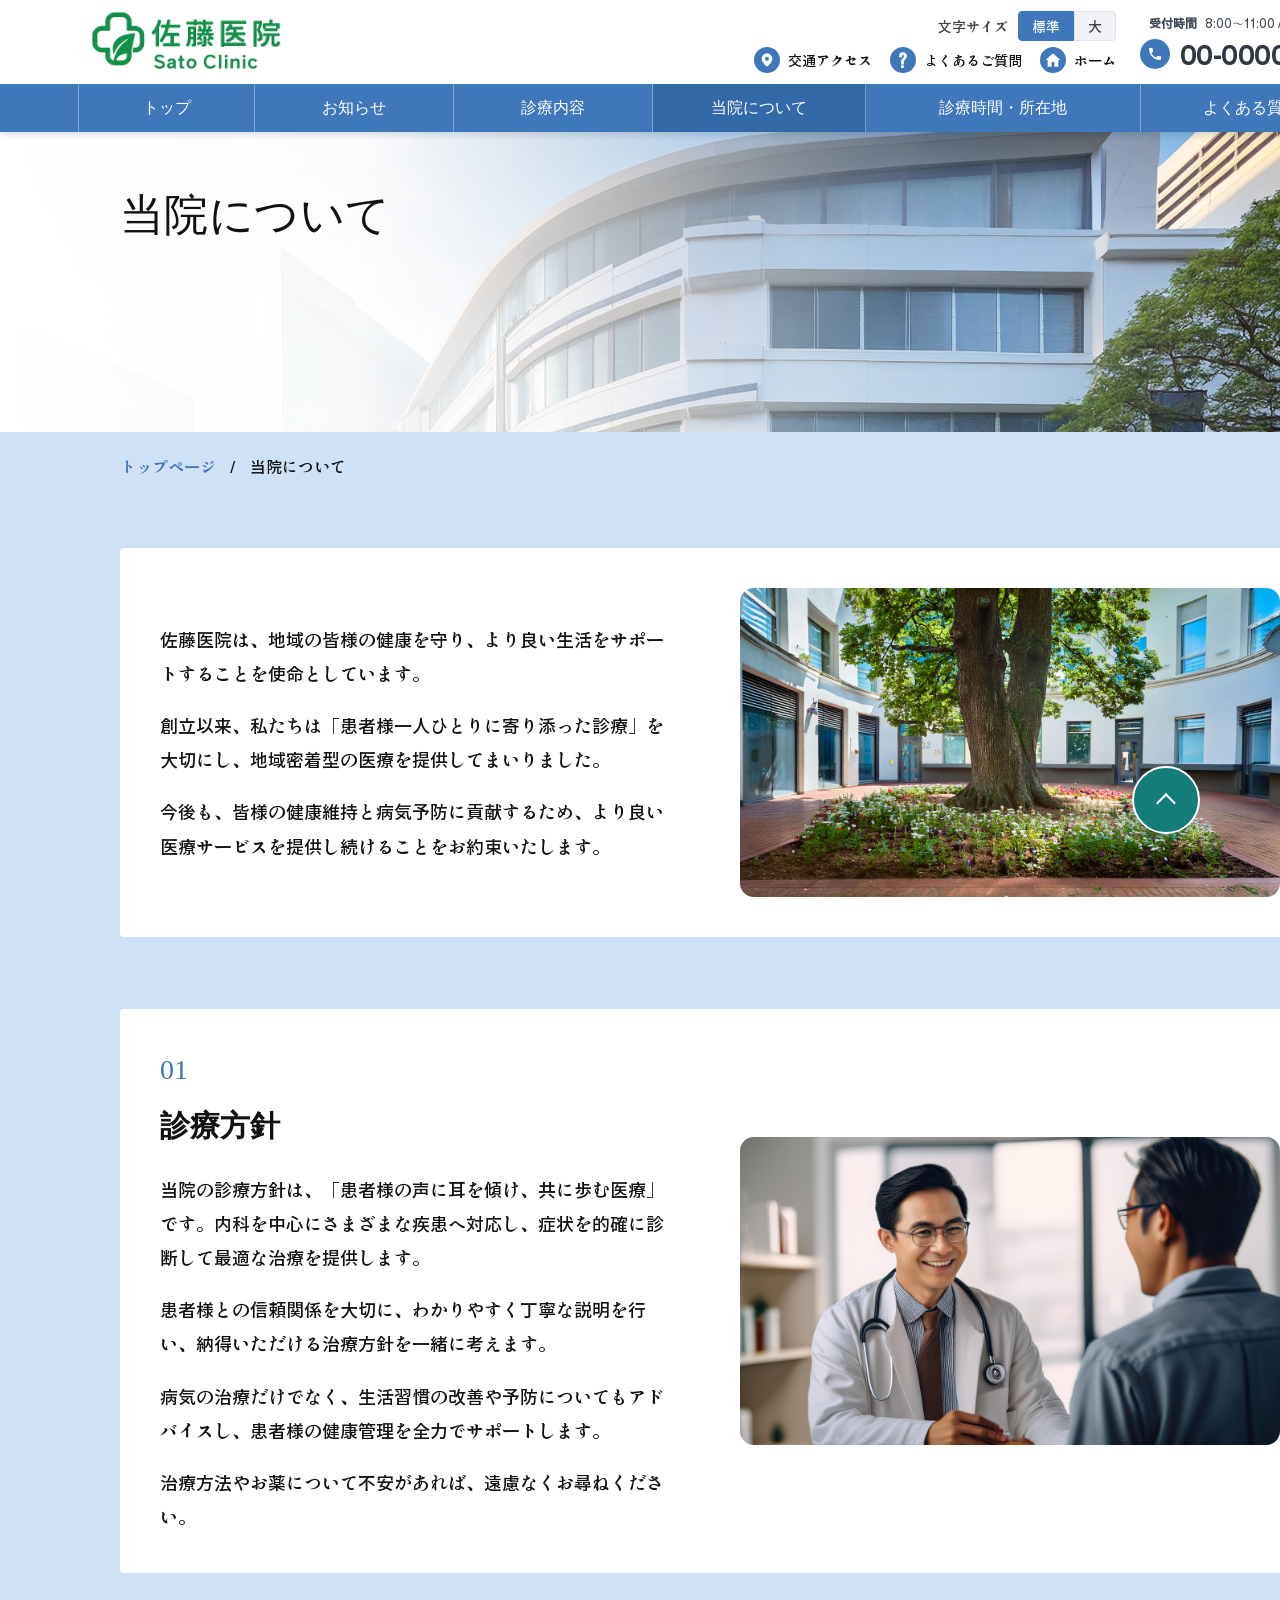
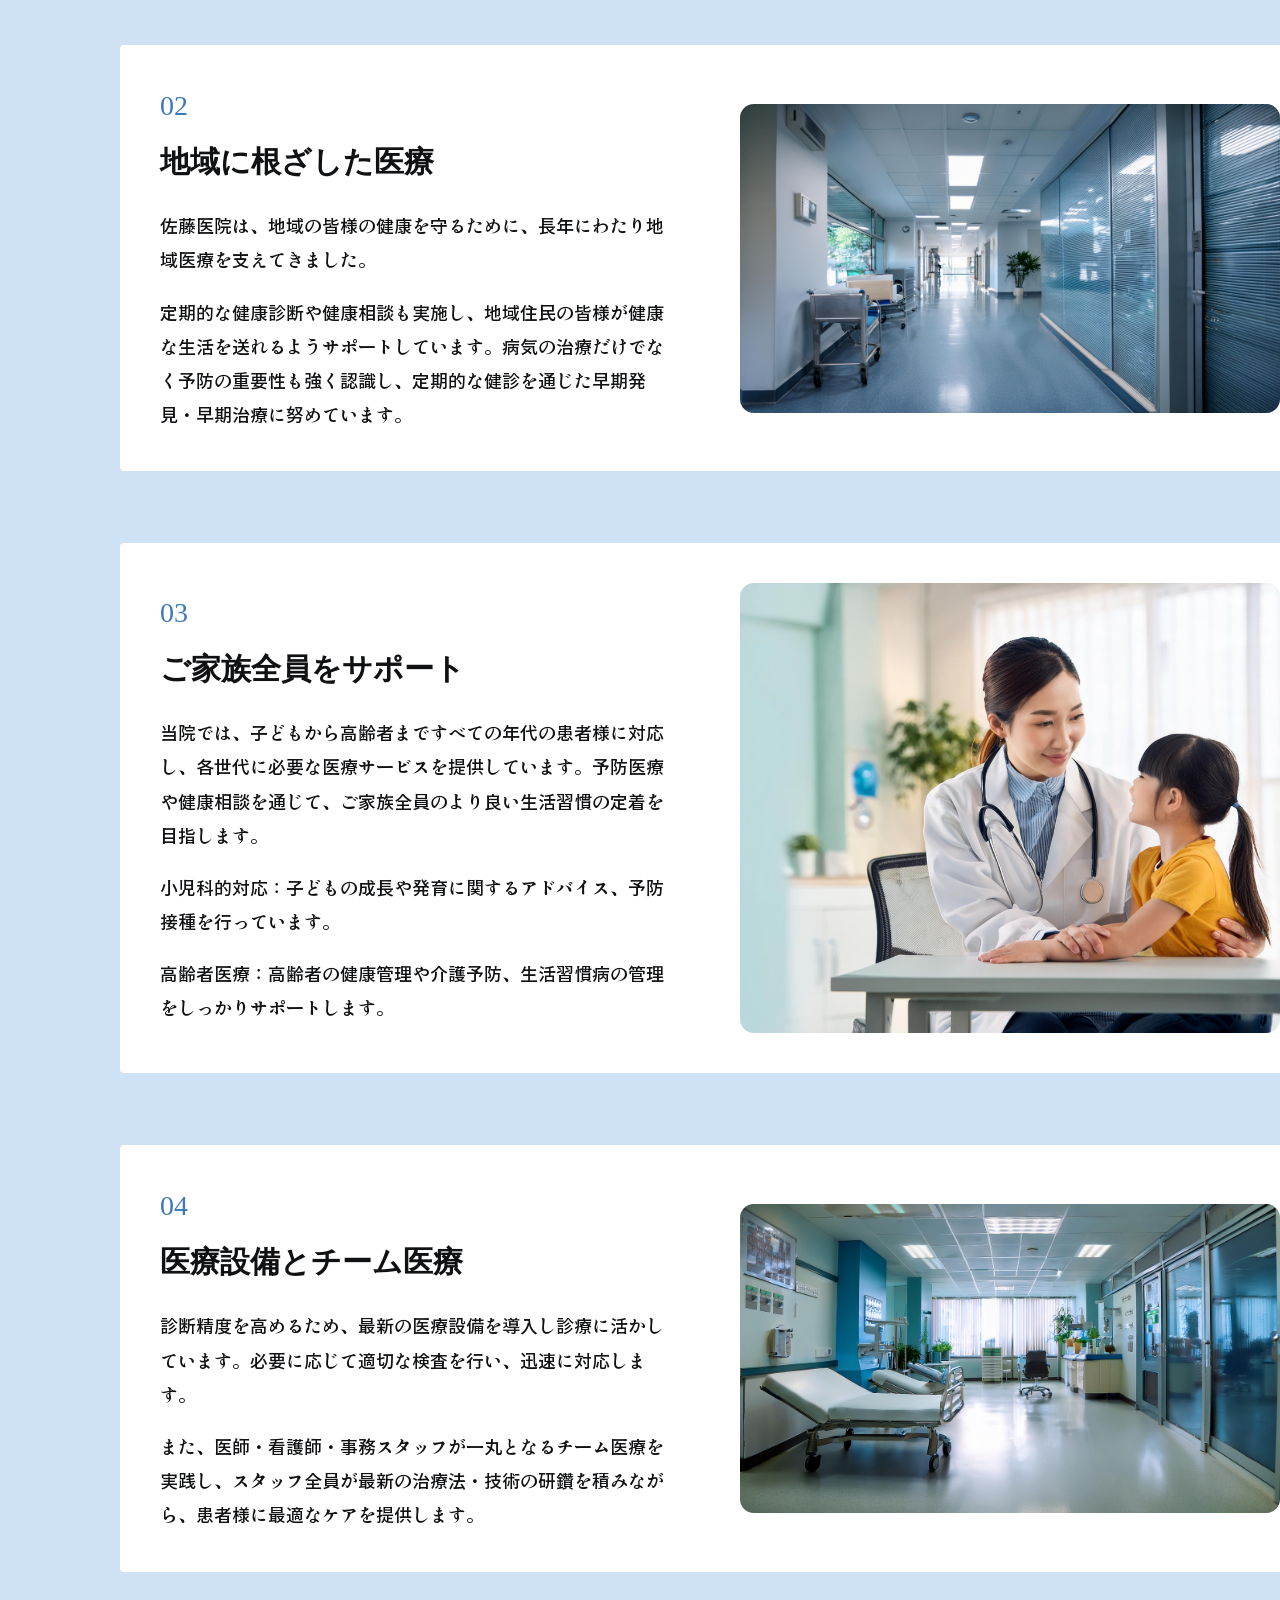
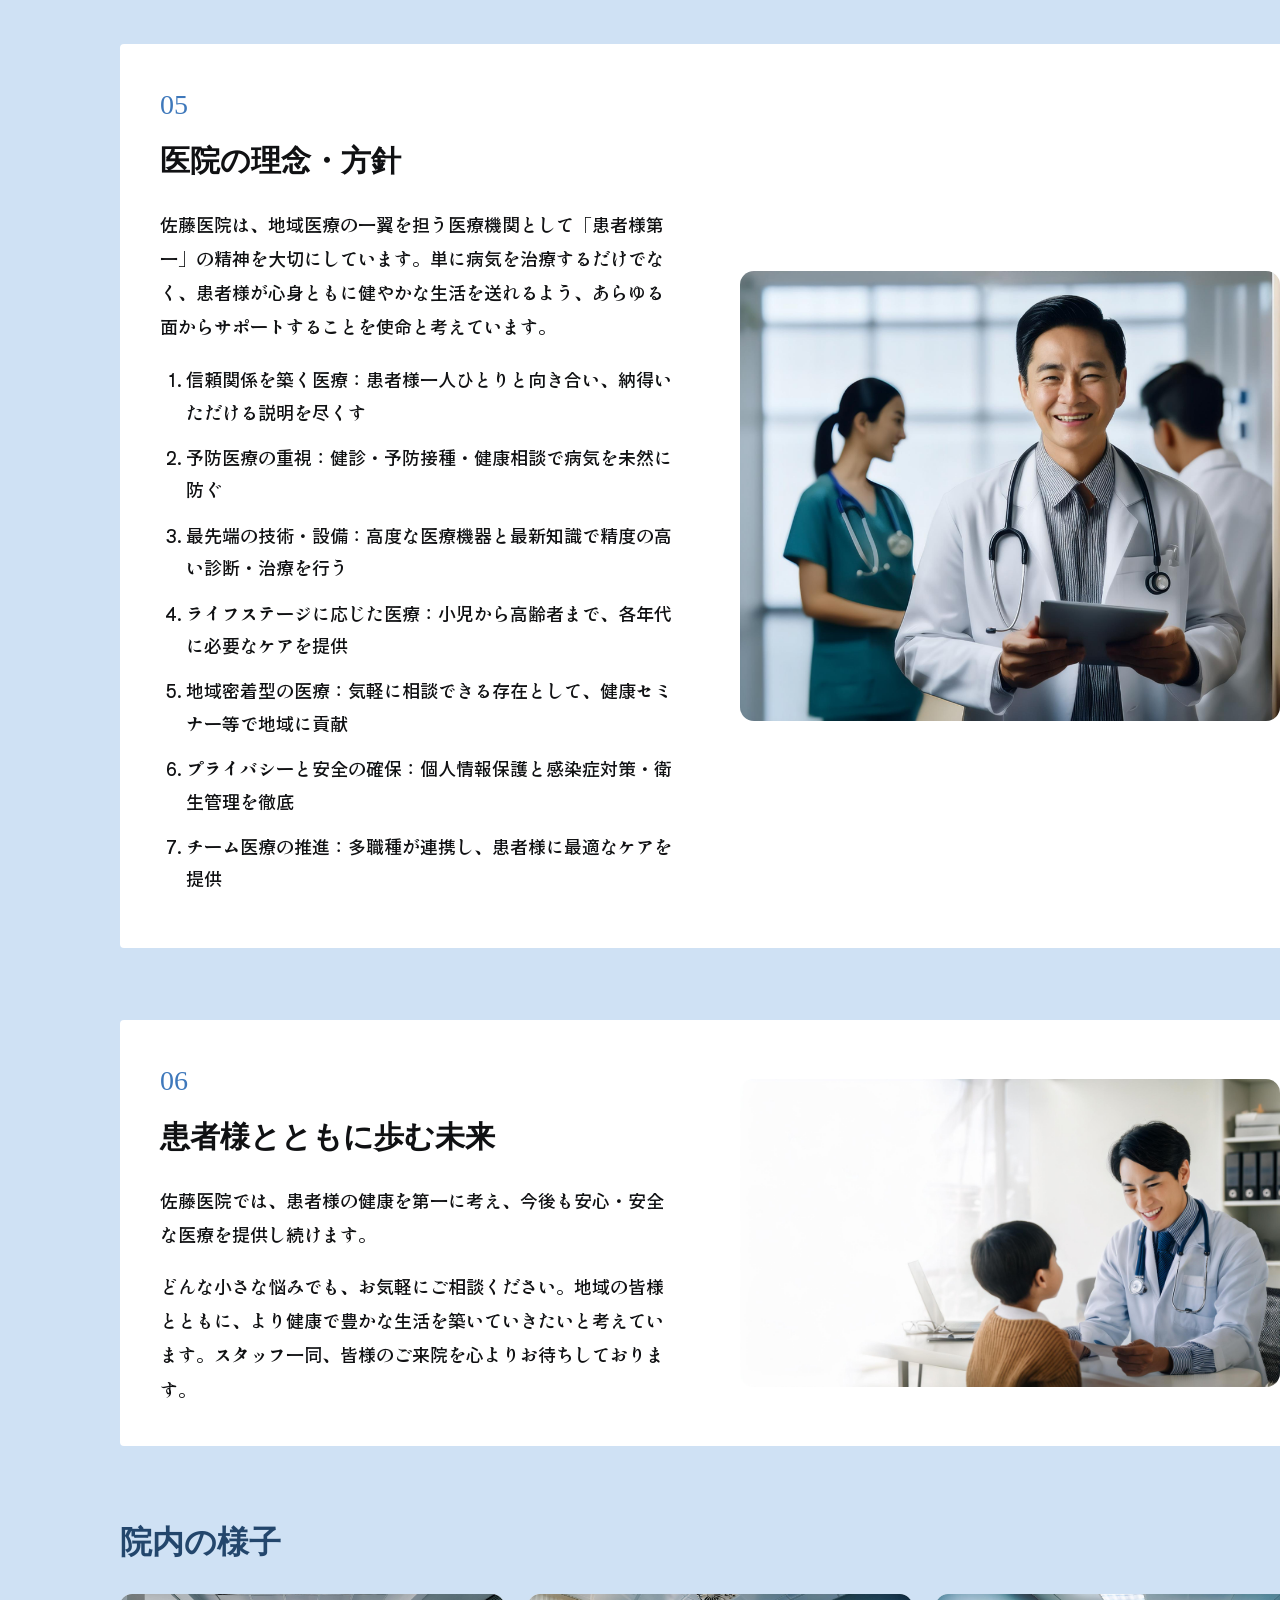
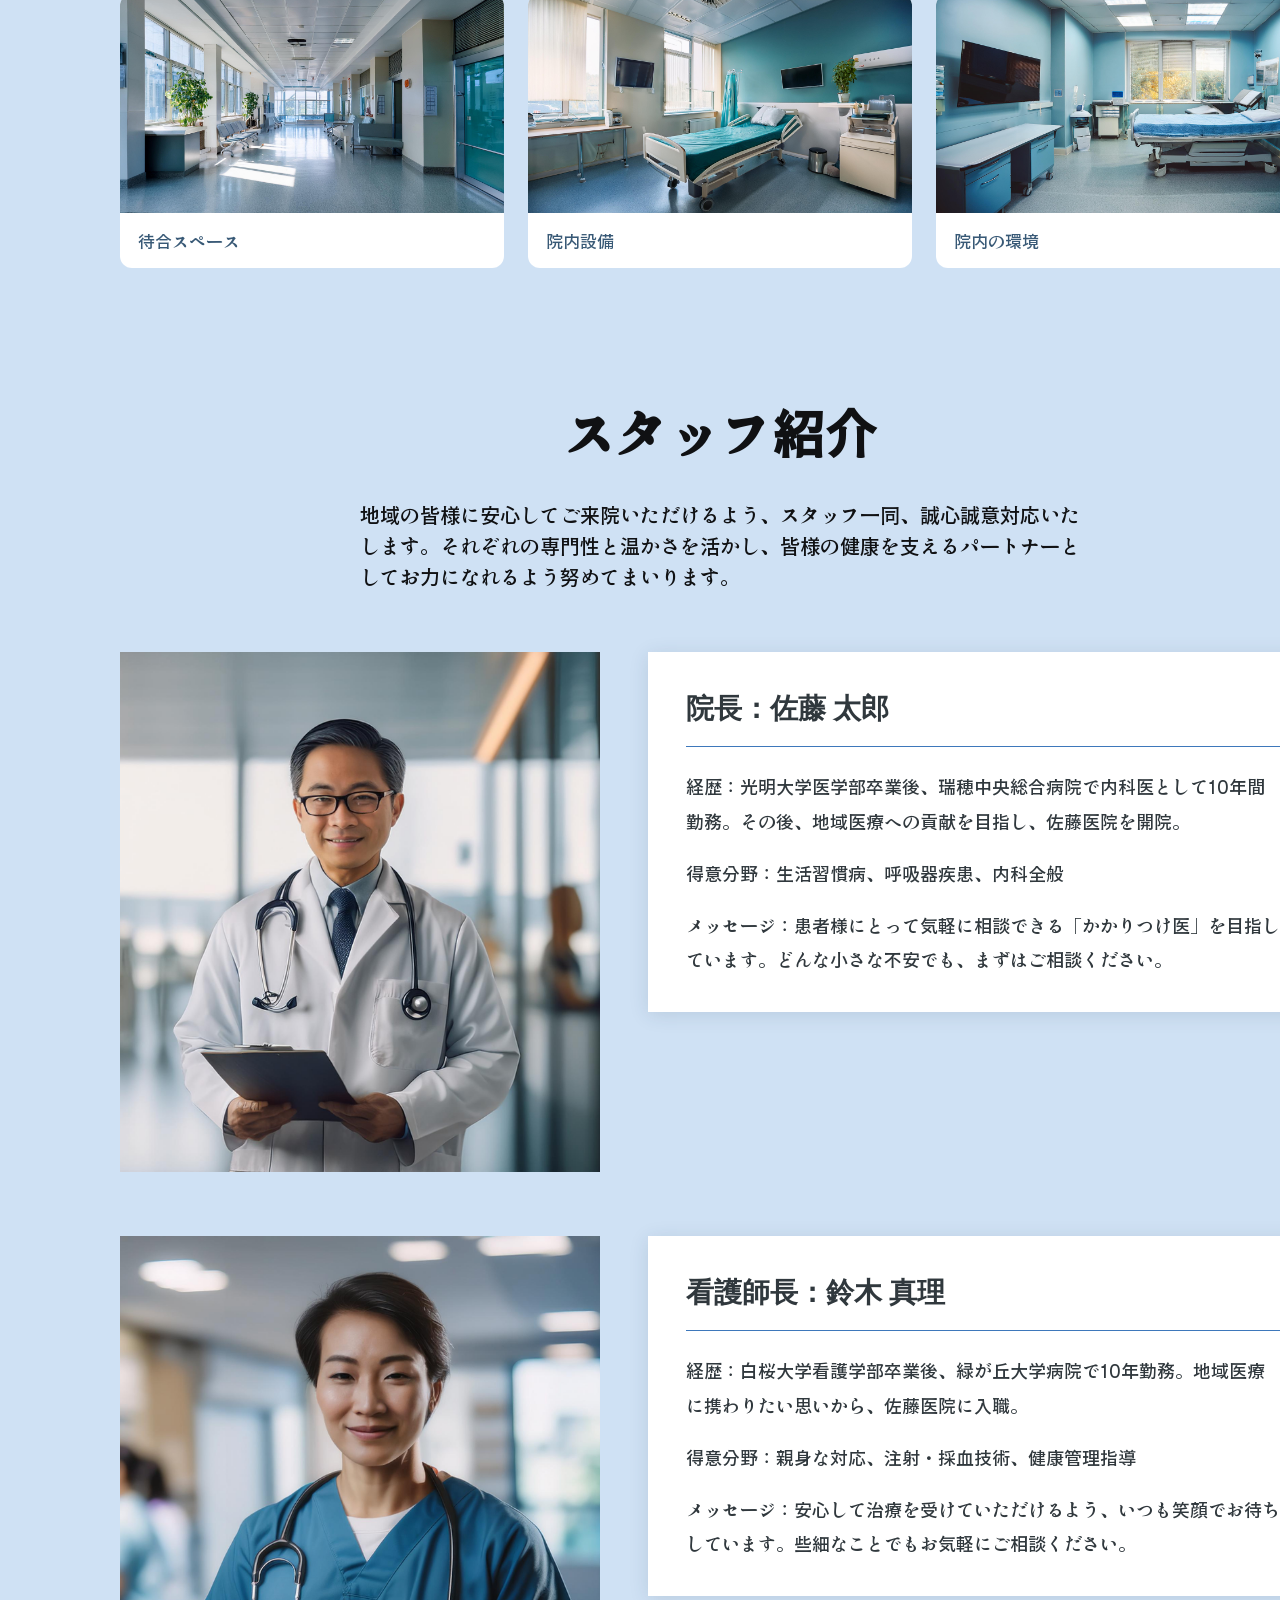
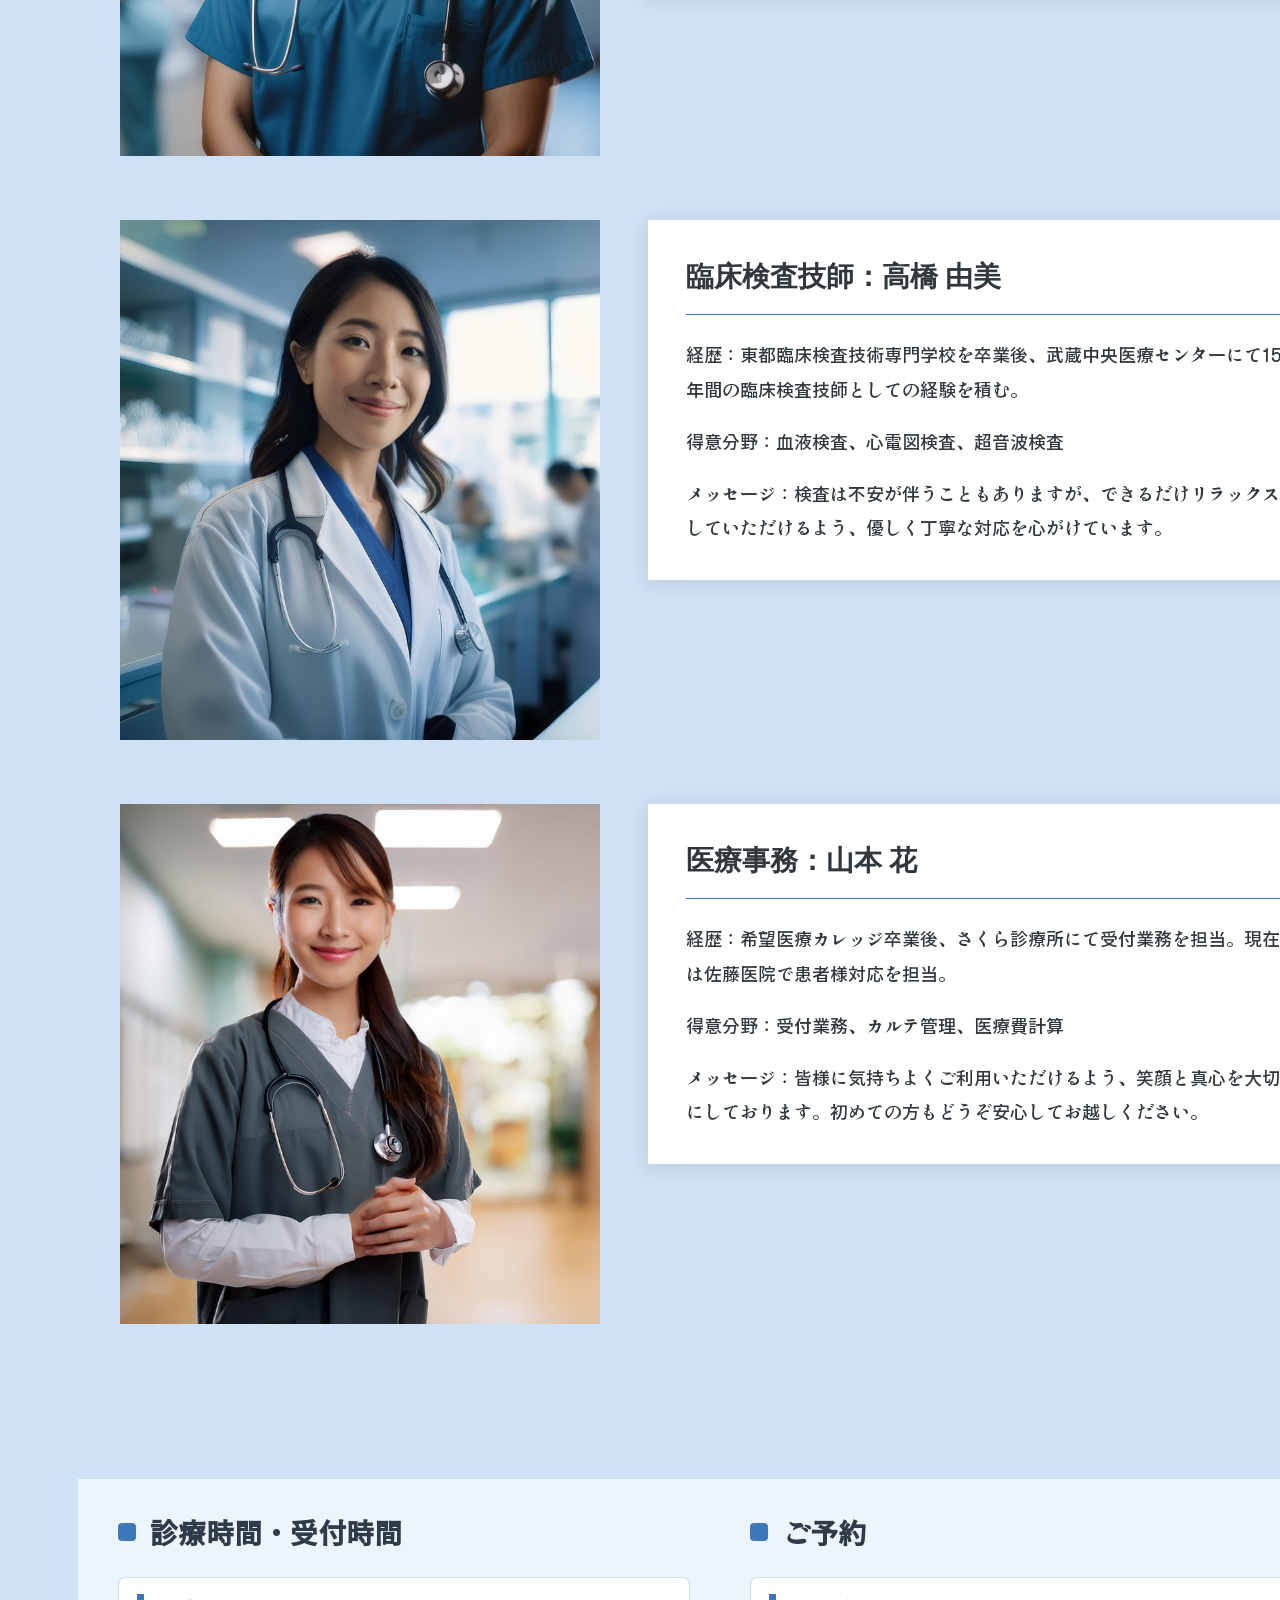
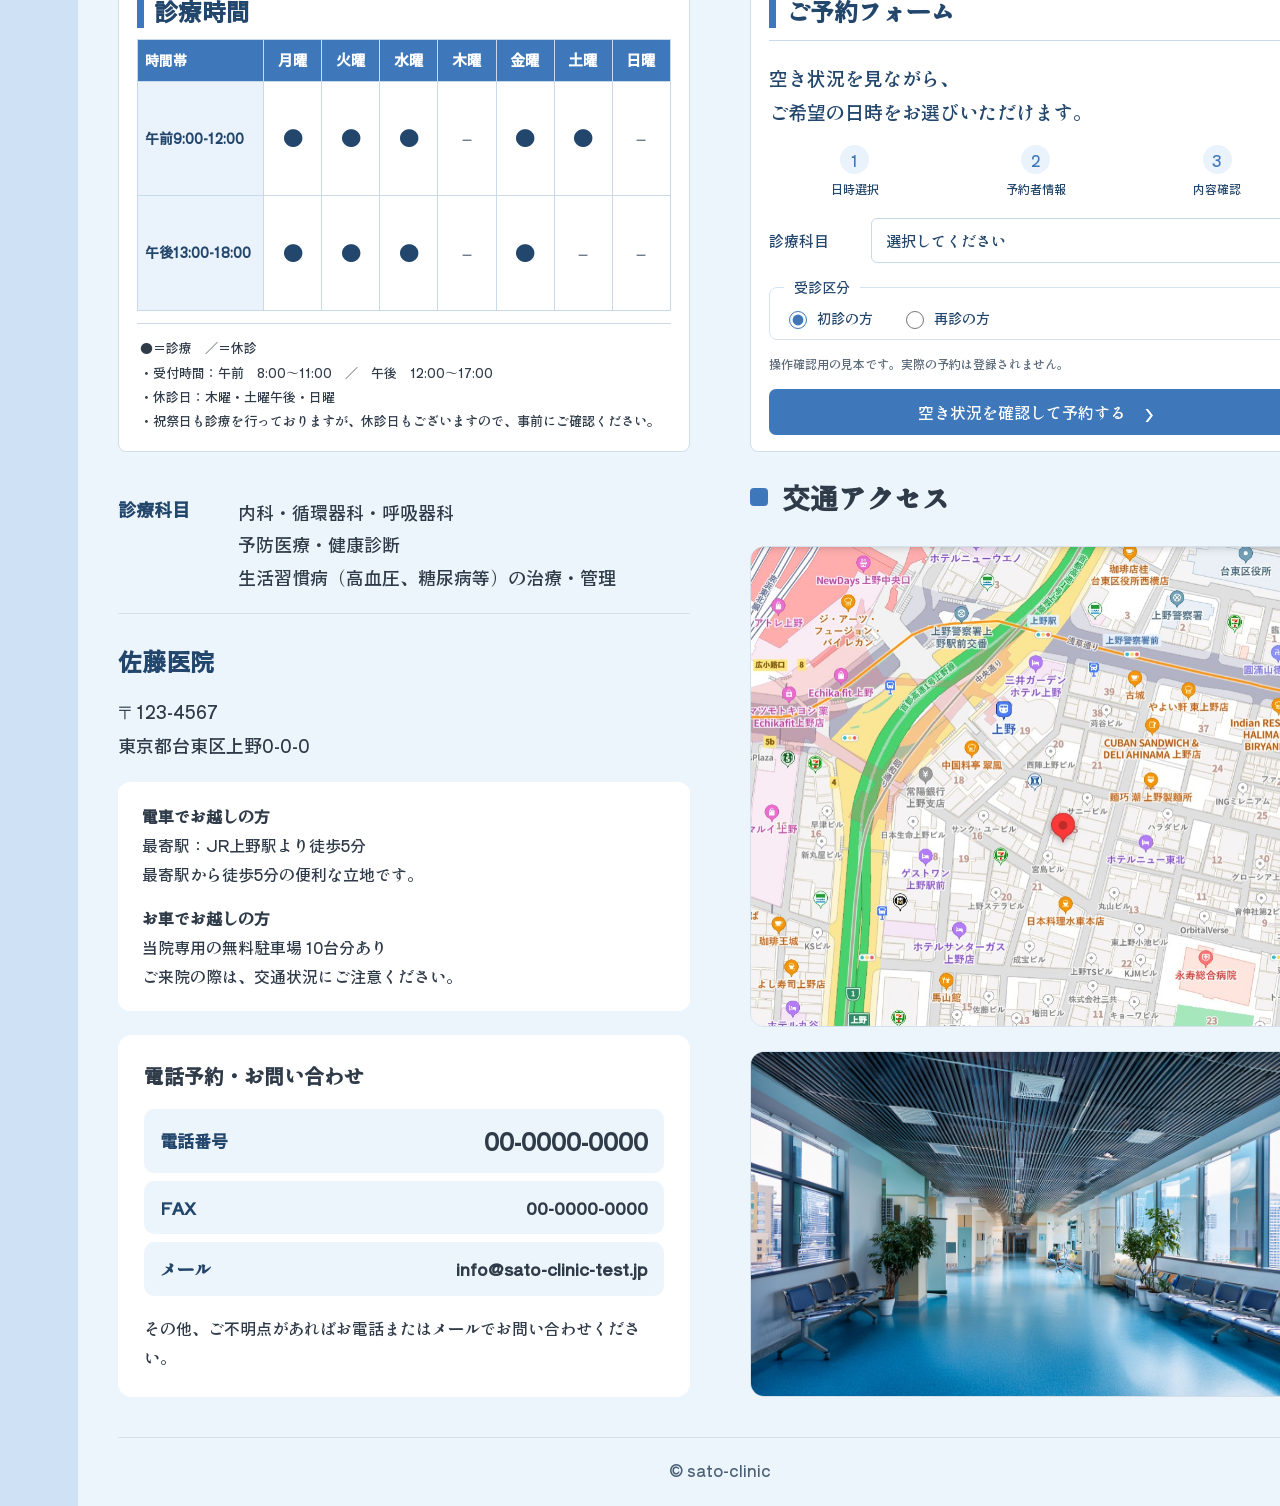
==== about.html @ 6dd0d492 "佐藤医院サイト 初回保存" ====
<!doctype html>
<html lang="ja"><head><meta charset="utf-8"><meta name="viewport" content="width=1440"><meta name="description" content="佐藤医院の当院について。地域に根ざした医療を目指します。"><title>当院について | 佐藤医院</title><link rel="stylesheet" href="./css/style.css"><link rel="stylesheet" href="./css/booking.css"><script src="./js/header.js" defer></script><script src="./js/reservation-booking.js" defer></script><script src="./js/news-reveal.js" defer></script></head>
<body class="page-about"><header class="site-header" id="top">
   <div class="site-top">
  <div class="site-brand">
    <a class="site-logo" href="index.html" aria-label="佐藤医院 トップページ"><img class="" src="./img/Logo/logo.png" alt="佐藤医院 Sato Clinic ロゴ" loading="eager"></a>
  </div>
  <div class="header-utilities">
    <div class="text-size-control" role="group" aria-label="文字サイズの変更">
      <span>文字サイズ</span>
      <div class="text-size-buttons"><button class="text-size-button" type="button" data-text-size="standard" aria-pressed="true">標準</button><button class="text-size-button" type="button" data-text-size="large" aria-pressed="false">大</button></div>
    </div>
    <nav class="utility-nav" aria-label="便利なリンク">
      <a href="hours.html"><span class="utility-icon"><svg viewBox="0 0 24 24" aria-hidden="true"><path d="M12 2a8 8 0 0 0-8 8c0 6 8 12 8 12s8-6 8-12a8 8 0 0 0-8-8zm0 11a3 3 0 1 1 0-6 3 3 0 0 1 0 6z"/></svg></span>交通アクセス</a>
      <a href="faq.html"><span class="utility-icon utility-icon-question" aria-hidden="true">?</span>よくあるご質問</a>
      <a href="index.html"><span class="utility-icon"><svg viewBox="0 0 24 24" aria-hidden="true"><path d="m12 2 11 10h-3v10h-6v-7h-4v7H4V12H1z"/></svg></span>ホーム</a>
    </nav>
  </div>
<div class="header-contact"><p class="header-reception"><span>受付時間</span><span>8:00〜11:00 / 12:00〜17:00</span></p><a class="site-phone" href="tel:0000000000" aria-label="電話番号 00-0000-0000"><svg viewBox="0 0 24 24" aria-hidden="true"><path d="M6.6 10.8a15.5 15.5 0 0 0 6.6 6.6l2.2-2.2a1 1 0 0 1 1-.24c1.1.37 2.3.56 3.6.56a1 1 0 0 1 1 1V20a1 1 0 0 1-1 1C10.6 21 3 13.4 3 4a1 1 0 0 1 1-1h3.5a1 1 0 0 1 1 1c0 1.3.2 2.5.56 3.6a1 1 0 0 1-.24 1z"/></svg><span>00-0000-0000</span></a></div>
</div>
<nav class="global-nav" aria-label="グローバルナビゲーション"><a href="index.html">トップ</a><a href="news.html">お知らせ</a><a href="medical.html">診療内容</a><a href="about.html" aria-current="page">当院について</a><a href="hours.html">診療時間・所在地</a><a href="faq.html">よくある質問</a></nav>
 </header><main class="page-main"><section class="page-banner" aria-labelledby="about-page-title"><img src="./img/Hospital_Exterior/hospital_1.jpg" alt="佐藤医院の外観" loading="eager"><h1 class="page-title" id="about-page-title">当院について</h1></section><nav class="page-breadcrumb" aria-label="パンくずリスト"><a href="index.html">トップページ</a><span aria-hidden="true">/</span><span aria-current="page">当院について</span></nav><div class="page-content about-content"><div class="about-intro"><div class="about-text"><p>佐藤医院は、地域の皆様の健康を守り、より良い生活をサポートすることを使命としています。</p><p>創立以来、私たちは「患者様一人ひとりに寄り添った診療」を大切にし、地域密着型の医療を提供してまいりました。</p><p>今後も、皆様の健康維持と病気予防に貢献するため、より良い医療サービスを提供し続けることをお約束いたします。</p></div><img class="about-feature-photo" src="./img/Hospital_Exterior/hospital_2.jpg" alt="緑に囲まれた医院の中庭" loading="lazy"></div><section class="about-block"><div class="about-text"><h2>診療方針</h2><p>当院の診療方針は、「患者様の声に耳を傾け、共に歩む医療」です。内科を中心にさまざまな疾患へ対応し、症状を的確に診断して最適な治療を提供します。</p><p>患者様との信頼関係を大切に、わかりやすく丁寧な説明を行い、納得いただける治療方針を一緒に考えます。</p><p>病気の治療だけでなく、生活習慣の改善や予防についてもアドバイスし、患者様の健康管理を全力でサポートします。</p><p>治療方法やお薬について不安があれば、遠慮なくお尋ねください。</p></div><img class="about-feature-photo" src="./img/Medical_Image/medical_8.jpg" alt="患者の相談を丁寧に聞く医師" loading="lazy"></section><section class="about-block"><div class="about-text"><h2>地域に根ざした医療</h2><p>佐藤医院は、地域の皆様の健康を守るために、長年にわたり地域医療を支えてきました。</p><p>定期的な健康診断や健康相談も実施し、地域住民の皆様が健康な生活を送れるようサポートしています。病気の治療だけでなく予防の重要性も強く認識し、定期的な健診を通じた早期発見・早期治療に努めています。</p></div><img class="about-feature-photo" src="./img/Hospital_Exterior/hospital_5.jpg" alt="自然光の入る医院の廊下" loading="lazy"></section><section class="about-block"><div class="about-text"><h2>ご家族全員をサポート</h2><p>当院では、子どもから高齢者まですべての年代の患者様に対応し、各世代に必要な医療サービスを提供しています。予防医療や健康相談を通じて、ご家族全員のより良い生活習慣の定着を目指します。</p><p>小児科的対応：子どもの成長や発育に関するアドバイス、予防接種を行っています。</p><p>高齢者医療：高齢者の健康管理や介護予防、生活習慣病の管理をしっかりサポートします。</p></div><img class="about-feature-photo about-feature-photo--people" src="./img/Patient_Image/patient_10.jpg" alt="子どもに優しく声をかける医師" loading="lazy"></section><section class="about-block"><div class="about-text"><h2>医療設備とチーム医療</h2><p>診断精度を高めるため、最新の医療設備を導入し診療に活かしています。必要に応じて適切な検査を行い、迅速に対応します。</p><p>また、医師・看護師・事務スタッフが一丸となるチーム医療を実践し、スタッフ全員が最新の治療法・技術の研鑽を積みながら、患者様に最適なケアを提供します。</p></div><img class="about-feature-photo" src="./img/Hospital_Exterior/hospital_3.jpg" alt="診察ベッドや医療設備のある診察室" loading="lazy"></section><section class="about-block"><div class="about-text"><h2>医院の理念・方針</h2><p>佐藤医院は、地域医療の一翼を担う医療機関として「患者様第一」の精神を大切にしています。単に病気を治療するだけでなく、患者様が心身ともに健やかな生活を送れるよう、あらゆる面からサポートすることを使命と考えています。</p><ol class="about-policy-list"><li>信頼関係を築く医療：患者様一人ひとりと向き合い、納得いただける説明を尽くす</li><li>予防医療の重視：健診・予防接種・健康相談で病気を未然に防ぐ</li><li>最先端の技術・設備：高度な医療機器と最新知識で精度の高い診断・治療を行う</li><li>ライフステージに応じた医療：小児から高齢者まで、各年代に必要なケアを提供</li><li>地域密着型の医療：気軽に相談できる存在として、健康セミナー等で地域に貢献</li><li>プライバシーと安全の確保：個人情報保護と感染症対策・衛生管理を徹底</li><li>チーム医療の推進：多職種が連携し、患者様に最適なケアを提供</li></ol></div><img class="about-feature-photo about-feature-photo--people" src="./img/Medical_Image/medical_2.jpg" alt="医師と医療スタッフが連携して働く様子" loading="lazy"></section><section class="about-block"><div class="about-text"><h2>患者様とともに歩む未来</h2><p>佐藤医院では、患者様の健康を第一に考え、今後も安心・安全な医療を提供し続けます。</p><p>どんな小さな悩みでも、お気軽にご相談ください。地域の皆様とともに、より健康で豊かな生活を築いていきたいと考えています。スタッフ一同、皆様のご来院を心よりお待ちしております。</p></div><img class="about-feature-photo" src="./img/Patient_Image/patient_9.jpg" alt="子どもと向き合い診察を行う医師" loading="lazy"></section></div><section class="photo-gallery" aria-label="院内の様子"><h2>院内の様子</h2><div class="photo-gallery-grid"><figure><img class="gallery-photo" src="./img/Hospital_Exterior/hospital_6.jpg" alt="明るい院内の待合スペース" loading="lazy"><figcaption>待合スペース</figcaption></figure><figure><img class="gallery-photo" src="./img/Hospital_Exterior/hospital_7.jpg" alt="ベッドやモニターを備えた院内の部屋" loading="lazy"><figcaption>院内設備</figcaption></figure><figure><img class="gallery-photo" src="./img/Hospital_Exterior/hospital_8.jpg" alt="自然光の入る院内のベッド周辺" loading="lazy"><figcaption>院内の環境</figcaption></figure></div></section><section class="staff-section"><h2>スタッフ紹介</h2><p class="staff-lead">地域の皆様に安心してご来院いただけるよう、スタッフ一同、誠心誠意対応いたします。それぞれの専門性と温かさを活かし、皆様の健康を支えるパートナーとしてお力になれるよう努めてまいります。</p><article class="staff-card"><img class="" src="./img/Doctor_Image/sato_taro.jpg" alt="院長：佐藤 太郎の写真" loading="lazy"><div class="staff-details">
  <h3>院長：佐藤 太郎</h3><p>経歴：光明大学医学部卒業後、瑞穂中央総合病院で内科医として10年間勤務。その後、地域医療への貢献を目指し、佐藤医院を開院。</p><p>得意分野：生活習慣病、呼吸器疾患、内科全般</p><p>メッセージ：患者様にとって気軽に相談できる「かかりつけ医」を目指しています。どんな小さな不安でも、まずはご相談ください。</p></div></article><article class="staff-card"><img class="" src="./img/Doctor_Image/suzuki_mari.jpg" alt="看護師長：鈴木 真理の写真" loading="lazy"><div class="staff-details">
  <h3>看護師長：鈴木 真理</h3><p>経歴：白桜大学看護学部卒業後、緑が丘大学病院で10年勤務。地域医療に携わりたい思いから、佐藤医院に入職。</p><p>得意分野：親身な対応、注射・採血技術、健康管理指導</p><p>メッセージ：安心して治療を受けていただけるよう、いつも笑顔でお待ちしています。些細なことでもお気軽にご相談ください。</p></div></article><article class="staff-card"><img class="" src="./img/Doctor_Image/takahashi_yumi.jpg" alt="臨床検査技師：高橋 由美の写真" loading="lazy"><div class="staff-details">
  <h3>臨床検査技師：高橋 由美</h3><p>経歴：東都臨床検査技術専門学校を卒業後、武蔵中央医療センターにて15年間の臨床検査技師としての経験を積む。</p><p>得意分野：血液検査、心電図検査、超音波検査</p><p>メッセージ：検査は不安が伴うこともありますが、できるだけリラックスしていただけるよう、優しく丁寧な対応を心がけています。</p></div></article><article class="staff-card"><img class="" src="./img/Doctor_Image/yamamoto_hana.jpg" alt="医療事務：山本 花の写真" loading="lazy"><div class="staff-details">
  <h3>医療事務：山本 花</h3><p>経歴：希望医療カレッジ卒業後、さくら診療所にて受付業務を担当。現在は佐藤医院で患者様対応を担当。</p><p>得意分野：受付業務、カルテ管理、医療費計算</p><p>メッセージ：皆様に気持ちよくご利用いただけるよう、笑顔と真心を大切にしております。初めての方もどうぞ安心してお越しください。</p></div></article></section><footer class="clinic-footer" aria-label="佐藤医院の所在地、診療時間、診療科目">
<div class="clinic-columns">
 <section class="clinic-hours" aria-label="診療時間と連絡先">
  <h3 class="clinic-section-title">診療時間・受付時間</h3>
  <div class="schedule-panel" aria-label="診療時間表"><div class="schedule-inner"><h3>診療時間</h3>
<table class="hours-table"><thead><tr><th scope="col">時間帯</th><th scope="col">月曜</th><th scope="col">火曜</th><th scope="col">水曜</th><th scope="col">木曜</th><th scope="col">金曜</th><th scope="col">土曜</th><th scope="col">日曜</th></tr></thead>
<tbody><tr><td>午前9:00-12:00</td><td>●</td><td>●</td><td>●</td><td class="dash">－</td><td>●</td><td>●</td><td class="dash">－</td></tr><tr><td>午後13:00-18:00</td><td>●</td><td>●</td><td>●</td><td class="dash">－</td><td>●</td><td class="dash">－</td><td class="dash">－</td></tr></tbody></table>
<div class="schedule-note"><p>●＝診療　／＝休診</p><p>・受付時間：午前　8:00〜11:00　／　午後　12:00〜17:00</p><p>・休診日：木曜・土曜午後・日曜</p><p>・祝祭日も診療を行っておりますが、休診日もございますので、事前にご確認ください。</p></div></div></div>
  <dl class="clinic-info-list">
   <div class="clinic-info-row"><dt>診療科目</dt><dd>内科・循環器科・呼吸器科<br>予防医療・健康診断<br>生活習慣病（高血圧、糖尿病等）の治療・管理</dd></div>
  </dl>

 </section>
 <div class="clinic-right"><section class="clinic-reservation" aria-label="ご予約フォーム"><h3 class="clinic-section-title">ご予約</h3><form class="reservation-preview" aria-label="ご予約フォーム"><div class="reservation-head"><strong>ご予約フォーム</strong></div><p class="booking-launch-lead">空き状況を見ながら、<br>ご希望の日時をお選びいただけます。</p><ol class="booking-launch-steps" aria-label="ご予約の流れ"><li><b>1</b>日時選択</li><li><b>2</b>予約者情報</li><li><b>3</b>内容確認</li></ol><label class="booking-launch-field"><span>診療科目</span><select name="department" aria-label="診療科目" required><option value="">選択してください</option><option>内科</option><option>循環器科</option><option>呼吸器科</option><option>予防医療・健康診断</option><option>生活習慣病</option></select></label><fieldset class="booking-visit booking-launch-visit"><legend>受診区分</legend><label><input type="radio" name="visit" value="初診" checked> 初診の方</label><label><input type="radio" name="visit" value="再診"> 再診の方</label></fieldset><p class="booking-launch-note">操作確認用の見本です。実際の予約は登録されません。</p><button class="reservation-preview-button" type="submit">空き状況を確認して予約する <span aria-hidden="true">›</span></button></form></section></div>
 <section class="clinic-access-details" aria-label="医院情報とお問い合わせ">
  <p class="clinic-access-name">佐藤医院</p>
  <p>〒123-4567<br>東京都台東区上野0-0-0</p>
  <div class="clinic-access-note">
   <p><strong>電車でお越しの方</strong><br>最寄駅：JR上野駅より徒歩5分<br>最寄駅から徒歩5分の便利な立地です。</p>
   <p><strong>お車でお越しの方</strong><br>当院専用の無料駐車場 10台分あり<br>ご来院の際は、交通状況にご注意ください。</p>
  </div>
  <div class="clinic-contact-box">
   <h4>電話予約・お問い合わせ</h4>
   <div class="clinic-contact-line"><span>電話番号</span><a href="tel:0000000000">00-0000-0000</a></div>
   <div class="clinic-contact-line"><span>FAX</span><strong>00-0000-0000</strong></div>
   <div class="clinic-contact-line"><span>メール</span><a class="clinic-email" href="mailto:info@sato-clinic-test.jp">info@sato-clinic-test.jp</a></div>
   <p>その他、ご不明点があればお電話またはメールでお問い合わせください。</p>
  </div>
 </section>
 <section class="clinic-access" aria-label="所在地と交通アクセス">
  <h3 class="clinic-section-title">交通アクセス</h3>
  <img class="footer-map" src="./img/map.jpg" alt="佐藤医院周辺の案内地図" loading="lazy">
  <img class="clinic-access-photo" src="./img/Hospital_Exterior/hospital_4.jpg" alt="明るい医院の待合スペース" loading="lazy">

 </section>
</div>
<small class="footer-copyright">© sato-clinic</small>
</footer></main><a class="back-to-top" href="#top" aria-label="最上部に戻る" title="最上部に戻る"></a>
</body></html>
---- css/style.css ----
@charset "UTF-8";
@import url('https://fonts.googleapis.com/css2?family=Shippori+Antique&display=swap');
:root {
  --background:#cfe1f4;
  --ink:#101113;
  --teal:#137d78;
  --teal-deep:#086a68;
  --mint:#b8d8cc;
}
* {box-sizing:border-box}
html {scroll-behavior:smooth;scroll-padding-top:calc(var(--site-header-height, 132px) + 14px);}
body {margin:0;min-width:1440px;background:var(--background);color:var(--ink);font-family:'Shippori Antique','Hiragino Kaku Gothic ProN','Yu Gothic',Meiryo,sans-serif;font-size:calc(20px * var(--text-scale, 1));font-weight:400;line-height:1.5;}
a {color:inherit;text-decoration:none}
a:hover,a:focus-visible {opacity:.7}
img {display:block;max-width:100%}
h1,h2,h3,h4,p,ul {margin-top:0}
h1,h2,h3 {font-weight:800}
:root {--header-blue:#3e78bb;--text-scale:1;}
.site-header {position:sticky;top:0;z-index:200;width:100%;margin:0 auto;background:#fff;}
.site-top {max-width:1440px;min-height:84px;margin:0 auto;display:grid;grid-template-columns:220px minmax(0,1fr) max-content;align-items:center;gap:24px;padding:8px 78px;}
.site-brand {display:flex;flex-direction:column;align-items:center;gap:8px;width:220px;flex-shrink:0;}
.site-logo {width:220px;display:block;}
.site-logo img {width:220px;height:66px;object-fit:contain;object-position:left center;}
.site-phone {display:inline-flex;align-items:center;justify-content:flex-end;gap:10px;font-family:inherit;font-size:calc(26px * var(--text-scale, 1));font-weight:700;line-height:1.3;letter-spacing:.02em;color:#303943;white-space:nowrap;}
.site-phone svg {width:30px;height:30px;padding:7px;border-radius:50%;background:var(--header-blue);color:#fff;flex-shrink:0;fill:currentColor;}
.header-contact {display:flex;flex-direction:column;align-items:flex-end;gap:5px;}
.header-reception {display:flex;align-items:center;justify-content:flex-end;flex-wrap:wrap;column-gap:8px;row-gap:2px;margin:0;font-size:calc(12px * var(--text-scale, 1));line-height:1.6;color:#414b57;}
.header-reception span {white-space:nowrap;}
.header-reception span:first-child {font-weight:700;}
.header-utilities {display:flex;flex-direction:column;align-items:flex-end;gap:6px;}
.text-size-control {display:flex;align-items:center;gap:10px;font-size:calc(14px * var(--text-scale, 1));color:#414141;}
.text-size-buttons {display:flex;}
.text-size-button {border:1px solid #dce2e9;background:#f0f2f5;color:#414141;padding:5px 13px;font:inherit;line-height:1.3;cursor:pointer;}
.text-size-button:first-child {border-radius:4px 0 0 4px;}
.text-size-button:last-child {border-radius:0 4px 4px 0;}
.text-size-button[aria-pressed="true"] {background:var(--header-blue);border-color:var(--header-blue);color:#fff;}
.utility-nav {display:flex;align-items:center;justify-content:center;gap:18px;font-size:calc(14px * var(--text-scale, 1));font-weight:500;}
.utility-nav a {display:inline-flex;align-items:center;gap:8px;white-space:nowrap;}
.utility-icon {display:flex;align-items:center;justify-content:center;width:26px;height:26px;border-radius:50%;background:var(--header-blue);color:#fff;}
.utility-icon svg {width:16px;height:16px;fill:currentColor;}
.utility-icon-question {font-family:inherit;font-size:calc(20px * var(--text-scale, 1));font-weight:700;}
.site-header a:focus-visible,.text-size-button:focus-visible {outline:3px solid var(--header-blue);outline-offset:4px;}
.global-nav {min-height:48px;display:flex;align-items:stretch;width:100%;padding:0 max(30px,calc((100% - 1284px) / 2));background:var(--header-blue);color:#fff;box-shadow:0 3px 6px rgba(30,65,105,.15);}
.global-nav a {display:flex;align-items:center;justify-content:center;white-space:nowrap;font-family:'Yu Mincho','Hiragino Mincho ProN','Hiragino Mincho Pro','Noto Serif JP',serif;font-size:calc(16px * var(--text-scale, 1));font-weight:400;line-height:1.5;padding:12px;flex:1;border-right:1px solid rgba(255,255,255,.35);}
.global-nav a:first-child {border-left:1px solid rgba(255,255,255,.35);}
.global-nav a:hover,.global-nav a:focus-visible {background:#2f649f;opacity:1;}
.global-nav a:nth-child(2){flex:1.15}
.global-nav a:nth-child(3){flex:1.15}
.global-nav a:nth-child(4){flex:1.25}
.global-nav a:nth-child(5){flex:1.65}
.global-nav a:nth-child(6){flex:1.3}
.global-nav a[aria-current="page"] {background:#3269a8;text-decoration:none;}
.page-main {width:1440px;margin:0 auto;}
.page-title {text-align:center;font-size:calc(59px * var(--text-scale, 1));line-height:1.25;letter-spacing:.01em;margin:126px 0 86px;}
.page-content {width:1000px;margin:0 auto;font-size:calc(20px * var(--text-scale, 1));}
.page-content p {line-height:1.5}
/* お知らせ */
.news-content {width:1200px;}
.news-article {display:grid;grid-template-columns:minmax(0,1fr) 400px;gap:40px;align-items:center;margin-bottom:36px;padding:32px;background:#fff;}
.news-article h2 {font-size:calc(26px * var(--text-scale, 1));line-height:1.5;margin:0 0 24px;}
.news-article-photo {width:400px;height:auto;border-radius:12px;}
.news-article-photo--people {height:333px;object-fit:cover;object-position:right center;}
.news-article-photo--left {object-position:left center;}
.news-article p {font-size:calc(19px * var(--text-scale, 1));line-height:1.4;margin:0 0 18px}
.news-article p+p {margin-top:13px}
.section-photo {width:760px;height:430px;object-fit:cover;margin-left:auto;margin-right:auto;}
.news-photo {margin-top:132px;}
/* 診療内容 */
.medical-content {width:1200px;}
.medical-intro {margin-bottom:56px;}
.medical-intro p {margin-bottom:21px}
.medical-entry {display:grid;grid-template-columns:minmax(0,1fr) 540px;gap:60px;align-items:center;padding:40px;margin-bottom:48px;background:#fff;}
.medical-entry h2 {font-family:'Yu Mincho','Hiragino Mincho ProN',serif;font-size:calc(28px * var(--text-scale, 1));line-height:1.5;margin-bottom:24px;color:#23466c;}
.medical-entry p {font-size:calc(18px * var(--text-scale, 1));margin-bottom:18px;line-height:1.9;}
.medical-entry-text p:last-child {margin-bottom:0;}
.medical-entry-photo {width:540px;height:auto;border-radius:14px;}
.home-medical-photo-frame {width:540px;aspect-ratio:7 / 4;overflow:hidden;border-radius:14px;}
.home-medical .medical-entry-photo--people {height:100%;object-fit:cover;object-position:right top;transform:scale(1.45);transform-origin:right top;}
.medical-photo-frame {width:540px;height:450px;overflow:hidden;border-radius:14px;}
.medical-photo-frame .medical-entry-photo {width:100%;height:100%;object-fit:cover;object-position:left center;border-radius:0;}
.medical-photo-frame--3 .medical-entry-photo {object-position:left bottom;transform:scale(1.3);transform-origin:left bottom;}
.medical-photo-frame--6 .medical-entry-photo {object-position:right center;}
/* 当院について */
.about-content {width:1200px;counter-reset:about-feature;}
.about-intro,.about-block {display:grid;grid-template-columns:minmax(0,1fr) 540px;gap:60px;align-items:center;margin:0 0 72px;padding:40px;background:#fff;border-radius:4px;}
.about-intro p {margin-bottom:18px;}
.about-block {counter-increment:about-feature;}
.about-block .about-text::before {content:counter(about-feature,decimal-leading-zero);display:block;margin-bottom:12px;color:var(--header-blue);font-family:Georgia,serif;font-size:calc(28px * var(--text-scale, 1));}
.about-block h2 {font-family:'Yu Mincho','Hiragino Mincho ProN',serif;font-size:calc(30px * var(--text-scale, 1));line-height:1.5;margin-bottom:24px;}
.about-block p,.about-intro p {font-size:calc(18px * var(--text-scale, 1));line-height:1.9;margin-bottom:18px;}
.about-text > :last-child {margin-bottom:0;}
.about-feature-photo {width:540px;height:auto;border-radius:14px;}
.about-feature-photo--people {height:450px;object-fit:cover;object-position:right center;}
.page-about :is(.about-intro,.about-block,.photo-gallery).is-revealed {animation:about-float-in 1.8s ease-out both;}
@keyframes about-float-in {from {opacity:0;transform:translateY(36px);} to {opacity:1;transform:translateY(0);}}
.page-medical :is(.medical-entry,.clinical-gallery figure).is-revealed {animation:about-float-in 1.5s ease-out both;}
@media (prefers-reduced-motion:reduce) {.page-medical :is(.medical-entry,.clinical-gallery figure).is-revealed {animation:none;}}
.page-about .staff-card.is-revealed {animation:staff-slide-in 3s ease-in-out both;}
.home-staff .staff-card.is-revealed {animation:staff-slide-in 3s ease-in-out both;}
@keyframes staff-slide-in {from {opacity:.45;transform:translateX(100px);} to {opacity:1;transform:translateX(0);}}
@media (prefers-reduced-motion:reduce) {.page-about :is(.about-intro,.about-block,.staff-card,.photo-gallery).is-revealed,.home-staff .staff-card.is-revealed {animation:none;}}
.about-block ul {padding-left:26px;margin:8px 0 20px}
.about-policy-list {padding-left:26px}
.about-policy-list li {font-size:calc(18px * var(--text-scale, 1));line-height:1.8;margin:0 0 13px;}
.about-exterior {margin-top:74px}
.staff-section {width:1200px;margin:125px auto 0;text-align:left}
.staff-section h2 {font-size:calc(52px * var(--text-scale, 1));text-align:center;margin-bottom:28px}
.staff-lead {font-size:calc(20px * var(--text-scale, 1));max-width:720px;margin:0 auto 60px;line-height:1.55}
.staff-card {display:grid;grid-template-columns:480px minmax(0,1fr);gap:48px;align-items:start;width:100%;margin:0 auto 64px;}
.staff-card img {width:480px;height:520px;object-fit:cover;object-position:center;margin:0;}
.staff-card img[alt*="佐藤 太郎"] {object-position:90% center;}
.staff-card img[alt*="鈴木 真理"] {object-position:94% center;}
.staff-card img[alt*="高橋 由美"] {object-position:47% center;}
.staff-card img[alt*="山本 花"] {object-position:left center;}
.staff-details {min-height:274px;padding:36px 38px;background:#fff;box-shadow:0 3px 18px rgba(36,63,86,.13);color:#30383d;}
.staff-card h3 {font-family:'Yu Mincho','Hiragino Mincho ProN',serif;font-size:calc(28px * var(--text-scale, 1));line-height:1.5;margin:0 0 22px;padding-bottom:16px;border-bottom:1px solid var(--header-blue);}
.staff-card p {font-size:calc(18px * var(--text-scale, 1));line-height:1.9;margin-bottom:18px;}
.staff-details p:last-child {margin-bottom:0;}
/* FAQ */
.page-faq .page-main {background:#fff;}
.page-banner {height:300px;position:relative;overflow:hidden;background:#eef5fb;}
.page-banner img {width:100%;height:100%;object-fit:cover;object-position:center 38%;}
.page-banner::after {content:"";position:absolute;inset:0;background:linear-gradient(90deg,#fff 0%,rgba(255,255,255,.95) 25%,rgba(255,255,255,.25) 65%,rgba(255,255,255,0));}
.page-banner .page-title {position:absolute;left:120px;top:56px;z-index:1;margin:0;font-family:'Yu Mincho','Hiragino Mincho ProN',serif;font-size:calc(44px * var(--text-scale, 1));font-weight:500;text-align:left;}
.page-breadcrumb {display:flex;gap:14px;align-items:center;width:1200px;margin:0 auto;padding:22px 0;font-size:calc(16px * var(--text-scale, 1));}
.page-breadcrumb a {color:var(--header-blue);}
.page-breadcrumb + :is(.news-content,.medical-content,.about-content) {padding-top:48px;}
.faq-content {width:1200px;padding-top:48px;padding-bottom:30px;}
.faq-intro {line-height:1.9;margin-bottom:56px;color:#485567;}
.faq-group {margin-bottom:56px;}
.faq-group h2 {font-size:calc(30px * var(--text-scale, 1));line-height:1.5;margin:0 0 28px;color:#23466c;border-left:6px solid var(--header-blue);padding-left:16px;}
.faq-group-intro {display:grid;grid-template-columns:minmax(0,1fr) 360px;gap:40px;align-items:center;margin-bottom:24px;}
.faq-group-intro h2 {margin-bottom:0;}
.faq-group-photo {width:360px;height:180px;object-fit:cover;border-radius:12px;}
.faq-group-photo--people {height:300px;object-position:right center;}
.faq-item {margin:0 0 18px;border-radius:12px;background:#edf5fc;overflow:hidden;}
.faq-item summary {display:grid;grid-template-columns:48px minmax(0,1fr) 36px;gap:24px;align-items:center;list-style:none;cursor:pointer;padding:28px 32px;font-size:calc(20px * var(--text-scale, 1));line-height:1.7;color:#303b49;}
.faq-item summary::-webkit-details-marker {display:none;}
.faq-item summary:hover {background:#e3effb;}
.faq-item summary:focus-visible {outline:3px solid var(--header-blue);outline-offset:-4px;border-radius:12px;}
.faq-marker {display:flex;align-items:center;justify-content:center;width:48px;height:48px;border-radius:50%;background:var(--header-blue);color:#fff;font-family:Georgia,serif;font-size:calc(27px * var(--text-scale, 1));}
.faq-toggle {display:flex;align-items:center;justify-content:center;width:36px;height:36px;border:1px solid #738395;border-radius:50%;background:#fff;}
.faq-toggle::before {content:"+";font-family:inherit;font-size:26px;line-height:1;}
.faq-item[open] .faq-toggle::before {content:"−";}
.faq-answer {display:grid;grid-template-columns:48px minmax(0,1fr);gap:24px;align-items:start;margin:0 32px;padding:24px 0 28px;border-top:1px solid #cadbec;}
.faq-answer .faq-marker {background:#fff;color:var(--header-blue);border:1px solid #cadbec;}
.faq-answer p {font-size:calc(18px * var(--text-scale, 1));line-height:1.9;margin:4px 0 0;}
/* 診療時間・所在地／共通フッター */
.clinic-footer {width:1284px;margin:170px auto 0;padding:32px 40px 24px;background:#edf5fc;color:#303b49;}
.clinic-columns {display:grid;grid-template-columns:minmax(0,1fr) minmax(0,1fr);gap:24px 60px;align-items:stretch;}
.clinic-hours {display:grid;grid-template-rows:subgrid;grid-column:1;grid-row:1 / span 3;min-width:0;}
.clinic-right {display:grid;grid-template-rows:subgrid;grid-column:2;grid-row:1 / span 3;min-width:0;}
.clinic-reservation {display:grid;grid-template-rows:subgrid;grid-row:1 / span 2;min-width:0;}
.clinic-hours > .clinic-section-title,.clinic-reservation > .clinic-section-title {margin-bottom:0;}
.clinic-reservation .reservation-preview {border-radius:8px;}
.clinic-section-title {display:flex;align-items:center;gap:14px;font-size:calc(28px * var(--text-scale, 1));line-height:1.5;margin:0 0 28px;font-weight:700;}
.clinic-section-title::before {content:"";width:18px;height:18px;flex-shrink:0;border-radius:4px;background:var(--header-blue);}
.clinic-footer .schedule-panel {width:100%;margin:0;}
.clinic-info-list {margin:0;}
.clinic-info-row {display:grid;grid-template-columns:100px minmax(0,1fr);gap:20px;padding:20px 0;border-bottom:1px solid #d4e0ec;}
.clinic-info-row dt {font-size:calc(18px * var(--text-scale, 1));font-weight:700;color:#23466c;}
.clinic-info-row dd {margin:0;font-size:calc(18px * var(--text-scale, 1));line-height:1.8;}
.clinic-contact-box {padding:26px;background:#fff;border-radius:14px;}
.clinic-contact-box h4 {margin:0 0 18px;font-size:calc(20px * var(--text-scale, 1));}
.clinic-contact-box p {font-size:calc(16px * var(--text-scale, 1));line-height:1.8;margin:18px 0 0;}
.clinic-contact-line {display:flex;align-items:center;justify-content:space-between;gap:16px;padding:14px 16px;margin:8px 0;background:#edf5fc;border-radius:10px;font-size:calc(17px * var(--text-scale, 1));}
.clinic-contact-line span {color:#23466c;font-weight:700;}
.clinic-contact-line a {font-family:inherit;font-size:calc(24px * var(--text-scale, 1));font-weight:700;white-space:nowrap;}
.clinic-contact-line:last-of-type {flex-wrap:wrap;}
.clinic-contact-line .clinic-email {font-size:calc(17px * var(--text-scale, 1));overflow-wrap:anywhere;white-space:normal;}
.schedule-panel {width:620px;padding:0;background:transparent;border:0;margin:60px auto 0;}
.schedule-inner {padding:16px 16px 21px;background:#fff;border:1px solid #d1dfed;border-radius:8px;}
.schedule-inner h3,.reservation-head strong {border-left:7px solid var(--header-blue);padding-left:10px;font-size:calc(24px * var(--text-scale, 1));line-height:1.4;margin:0 0 11px;font-weight:800;color:#23466c;}
.hours-table {border-collapse:collapse;table-layout:fixed;width:100%;font-size:calc(15px * var(--text-scale, 1));background:#fff;}
.hours-table th {background:var(--header-blue);color:#fff;font-weight:600;}
.hours-table th,.hours-table td {border:1px solid #c8d9ea;padding:9px 3px;text-align:center;}
.hours-table th:first-child,.hours-table td:first-child {width:126px;text-align:left;padding-left:7px;font-size:calc(14px * var(--text-scale, 1));}
.hours-table td:first-child {background:#eaf2fb;font-weight:700;}
.hours-table td {font-size:calc(20px * var(--text-scale, 1));font-weight:700;color:#23466c;line-height:1.1;}
.hours-table td.dash {font-size:calc(20px * var(--text-scale, 1));font-weight:400;color:#5c6a79;}
.schedule-note {border-top:1px solid #c8d9ea;font-size:calc(13px * var(--text-scale, 1));line-height:1.65;margin-top:12px;padding:10px 3px 0;}
.schedule-note p {margin:3px 0;}
.footer-map {display:block;width:100%;height:auto;margin:0 0 24px;border-radius:14px;border:1px solid #d4e0ec;}
.clinic-access-photo {display:block;width:100%;height:auto;aspect-ratio:7 / 4;object-fit:cover;border-radius:14px;border:1px solid #d4e0ec;}
.clinic-access-details {min-width:0;}
.clinic-access-details > p {font-size:calc(18px * var(--text-scale, 1));line-height:1.9;margin:0 0 20px;}
.clinic-access-details .clinic-access-name {font-size:calc(24px * var(--text-scale, 1));font-weight:700;color:#23466c;margin-bottom:10px;}
.clinic-access-details .clinic-access-note {margin-bottom:24px;}
.clinic-access-note p {font-size:calc(16px * var(--text-scale, 1));line-height:1.8;margin:0 0 16px;}
.clinic-access-note {padding:20px 24px;background:#fff;border-radius:12px;}
.clinic-access-note p:last-child {margin-bottom:0;}
.clinic-columns > .clinic-right {grid-row:1 / span 2;}
.clinic-access-details {grid-column:1;grid-row:4;display:flex;flex-direction:column;}
.clinic-access-details .clinic-contact-box {margin-top:auto;}
.clinic-access {grid-column:2;grid-row:3 / span 2;display:flex;flex-direction:column;min-width:0;}
.clinic-access > .clinic-section-title,.clinic-access > .footer-map {flex-shrink:0;}
.clinic-access-photo {flex:1;height:0;min-height:240px;}
.footer-copyright {display:block;text-align:center;font-family:inherit;font-size:calc(16px * var(--text-scale, 1));margin-top:40px;padding-top:20px;border-top:1px solid #d4e0ec;color:#4b6076;}
.page-hours .page-title {margin-bottom:73px;}
.page-hours .clinic-footer {margin-top:0;}
.page-news .clinic-footer {margin-top:177px;}
.page-medical .clinic-footer {margin-top:178px;}
.page-about .clinic-footer {margin-top:155px;}
.page-faq .clinic-footer {margin-top:190px;}
/* トップページ */
.hero {width:100vw;min-width:1440px;height:calc(100vh - var(--site-header-height, 132px));height:calc(100svh - var(--site-header-height, 132px));margin:0;position:relative;left:50%;transform:translateX(-50%);overflow:hidden;background:#aec6d6;}
.hero-slides {position:absolute;inset:0;}
.hero .hero-slide {position:absolute;inset:0;width:100%;height:100%;object-fit:cover;object-position:center 40%;opacity:0;transform:scale(1.12);transform-origin:center 40%;transition:opacity 1s ease;}
.hero .hero-slide.is-active {opacity:1;animation:hero-zoom-in 5s linear both;}
@keyframes hero-zoom-in {from {transform:scale(1);} to {transform:scale(1.12);}}
.hero:after {content:"";position:absolute;inset:0;background:linear-gradient(90deg,rgba(255,255,255,.92),rgba(255,255,255,.78) 35%,rgba(255,255,255,.15) 68%,rgba(255,255,255,0));pointer-events:none;}
.hero-message {position:absolute;inset:0;z-index:1;color:#163b45;text-shadow:0 1px 8px rgba(255,255,255,.7);}
.hero-copy {position:absolute;top:27%;left:5%;font-family:'Yu Mincho','Hiragino Mincho ProN',serif;font-size:calc(clamp(50px,5vw,76px) * var(--text-scale, 1));font-weight:700;line-height:1.4;letter-spacing:.06em;margin:0;}
.hero-statements {position:absolute;bottom:10%;left:5%;width:90%;display:grid;}
.hero-statement {grid-area:1 / 1;max-width:850px;margin:0;font-size:calc(clamp(26px,2.2vw,36px) * var(--text-scale, 1));font-weight:500;line-height:1.9;letter-spacing:.04em;overflow-wrap:anywhere;opacity:0;visibility:hidden;transition:opacity 1s ease,visibility 1s;}
.hero-statement.is-active {opacity:1;visibility:visible;}
.hero-statement--lines {max-width:none;font-size:calc(clamp(24px,2vw,32px) * var(--text-scale, 1));}
.hero-statement-line {display:block;white-space:nowrap;}
.hero-statement.is-active .hero-statement-line {animation:hero-line-slide-in 1.2s ease-out both;}
.hero-statement.is-active .hero-statement-line:nth-child(2) {animation-delay:.35s;}
.hero-statement.is-active .hero-statement-line:nth-child(3) {animation-delay:.7s;}
.hero-statement.is-active .hero-statement-line:nth-child(4) {animation-delay:1.05s;}
@keyframes hero-line-slide-in {from {opacity:0;transform:translateX(100px);} to {opacity:1;transform:translateX(0);}}
@media (prefers-reduced-motion:reduce) {.hero .hero-slide,.hero-statement {transition:none;}}
@media (prefers-reduced-motion:reduce) {.hero .hero-slide {animation:none;transform:none;}}
@media (prefers-reduced-motion:reduce) {.hero-statement.is-active .hero-statement-line {animation:none;}}
.home-overview {width:1200px;margin:90px auto 0;}
.home-news {width:84%;margin:0 auto;padding:37.2px 42px 26.4px;background:#fff;color:#30383d;}
/* お知らせの表示アニメーション */
.home-news.is-revealed,.home-about.is-revealed,.home-medical .medical-entry.is-revealed,.page-home :is(.home-services,.clinic-footer) :is(.schedule-panel,.reservation-preview).is-revealed {animation:news-float-in .9s cubic-bezier(.2,.7,.25,1) both;}
.home-news.is-revealed {animation-duration:1.5s;}
@keyframes news-float-in {from {opacity:0;transform:translateY(28px);} to {opacity:1;transform:translateY(0);}}
@media (prefers-reduced-motion:reduce) {.home-news.is-revealed,.home-about.is-revealed,.home-medical .medical-entry.is-revealed,.page-home :is(.home-services,.clinic-footer) :is(.schedule-panel,.reservation-preview).is-revealed {animation:none;}}
.home-news h2 {position:relative;text-align:left;font-size:calc(36px * var(--text-scale, 1));line-height:1.4;margin:0;border-bottom:2px solid #e4e8eb;padding-bottom:12px;}
.home-news h2::after {content:"";position:absolute;bottom:-2px;left:0;width:30%;height:2px;background:var(--header-blue);}
.home-news ul {list-style:none;padding:0;margin:0;}
.home-news li {margin:0;border-bottom:1px dotted #cbd2d8;}
.news-row {display:grid;grid-template-columns:180px minmax(0,1fr);gap:26px;align-items:start;padding:22px 0;font-size:calc(20px * var(--text-scale, 1));line-height:1.7;}
.news-row:hover,.news-row:focus-visible {color:#2867a6;background:#f5f9fd;opacity:1;}
.news-row:focus-visible,.news-list-link:focus-visible {outline:2px solid var(--header-blue);outline-offset:4px;}
.news-category {display:block;margin-top:5px;padding:2px 14px;background:#2879bf;color:#fff;border-radius:2px;text-align:center;font-size:calc(16px * var(--text-scale, 1));line-height:1.5;}
.news-list-link {display:flex;align-items:center;justify-content:flex-end;gap:14px;width:fit-content;margin:24px 0 0 auto;color:#347bb9;font-size:calc(20px * var(--text-scale, 1));}
.news-list-arrow {display:inline-flex;align-items:center;justify-content:center;width:22px;height:22px;border-radius:50%;background:#347bb9;color:#fff;font-family:inherit;font-size:16px;}
.home-news h2 {font-size:calc(30.24px * var(--text-scale, 1));padding-bottom:9.6px;}
.home-news .news-row {grid-template-columns:151.2px minmax(0,1fr);gap:21.6px;padding:18px 0;font-size:calc(16.8px * var(--text-scale, 1));}
.home-news .news-category {margin-top:4.2px;padding:1.68px 12px;font-size:calc(13.44px * var(--text-scale, 1));}
.home-news .news-list-link {gap:12px;margin-top:20.4px;font-size:calc(16.8px * var(--text-scale, 1));}
.home-news .news-list-arrow {width:19.2px;height:19.2px;font-size:13.2px;}
.home-services {display:grid;grid-template-columns:610px 550px;gap:40px;align-items:stretch;margin-top:72px;}
.more-button {display:block;width:415px;line-height:59px;text-align:center;border-radius:999px;background:var(--header-blue);color:#fff;font-weight:700;font-size:calc(21px * var(--text-scale, 1));margin:30px auto 0;}
.more-button:hover {opacity:.8}
.home-overview .schedule-panel {margin:0;width:610px}
.home-services .schedule-inner,.clinic-footer .schedule-inner {height:100%;display:flex;flex-direction:column;padding:16px 18px;}
.home-services .hours-table,.clinic-footer .hours-table {flex:1;}
.reservation-preview {display:flex;flex-direction:column;min-height:385px;background:#fff;border:1px solid #d1dfed;border-radius:8px;padding:16px 18px;color:#23466c;font-family:inherit;}
.reservation-head {display:flex;justify-content:space-between;align-items:center;gap:12px;border-bottom:1px solid #c8d9ea;padding-bottom:12px;color:#23466c;}
.reservation-head strong {margin-bottom:0;}
.reservation-head small {font-size:calc(13px * var(--text-scale, 1));font-weight:400;color:#5c6a79;}
.reservation-preview-button {display:block;margin:auto 0 0;width:100%;min-height:46px;padding:10px 16px;border:0;text-align:center;background:var(--header-blue);color:#fff;border-radius:7px;font:inherit;cursor:pointer;}
.reservation-preview-button:hover {background:#2f649f;}
.reservation-preview-button:focus-visible {outline:3px solid #23466c;outline-offset:3px;}
.home-stack {width:560px;margin:0 auto;text-align:left;}
.home-stack h2 {text-align:center;font-size:calc(49px * var(--text-scale, 1));line-height:1.25;margin:0 0 29px}
.page-home :is(.home-greeting,.home-medical,.home-about,.home-staff,.home-faq) > h2 {font-family:'Shippori Antique','Hiragino Kaku Gothic ProN','Yu Gothic',Meiryo,sans-serif;font-weight:400;}
.home-stack .intro-photo {width:530px;height:315px;object-fit:cover;margin:0 auto 36px}
.home-stack p {font-size:calc(20px * var(--text-scale, 1));line-height:1.55;margin-bottom:26px}
.home-stack .signoff {text-align:right}
.home-greeting {width:1200px;margin-top:150px;}
.home-greeting > h2 {margin-bottom:48px;}
.director-profile {display:grid;grid-template-columns:480px minmax(0,1fr);gap:48px;align-items:stretch;}
.director-profile.is-revealed {animation:staff-slide-in 3s ease-in-out both;}
@media (prefers-reduced-motion:reduce) {.director-profile.is-revealed {animation:none;}}
.director-photo-wrap {position:relative;min-height:640px;overflow:hidden;}
.director-photo {position:absolute;inset:0;width:100%;height:100%;object-fit:cover;object-position:calc(67.5% - 84px) center;}
.director-details {padding:36px 38px;background:#fff;box-shadow:0 3px 18px rgba(36,63,86,.13);color:#30383d;}
.director-details h3 {font-family:'Yu Mincho','Hiragino Mincho ProN',serif;font-size:calc(30px * var(--text-scale, 1));font-weight:700;line-height:1.5;margin:0 0 6px;}
.home-greeting .director-role {font-size:calc(18px * var(--text-scale, 1));font-weight:500;margin:0 0 20px;padding-bottom:16px;border-bottom:1px solid var(--header-blue);}
.home-greeting .director-details p {font-size:calc(18px * var(--text-scale, 1));line-height:1.9;margin-bottom:18px;}
.director-details h4 {font-size:calc(20px * var(--text-scale, 1));font-weight:500;margin:30px 0 16px;padding-bottom:12px;border-bottom:1px solid var(--header-blue);}
.home-greeting .director-details p:last-child {margin-bottom:0;}
.director-career-line {white-space:nowrap;}
.home-medical {width:1200px;margin-top:150px;}
.home-medical > h2 {margin-bottom:48px;}
.home-medical > p {max-width:900px;margin-left:auto;margin-right:auto;}
.home-medical > p:last-of-type {margin-bottom:40px;}
.home-medical .medical-entry {text-align:left;}
.home-medical .medical-entry h3 {font-family:'Yu Mincho','Hiragino Mincho ProN',serif;font-size:calc(28px * var(--text-scale, 1));line-height:1.5;margin:0 0 24px;color:#23466c;}
.home-medical .medical-entry p {font-size:calc(18px * var(--text-scale, 1));line-height:1.9;margin:0;}
.home-medical .medical-entry:not(:has(.medical-entry-photo)) {grid-template-columns:minmax(0,1fr);}
.home-medical .more-button {margin-top:36px;}
.home-about {width:1200px;margin-top:150px;}
.home-about > h2 {margin-bottom:48px;}
.home-about-feature {display:grid;grid-template-columns:minmax(0,1fr) 540px;gap:60px;align-items:center;padding:40px;background:#fff;}
.home-about .home-about-photo {width:540px;height:auto;border-radius:14px;}
.home-about .more-button {width:100%;margin:30px 0 0;border:1px solid var(--header-blue);border-radius:6px;font-size:calc(18px * var(--text-scale, 1));}
.home-about .home-about-text p {font-size:calc(18px * var(--text-scale, 1));line-height:1.9;}
.home-staff {width:1200px;margin-top:180px;}
.home-staff > p {max-width:none;margin:0 auto 60px;text-align:center;white-space:nowrap;}
.home-staff .staff-card p {font-size:calc(18px * var(--text-scale, 1));line-height:1.9;margin-bottom:18px;}
.home-staff .staff-details p:last-child {margin-bottom:0;}
.home-faq {margin-top:170px}
.home-faq .more-button {margin-bottom:45px}
.home-faq .intro-photo {width:480px;height:520px;object-fit:cover;object-position:20% center;}
.page-home .clinic-footer {margin-top:210px}
/* ページ最上部へ戻る */
.back-to-top {position:fixed;right:80px;bottom:66px;z-index:100;display:flex;align-items:center;justify-content:center;width:68px;height:68px;border:2px solid #fff;border-radius:50%;background:#137d78;color:#fff;box-shadow:0 2px 8px rgba(8,106,104,.12);}
.back-to-top::before {content:"";width:12px;height:12px;border-top:2px solid currentColor;border-left:2px solid currentColor;transform:translateY(3px) rotate(45deg);}
.back-to-top:hover {background:#086a68;opacity:1;}
.back-to-top:focus-visible {outline:3px solid #086a68;outline-offset:4px;}
@media (prefers-reduced-motion:reduce) {html {scroll-behavior:auto;}}
@media print {.back-to-top {display:none;}}
/* 診療風景・院内写真 */
.photo-gallery {width:1200px;margin:64px auto;}
.photo-gallery h2 {font-family:'Yu Mincho','Hiragino Mincho ProN',serif;font-size:calc(32px * var(--text-scale, 1));line-height:1.5;color:#23466c;margin:0 0 28px;}
.photo-gallery-grid {display:grid;grid-template-columns:repeat(3,minmax(0,1fr));gap:24px;}
.photo-gallery--pair .photo-gallery-grid {grid-template-columns:repeat(2,minmax(0,1fr));}
.photo-gallery figure {margin:0;overflow:hidden;border-radius:12px;background:#fff;}
.photo-gallery img {width:100%;height:auto;aspect-ratio:7 / 4;object-fit:cover;}
.clinical-gallery .gallery-photo {aspect-ratio:6 / 5;object-position:right center;}
.photo-gallery figcaption {padding:14px 18px;font-size:calc(17px * var(--text-scale, 1));line-height:1.6;color:#385976;}
/* 印刷 */
@media print { body{background:#fff}.global-nav a{font-size:calc(16px * var(--text-scale, 1))}.more-button{border:1px solid #ccc} }
---- css/booking.css ----
/* 既存サイトと同じ青と書体で統一した予約サンプル */
.booking-sample-badge {display:inline-block;padding:3px 9px;border:1px solid #c6d9ec;border-radius:5px;background:#edf5fc;color:#345b82;font-size:12px;font-weight:400;vertical-align:middle;}
.reservation-head .booking-sample-badge {color:#345b82;}
.booking-launch-lead {margin:20px 0 16px;font-size:calc(19px * var(--text-scale,1));line-height:1.8;}
.booking-launch-steps {display:grid;grid-template-columns:repeat(3,minmax(0,1fr));gap:10px;list-style:none;padding:0;margin:0 0 20px;}
.booking-launch-steps li {display:flex;flex-direction:column;align-items:center;gap:6px;font-size:calc(12px * var(--text-scale,1));white-space:nowrap;}
.booking-launch-steps b {display:grid;place-items:center;width:29px;height:29px;border-radius:50%;background:#eaf2fb;color:var(--header-blue);font-weight:400;font-size:16px;}
.booking-launch-field {display:grid;grid-template-columns:90px minmax(0,1fr);align-items:center;gap:12px;font-size:calc(15px * var(--text-scale,1));}
.booking-launch-field select {min-width:0;width:100%;padding:10px;border:1px solid #c8d9ea;border-radius:6px;color:#23466c;background:#fff;font:inherit;}
.booking-launch-note {font-size:calc(12px * var(--text-scale,1));line-height:1.7;color:#5c6a79;margin:14px 0;}
.reservation-preview-button {width:100%;display:flex;justify-content:center;align-items:center;gap:18px;min-height:46px;border-radius:7px;font-size:calc(16px * var(--text-scale,1));}
.reservation-preview-button span {font-size:24px;line-height:1;}
.booking-dialog {width:1040px;max-width:calc(100vw - 48px);max-height:calc(100svh - 48px);padding:0;border:1px solid #c8d9ea;border-radius:16px;color:#303b49;background:#f7fafd;box-shadow:0 20px 80px rgba(20,50,80,.25);font-family:inherit;overscroll-behavior:contain;}
.booking-dialog::backdrop {background:rgba(21,40,64,.55);}
.booking-dialog [hidden] {display:none !important;}
.booking-dialog-header {position:sticky;top:0;z-index:5;display:flex;align-items:center;justify-content:space-between;gap:20px;padding:15px 32px;background:#23466c;color:#fff;font-size:calc(20px * var(--text-scale,1));}
.booking-dialog-header .booking-sample-badge {margin-left:10px;background:rgba(255,255,255,.12);border-color:#a7c2dd;color:#fff;}
.booking-close {width:40px;height:40px;flex-shrink:0;border:1px solid rgba(255,255,255,.5);border-radius:50%;background:transparent;color:#fff;font:inherit;font-size:28px;line-height:1;cursor:pointer;}
.booking-dialog-body {padding:30px 48px 40px;}
.booking-progress {display:flex;justify-content:center;list-style:none;padding:0;margin:0 auto 24px;max-width:650px;}
.booking-progress li {position:relative;display:flex;flex:1;flex-direction:column;align-items:center;gap:8px;font-size:calc(13px * var(--text-scale,1));color:#6b7c8e;}
.booking-progress li:not(:last-child)::after {content:'›';position:absolute;right:-4px;top:5px;color:#a4b6c8;font-size:24px;}
.booking-progress b {display:grid;place-items:center;width:36px;height:36px;border-radius:50%;background:#e2eaf2;color:#637487;font-size:20px;font-weight:400;}
.booking-progress [aria-current="step"] {color:#23466c;}
.booking-progress [aria-current="step"] b {background:var(--header-blue);color:#fff;}
.booking-progress .is-complete b {background:#d6e7f8;color:#2d649e;}
.booking-dialog h2 {font-size:calc(28px * var(--text-scale,1));text-align:center;line-height:1.5;margin:0 0 16px;color:#23466c;}
.booking-dialog h2:focus {outline:none;}
.booking-dialog h3 {font-size:calc(20px * var(--text-scale,1));font-weight:600;margin:26px 0 22px;color:#23466c;}
.booking-sample-note {padding:12px 18px;border:1px solid #d6e4f2;border-radius:8px;background:#edf5fc;color:#526b83;font-size:calc(14px * var(--text-scale,1));line-height:1.8;margin:0 0 24px;text-align:center;}
.booking-field {display:grid;grid-template-columns:180px minmax(0,1fr);gap:20px;align-items:center;margin:0 0 24px;font-size:calc(16px * var(--text-scale,1));}
.booking-field > span {display:flex;align-items:center;flex-wrap:wrap;gap:10px;}
.booking-field em {padding:2px 7px;background:#c95b64;color:#fff;border-radius:4px;font-style:normal;font-size:12px;}
.booking-field small {font-size:12px;color:#6b7c8e;}
.booking-field input,.booking-field select {min-width:0;width:100%;min-height:48px;padding:11px 14px;border:1px solid #c8d9ea;border-radius:7px;background:#fff;color:#23466c;font:inherit;}
.booking-field input::placeholder {color:#79899b;opacity:1;}
.booking-visit {display:flex;flex-wrap:wrap;gap:20px;border:1px solid #d6e4f2;border-radius:8px;padding:20px;margin:24px 0;font-size:calc(16px * var(--text-scale,1));background:#fff;}
.booking-visit legend {padding:0 10px;color:#23466c;}
.booking-visit input {accent-color:var(--header-blue);width:18px;height:18px;vertical-align:middle;}
.booking-launch-visit {gap:14px 28px;padding:10px 14px;margin:14px 0 0;font-size:calc(14px * var(--text-scale,1));}
.booking-launch-visit label {display:inline-flex;align-items:center;gap:7px;cursor:pointer;}
.booking-launch-visit input:focus-visible {outline:3px solid #23466c;outline-offset:3px;}
.booking-help {font-size:calc(14px * var(--text-scale,1));line-height:1.9;color:#5c6a79;margin:22px 0;}
.booking-menu-summary,.booking-patient-summary {margin:0 0 20px;padding:16px 20px;background:#fff;border:1px solid #d6e4f2;border-radius:8px;font-size:calc(16px * var(--text-scale,1));line-height:1.8;color:#23466c;}
.booking-week-nav {display:grid;grid-template-columns:auto 1fr auto auto;gap:12px;align-items:center;padding:14px 16px;border:1px solid #c8d9ea;border-bottom:0;border-radius:10px 10px 0 0;background:#fff;font-size:calc(15px * var(--text-scale,1));}
.booking-date-range {text-align:center;font-weight:500;}
.booking-week-nav button {padding:7px 10px;border:1px solid #d0dfed;border-radius:6px;background:#f7fafd;color:var(--header-blue);font:inherit;cursor:pointer;}
.booking-table-scroll {max-height:390px;overflow:auto;border:1px solid #c8d9ea;background:#fff;scrollbar-gutter:stable;}
.booking-availability {border-collapse:separate;border-spacing:0;table-layout:fixed;width:100%;min-width:690px;}
.booking-availability caption {position:absolute;width:1px;height:1px;padding:0;overflow:hidden;clip-path:inset(50%);white-space:nowrap;}
.booking-availability th,.booking-availability td {height:44px;padding:0;text-align:center;border-right:1px solid #d7e3ee;border-bottom:1px solid #d7e3ee;font-size:calc(15px * var(--text-scale,1));}
.booking-availability th:last-child,.booking-availability td:last-child {border-right:0;}
.booking-availability thead th {position:sticky;top:0;z-index:2;height:48px;background:#eaf2fb;color:#23466c;font-weight:500;font-size:calc(14px * var(--text-scale,1));}
.booking-availability th:first-child {width:86px;position:sticky;left:0;background:#f4f8fc;z-index:1;font-weight:400;}
.booking-availability thead th:first-child {z-index:3;}
.booking-availability .booking-sunday {color:#b74c5d;}
.booking-availability .booking-saturday {color:#3e78bb;}
.booking-slot {display:block;width:100%;height:44px;border:0;background:#fff;color:var(--header-blue);font:inherit;font-size:24px;cursor:pointer;}
.booking-slot:hover {background:#eaf2fb;}
.booking-slot[aria-pressed="true"] {background:var(--header-blue);color:#fff;box-shadow:inset 0 0 0 3px #23466c;}
.booking-unavailable {background:#f5f7f9;color:#8797a7;}
.booking-unavailable span {font-size:22px;}
.booking-legend {display:flex;flex-wrap:wrap;gap:10px 22px;font-size:calc(13px * var(--text-scale,1));color:#536f89;line-height:1.8;margin:14px 0;}
.booking-selected {padding:16px 20px;margin:16px 0 0;border-radius:8px;background:#eaf2fb;color:#23466c;font-size:calc(17px * var(--text-scale,1));line-height:1.8;}
.booking-name-pair {display:grid;grid-template-columns:repeat(2,minmax(0,1fr));gap:24px;}
.booking-name-pair .booking-field {grid-template-columns:100px minmax(0,1fr);gap:12px;}
.booking-review {margin:0;padding:0 24px;border:1px solid #d6e4f2;border-radius:10px;background:#fff;}
.booking-review > div {display:grid;grid-template-columns:170px minmax(0,1fr);gap:24px;padding:18px 0;border-bottom:1px solid #e1eaf2;font-size:calc(16px * var(--text-scale,1));line-height:1.8;}
.booking-review > div:last-child {border:0;}
.booking-review dt {color:#526b83;}
.booking-review dd {margin:0;overflow-wrap:anywhere;white-space:pre-wrap;}
.booking-actions {display:flex;justify-content:center;gap:18px;margin:32px 0 0;}
.booking-actions button,.booking-finish-close {min-height:50px;padding:12px 30px;border:1px solid var(--header-blue);border-radius:999px;font:inherit;font-size:calc(17px * var(--text-scale,1));cursor:pointer;}
.booking-next,.booking-finish-close {min-width:280px;background:var(--header-blue);color:#fff;}
.booking-back {min-width:130px;background:#fff;color:var(--header-blue);}
.booking-next:hover,.booking-finish-close:hover {background:#2f649f;}
.booking-dialog button:disabled {opacity:.4;cursor:not-allowed;}
.booking-dialog :is(button,input,select,[tabindex="0"]):focus-visible,.booking-launch-field select:focus-visible {outline:3px solid #23466c;outline-offset:2px;}
.booking-error {padding:12px 16px;border:1px solid #d7959b;border-radius:6px;background:#fff4f4;color:#963d49;font-size:calc(15px * var(--text-scale,1));line-height:1.8;}
.booking-finished {padding:20px 0 10px;text-align:center;}
.booking-finished-icon {display:grid;place-items:center;width:72px;height:72px;margin:0 auto;border-radius:50%;background:#e2effb;color:var(--header-blue);font-size:36px;}
.booking-finished p {font-size:calc(17px * var(--text-scale,1));line-height:2;margin-bottom:30px;}
@media (max-width:750px) {
  .booking-dialog-body {padding:24px;}
  .booking-field {grid-template-columns:1fr;gap:10px;}
  .booking-name-pair .booking-field {grid-template-columns:1fr;}
  .booking-week-nav {grid-template-columns:auto 1fr auto;}
  .booking-today {grid-column:2;}
  .booking-date-range {font-size:13px;}
  .booking-actions {flex-wrap:wrap;}
  .booking-review > div {grid-template-columns:1fr;gap:5px;}
}
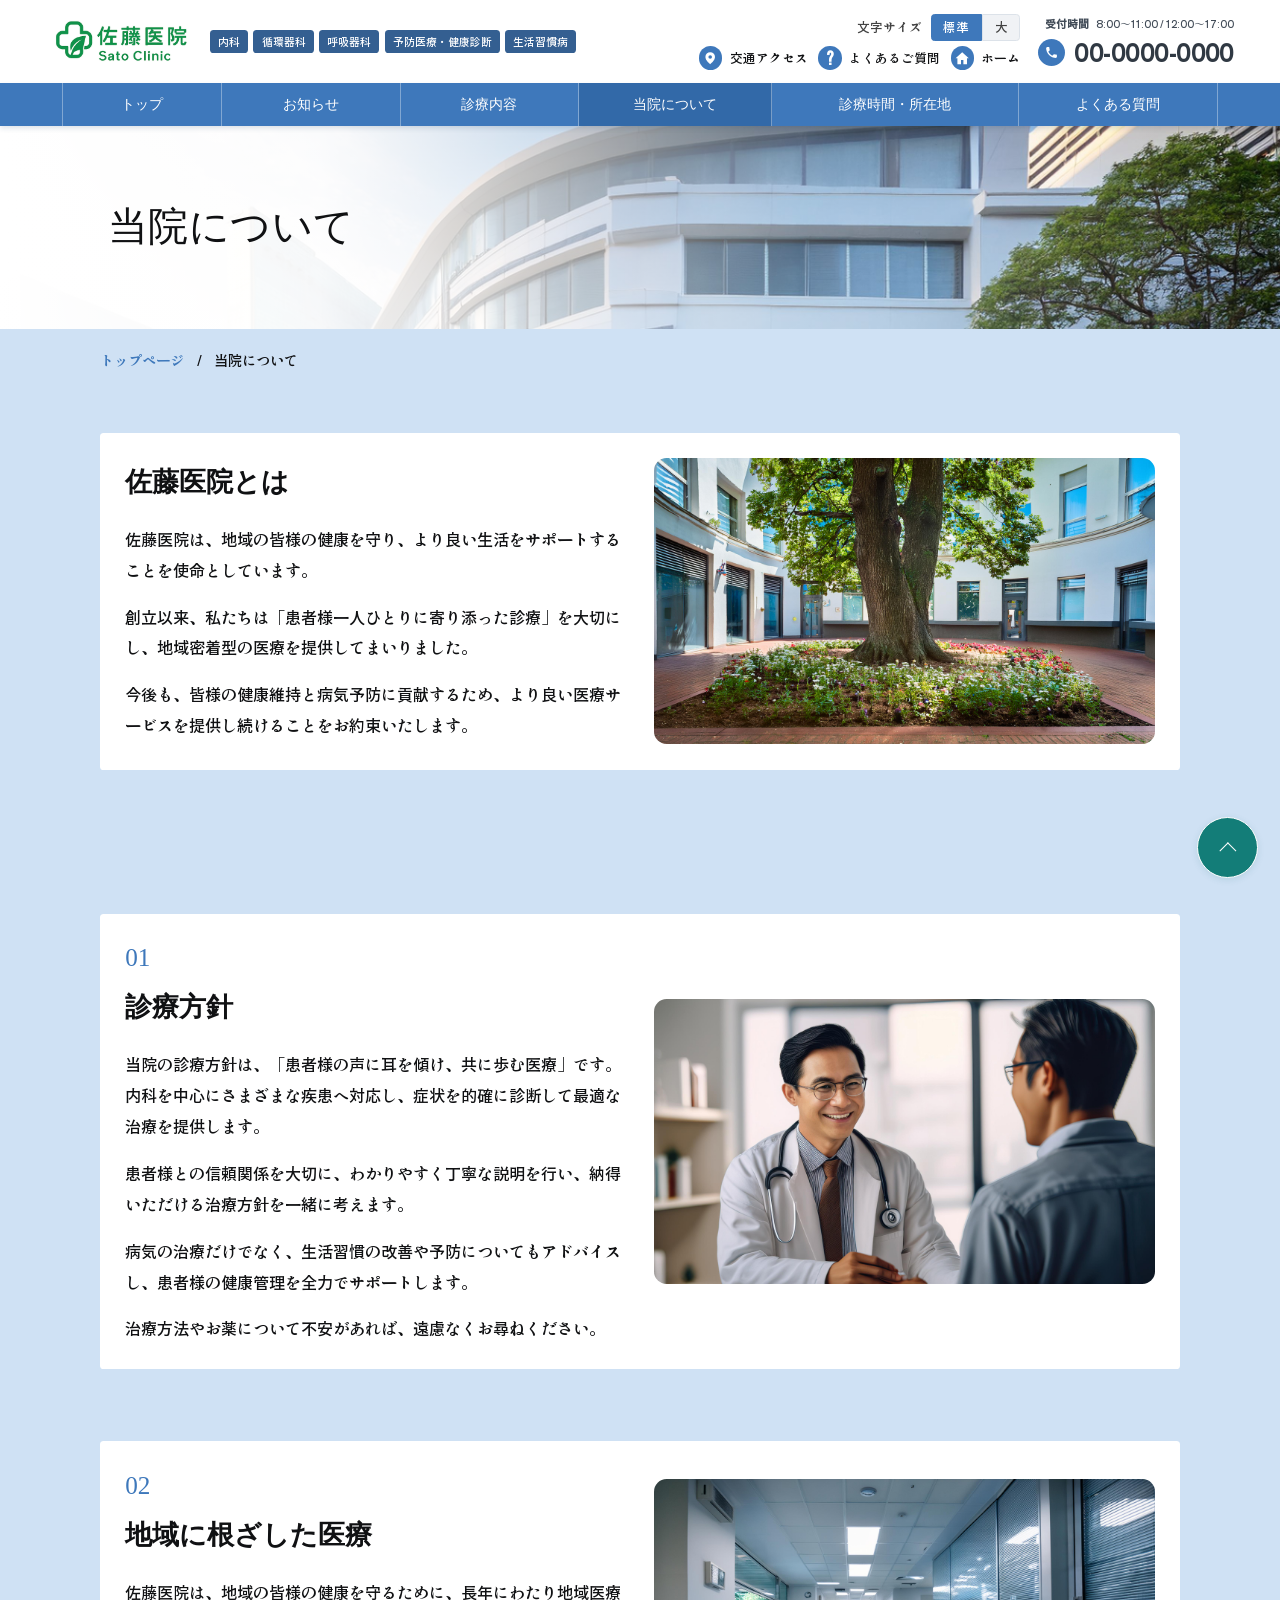
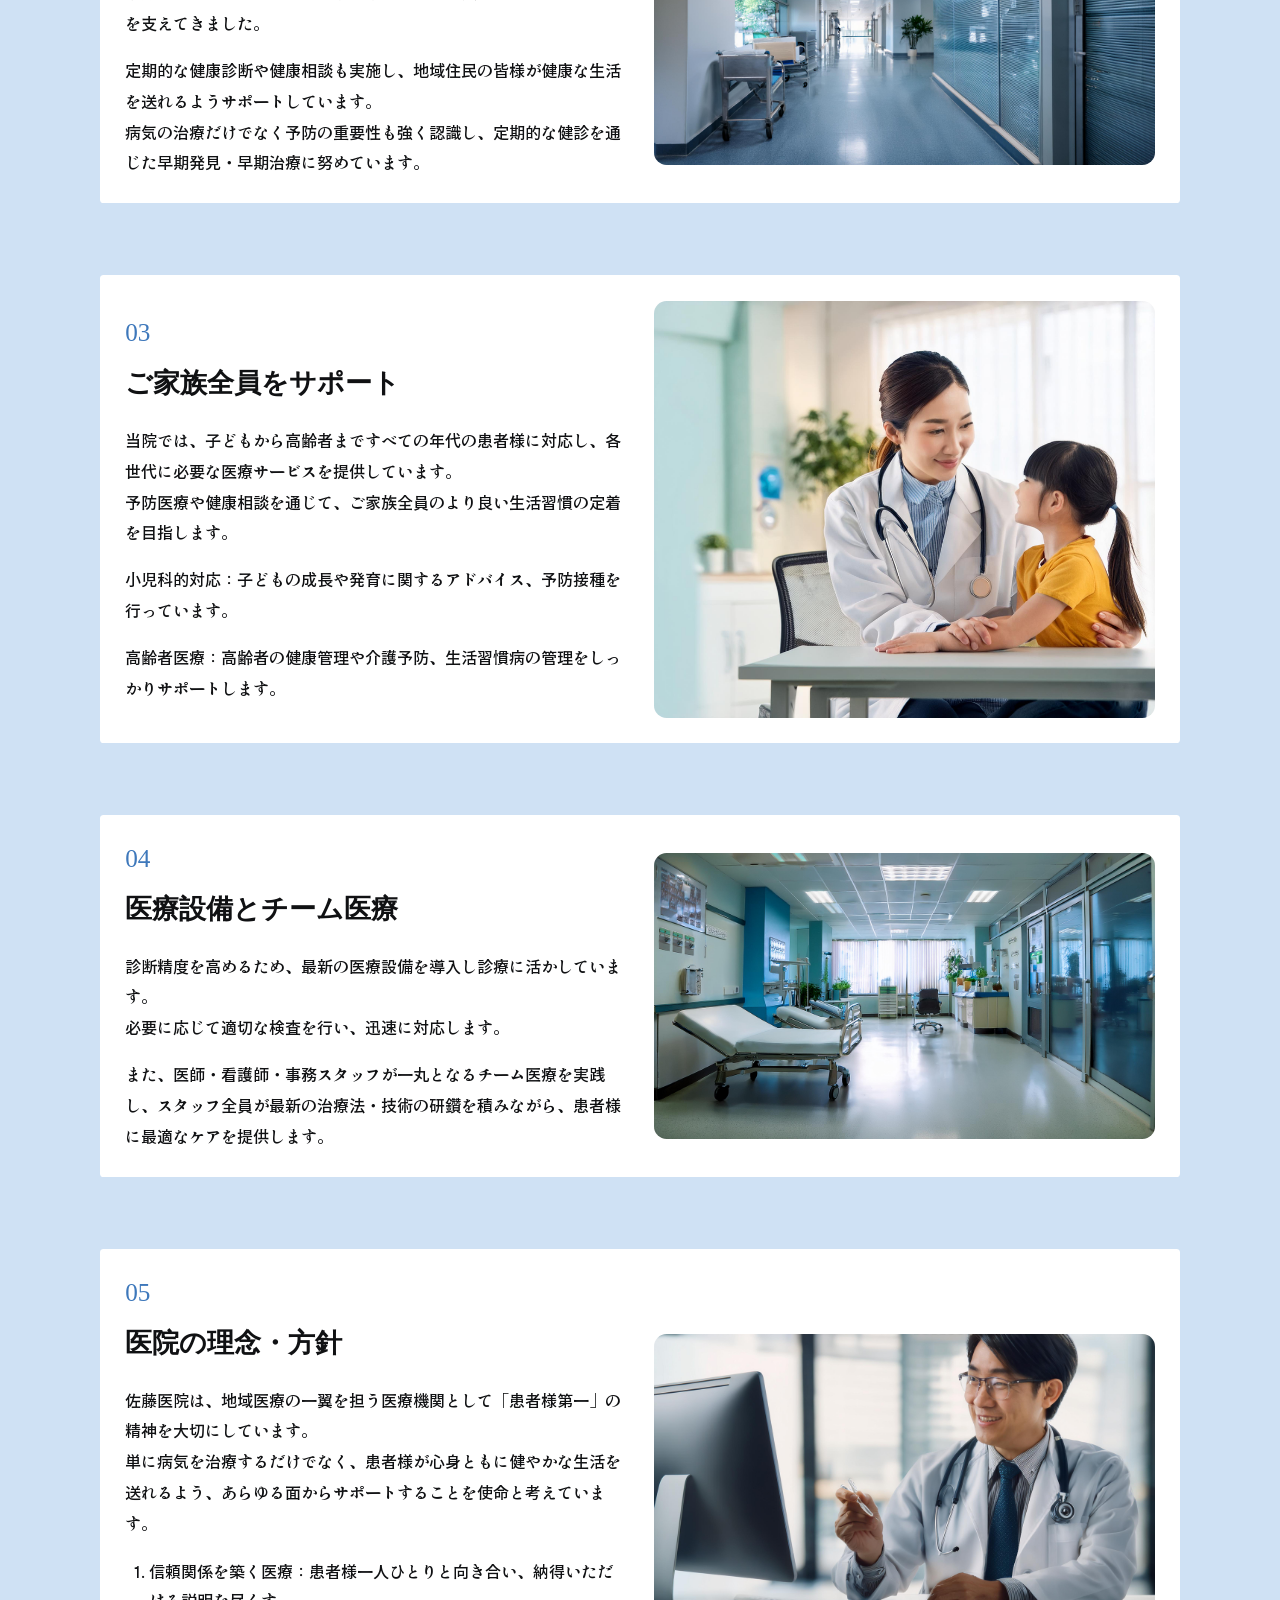
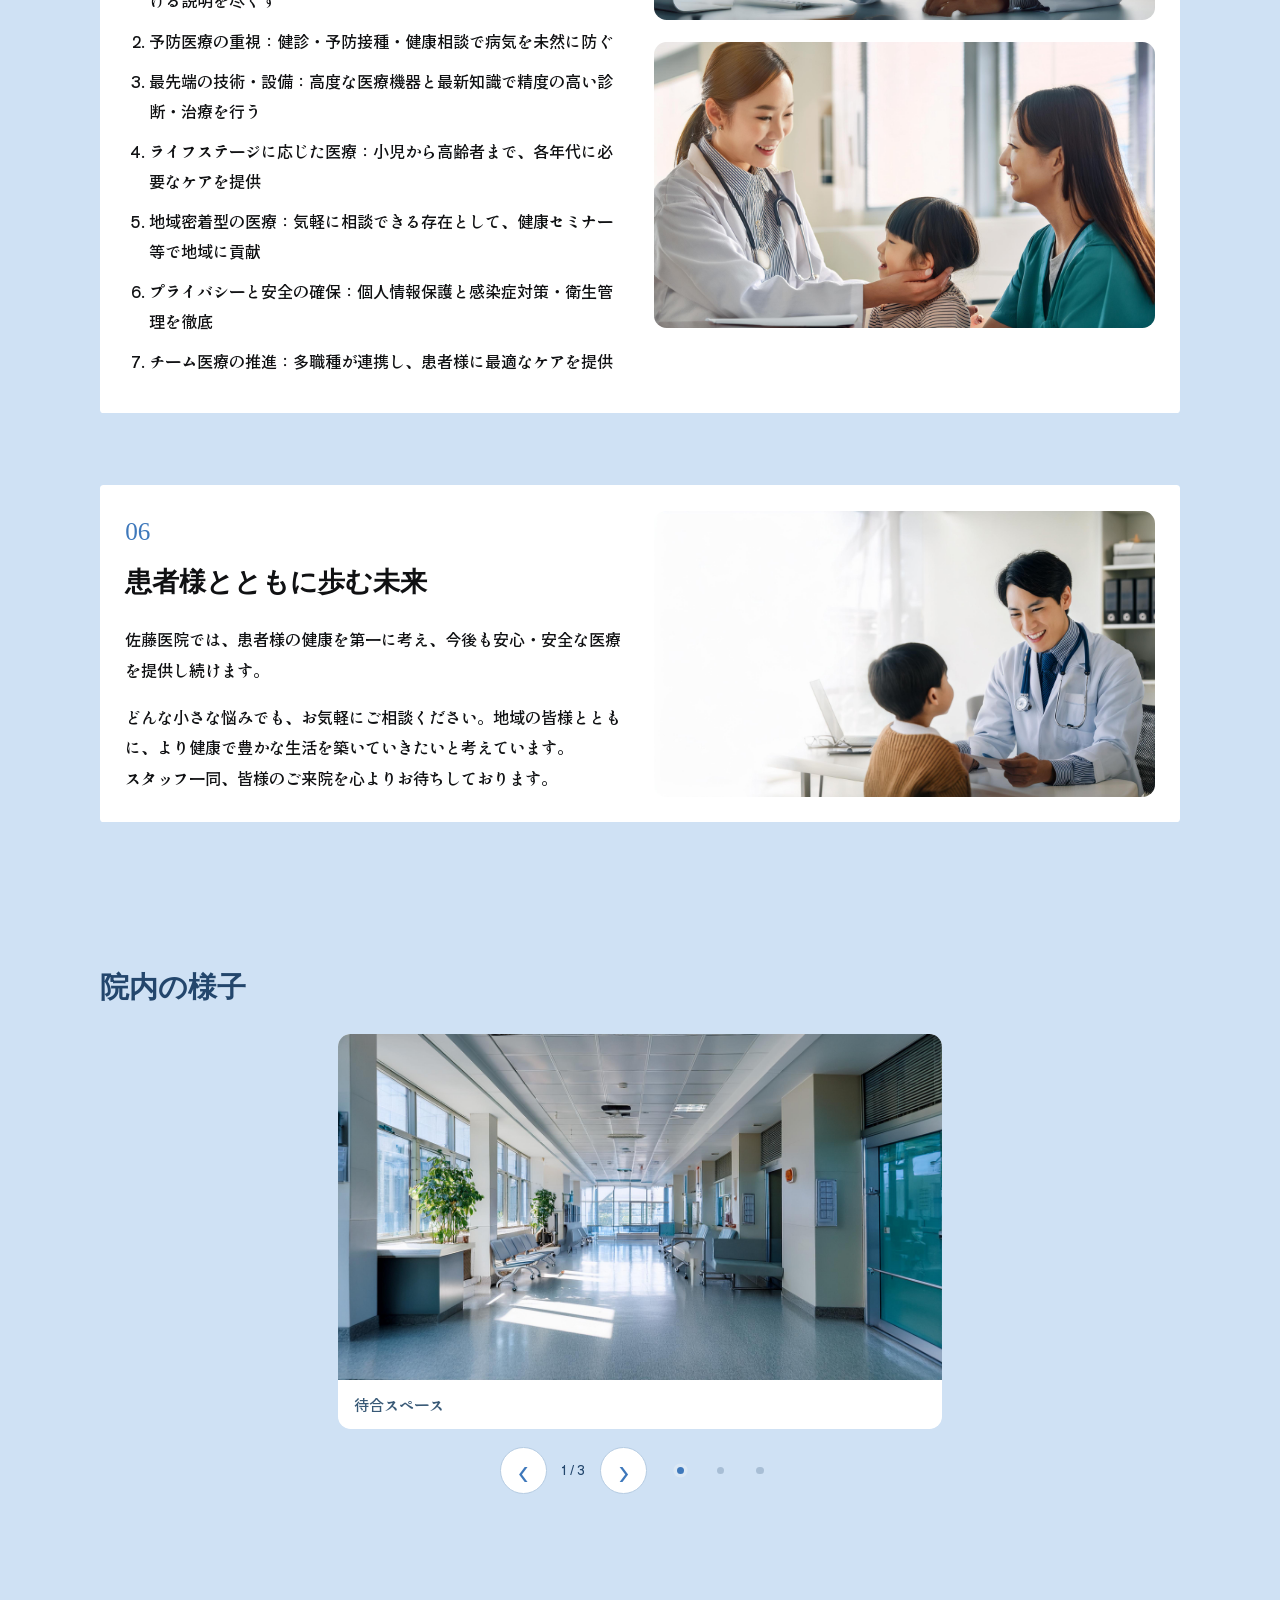
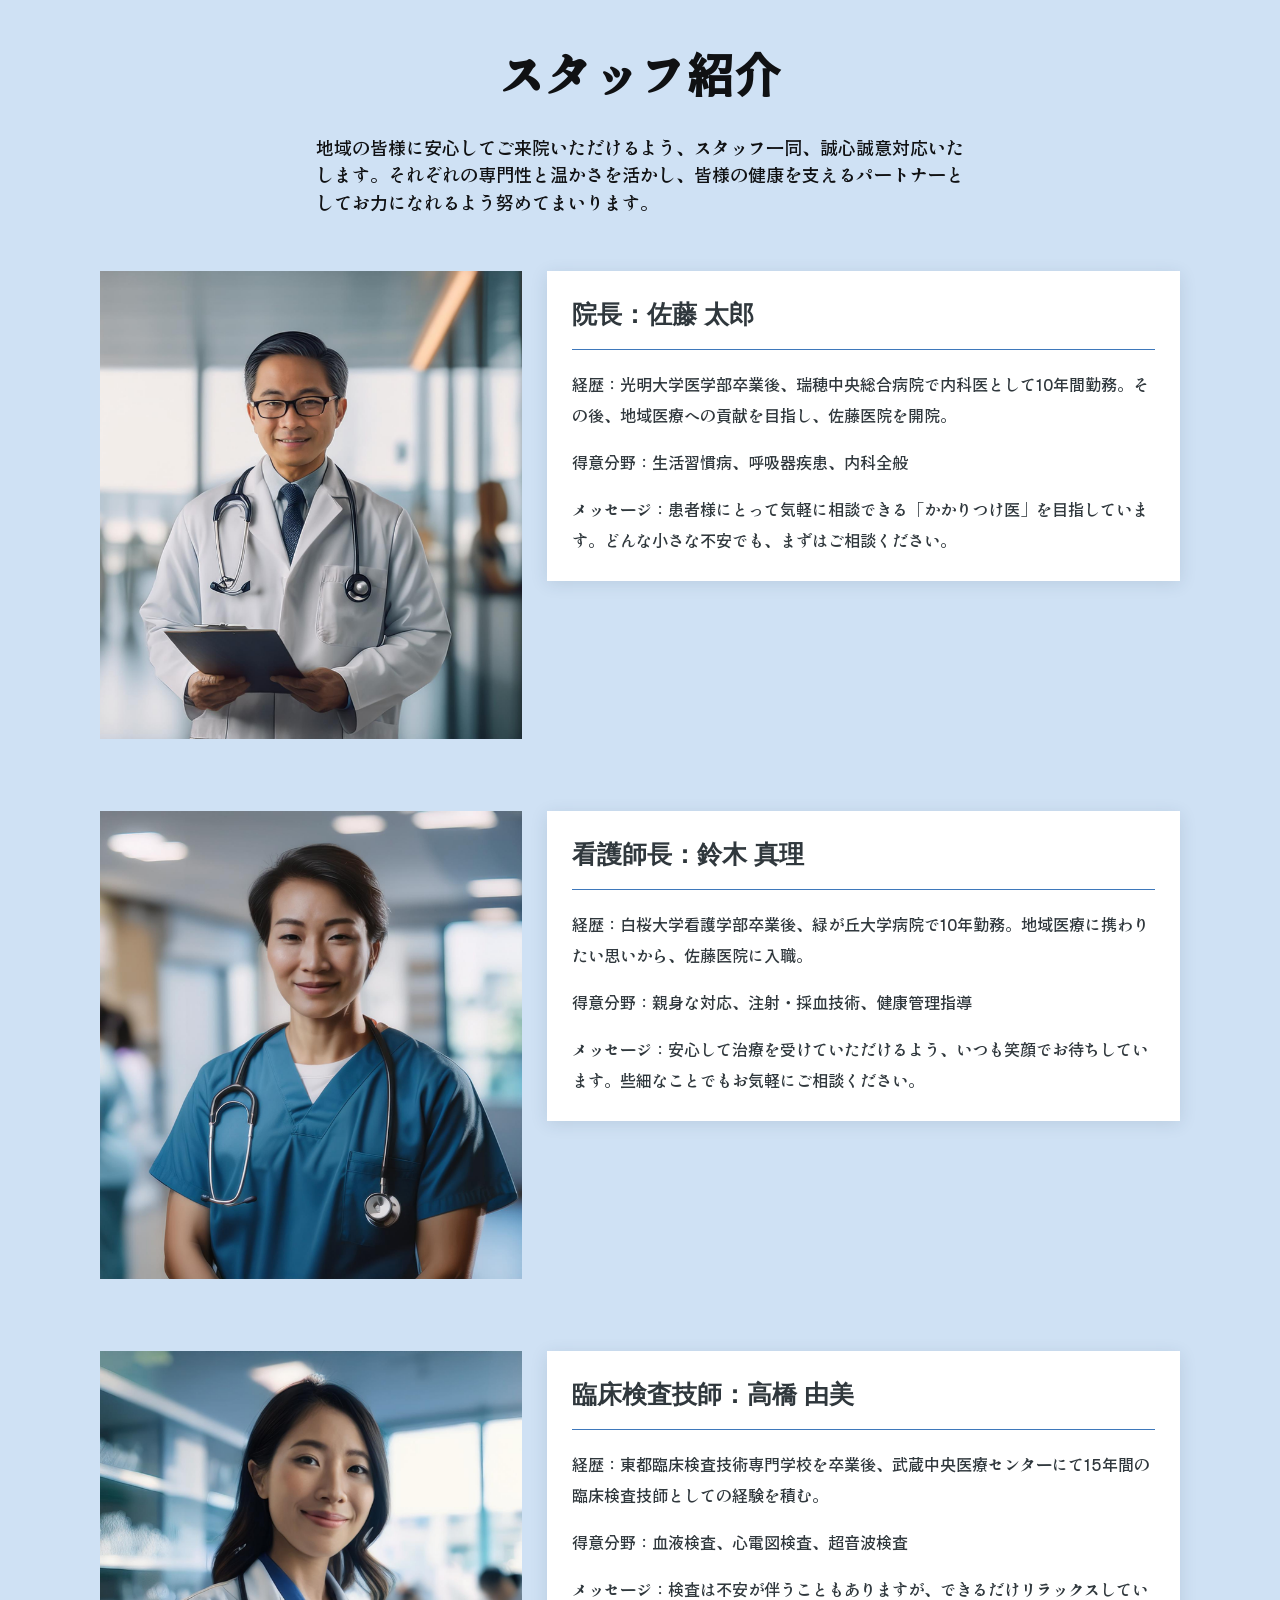
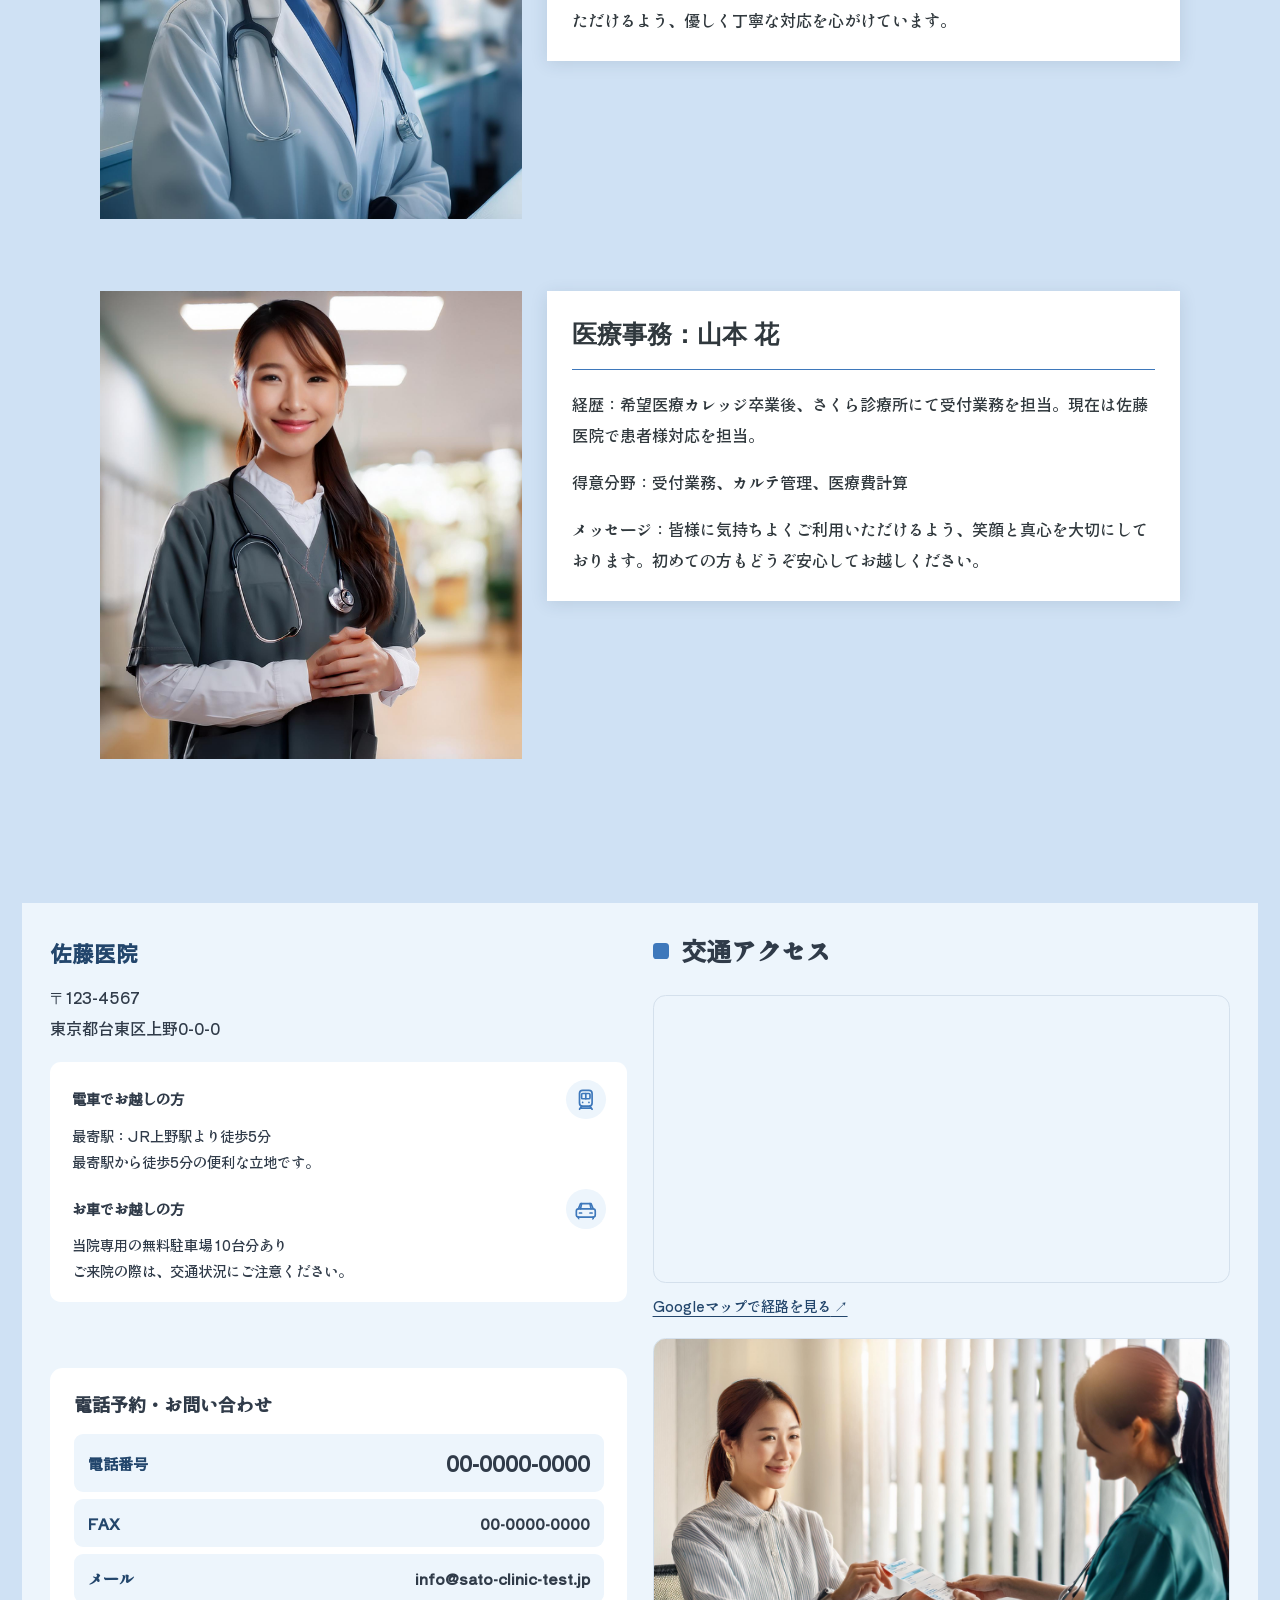
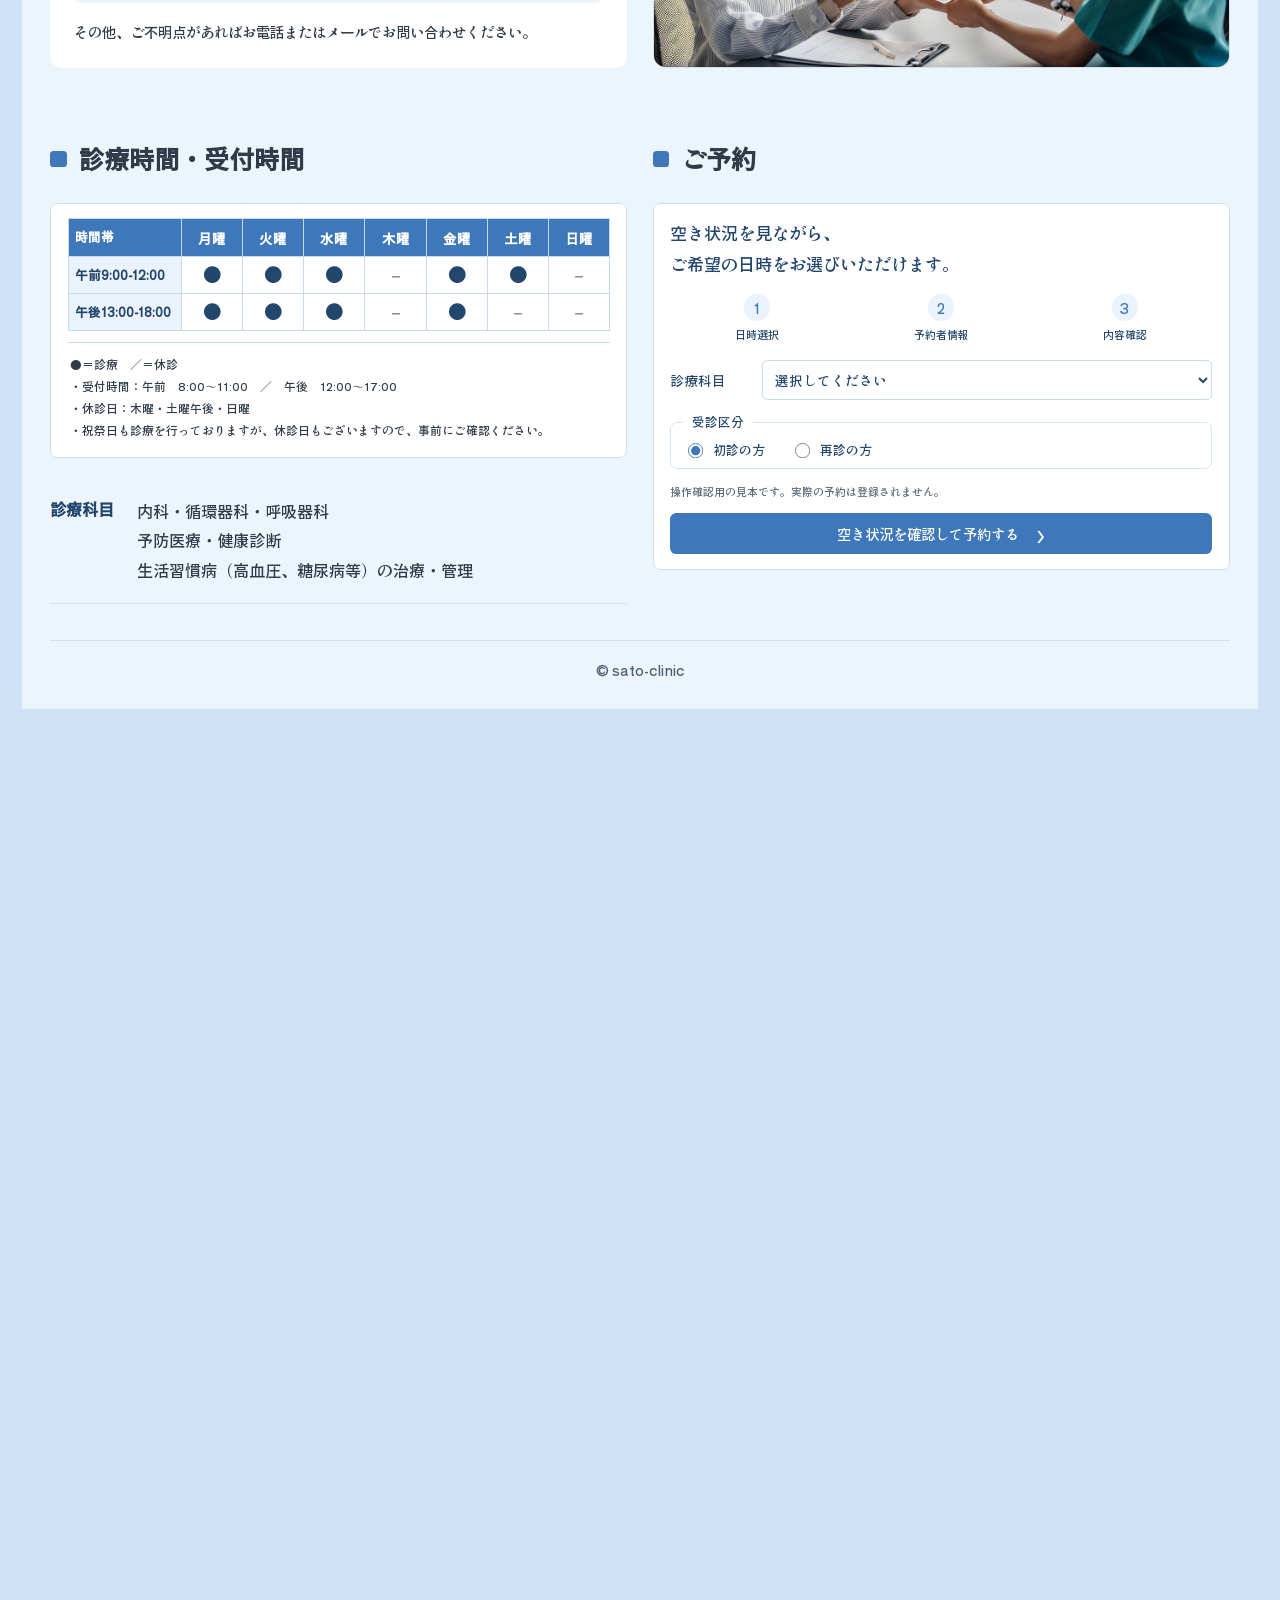
==== commit 4d1dc275: "１１月１２日変更" ====
--- a/about.html
+++ b/about.html
@@ -1,9 +1,10 @@
 <!doctype html>
-<html lang="ja"><head><meta charset="utf-8"><meta name="viewport" content="width=1440"><meta name="description" content="佐藤医院の当院について。地域に根ざした医療を目指します。"><title>当院について | 佐藤医院</title><link rel="stylesheet" href="./css/style.css"><link rel="stylesheet" href="./css/booking.css"><script src="./js/header.js" defer></script><script src="./js/reservation-booking.js" defer></script><script src="./js/news-reveal.js" defer></script></head>
+<html lang="ja"><head><meta charset="utf-8"><meta name="viewport" content="width=device-width, initial-scale=1"><meta name="description" content="佐藤医院の当院について。地域に根ざした医療を目指します。"><title>当院について | 佐藤医院</title><link rel="stylesheet" href="./css/style.css"><link rel="stylesheet" href="./css/booking.css"><script src="./js/header.js" defer></script><script src="./js/reservation-booking.js" defer></script><script src="./js/news-reveal.js" defer></script><script src="./js/clinical-slider.js" defer></script></head>
 <body class="page-about"><header class="site-header" id="top">
    <div class="site-top">
   <div class="site-brand">
     <a class="site-logo" href="index.html" aria-label="佐藤医院 トップページ"><img class="" src="./img/Logo/logo.png" alt="佐藤医院 Sato Clinic ロゴ" loading="eager"></a>
+    <ul class="department-badges" aria-label="診療科目"><li>内科</li><li>循環器科</li><li>呼吸器科</li><li>予防医療・健康診断</li><li>生活習慣病</li></ul>
   </div>
   <div class="header-utilities">
     <div class="text-size-control" role="group" aria-label="文字サイズの変更">
@@ -19,30 +20,18 @@
 <div class="header-contact"><p class="header-reception"><span>受付時間</span><span>8:00〜11:00 / 12:00〜17:00</span></p><a class="site-phone" href="tel:0000000000" aria-label="電話番号 00-0000-0000"><svg viewBox="0 0 24 24" aria-hidden="true"><path d="M6.6 10.8a15.5 15.5 0 0 0 6.6 6.6l2.2-2.2a1 1 0 0 1 1-.24c1.1.37 2.3.56 3.6.56a1 1 0 0 1 1 1V20a1 1 0 0 1-1 1C10.6 21 3 13.4 3 4a1 1 0 0 1 1-1h3.5a1 1 0 0 1 1 1c0 1.3.2 2.5.56 3.6a1 1 0 0 1-.24 1z"/></svg><span>00-0000-0000</span></a></div>
 </div>
 <nav class="global-nav" aria-label="グローバルナビゲーション"><a href="index.html">トップ</a><a href="news.html">お知らせ</a><a href="medical.html">診療内容</a><a href="about.html" aria-current="page">当院について</a><a href="hours.html">診療時間・所在地</a><a href="faq.html">よくある質問</a></nav>
- </header><main class="page-main"><section class="page-banner" aria-labelledby="about-page-title"><img src="./img/Hospital_Exterior/hospital_1.jpg" alt="佐藤医院の外観" loading="eager"><h1 class="page-title" id="about-page-title">当院について</h1></section><nav class="page-breadcrumb" aria-label="パンくずリスト"><a href="index.html">トップページ</a><span aria-hidden="true">/</span><span aria-current="page">当院について</span></nav><div class="page-content about-content"><div class="about-intro"><div class="about-text"><p>佐藤医院は、地域の皆様の健康を守り、より良い生活をサポートすることを使命としています。</p><p>創立以来、私たちは「患者様一人ひとりに寄り添った診療」を大切にし、地域密着型の医療を提供してまいりました。</p><p>今後も、皆様の健康維持と病気予防に貢献するため、より良い医療サービスを提供し続けることをお約束いたします。</p></div><img class="about-feature-photo" src="./img/Hospital_Exterior/hospital_2.jpg" alt="緑に囲まれた医院の中庭" loading="lazy"></div><section class="about-block"><div class="about-text"><h2>診療方針</h2><p>当院の診療方針は、「患者様の声に耳を傾け、共に歩む医療」です。内科を中心にさまざまな疾患へ対応し、症状を的確に診断して最適な治療を提供します。</p><p>患者様との信頼関係を大切に、わかりやすく丁寧な説明を行い、納得いただける治療方針を一緒に考えます。</p><p>病気の治療だけでなく、生活習慣の改善や予防についてもアドバイスし、患者様の健康管理を全力でサポートします。</p><p>治療方法やお薬について不安があれば、遠慮なくお尋ねください。</p></div><img class="about-feature-photo" src="./img/Medical_Image/medical_8.jpg" alt="患者の相談を丁寧に聞く医師" loading="lazy"></section><section class="about-block"><div class="about-text"><h2>地域に根ざした医療</h2><p>佐藤医院は、地域の皆様の健康を守るために、長年にわたり地域医療を支えてきました。</p><p>定期的な健康診断や健康相談も実施し、地域住民の皆様が健康な生活を送れるようサポートしています。病気の治療だけでなく予防の重要性も強く認識し、定期的な健診を通じた早期発見・早期治療に努めています。</p></div><img class="about-feature-photo" src="./img/Hospital_Exterior/hospital_5.jpg" alt="自然光の入る医院の廊下" loading="lazy"></section><section class="about-block"><div class="about-text"><h2>ご家族全員をサポート</h2><p>当院では、子どもから高齢者まですべての年代の患者様に対応し、各世代に必要な医療サービスを提供しています。予防医療や健康相談を通じて、ご家族全員のより良い生活習慣の定着を目指します。</p><p>小児科的対応：子どもの成長や発育に関するアドバイス、予防接種を行っています。</p><p>高齢者医療：高齢者の健康管理や介護予防、生活習慣病の管理をしっかりサポートします。</p></div><img class="about-feature-photo about-feature-photo--people" src="./img/Patient_Image/patient_10.jpg" alt="子どもに優しく声をかける医師" loading="lazy"></section><section class="about-block"><div class="about-text"><h2>医療設備とチーム医療</h2><p>診断精度を高めるため、最新の医療設備を導入し診療に活かしています。必要に応じて適切な検査を行い、迅速に対応します。</p><p>また、医師・看護師・事務スタッフが一丸となるチーム医療を実践し、スタッフ全員が最新の治療法・技術の研鑽を積みながら、患者様に最適なケアを提供します。</p></div><img class="about-feature-photo" src="./img/Hospital_Exterior/hospital_3.jpg" alt="診察ベッドや医療設備のある診察室" loading="lazy"></section><section class="about-block"><div class="about-text"><h2>医院の理念・方針</h2><p>佐藤医院は、地域医療の一翼を担う医療機関として「患者様第一」の精神を大切にしています。単に病気を治療するだけでなく、患者様が心身ともに健やかな生活を送れるよう、あらゆる面からサポートすることを使命と考えています。</p><ol class="about-policy-list"><li>信頼関係を築く医療：患者様一人ひとりと向き合い、納得いただける説明を尽くす</li><li>予防医療の重視：健診・予防接種・健康相談で病気を未然に防ぐ</li><li>最先端の技術・設備：高度な医療機器と最新知識で精度の高い診断・治療を行う</li><li>ライフステージに応じた医療：小児から高齢者まで、各年代に必要なケアを提供</li><li>地域密着型の医療：気軽に相談できる存在として、健康セミナー等で地域に貢献</li><li>プライバシーと安全の確保：個人情報保護と感染症対策・衛生管理を徹底</li><li>チーム医療の推進：多職種が連携し、患者様に最適なケアを提供</li></ol></div><img class="about-feature-photo about-feature-photo--people" src="./img/Medical_Image/medical_2.jpg" alt="医師と医療スタッフが連携して働く様子" loading="lazy"></section><section class="about-block"><div class="about-text"><h2>患者様とともに歩む未来</h2><p>佐藤医院では、患者様の健康を第一に考え、今後も安心・安全な医療を提供し続けます。</p><p>どんな小さな悩みでも、お気軽にご相談ください。地域の皆様とともに、より健康で豊かな生活を築いていきたいと考えています。スタッフ一同、皆様のご来院を心よりお待ちしております。</p></div><img class="about-feature-photo" src="./img/Patient_Image/patient_9.jpg" alt="子どもと向き合い診察を行う医師" loading="lazy"></section></div><section class="photo-gallery" aria-label="院内の様子"><h2>院内の様子</h2><div class="photo-gallery-grid"><figure><img class="gallery-photo" src="./img/Hospital_Exterior/hospital_6.jpg" alt="明るい院内の待合スペース" loading="lazy"><figcaption>待合スペース</figcaption></figure><figure><img class="gallery-photo" src="./img/Hospital_Exterior/hospital_7.jpg" alt="ベッドやモニターを備えた院内の部屋" loading="lazy"><figcaption>院内設備</figcaption></figure><figure><img class="gallery-photo" src="./img/Hospital_Exterior/hospital_8.jpg" alt="自然光の入る院内のベッド周辺" loading="lazy"><figcaption>院内の環境</figcaption></figure></div></section><section class="staff-section"><h2>スタッフ紹介</h2><p class="staff-lead">地域の皆様に安心してご来院いただけるよう、スタッフ一同、誠心誠意対応いたします。それぞれの専門性と温かさを活かし、皆様の健康を支えるパートナーとしてお力になれるよう努めてまいります。</p><article class="staff-card"><img class="" src="./img/Doctor_Image/sato_taro.jpg" alt="院長：佐藤 太郎の写真" loading="lazy"><div class="staff-details">
+ </header><main class="page-main"><section class="page-banner" aria-labelledby="about-page-title"><img src="./img/Hospital_Exterior/hospital_1.jpg" alt="佐藤医院の外観" loading="eager"><h1 class="page-title" id="about-page-title">当院について</h1></section><nav class="page-breadcrumb" aria-label="パンくずリスト"><a href="index.html">トップページ</a><span aria-hidden="true">/</span><span aria-current="page">当院について</span></nav><div class="page-content about-content"><div class="about-intro"><div class="about-text"><h2>佐藤医院とは</h2><p>佐藤医院は、地域の皆様の健康を守り、より良い生活をサポートすることを使命としています。</p><p>創立以来、私たちは「患者様一人ひとりに寄り添った診療」を大切にし、地域密着型の医療を提供してまいりました。</p><p>今後も、皆様の健康維持と病気予防に貢献するため、より良い医療サービスを提供し続けることをお約束いたします。</p></div><img class="about-feature-photo" src="./img/Hospital_Exterior/hospital_2.jpg" alt="緑に囲まれた医院の中庭" loading="lazy"></div><section class="about-block"><div class="about-text"><h2>診療方針</h2><p>当院の診療方針は、「患者様の声に耳を傾け、共に歩む医療」です。内科を中心にさまざまな疾患へ対応し、症状を的確に診断して最適な治療を提供します。</p><p>患者様との信頼関係を大切に、わかりやすく丁寧な説明を行い、納得いただける治療方針を一緒に考えます。</p><p>病気の治療だけでなく、生活習慣の改善や予防についてもアドバイスし、患者様の健康管理を全力でサポートします。</p><p>治療方法やお薬について不安があれば、遠慮なくお尋ねください。</p></div><img class="about-feature-photo" src="./img/Medical_Image/medical_8.jpg" alt="患者の相談を丁寧に聞く医師" loading="lazy"></section><section class="about-block"><div class="about-text"><h2>地域に根ざした医療</h2><p>佐藤医院は、地域の皆様の健康を守るために、長年にわたり地域医療を支えてきました。</p><p>定期的な健康診断や健康相談も実施し、地域住民の皆様が健康な生活を送れるようサポートしています。<br>病気の治療だけでなく予防の重要性も強く認識し、定期的な健診を通じた早期発見・早期治療に努めています。</p></div><img class="about-feature-photo" src="./img/Hospital_Exterior/hospital_5.jpg" alt="自然光の入る医院の廊下" loading="lazy"></section><section class="about-block"><div class="about-text"><h2>ご家族全員をサポート</h2><p>当院では、子どもから高齢者まですべての年代の患者様に対応し、各世代に必要な医療サービスを提供しています。<br>予防医療や健康相談を通じて、ご家族全員のより良い生活習慣の定着を目指します。</p><p>小児科的対応：子どもの成長や発育に関するアドバイス、予防接種を行っています。</p><p>高齢者医療：高齢者の健康管理や介護予防、生活習慣病の管理をしっかりサポートします。</p></div><img class="about-feature-photo about-feature-photo--people" src="./img/Patient_Image/patient_10.jpg" alt="子どもに優しく声をかける医師" loading="lazy"></section><section class="about-block"><div class="about-text"><h2>医療設備とチーム医療</h2><p>診断精度を高めるため、最新の医療設備を導入し診療に活かしています。<br>必要に応じて適切な検査を行い、迅速に対応します。</p><p>また、医師・看護師・事務スタッフが一丸となるチーム医療を実践し、スタッフ全員が最新の治療法・技術の研鑽を積みながら、患者様に最適なケアを提供します。</p></div><img class="about-feature-photo" src="./img/Hospital_Exterior/hospital_3.jpg" alt="診察ベッドや医療設備のある診察室" loading="lazy"></section><section class="about-block"><div class="about-text"><h2>医院の理念・方針</h2><p>佐藤医院は、地域医療の一翼を担う医療機関として「患者様第一」の精神を大切にしています。<br>単に病気を治療するだけでなく、患者様が心身ともに健やかな生活を送れるよう、あらゆる面からサポートすることを使命と考えています。</p><ol class="about-policy-list"><li>信頼関係を築く医療：患者様一人ひとりと向き合い、納得いただける説明を尽くす</li><li>予防医療の重視：健診・予防接種・健康相談で病気を未然に防ぐ</li><li>最先端の技術・設備：高度な医療機器と最新知識で精度の高い診断・治療を行う</li><li>ライフステージに応じた医療：小児から高齢者まで、各年代に必要なケアを提供</li><li>地域密着型の医療：気軽に相談できる存在として、健康セミナー等で地域に貢献</li><li>プライバシーと安全の確保：個人情報保護と感染症対策・衛生管理を徹底</li><li>チーム医療の推進：多職種が連携し、患者様に最適なケアを提供</li></ol></div><div class="about-policy-photos"><img class="about-feature-photo" src="./img/Medical_Image/medical_1.jpg" alt="笑顔で診療について説明する医師" loading="lazy"><img class="about-feature-photo" src="./img/Patient_Image/patient_1.jpg" alt="親子に寄り添い、子どもを診察する医師" loading="lazy"></div></section><section class="about-block"><div class="about-text"><h2>患者様とともに歩む未来</h2><p>佐藤医院では、患者様の健康を第一に考え、今後も安心・安全な医療を提供し続けます。</p><p>どんな小さな悩みでも、お気軽にご相談ください。地域の皆様とともに、より健康で豊かな生活を築いていきたいと考えています。<br>スタッフ一同、皆様のご来院を心よりお待ちしております。</p></div><img class="about-feature-photo" src="./img/Patient_Image/patient_9.jpg" alt="子どもと向き合い診察を行う医師" loading="lazy"></section></div><section class="photo-gallery clinical-slider interior-slider" aria-label="院内の様子" aria-roledescription="カルーセル"><h2>院内の様子</h2><div class="clinical-slider-track" id="interior-slider-track" role="region" aria-label="院内の写真。左右にスワイプ、または矢印キーで切り替えられます" tabindex="0"><figure><img class="gallery-photo" src="./img/Hospital_Exterior/hospital_6.jpg" alt="明るい院内の待合スペース" loading="lazy"><figcaption>待合スペース</figcaption></figure><figure><img class="gallery-photo" src="./img/Hospital_Exterior/hospital_7.jpg" alt="ベッドやモニターを備えた院内の部屋" loading="lazy"><figcaption>院内設備</figcaption></figure><figure><img class="gallery-photo" src="./img/Hospital_Exterior/hospital_8.jpg" alt="自然光の入る院内のベッド周辺" loading="lazy"><figcaption>院内の環境</figcaption></figure></div><div class="clinical-slider-controls" hidden><button class="clinical-slider-arrow" type="button" data-slide="previous" aria-label="前の写真" aria-controls="interior-slider-track">‹</button><p class="clinical-slider-status" role="status" aria-live="polite" aria-atomic="true">1 / 3</p><button class="clinical-slider-arrow" type="button" data-slide="next" aria-label="次の写真" aria-controls="interior-slider-track">›</button><div class="clinical-slider-dots" role="group" aria-label="表示する写真を選択"></div></div></section><section class="staff-section"><h2>スタッフ紹介</h2><p class="staff-lead">地域の皆様に安心してご来院いただけるよう、スタッフ一同、誠心誠意対応いたします。それぞれの専門性と温かさを活かし、皆様の健康を支えるパートナーとしてお力になれるよう努めてまいります。</p><article class="staff-card"><img class="" src="./img/Doctor_Image/sato_taro.jpg" alt="院長：佐藤 太郎の写真" loading="lazy"><div class="staff-details">
   <h3>院長：佐藤 太郎</h3><p>経歴：光明大学医学部卒業後、瑞穂中央総合病院で内科医として10年間勤務。その後、地域医療への貢献を目指し、佐藤医院を開院。</p><p>得意分野：生活習慣病、呼吸器疾患、内科全般</p><p>メッセージ：患者様にとって気軽に相談できる「かかりつけ医」を目指しています。どんな小さな不安でも、まずはご相談ください。</p></div></article><article class="staff-card"><img class="" src="./img/Doctor_Image/suzuki_mari.jpg" alt="看護師長：鈴木 真理の写真" loading="lazy"><div class="staff-details">
   <h3>看護師長：鈴木 真理</h3><p>経歴：白桜大学看護学部卒業後、緑が丘大学病院で10年勤務。地域医療に携わりたい思いから、佐藤医院に入職。</p><p>得意分野：親身な対応、注射・採血技術、健康管理指導</p><p>メッセージ：安心して治療を受けていただけるよう、いつも笑顔でお待ちしています。些細なことでもお気軽にご相談ください。</p></div></article><article class="staff-card"><img class="" src="./img/Doctor_Image/takahashi_yumi.jpg" alt="臨床検査技師：高橋 由美の写真" loading="lazy"><div class="staff-details">
   <h3>臨床検査技師：高橋 由美</h3><p>経歴：東都臨床検査技術専門学校を卒業後、武蔵中央医療センターにて15年間の臨床検査技師としての経験を積む。</p><p>得意分野：血液検査、心電図検査、超音波検査</p><p>メッセージ：検査は不安が伴うこともありますが、できるだけリラックスしていただけるよう、優しく丁寧な対応を心がけています。</p></div></article><article class="staff-card"><img class="" src="./img/Doctor_Image/yamamoto_hana.jpg" alt="医療事務：山本 花の写真" loading="lazy"><div class="staff-details">
   <h3>医療事務：山本 花</h3><p>経歴：希望医療カレッジ卒業後、さくら診療所にて受付業務を担当。現在は佐藤医院で患者様対応を担当。</p><p>得意分野：受付業務、カルテ管理、医療費計算</p><p>メッセージ：皆様に気持ちよくご利用いただけるよう、笑顔と真心を大切にしております。初めての方もどうぞ安心してお越しください。</p></div></article></section><footer class="clinic-footer" aria-label="佐藤医院の所在地、診療時間、診療科目">
-<div class="clinic-columns">
- <section class="clinic-hours" aria-label="診療時間と連絡先">
-  <h3 class="clinic-section-title">診療時間・受付時間</h3>
-  <div class="schedule-panel" aria-label="診療時間表"><div class="schedule-inner"><h3>診療時間</h3>
-<table class="hours-table"><thead><tr><th scope="col">時間帯</th><th scope="col">月曜</th><th scope="col">火曜</th><th scope="col">水曜</th><th scope="col">木曜</th><th scope="col">金曜</th><th scope="col">土曜</th><th scope="col">日曜</th></tr></thead>
-<tbody><tr><td>午前9:00-12:00</td><td>●</td><td>●</td><td>●</td><td class="dash">－</td><td>●</td><td>●</td><td class="dash">－</td></tr><tr><td>午後13:00-18:00</td><td>●</td><td>●</td><td>●</td><td class="dash">－</td><td>●</td><td class="dash">－</td><td class="dash">－</td></tr></tbody></table>
-<div class="schedule-note"><p>●＝診療　／＝休診</p><p>・受付時間：午前　8:00〜11:00　／　午後　12:00〜17:00</p><p>・休診日：木曜・土曜午後・日曜</p><p>・祝祭日も診療を行っておりますが、休診日もございますので、事前にご確認ください。</p></div></div></div>
-  <dl class="clinic-info-list">
-   <div class="clinic-info-row"><dt>診療科目</dt><dd>内科・循環器科・呼吸器科<br>予防医療・健康診断<br>生活習慣病（高血圧、糖尿病等）の治療・管理</dd></div>
-  </dl>
-
- </section>
- <div class="clinic-right"><section class="clinic-reservation" aria-label="ご予約フォーム"><h3 class="clinic-section-title">ご予約</h3><form class="reservation-preview" aria-label="ご予約フォーム"><div class="reservation-head"><strong>ご予約フォーム</strong></div><p class="booking-launch-lead">空き状況を見ながら、<br>ご希望の日時をお選びいただけます。</p><ol class="booking-launch-steps" aria-label="ご予約の流れ"><li><b>1</b>日時選択</li><li><b>2</b>予約者情報</li><li><b>3</b>内容確認</li></ol><label class="booking-launch-field"><span>診療科目</span><select name="department" aria-label="診療科目" required><option value="">選択してください</option><option>内科</option><option>循環器科</option><option>呼吸器科</option><option>予防医療・健康診断</option><option>生活習慣病</option></select></label><fieldset class="booking-visit booking-launch-visit"><legend>受診区分</legend><label><input type="radio" name="visit" value="初診" checked> 初診の方</label><label><input type="radio" name="visit" value="再診"> 再診の方</label></fieldset><p class="booking-launch-note">操作確認用の見本です。実際の予約は登録されません。</p><button class="reservation-preview-button" type="submit">空き状況を確認して予約する <span aria-hidden="true">›</span></button></form></section></div>
+<div class="clinic-columns clinic-columns--access-first">
  <section class="clinic-access-details" aria-label="医院情報とお問い合わせ">
   <p class="clinic-access-name">佐藤医院</p>
   <p>〒123-4567<br>東京都台東区上野0-0-0</p>
   <div class="clinic-access-note">
-   <p><strong>電車でお越しの方</strong><br>最寄駅：JR上野駅より徒歩5分<br>最寄駅から徒歩5分の便利な立地です。</p>
-   <p><strong>お車でお越しの方</strong><br>当院専用の無料駐車場 10台分あり<br>ご来院の際は、交通状況にご注意ください。</p>
+   <p><strong class="access-method-title"><span>電車でお越しの方</span><svg class="access-method-icon" viewBox="0 0 24 24" aria-hidden="true" focusable="false" fill="none" stroke="currentColor" stroke-width="1.6" stroke-linecap="round" stroke-linejoin="round"><rect x="6" y="3" width="12" height="15" rx="3"/><rect x="8" y="6" width="8" height="5" rx="1"/><path d="M12 6v5M8 18l-2 3m10-3 2 3M7 20h10"/><circle cx="9" cy="14.5" r=".8" fill="currentColor" stroke="none"/><circle cx="15" cy="14.5" r=".8" fill="currentColor" stroke="none"/></svg></strong>最寄駅：JR上野駅より徒歩5分<br>最寄駅から徒歩5分の便利な立地です。</p>
+   <p><strong class="access-method-title"><span>お車でお越しの方</span><svg class="access-method-icon" viewBox="0 0 24 24" aria-hidden="true" focusable="false" fill="none" stroke="currentColor" stroke-width="1.6" stroke-linecap="round" stroke-linejoin="round"><path d="m5 12 2-5h10l2 5"/><rect x="3" y="12" width="18" height="8" rx="2"/><path d="M5 20v2m14-2v2M6 16h2m8 0h2M8 7l-1 5m9-5 1 5"/></svg></strong>当院専用の無料駐車場 10台分あり<br>ご来院の際は、交通状況にご注意ください。</p>
   </div>
   <div class="clinic-contact-box">
    <h4>電話予約・お問い合わせ</h4>
@@ -54,10 +43,24 @@
  </section>
  <section class="clinic-access" aria-label="所在地と交通アクセス">
   <h3 class="clinic-section-title">交通アクセス</h3>
-  <img class="footer-map" src="./img/map.jpg" alt="佐藤医院周辺の案内地図" loading="lazy">
-  <img class="clinic-access-photo" src="./img/Hospital_Exterior/hospital_4.jpg" alt="明るい医院の待合スペース" loading="lazy">
+  <iframe class="footer-map" title="交通アクセスのGoogleマップ" src="https://maps.google.com/maps?q=%E6%9D%B1%E4%BA%AC%E9%83%BD%E5%8F%B0%E6%9D%B1%E5%8C%BA%E6%9D%B1%E4%B8%8A%E9%87%8E3-15-5%20%E6%9B%BD%E6%88%91%E3%83%93%E3%83%AB3F&amp;output=embed&amp;hl=ja" width="540" height="320" loading="lazy" referrerpolicy="no-referrer-when-downgrade" allowfullscreen></iframe>
+  <a class="map-directions" href="https://www.google.com/maps/dir/?api=1&amp;destination=%E6%9D%B1%E4%BA%AC%E9%83%BD%E5%8F%B0%E6%9D%B1%E5%8C%BA%E6%9D%B1%E4%B8%8A%E9%87%8E3-15-5%20%E6%9B%BD%E6%88%91%E3%83%93%E3%83%AB3F" target="_blank" rel="noopener noreferrer">Googleマップで経路を見る<span aria-hidden="true"> ↗</span></a>
+  <img class="clinic-access-photo" src="./img/Infomation_Image/information_2.jpg" alt="明るい窓辺で笑顔で案内を受ける患者" loading="lazy">
 
  </section>
+ <section class="clinic-hours" aria-label="診療時間と連絡先">
+  <h3 class="clinic-section-title">診療時間・受付時間</h3>
+  <div class="schedule-panel" aria-label="診療時間表"><div class="schedule-inner">
+<div class="schedule-table-scroll" role="region" aria-label="診療時間表" tabindex="0"><table class="hours-table"><thead><tr><th scope="col">時間帯</th><th scope="col">月曜</th><th scope="col">火曜</th><th scope="col">水曜</th><th scope="col">木曜</th><th scope="col">金曜</th><th scope="col">土曜</th><th scope="col">日曜</th></tr></thead>
+<tbody><tr><td><span class="hours-period">午前</span><span class="hours-time">9:00-12:00</span></td><td>●</td><td>●</td><td>●</td><td class="dash">－</td><td>●</td><td>●</td><td class="dash">－</td></tr><tr><td><span class="hours-period">午後</span><span class="hours-time">13:00-18:00</span></td><td>●</td><td>●</td><td>●</td><td class="dash">－</td><td>●</td><td class="dash">－</td><td class="dash">－</td></tr></tbody></table></div>
+<div class="schedule-note"><p>●＝診療　／＝休診</p><p>・受付時間：午前　8:00〜11:00　／　午後　12:00〜17:00</p><p>・休診日：木曜・土曜午後・日曜</p><p>・祝祭日も診療を行っておりますが、休診日もございますので、事前にご確認ください。</p></div></div></div>
+  <dl class="clinic-info-list">
+   <div class="clinic-info-row"><dt>診療科目</dt><dd>内科・循環器科・呼吸器科<br>予防医療・健康診断<br>生活習慣病（高血圧、糖尿病等）の治療・管理</dd></div>
+  </dl>
+
+ </section>
+ <div class="clinic-right"><section class="clinic-reservation" aria-label="ご予約フォーム"><h3 class="clinic-section-title">ご予約</h3><form class="reservation-preview" aria-label="ご予約フォーム"><p class="booking-launch-lead">空き状況を見ながら、<br>ご希望の日時をお選びいただけます。</p><ol class="booking-launch-steps" aria-label="ご予約の流れ"><li><b>1</b>日時選択</li><li><b>2</b>予約者情報</li><li><b>3</b>内容確認</li></ol><label class="booking-launch-field"><span>診療科目</span><select name="department" aria-label="診療科目" required><option value="">選択してください</option><option>内科</option><option>循環器科</option><option>呼吸器科</option><option>予防医療・健康診断</option><option>生活習慣病</option></select></label><fieldset class="booking-visit booking-launch-visit"><legend>受診区分</legend><label><input type="radio" name="visit" value="初診" checked> 初診の方</label><label><input type="radio" name="visit" value="再診"> 再診の方</label></fieldset><p class="booking-launch-note">操作確認用の見本です。実際の予約は登録されません。</p><button class="reservation-preview-button" type="submit">空き状況を確認して予約する <span aria-hidden="true">›</span></button></form></section></div>
+
 </div>
 <small class="footer-copyright">© sato-clinic</small>
 </footer></main><a class="back-to-top" href="#top" aria-label="最上部に戻る" title="最上部に戻る"></a>
--- a/css/style.css
+++ b/css/style.css
@@ -2,6 +2,9 @@
 @import url('https://fonts.googleapis.com/css2?family=Shippori+Antique&display=swap');
 :root {
   --background:#cfe1f4;
+  --section-gap:160px;
+  --item-gap:80px;
+  --site-scale:.9;
   --ink:#101113;
   --teal:#137d78;
   --teal-deep:#086a68;
@@ -9,17 +12,22 @@
 }
 * {box-sizing:border-box}
 html {scroll-behavior:smooth;scroll-padding-top:calc(var(--site-header-height, 132px) + 14px);}
-body {margin:0;min-width:1440px;background:var(--background);color:var(--ink);font-family:'Shippori Antique','Hiragino Kaku Gothic ProN','Yu Gothic',Meiryo,sans-serif;font-size:calc(20px * var(--text-scale, 1));font-weight:400;line-height:1.5;}
+body {margin:0;zoom:var(--site-scale);background:var(--background);color:var(--ink);font-family:'Shippori Antique','Hiragino Kaku Gothic ProN','Yu Gothic',Meiryo,sans-serif;font-size:calc(20px * var(--text-scale, 1));font-weight:400;line-height:1.5;}
 a {color:inherit;text-decoration:none}
 a:hover,a:focus-visible {opacity:.7}
 img {display:block;max-width:100%}
 h1,h2,h3,h4,p,ul {margin-top:0}
 h1,h2,h3 {font-weight:800}
 :root {--header-blue:#3e78bb;--text-scale:1;}
+.menu-toggle {display:none;}
+.schedule-table-scroll {display:contents;}
 .site-header {position:sticky;top:0;z-index:200;width:100%;margin:0 auto;background:#fff;}
-.site-top {max-width:1440px;min-height:84px;margin:0 auto;display:grid;grid-template-columns:220px minmax(0,1fr) max-content;align-items:center;gap:24px;padding:8px 78px;}
-.site-brand {display:flex;flex-direction:column;align-items:center;gap:8px;width:220px;flex-shrink:0;}
-.site-logo {width:220px;display:block;}
+.site-top {max-width:1440px;min-height:92.4px;margin:0 auto;display:grid;grid-template-columns:minmax(0,1fr) max-content max-content;align-items:center;gap:24px;padding:
+.2px 78px;}
+.site-brand {display:flex;align-items:center;gap:16px;min-width:0;}
+.site-logo {width:220px;display:block;flex-shrink:0;}
+.department-badges {display:flex;flex-wrap:wrap;align-content:center;gap:6px;margin:0;padding:0;list-style:none;min-width:0;}
+.department-badges li {padding:4px 9px;border-radius:4px;background:#345f91;color:#fff;font-size:calc(12px * var(--text-scale,1));font-weight:500;line-height:1.5;}
 .site-logo img {width:220px;height:66px;object-fit:contain;object-position:left center;}
 .site-phone {display:inline-flex;align-items:center;justify-content:flex-end;gap:10px;font-family:inherit;font-size:calc(26px * var(--text-scale, 1));font-weight:700;line-height:1.3;letter-spacing:.02em;color:#303943;white-space:nowrap;}
 .site-phone svg {width:30px;height:30px;padding:7px;border-radius:50%;background:var(--header-blue);color:#fff;flex-shrink:0;fill:currentColor;}
@@ -50,51 +58,55 @@
 .global-nav a:nth-child(5){flex:1.65}
 .global-nav a:nth-child(6){flex:1.3}
 .global-nav a[aria-current="page"] {background:#3269a8;text-decoration:none;}
-.page-main {width:1440px;margin:0 auto;}
+.page-main {width:100%;margin:0 auto;}
 .page-title {text-align:center;font-size:calc(59px * var(--text-scale, 1));line-height:1.25;letter-spacing:.01em;margin:126px 0 86px;}
 .page-content {width:1000px;margin:0 auto;font-size:calc(20px * var(--text-scale, 1));}
 .page-content p {line-height:1.5}
 /* お知らせ */
 .news-content {width:1200px;}
-.news-article {display:grid;grid-template-columns:minmax(0,1fr) 400px;gap:40px;align-items:center;margin-bottom:36px;padding:32px;background:#fff;}
+.news-article {display:grid;grid-template-columns:minmax(0,1fr) 400px;gap:40px;align-items:center;margin-bottom:var(--item-gap);padding:32px;background:#fff;}
 .news-article h2 {font-size:calc(26px * var(--text-scale, 1));line-height:1.5;margin:0 0 24px;}
-.news-article-photo {width:400px;height:auto;border-radius:12px;}
-.news-article-photo--people {height:333px;object-fit:cover;object-position:right center;}
+.news-article-photo {width:400px;height:333px;object-fit:cover;border-radius:12px;}
+.news-article-photo--people {object-position:right center;}
 .news-article-photo--left {object-position:left center;}
 .news-article p {font-size:calc(19px * var(--text-scale, 1));line-height:1.4;margin:0 0 18px}
 .news-article p+p {margin-top:13px}
 .section-photo {width:760px;height:430px;object-fit:cover;margin-left:auto;margin-right:auto;}
-.news-photo {margin-top:132px;}
+.news-photo {margin-top:var(--section-gap);}
 /* 診療内容 */
 .medical-content {width:1200px;}
-.medical-intro {margin-bottom:56px;}
-.medical-intro p {margin-bottom:21px}
-.medical-entry {display:grid;grid-template-columns:minmax(0,1fr) 540px;gap:60px;align-items:center;padding:40px;margin-bottom:48px;background:#fff;}
+.medical-intro {margin-bottom:var(--item-gap);}
+.page-content .medical-intro p {margin:0;line-height:1.5;}
+.medical-entry {display:grid;grid-template-columns:minmax(0,1fr) 540px;gap:60px;align-items:center;padding:40px;margin-bottom:var(--item-gap);background:#fff;}
 .medical-entry h2 {font-family:'Yu Mincho','Hiragino Mincho ProN',serif;font-size:calc(28px * var(--text-scale, 1));line-height:1.5;margin-bottom:24px;color:#23466c;}
 .medical-entry p {font-size:calc(18px * var(--text-scale, 1));margin-bottom:18px;line-height:1.9;}
 .medical-entry-text p:last-child {margin-bottom:0;}
-.medical-entry-photo {width:540px;height:auto;border-radius:14px;}
+.medical-entry-photo {width:540px;height:auto;aspect-ratio:7 / 4;object-fit:cover;border-radius:14px;}
 .home-medical-photo-frame {width:540px;aspect-ratio:7 / 4;overflow:hidden;border-radius:14px;}
 .home-medical .medical-entry-photo--people {height:100%;object-fit:cover;object-position:right top;transform:scale(1.45);transform-origin:right top;}
-.medical-photo-frame {width:540px;height:450px;overflow:hidden;border-radius:14px;}
+.medical-photo-frame {width:540px;aspect-ratio:7 / 4;overflow:hidden;border-radius:14px;}
 .medical-photo-frame .medical-entry-photo {width:100%;height:100%;object-fit:cover;object-position:left center;border-radius:0;}
-.medical-photo-frame--3 .medical-entry-photo {object-position:left bottom;transform:scale(1.3);transform-origin:left bottom;}
-.medical-photo-frame--6 .medical-entry-photo {object-position:right center;}
+.medical-photo-frame--3 .medical-entry-photo {object-position:left bottom;transform:scale(1.8);transform-origin:left 80%;}
+.medical-photo-frame--4 .medical-entry-photo {transform:scale(1.3);transform-origin:left top;}
+.medical-photo-frame--6 .medical-entry-photo {object-position:right center;transform:scale(1.35);transform-origin:right top;}
+.medical-photo-frame--7 .medical-entry-photo {transform:scale(1.25);transform-origin:left top;}
 /* 当院について */
 .about-content {width:1200px;counter-reset:about-feature;}
-.about-intro,.about-block {display:grid;grid-template-columns:minmax(0,1fr) 540px;gap:60px;align-items:center;margin:0 0 72px;padding:40px;background:#fff;border-radius:4px;}
+.about-intro,.about-block {display:grid;grid-template-columns:minmax(0,1fr) 540px;gap:60px;align-items:center;margin:0 0 var(--section-gap);padding:40px;background:#fff;border-radius:4px;}
 .about-intro p {margin-bottom:18px;}
-.about-block {counter-increment:about-feature;}
+.about-block {counter-increment:about-feature;margin-bottom:var(--item-gap);}
 .about-block .about-text::before {content:counter(about-feature,decimal-leading-zero);display:block;margin-bottom:12px;color:var(--header-blue);font-family:Georgia,serif;font-size:calc(28px * var(--text-scale, 1));}
-.about-block h2 {font-family:'Yu Mincho','Hiragino Mincho ProN',serif;font-size:calc(30px * var(--text-scale, 1));line-height:1.5;margin-bottom:24px;}
+.about-intro h2,.about-block h2 {font-family:'Yu Mincho','Hiragino Mincho ProN',serif;font-size:calc(30px * var(--text-scale, 1));line-height:1.5;margin-bottom:24px;}
 .about-block p,.about-intro p {font-size:calc(18px * var(--text-scale, 1));line-height:1.9;margin-bottom:18px;}
 .about-text > :last-child {margin-bottom:0;}
 .about-feature-photo {width:540px;height:auto;border-radius:14px;}
 .about-feature-photo--people {height:450px;object-fit:cover;object-position:right center;}
+.about-policy-photos {display:grid;gap:24px;width:100%;}
+.about-policy-photos .about-feature-photo {width:100%;aspect-ratio:7 / 4;object-fit:cover;}
 .page-about :is(.about-intro,.about-block,.photo-gallery).is-revealed {animation:about-float-in 1.8s ease-out both;}
 @keyframes about-float-in {from {opacity:0;transform:translateY(36px);} to {opacity:1;transform:translateY(0);}}
-.page-medical :is(.medical-entry,.clinical-gallery figure).is-revealed {animation:about-float-in 1.5s ease-out both;}
-@media (prefers-reduced-motion:reduce) {.page-medical :is(.medical-entry,.clinical-gallery figure).is-revealed {animation:none;}}
+.home-faq .intro-photo.is-revealed,.page-news .news-article.is-revealed,.page-medical :is(.medical-entry,.clinical-gallery figure).is-revealed {animation:about-float-in 1.5s ease-out both;}
+@media (prefers-reduced-motion:reduce) {.home-faq .intro-photo.is-revealed,.page-news .news-article.is-revealed,.page-medical :is(.medical-entry,.clinical-gallery figure).is-revealed {animation:none;}}
 .page-about .staff-card.is-revealed {animation:staff-slide-in 3s ease-in-out both;}
 .home-staff .staff-card.is-revealed {animation:staff-slide-in 3s ease-in-out both;}
 @keyframes staff-slide-in {from {opacity:.45;transform:translateX(100px);} to {opacity:1;transform:translateX(0);}}
@@ -102,11 +114,11 @@
 .about-block ul {padding-left:26px;margin:8px 0 20px}
 .about-policy-list {padding-left:26px}
 .about-policy-list li {font-size:calc(18px * var(--text-scale, 1));line-height:1.8;margin:0 0 13px;}
-.about-exterior {margin-top:74px}
-.staff-section {width:1200px;margin:125px auto 0;text-align:left}
+.about-exterior {margin-top:var(--section-gap)}
+.staff-section {width:1200px;margin:var(--section-gap) auto 0;text-align:left}
 .staff-section h2 {font-size:calc(52px * var(--text-scale, 1));text-align:center;margin-bottom:28px}
 .staff-lead {font-size:calc(20px * var(--text-scale, 1));max-width:720px;margin:0 auto 60px;line-height:1.55}
-.staff-card {display:grid;grid-template-columns:480px minmax(0,1fr);gap:48px;align-items:start;width:100%;margin:0 auto 64px;}
+.staff-card {display:grid;grid-template-columns:480px minmax(0,1fr);gap:48px;align-items:start;width:100%;margin:0 auto var(--item-gap);}
 .staff-card img {width:480px;height:520px;object-fit:cover;object-position:center;margin:0;}
 .staff-card img[alt*="佐藤 太郎"] {object-position:90% center;}
 .staff-card img[alt*="鈴木 真理"] {object-position:94% center;}
@@ -116,24 +128,29 @@
 .staff-card h3 {font-family:'Yu Mincho','Hiragino Mincho ProN',serif;font-size:calc(28px * var(--text-scale, 1));line-height:1.5;margin:0 0 22px;padding-bottom:16px;border-bottom:1px solid var(--header-blue);}
 .staff-card p {font-size:calc(18px * var(--text-scale, 1));line-height:1.9;margin-bottom:18px;}
 .staff-details p:last-child {margin-bottom:0;}
+.news-article:last-child,.medical-entry:last-of-type,.about-block:last-child,.staff-card:last-child {margin-bottom:0;}
 /* FAQ */
 .page-faq .page-main {background:#fff;}
-.page-banner {height:300px;position:relative;overflow:hidden;background:#eef5fb;}
+.page-banner {height:225px;position:relative;overflow:hidden;background:#eef5fb;}
 .page-banner img {width:100%;height:100%;object-fit:cover;object-position:center 38%;}
 .page-banner::after {content:"";position:absolute;inset:0;background:linear-gradient(90deg,#fff 0%,rgba(255,255,255,.95) 25%,rgba(255,255,255,.25) 65%,rgba(255,255,255,0));}
-.page-banner .page-title {position:absolute;left:120px;top:56px;z-index:1;margin:0;font-family:'Yu Mincho','Hiragino Mincho ProN',serif;font-size:calc(44px * var(--text-scale, 1));font-weight:500;text-align:left;}
+.page-banner .page-title {position:absolute;left:120px;top:50%;transform:translateY(-50%);z-index:1;margin:0;font-family:'Yu Mincho','Hiragino Mincho ProN',serif;font-size:calc(44px * var(--text-scale, 1));font-weight:500;text-align:left;}
 .page-breadcrumb {display:flex;gap:14px;align-items:center;width:1200px;margin:0 auto;padding:22px 0;font-size:calc(16px * var(--text-scale, 1));}
 .page-breadcrumb a {color:var(--header-blue);}
 .page-breadcrumb + :is(.news-content,.medical-content,.about-content) {padding-top:48px;}
-.faq-content {width:1200px;padding-top:48px;padding-bottom:30px;}
-.faq-intro {line-height:1.9;margin-bottom:56px;color:#485567;}
-.faq-group {margin-bottom:56px;}
+.faq-content {width:1200px;padding-top:48px;padding-bottom:0;}
+.faq-content > p:last-child {margin-bottom:0;}
+.faq-group {margin-bottom:calc(var(--section-gap) / 2);}
+.faq-content > .faq-group:last-of-type {margin-bottom:calc(var(--section-gap) / 2);}
+.faq-content + .clinic-footer {margin-top:calc(var(--section-gap) / 2);}
 .faq-group h2 {font-size:calc(30px * var(--text-scale, 1));line-height:1.5;margin:0 0 28px;color:#23466c;border-left:6px solid var(--header-blue);padding-left:16px;}
-.faq-group-intro {display:grid;grid-template-columns:minmax(0,1fr) 360px;gap:40px;align-items:center;margin-bottom:24px;}
-.faq-group-intro h2 {margin-bottom:0;}
-.faq-group-photo {width:360px;height:180px;object-fit:cover;border-radius:12px;}
-.faq-group-photo--people {height:300px;object-position:right center;}
+.faq-group-intro {position:relative;display:flex;align-items:center;min-height:220px;padding:32px;margin-bottom:24px;border-radius:12px;overflow:hidden;background:#edf5fc;isolation:isolate;}
+.faq-group-intro::after {content:'';position:absolute;inset:0;background:linear-gradient(90deg,#edf5fc 0%,rgba(237,245,252,.97) 35%,rgba(237,245,252,.7) 65%,rgba(237,245,252,.2));z-index:0;}
+.faq-group-intro--clear::after {display:none;}
+.faq-group-intro h2 {position:relative;z-index:1;max-width:70%;margin-bottom:0;}
+.faq-group-photo {position:absolute;right:0;top:0;width:65%;height:100%;object-fit:cover;object-position:right 20%;z-index:0;}
 .faq-item {margin:0 0 18px;border-radius:12px;background:#edf5fc;overflow:hidden;}
+.faq-item:last-child {margin-bottom:0;}
 .faq-item summary {display:grid;grid-template-columns:48px minmax(0,1fr) 36px;gap:24px;align-items:center;list-style:none;cursor:pointer;padding:28px 32px;font-size:calc(20px * var(--text-scale, 1));line-height:1.7;color:#303b49;}
 .faq-item summary::-webkit-details-marker {display:none;}
 .faq-item summary:hover {background:#e3effb;}
@@ -146,7 +163,7 @@
 .faq-answer .faq-marker {background:#fff;color:var(--header-blue);border:1px solid #cadbec;}
 .faq-answer p {font-size:calc(18px * var(--text-scale, 1));line-height:1.9;margin:4px 0 0;}
 /* 診療時間・所在地／共通フッター */
-.clinic-footer {width:1284px;margin:170px auto 0;padding:32px 40px 24px;background:#edf5fc;color:#303b49;}
+.clinic-footer {width:1284px;margin:var(--section-gap) auto 0;padding:32px 40px 24px;background:#edf5fc;color:#303b49;}
 .clinic-columns {display:grid;grid-template-columns:minmax(0,1fr) minmax(0,1fr);gap:24px 60px;align-items:stretch;}
 .clinic-hours {display:grid;grid-template-rows:subgrid;grid-column:1;grid-row:1 / span 3;min-width:0;}
 .clinic-right {display:grid;grid-template-rows:subgrid;grid-column:2;grid-row:1 / span 3;min-width:0;}
@@ -180,7 +197,8 @@
 .hours-table td.dash {font-size:calc(20px * var(--text-scale, 1));font-weight:400;color:#5c6a79;}
 .schedule-note {border-top:1px solid #c8d9ea;font-size:calc(13px * var(--text-scale, 1));line-height:1.65;margin-top:12px;padding:10px 3px 0;}
 .schedule-note p {margin:3px 0;}
-.footer-map {display:block;width:100%;height:auto;margin:0 0 24px;border-radius:14px;border:1px solid #d4e0ec;}
+.footer-map {display:block;width:100%;height:320px;margin:0 0 12px;border-radius:14px;border:1px solid #d4e0ec;}
+.map-directions {display:block;align-self:flex-start;flex-shrink:0;margin:0 0 24px;color:#23466c;font-size:calc(16px * var(--text-scale, 1));line-height:1.6;text-decoration:underline;text-underline-offset:4px;}
 .clinic-access-photo {display:block;width:100%;height:auto;aspect-ratio:7 / 4;object-fit:cover;border-radius:14px;border:1px solid #d4e0ec;}
 .clinic-access-details {min-width:0;}
 .clinic-access-details > p {font-size:calc(18px * var(--text-scale, 1));line-height:1.9;margin:0 0 20px;}
@@ -189,6 +207,8 @@
 .clinic-access-note p {font-size:calc(16px * var(--text-scale, 1));line-height:1.8;margin:0 0 16px;}
 .clinic-access-note {padding:20px 24px;background:#fff;border-radius:12px;}
 .clinic-access-note p:last-child {margin-bottom:0;}
+.access-method-title {display:flex;align-items:center;justify-content:space-between;gap:12px;margin-bottom:4px;}
+.access-method-icon {width:44px;height:44px;flex-shrink:0;padding:8px;border-radius:50%;background:#edf5fc;color:var(--header-blue);}
 .clinic-columns > .clinic-right {grid-row:1 / span 2;}
 .clinic-access-details {grid-column:1;grid-row:4;display:flex;flex-direction:column;}
 .clinic-access-details .clinic-contact-box {margin-top:auto;}
@@ -198,12 +218,19 @@
 .footer-copyright {display:block;text-align:center;font-family:inherit;font-size:calc(16px * var(--text-scale, 1));margin-top:40px;padding-top:20px;border-top:1px solid #d4e0ec;color:#4b6076;}
 .page-hours .page-title {margin-bottom:73px;}
 .page-hours .clinic-footer {margin-top:0;}
-.page-news .clinic-footer {margin-top:177px;}
-.page-medical .clinic-footer {margin-top:178px;}
-.page-about .clinic-footer {margin-top:155px;}
-.page-faq .clinic-footer {margin-top:190px;}
+.clinic-footer .clinic-columns--access-first {row-gap:var(--item-gap);}
+@media screen and (min-width:1101px) {
+  .clinic-columns--access-first {grid-template-areas:"details map" "hours reservation";}
+  .clinic-columns--access-first > .clinic-access-details {grid-area:details;}
+  .clinic-columns--access-first > .clinic-access {grid-area:map;}
+  .clinic-columns--access-first > .clinic-hours {grid-area:hours;display:block;}
+  .clinic-columns--access-first > .clinic-right {grid-area:reservation;display:block;}
+  .clinic-columns--access-first .clinic-reservation {display:block;}
+  .clinic-columns--access-first :is(.clinic-hours,.clinic-reservation) > .clinic-section-title {margin-bottom:28px;}
+  .clinic-columns--access-first .clinic-info-list {margin-top:24px;}
+}
 /* トップページ */
-.hero {width:100vw;min-width:1440px;height:calc(100vh - var(--site-header-height, 132px));height:calc(100svh - var(--site-header-height, 132px));margin:0;position:relative;left:50%;transform:translateX(-50%);overflow:hidden;background:#aec6d6;}
+.hero {width:100%;height:calc((100vh - var(--site-header-height, 132px)) / var(--site-scale));height:calc((100svh - var(--site-header-height, 132px)) / var(--site-scale));margin:0;position:relative;overflow:hidden;background:#aec6d6;}
 .hero-slides {position:absolute;inset:0;}
 .hero .hero-slide {position:absolute;inset:0;width:100%;height:100%;object-fit:cover;object-position:center 40%;opacity:0;transform:scale(1.12);transform-origin:center 40%;transition:opacity 1s ease;}
 .hero .hero-slide.is-active {opacity:1;animation:hero-zoom-in 5s linear both;}
@@ -224,7 +251,7 @@
 @media (prefers-reduced-motion:reduce) {.hero .hero-slide,.hero-statement {transition:none;}}
 @media (prefers-reduced-motion:reduce) {.hero .hero-slide {animation:none;transform:none;}}
 @media (prefers-reduced-motion:reduce) {.hero-statement.is-active .hero-statement-line {animation:none;}}
-.home-overview {width:1200px;margin:90px auto 0;}
+.home-overview {width:1200px;margin:100px auto 0;}
 .home-news {width:84%;margin:0 auto;padding:37.2px 42px 26.4px;background:#fff;color:#30383d;}
 /* お知らせの表示アニメーション */
 .home-news.is-revealed,.home-about.is-revealed,.home-medical .medical-entry.is-revealed,.page-home :is(.home-services,.clinic-footer) :is(.schedule-panel,.reservation-preview).is-revealed {animation:news-float-in .9s cubic-bezier(.2,.7,.25,1) both;}
@@ -246,7 +273,7 @@
 .home-news .news-category {margin-top:4.2px;padding:1.68px 12px;font-size:calc(13.44px * var(--text-scale, 1));}
 .home-news .news-list-link {gap:12px;margin-top:20.4px;font-size:calc(16.8px * var(--text-scale, 1));}
 .home-news .news-list-arrow {width:19.2px;height:19.2px;font-size:13.2px;}
-.home-services {display:grid;grid-template-columns:610px 550px;gap:40px;align-items:stretch;margin-top:72px;}
+.home-services {display:grid;grid-template-columns:610px 550px;gap:40px;align-items:stretch;margin-top:calc(var(--section-gap) / 2);}
 .more-button {display:block;width:415px;line-height:59px;text-align:center;border-radius:999px;background:var(--header-blue);color:#fff;font-weight:700;font-size:calc(21px * var(--text-scale, 1));margin:30px auto 0;}
 .more-button:hover {opacity:.8}
 .home-overview .schedule-panel {margin:0;width:610px}
@@ -265,7 +292,7 @@
 .home-stack .intro-photo {width:530px;height:315px;object-fit:cover;margin:0 auto 36px}
 .home-stack p {font-size:calc(20px * var(--text-scale, 1));line-height:1.55;margin-bottom:26px}
 .home-stack .signoff {text-align:right}
-.home-greeting {width:1200px;margin-top:150px;}
+.home-greeting {width:1200px;margin-top:calc(var(--section-gap) / 2 + 20px);}
 .home-greeting > h2 {margin-bottom:48px;}
 .director-profile {display:grid;grid-template-columns:480px minmax(0,1fr);gap:48px;align-items:stretch;}
 .director-profile.is-revealed {animation:staff-slide-in 3s ease-in-out both;}
@@ -279,29 +306,29 @@
 .director-details h4 {font-size:calc(20px * var(--text-scale, 1));font-weight:500;margin:30px 0 16px;padding-bottom:12px;border-bottom:1px solid var(--header-blue);}
 .home-greeting .director-details p:last-child {margin-bottom:0;}
 .director-career-line {white-space:nowrap;}
-.home-medical {width:1200px;margin-top:150px;}
+.home-medical {width:1200px;margin-top:calc(var(--section-gap) / 2);}
 .home-medical > h2 {margin-bottom:48px;}
 .home-medical > p {max-width:900px;margin-left:auto;margin-right:auto;}
+.home-medical > p:first-of-type {margin-bottom:6px;}
 .home-medical > p:last-of-type {margin-bottom:40px;}
 .home-medical .medical-entry {text-align:left;}
 .home-medical .medical-entry h3 {font-family:'Yu Mincho','Hiragino Mincho ProN',serif;font-size:calc(28px * var(--text-scale, 1));line-height:1.5;margin:0 0 24px;color:#23466c;}
 .home-medical .medical-entry p {font-size:calc(18px * var(--text-scale, 1));line-height:1.9;margin:0;}
 .home-medical .medical-entry:not(:has(.medical-entry-photo)) {grid-template-columns:minmax(0,1fr);}
 .home-medical .more-button {margin-top:36px;}
-.home-about {width:1200px;margin-top:150px;}
+.home-about {width:1200px;margin-top:calc(var(--section-gap) / 2);}
 .home-about > h2 {margin-bottom:48px;}
 .home-about-feature {display:grid;grid-template-columns:minmax(0,1fr) 540px;gap:60px;align-items:center;padding:40px;background:#fff;}
 .home-about .home-about-photo {width:540px;height:auto;border-radius:14px;}
 .home-about .more-button {width:100%;margin:30px 0 0;border:1px solid var(--header-blue);border-radius:6px;font-size:calc(18px * var(--text-scale, 1));}
 .home-about .home-about-text p {font-size:calc(18px * var(--text-scale, 1));line-height:1.9;}
-.home-staff {width:1200px;margin-top:180px;}
+.home-staff {width:1200px;margin-top:calc(var(--section-gap) / 2);}
 .home-staff > p {max-width:none;margin:0 auto 60px;text-align:center;white-space:nowrap;}
 .home-staff .staff-card p {font-size:calc(18px * var(--text-scale, 1));line-height:1.9;margin-bottom:18px;}
 .home-staff .staff-details p:last-child {margin-bottom:0;}
-.home-faq {margin-top:170px}
+.home-faq {margin-top:var(--section-gap)}
 .home-faq .more-button {margin-bottom:45px}
 .home-faq .intro-photo {width:480px;height:520px;object-fit:cover;object-position:20% center;}
-.page-home .clinic-footer {margin-top:210px}
 /* ページ最上部へ戻る */
 .back-to-top {position:fixed;right:80px;bottom:66px;z-index:100;display:flex;align-items:center;justify-content:center;width:68px;height:68px;border:2px solid #fff;border-radius:50%;background:#137d78;color:#fff;box-shadow:0 2px 8px rgba(8,106,104,.12);}
 .back-to-top::before {content:"";width:12px;height:12px;border-top:2px solid currentColor;border-left:2px solid currentColor;transform:translateY(3px) rotate(45deg);}
@@ -310,7 +337,8 @@
 @media (prefers-reduced-motion:reduce) {html {scroll-behavior:auto;}}
 @media print {.back-to-top {display:none;}}
 /* 診療風景・院内写真 */
-.photo-gallery {width:1200px;margin:64px auto;}
+.photo-gallery {width:1200px;margin:var(--section-gap) auto;}
+.page-medical .clinical-gallery {margin-top:calc(var(--section-gap) / 2);}
 .photo-gallery h2 {font-family:'Yu Mincho','Hiragino Mincho ProN',serif;font-size:calc(32px * var(--text-scale, 1));line-height:1.5;color:#23466c;margin:0 0 28px;}
 .photo-gallery-grid {display:grid;grid-template-columns:repeat(3,minmax(0,1fr));gap:24px;}
 .photo-gallery--pair .photo-gallery-grid {grid-template-columns:repeat(2,minmax(0,1fr));}
@@ -318,5 +346,182 @@
 .photo-gallery img {width:100%;height:auto;aspect-ratio:7 / 4;object-fit:cover;}
 .clinical-gallery .gallery-photo {aspect-ratio:6 / 5;object-position:right center;}
 .photo-gallery figcaption {padding:14px 18px;font-size:calc(17px * var(--text-scale, 1));line-height:1.6;color:#385976;}
+.clinical-slider-track {display:flex;width:70%;max-width:672px;margin-inline:auto;overflow-x:auto;scroll-snap-type:x mandatory;overscroll-behavior-x:contain;scrollbar-width:none;border-radius:14px;}
+.clinical-slider-track::-webkit-scrollbar {display:none;}
+.clinical-slider-track figure {flex:0 0 100%;min-width:0;scroll-snap-align:start;scroll-snap-stop:always;}
+.clinical-slider .gallery-photo {aspect-ratio:7 / 4;object-position:center;}
+.clinical-photo-frame {aspect-ratio:7 / 4;overflow:hidden;}
+.clinical-photo-frame .gallery-photo {height:100%;transform:scale(var(--photo-scale,1));transform-origin:var(--photo-origin,center);}
+.clinical-photo-frame--6 {--photo-scale:1.2;--photo-origin:right top;}
+.clinical-photo-frame--7 {--photo-scale:1.7;--photo-origin:right 15%;}
+.clinical-photo-frame--1 {--photo-scale:1.15;--photo-origin:right top;}
+.clinical-photo-frame--10 {--photo-scale:1.4;--photo-origin:left top;}
+.clinical-slider-controls {display:flex;align-items:center;justify-content:center;flex-wrap:wrap;gap:8px 16px;margin-top:20px;color:#23466c;}
+.clinical-slider-controls[hidden] {display:none;}
+.clinical-slider-arrow {display:grid;place-items:center;width:52px;height:52px;border:1px solid #b5cbe1;border-radius:50%;background:#fff;color:var(--header-blue);font:inherit;font-size:30px;line-height:1;cursor:pointer;}
+.clinical-slider-dots {display:flex;justify-content:center;flex-wrap:wrap;}
+.clinical-slider-dots button {display:grid;place-items:center;width:44px;height:44px;padding:0;border:0;background:transparent;cursor:pointer;}
+.clinical-slider-dots button::before {content:'';width:8px;height:8px;border-radius:50%;background:#a8bed5;}
+.clinical-slider-dots button[aria-current="true"]::before {background:var(--header-blue);box-shadow:0 0 0 4px #dbe8f5;}
+.clinical-slider-status {margin:0;font-size:calc(14px * var(--text-scale,1));font-variant-numeric:tabular-nums;}
+.clinical-slider :is(button,.clinical-slider-track):focus-visible {outline:3px solid var(--header-blue);outline-offset:-3px;}
+.clinical-slider-arrow:hover {background:#edf5fc;}
 /* 印刷 */
+/* 1440pxのPCデザインを維持し、画面が狭い場合だけ組み替える */
+@media screen and (max-width:1439px) {
+  .site-top {padding-inline:clamp(20px,4vw,60px);gap:20px;}
+  .site-brand {gap:12px;}
+  .site-logo,.site-logo img {width:170px;}
+  .utility-nav {gap:12px;}
+  :is(.page-content,.page-breadcrumb,.home-overview,.home-stack,.staff-section,.photo-gallery) {width:calc(100% - 64px);max-width:1200px;}
+  .clinic-footer {width:calc(100% - 48px);padding:32px;}
+  .home-services {grid-template-columns:1fr 1fr;gap:28px;}
+  .home-overview .schedule-panel {width:100%;min-width:0;}
+  :is(.medical-entry,.about-intro,.about-block,.home-about-feature) {grid-template-columns:minmax(0,1fr) minmax(0,1fr);gap:32px;padding:28px;}
+  :is(.medical-entry-photo,.medical-photo-frame,.home-medical-photo-frame,.about-feature-photo,.home-about .home-about-photo) {width:100%;}
+  .about-feature-photo--people {height:auto;aspect-ratio:6 / 5;}
+  .director-profile,.staff-card {grid-template-columns:minmax(0,2fr) minmax(0,3fr);gap:28px;}
+  .staff-card img {width:100%;}
+  .director-details,.staff-details {padding:28px;min-width:0;}
+  .director-career-line,.home-staff > p {white-space:normal;}
+  .clinic-columns {gap:28px;}
+  .clinic-info-row {grid-template-columns:80px minmax(0,1fr);gap:16px;}
+  .clinic-contact-line {flex-wrap:wrap;}
+  .schedule-table-scroll {display:block;min-width:0;overflow-x:auto;overscroll-behavior-x:contain;}
+  .hours-table {min-width:480px;}
+  .schedule-table-scroll:focus-visible {outline:3px solid var(--header-blue);outline-offset:-3px;}
+  .back-to-top {right:24px;bottom:24px;}
+  .hero-statement-line {white-space:normal;}
+}
+@media screen and (min-width:768px) and (max-width:1100px) {
+  .site-top {grid-template-columns:minmax(0,1fr) minmax(0,1fr);}
+  .site-logo,.site-logo img {width:150px;}
+  .department-badges li {font-size:calc(11px * var(--text-scale,1));padding:3px 7px;}
+  .utility-nav {flex-wrap:wrap;}
+  .header-utilities {grid-column:2;grid-row:1 / span 2;justify-content:center;}
+  .header-contact {grid-column:1;align-items:flex-start;}
+  .header-reception {justify-content:flex-start;font-size:10px;}
+  .site-phone {font-size:20px;}
+  .global-nav {padding-inline:16px;}
+  .global-nav a {font-size:calc(14px * var(--text-scale,1));padding:12px 8px;white-space:normal;text-align:center;}
+  .hero-copy {font-size:calc(48px * var(--text-scale,1));}
+  .hero-statement {max-width:85%;font-size:calc(23px * var(--text-scale,1));}
+  .home-services {grid-template-columns:1fr;gap:var(--item-gap);}
+  .clinic-columns {grid-template-columns:1fr;gap:var(--section-gap);}
+  .clinic-columns > :is(.clinic-hours,.clinic-right,.clinic-access-details,.clinic-access),.clinic-reservation {display:block;grid-column:auto;grid-row:auto;}
+  .clinic-hours > .clinic-section-title,.clinic-reservation > .clinic-section-title {margin-bottom:24px;}
+  .clinic-info-list {margin-top:24px;}
+  .clinic-access-photo {height:auto;min-height:0;flex:none;}
+  .photo-gallery-grid {gap:16px;}
+}
+@media screen and (max-width:767px) {
+  html {scroll-padding-top:16px;}
+  body {font-size:calc(16px * var(--text-scale,1));overflow-wrap:anywhere;}
+  .site-header {position:relative;}
+  .site-top {grid-template-columns:minmax(0,1fr) auto;gap:10px 12px;padding:10px 16px;}
+  .site-brand {grid-column:1 / -1;grid-row:1;gap:12px;}
+  .site-logo,.site-logo img {width:clamp(110px,calc(100vw - 210px),130px);max-width:100%;}
+  .department-badges {flex:1;gap:5px;}
+  .department-badges li {padding:3px 6px;font-size:calc(12px * var(--text-scale,1));}
+  .site-logo img {height:48px;}
+  .menu-toggle {display:block;grid-column:2;grid-row:3;min-height:44px;min-width:80px;padding:8px 12px;border:1px solid var(--header-blue);border-radius:6px;background:#fff;color:#23466c;font:inherit;font-size:14px;cursor:pointer;}
+  .menu-toggle:focus-visible {outline:3px solid var(--header-blue);outline-offset:3px;}
+  .header-contact {display:contents;}
+  .header-reception {grid-column:1 / -1;grid-row:2;justify-content:flex-start;padding-top:8px;border-top:1px solid #e1eaf2;font-size:calc(11px * var(--text-scale,1));}
+  .site-phone {grid-column:1;grid-row:3;justify-content:flex-start;gap:6px;min-height:44px;font-size:calc(19px * var(--text-scale,1));}
+  .site-phone svg {width:24px;height:24px;padding:5px;}
+  .header-utilities {grid-column:1 / -1;align-items:center;gap:12px;padding-block:12px;}
+  .text-size-button {min-height:44px;min-width:48px;}
+  .utility-nav {display:grid;grid-template-columns:repeat(3,minmax(0,1fr));width:100%;gap:8px;font-size:calc(12px * var(--text-scale,1));}
+  .utility-nav a {min-width:0;min-height:64px;flex-direction:column;justify-content:center;gap:6px;white-space:normal;text-align:center;}
+  .global-nav {display:grid;grid-template-columns:1fr 1fr;padding:0;min-height:0;}
+  .global-nav a {min-width:0;min-height:48px;white-space:normal;text-align:center;font-size:calc(14px * var(--text-scale,1));padding:12px 8px;border:1px solid #ffffff30;}
+  .has-mobile-menu:not(.is-menu-open) :is(.global-nav,.header-utilities) {display:none;}
+  :is(.page-content,.page-breadcrumb,.home-overview,.home-stack,.staff-section,.photo-gallery) {width:calc(100% - 32px);max-width:560px;}
+  .page-content {font-size:calc(16px * var(--text-scale,1));}
+  .page-content p {line-height:1.85;}
+  .page-banner {height:142.5px;}
+  .page-banner .page-title {left:20px;right:20px;top:50%;font-size:calc(clamp(27px,7vw,36px) * var(--text-scale,1));line-height:1.5;}
+  .page-breadcrumb {flex-wrap:wrap;gap:8px;padding:18px 0;font-size:calc(12px * var(--text-scale,1));}
+  .page-breadcrumb + :is(.news-content,.medical-content,.about-content),.faq-content {padding-top:24px;}
+  .hero {min-height:420px;}
+  .hero .hero-slide {object-position:60% center;}
+  .hero:after {background:linear-gradient(180deg,rgba(237,245,252,.94),rgba(237,245,252,.15) 30%,rgba(237,245,252,.2) 45%,rgba(237,245,252,.96) 76%,#edf5fc);}
+  .hero-message {text-shadow:none;}
+  .hero-copy {top:7%;left:20px;right:20px;font-size:calc(clamp(26px,6.8vw,38px) * var(--text-scale,1));letter-spacing:.01em;line-height:1.5;}
+  .hero-statements {bottom:6%;left:20px;width:calc(100% - 40px);}
+  .hero-statement,.hero-statement--lines {max-width:100%;font-size:calc(16px * var(--text-scale,1));line-height:1.9;}
+  .hero-statement-line {white-space:normal;}
+  :is(.home-faq,.staff-section) {margin-top:var(--section-gap);}
+  .home-news {width:100%;padding:22px 18px;}
+  .home-news h2 {font-size:calc(25px * var(--text-scale,1));}
+  .home-news .news-row {grid-template-columns:1fr;gap:8px;font-size:calc(15px * var(--text-scale,1));padding:18px 0;}
+  .home-news .news-category {width:max-content;max-width:100%;margin:0;font-size:calc(12px * var(--text-scale,1));}
+  .home-news .news-list-link {min-height:44px;font-size:calc(15px * var(--text-scale,1));}
+  .home-services {grid-template-columns:minmax(0,1fr);gap:var(--item-gap);}
+  .home-stack h2,.staff-section > h2 {font-size:calc(clamp(28px,7vw,36px) * var(--text-scale,1));line-height:1.5;margin-bottom:28px;}
+  .home-stack p,.staff-lead {font-size:calc(16px * var(--text-scale,1));line-height:1.85;}
+  :is(.medical-entry,.about-intro,.about-block,.home-about-feature,.news-article,.director-profile,.staff-card) {grid-template-columns:minmax(0,1fr);gap:24px;}
+  :is(.medical-entry,.about-intro,.about-block,.home-about-feature,.news-article) {padding:22px 18px;border-radius:12px;}
+  :is(.medical-entry h2,.home-medical .medical-entry h3,.about-intro h2,.about-block h2,.news-article h2,.staff-card h3,.director-details h3,.faq-group h2) {font-size:calc(23px * var(--text-scale,1));line-height:1.6;margin-bottom:18px;}
+  .medical-entry p,.home-medical .medical-entry p,.about-block p,.about-intro p,.home-about .home-about-text p,.news-article p,.staff-card p,.home-staff .staff-card p,.home-greeting .director-details p,.about-policy-list li {font-size:calc(16px * var(--text-scale,1));line-height:1.85;}
+  :is(.medical-entry-text,.home-about-text,.director-details,.staff-details) br {display:none;}
+  :is(.medical-entry-photo,.news-article-photo,.about-feature-photo,.home-about .home-about-photo) {width:100%;height:auto;}
+  :is(.about-feature-photo--people,.news-article-photo) {aspect-ratio:6 / 5;object-fit:cover;}
+  .about-policy-photos {gap:16px;}
+  .director-photo-wrap {min-height:0;aspect-ratio:6 / 5;border-radius:12px;}
+  .director-photo {object-position:65% center;}
+  .director-details,.staff-details {padding:24px 20px;border-radius:12px;min-height:0;}
+  .director-career-line {white-space:normal;}
+  .staff-card {gap:0;}
+  .staff-card img {height:auto;aspect-ratio:6 / 5;border-radius:12px 12px 0 0;}
+  .staff-details {border-radius:0 0 12px 12px;}
+  .home-staff > p,.staff-lead {white-space:normal;text-align:left;margin-bottom:28px;}
+  .more-button,.home-about .more-button {width:100%;max-width:380px;min-height:48px;line-height:1.6;padding:13px 16px;font-size:calc(16px * var(--text-scale,1));}
+  .home-faq .intro-photo {width:100%;height:auto;aspect-ratio:6 / 5;}
+  .photo-gallery {margin-block:var(--section-gap);}
+  .photo-gallery h2 {font-size:calc(25px * var(--text-scale,1));}
+  .photo-gallery-grid,.photo-gallery--pair .photo-gallery-grid {grid-template-columns:minmax(0,1fr);gap:var(--item-gap);}
+  .photo-gallery figcaption {font-size:calc(15px * var(--text-scale,1));}
+  .clinical-slider-controls {column-gap:8px;}
+  .clinical-slider-dots {order:1;flex-basis:100%;}
+  .faq-group-intro {min-height:168px;padding:24px 18px;}
+  .faq-group-intro h2 {max-width:100%;margin-bottom:0;}
+  .faq-group-photo {width:100%;}
+  .faq-group-intro::after {background:linear-gradient(90deg,rgba(237,245,252,.97),rgba(237,245,252,.82) 60%,rgba(237,245,252,.45));}
+  .faq-group-intro--clear .faq-group-photo {width:60%;}
+  .faq-group-intro--clear h2 {max-width:calc(40% - 18px);}
+  .faq-item summary {grid-template-columns:32px minmax(0,1fr) 28px;gap:10px;padding:18px 12px;font-size:calc(16px * var(--text-scale,1));}
+  .faq-marker {width:32px;height:32px;font-size:22px;}
+  .faq-toggle {width:28px;height:28px;}
+  .faq-answer {grid-template-columns:32px minmax(0,1fr);gap:10px;margin-inline:12px;padding-block:18px;}
+  .faq-answer p {font-size:calc(15px * var(--text-scale,1));line-height:1.85;margin-top:0;}
+  .clinic-footer {width:100%;padding:32px 16px 24px;}
+  .clinic-columns {grid-template-columns:minmax(0,1fr);gap:var(--section-gap);max-width:560px;margin-inline:auto;}
+  .clinic-columns > :is(.clinic-hours,.clinic-right,.clinic-access-details,.clinic-access),.clinic-reservation {display:block;grid-column:auto;grid-row:auto;}
+  .clinic-section-title {font-size:calc(23px * var(--text-scale,1));gap:10px;}
+  .clinic-hours > .clinic-section-title,.clinic-reservation > .clinic-section-title {margin-bottom:20px;}
+  .clinic-info-list {margin-top:20px;}
+  .clinic-info-row {grid-template-columns:1fr;gap:8px;}
+  .clinic-info-row dt,.clinic-info-row dd,.clinic-access-details > p {font-size:calc(16px * var(--text-scale,1));}
+  .clinic-contact-box,.clinic-access-note {padding:20px 16px;}
+  .clinic-contact-line {padding:12px;gap:6px 12px;font-size:calc(15px * var(--text-scale,1));}
+  .clinic-contact-line a {font-size:calc(21px * var(--text-scale,1));white-space:normal;}
+  .clinic-contact-line .clinic-email {font-size:calc(15px * var(--text-scale,1));}
+  .footer-map {height:280px;}
+  .map-directions {min-height:44px;font-size:calc(15px * var(--text-scale,1));padding-block:10px;}
+  .clinic-access-photo {height:auto;min-height:0;flex:none;}
+  .home-services .schedule-inner,.clinic-footer .schedule-inner,.reservation-preview {padding:18px 14px;}
+  .hours-table {min-width:0;font-size:calc(clamp(9px,2.6vw,12px) * var(--text-scale,1));}
+  .hours-table th,.hours-table td {padding:8px 1px;}
+  .hours-table th:first-child,.hours-table td:first-child {width:34%;padding-inline:3px;font-size:calc(clamp(10px,2.8vw,12px) * var(--text-scale,1));}
+  .hours-table td,.hours-table td.dash {font-size:calc(clamp(14px,3.8vw,18px) * var(--text-scale,1));}
+  .hours-table .hours-period,.hours-table .hours-time {display:block;line-height:1.5;white-space:nowrap;}
+  .schedule-inner h3,.reservation-head strong {font-size:calc(21px * var(--text-scale,1));}
+  .schedule-note {font-size:calc(13px * var(--text-scale,1));}
+  .schedule-note p {font-size:inherit;line-height:1.8;}
+  .back-to-top {width:48px;height:48px;right:12px;bottom:calc(12px + env(safe-area-inset-bottom));}
+  /* 横移動アニメーションによる画面外へのはみ出しを防ぐ */
+  .director-profile.is-revealed,.home-staff .staff-card.is-revealed,.page-about .staff-card.is-revealed {animation-name:about-float-in;animation-duration:1.2s;}
+}
 @media print { body{background:#fff}.global-nav a{font-size:calc(16px * var(--text-scale, 1))}.more-button{border:1px solid #ccc} }
--- a/css/booking.css
+++ b/css/booking.css
@@ -2,6 +2,7 @@
 .booking-sample-badge {display:inline-block;padding:3px 9px;border:1px solid #c6d9ec;border-radius:5px;background:#edf5fc;color:#345b82;font-size:12px;font-weight:400;vertical-align:middle;}
 .reservation-head .booking-sample-badge {color:#345b82;}
 .booking-launch-lead {margin:20px 0 16px;font-size:calc(19px * var(--text-scale,1));line-height:1.8;}
+.clinic-reservation .booking-launch-lead {margin-top:0;}
 .booking-launch-steps {display:grid;grid-template-columns:repeat(3,minmax(0,1fr));gap:10px;list-style:none;padding:0;margin:0 0 20px;}
 .booking-launch-steps li {display:flex;flex-direction:column;align-items:center;gap:6px;font-size:calc(12px * var(--text-scale,1));white-space:nowrap;}
 .booking-launch-steps b {display:grid;place-items:center;width:29px;height:29px;border-radius:50%;background:#eaf2fb;color:var(--header-blue);font-weight:400;font-size:16px;}
@@ -81,12 +82,27 @@
 .booking-finished-icon {display:grid;place-items:center;width:72px;height:72px;margin:0 auto;border-radius:50%;background:#e2effb;color:var(--header-blue);font-size:36px;}
 .booking-finished p {font-size:calc(17px * var(--text-scale,1));line-height:2;margin-bottom:30px;}
 @media (max-width:750px) {
-  .booking-dialog-body {padding:24px;}
+  .booking-dialog {max-width:calc(100vw - 24px);max-height:calc(100svh - 24px);border-radius:12px;}
+  .booking-dialog-header {padding:12px 16px;gap:10px;font-size:calc(16px * var(--text-scale,1));}
+  .booking-dialog-header .booking-sample-badge {display:block;width:fit-content;margin:6px 0 0;}
+  .booking-close {width:44px;height:44px;}
+  .booking-dialog-body {padding:24px 16px;}
+  .booking-dialog h2 {font-size:calc(23px * var(--text-scale,1));}
+  .booking-name-pair {grid-template-columns:1fr;gap:0;}
   .booking-field {grid-template-columns:1fr;gap:10px;}
   .booking-name-pair .booking-field {grid-template-columns:1fr;}
   .booking-week-nav {grid-template-columns:auto 1fr auto;}
   .booking-today {grid-column:2;}
   .booking-date-range {font-size:13px;}
-  .booking-actions {flex-wrap:wrap;}
+  .booking-actions {flex-direction:column;gap:12px;}
+  .booking-actions button,.booking-finish-close {width:100%;min-width:0;padding-inline:16px;}
+  .booking-week-nav {gap:8px;padding:12px 8px;}
+  .booking-week-nav button {min-height:44px;}
+  .booking-launch-field {grid-template-columns:1fr;gap:8px;}
+  .booking-launch-field select {min-height:48px;font-size:16px;}
+  .booking-launch-steps li {white-space:normal;text-align:center;}
+  .booking-launch-lead {font-size:calc(17px * var(--text-scale,1));}
+  .booking-launch-visit label {min-height:44px;}
+  .booking-visit {gap:12px;padding:12px;}
   .booking-review > div {grid-template-columns:1fr;gap:5px;}
 }
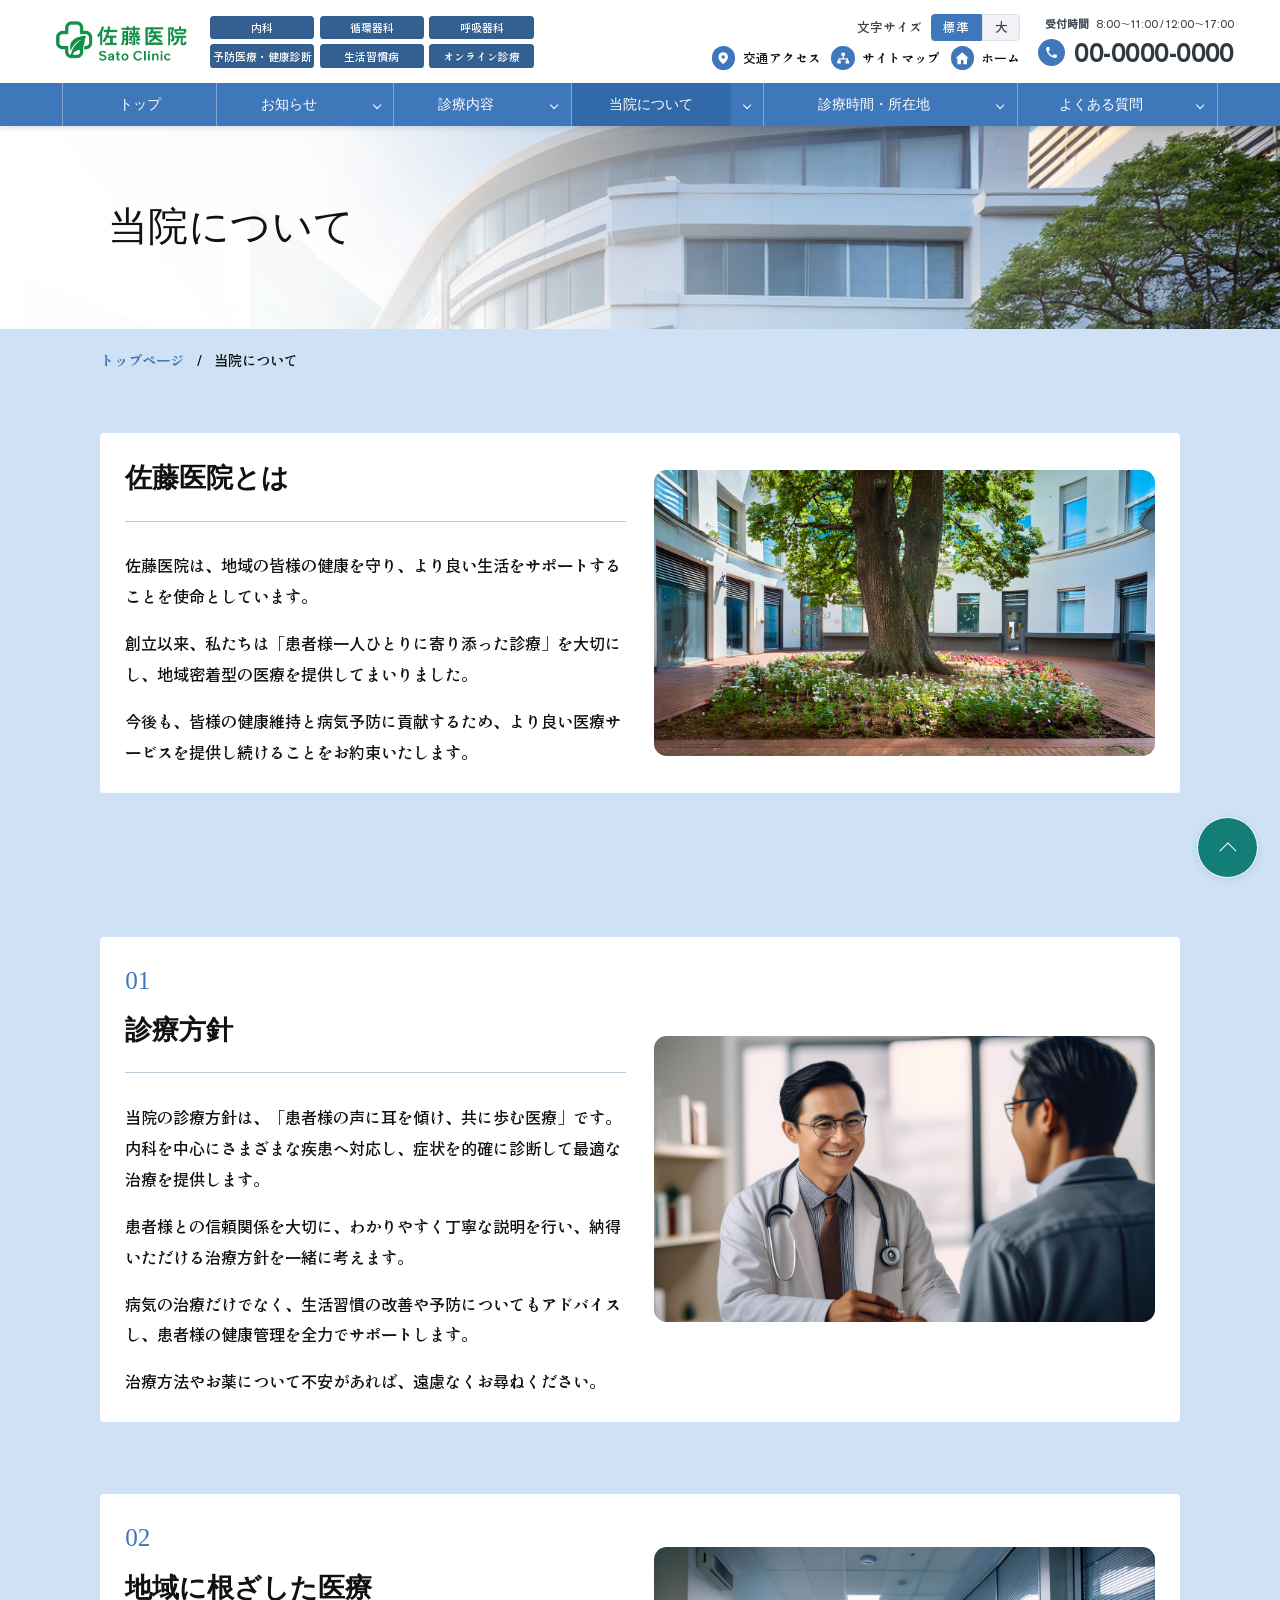
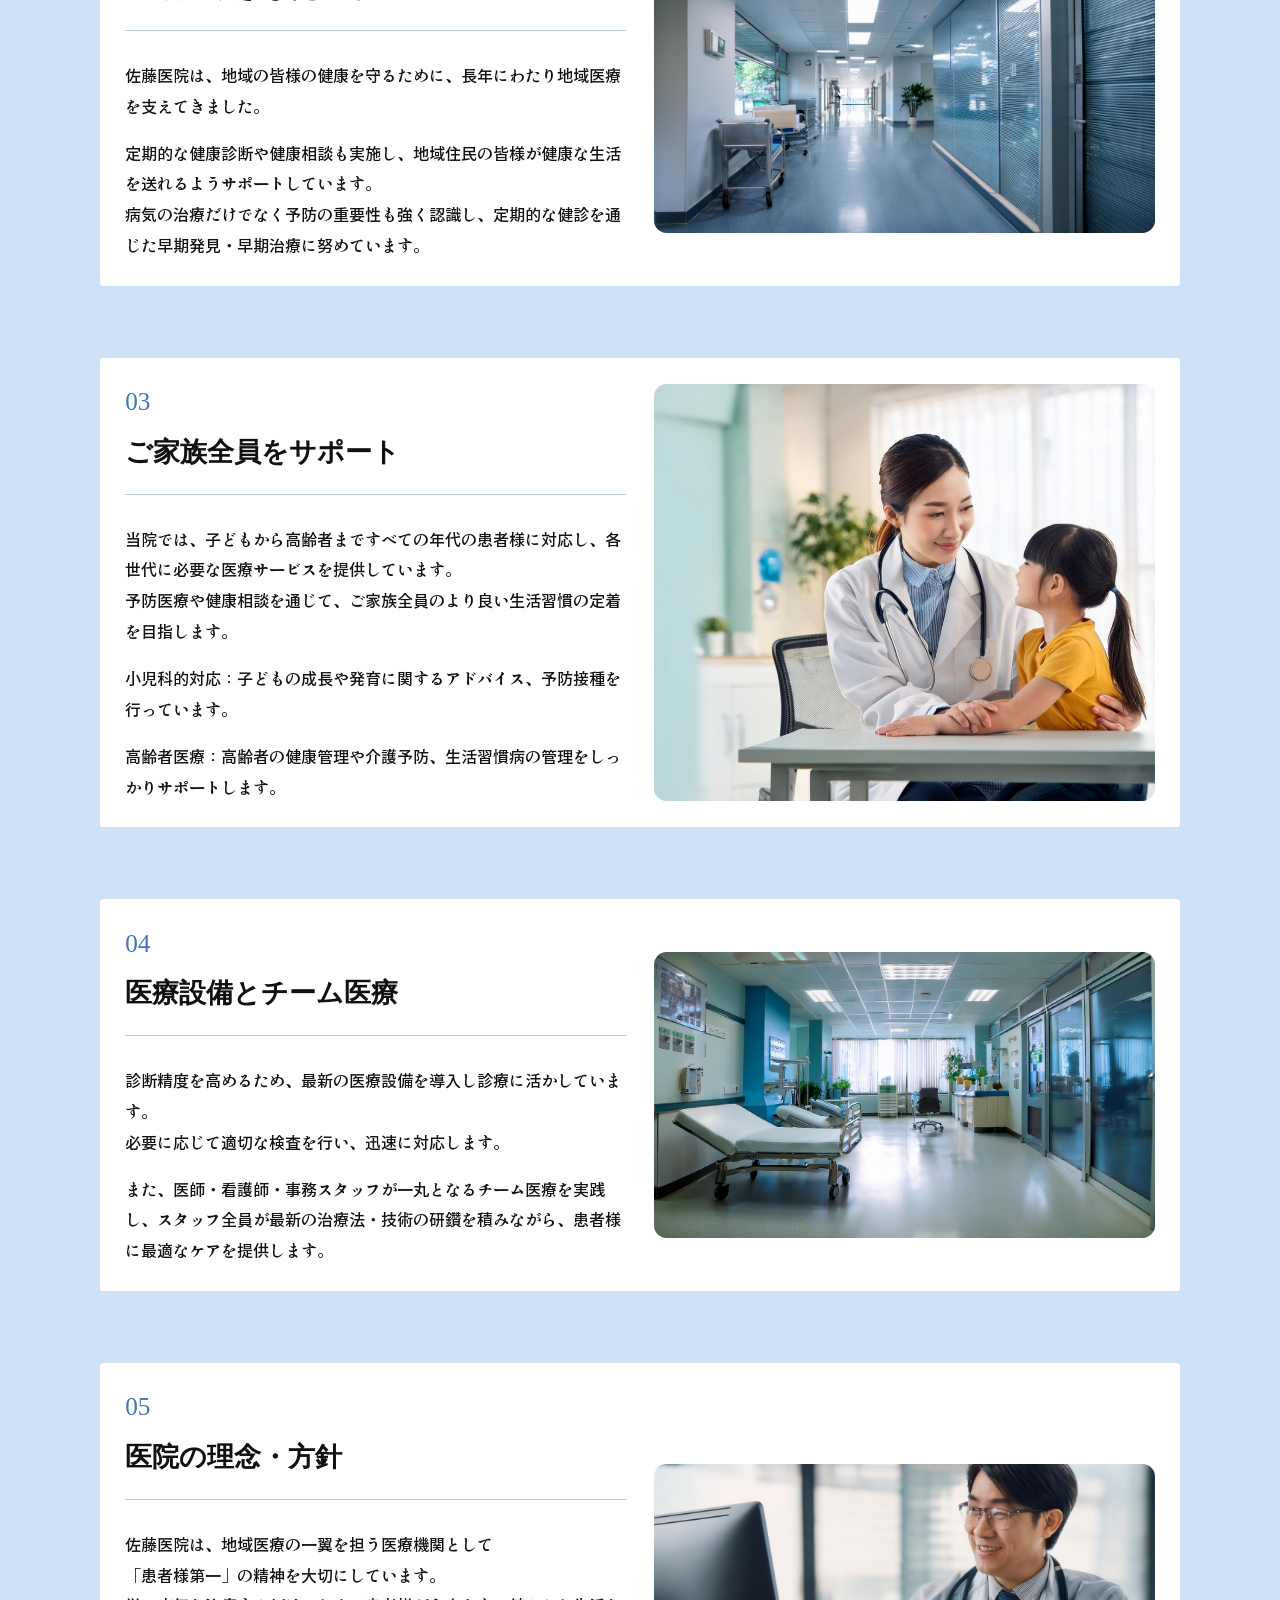
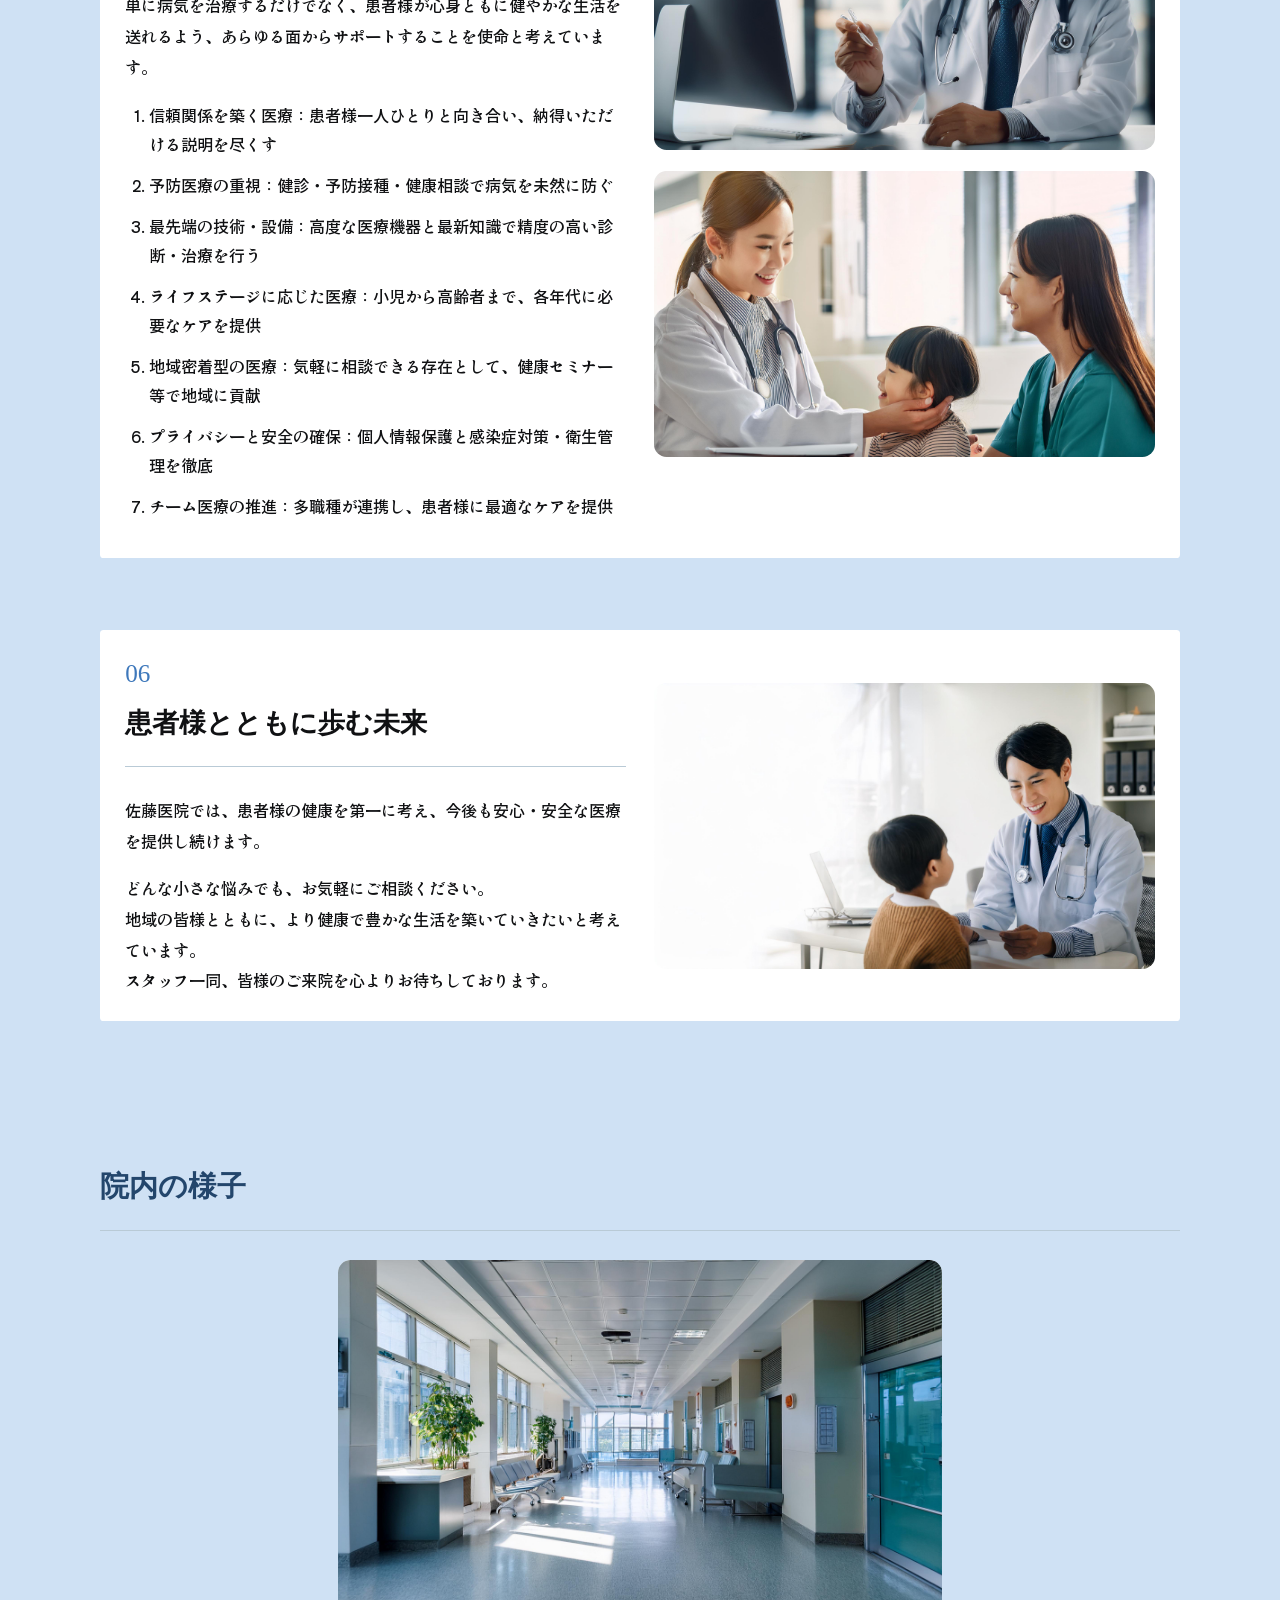
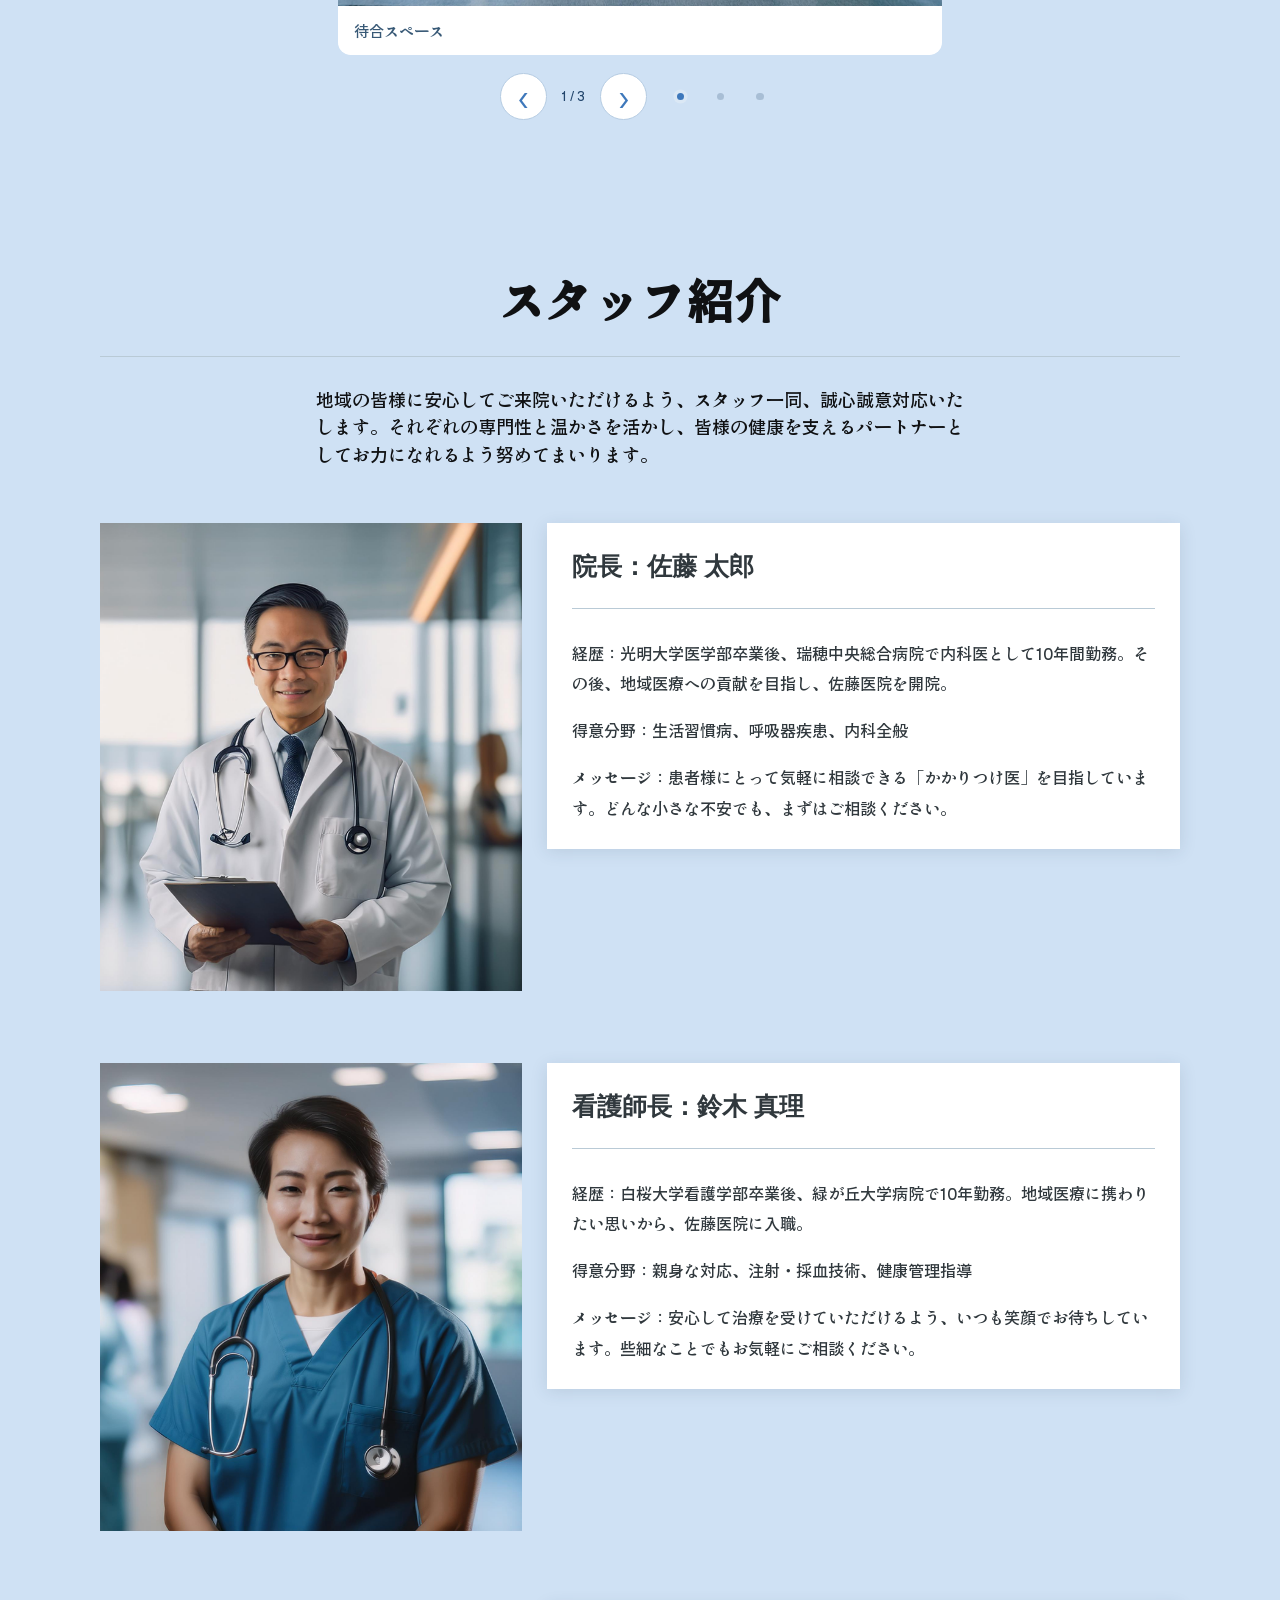
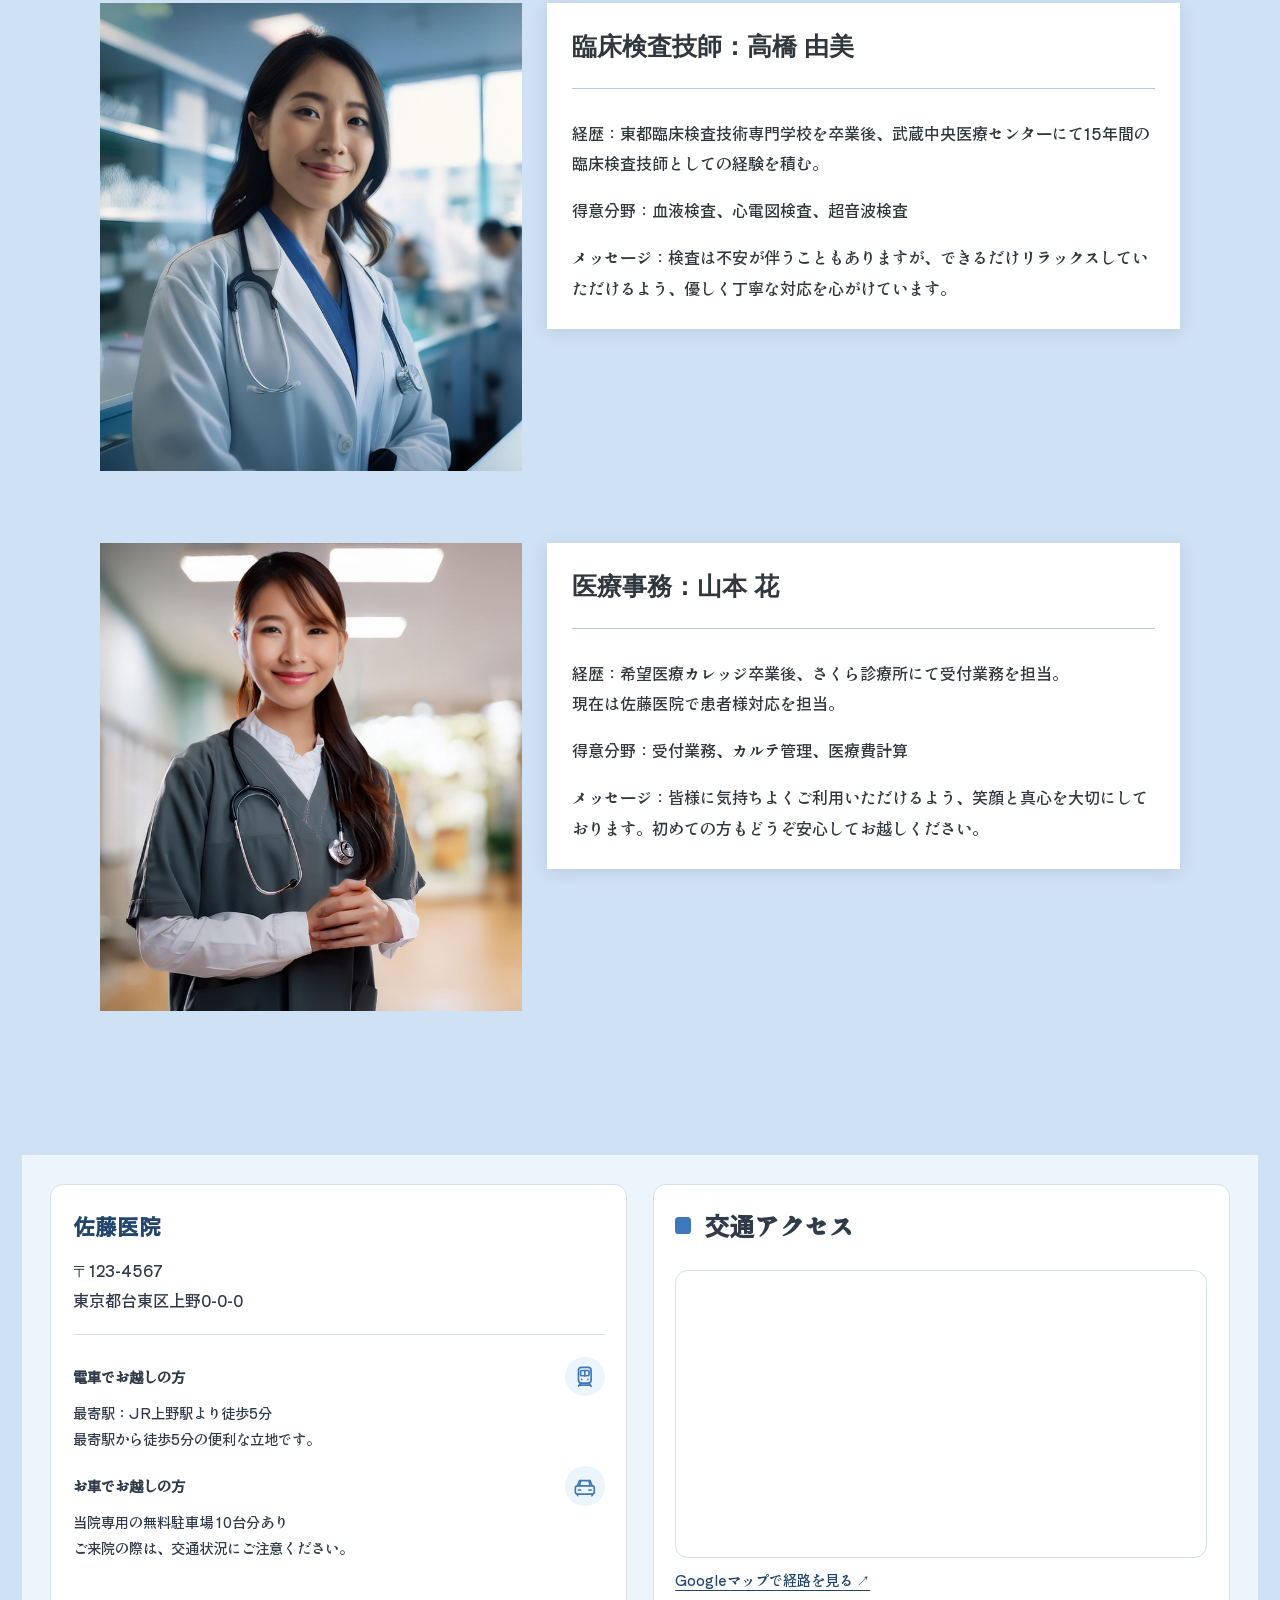
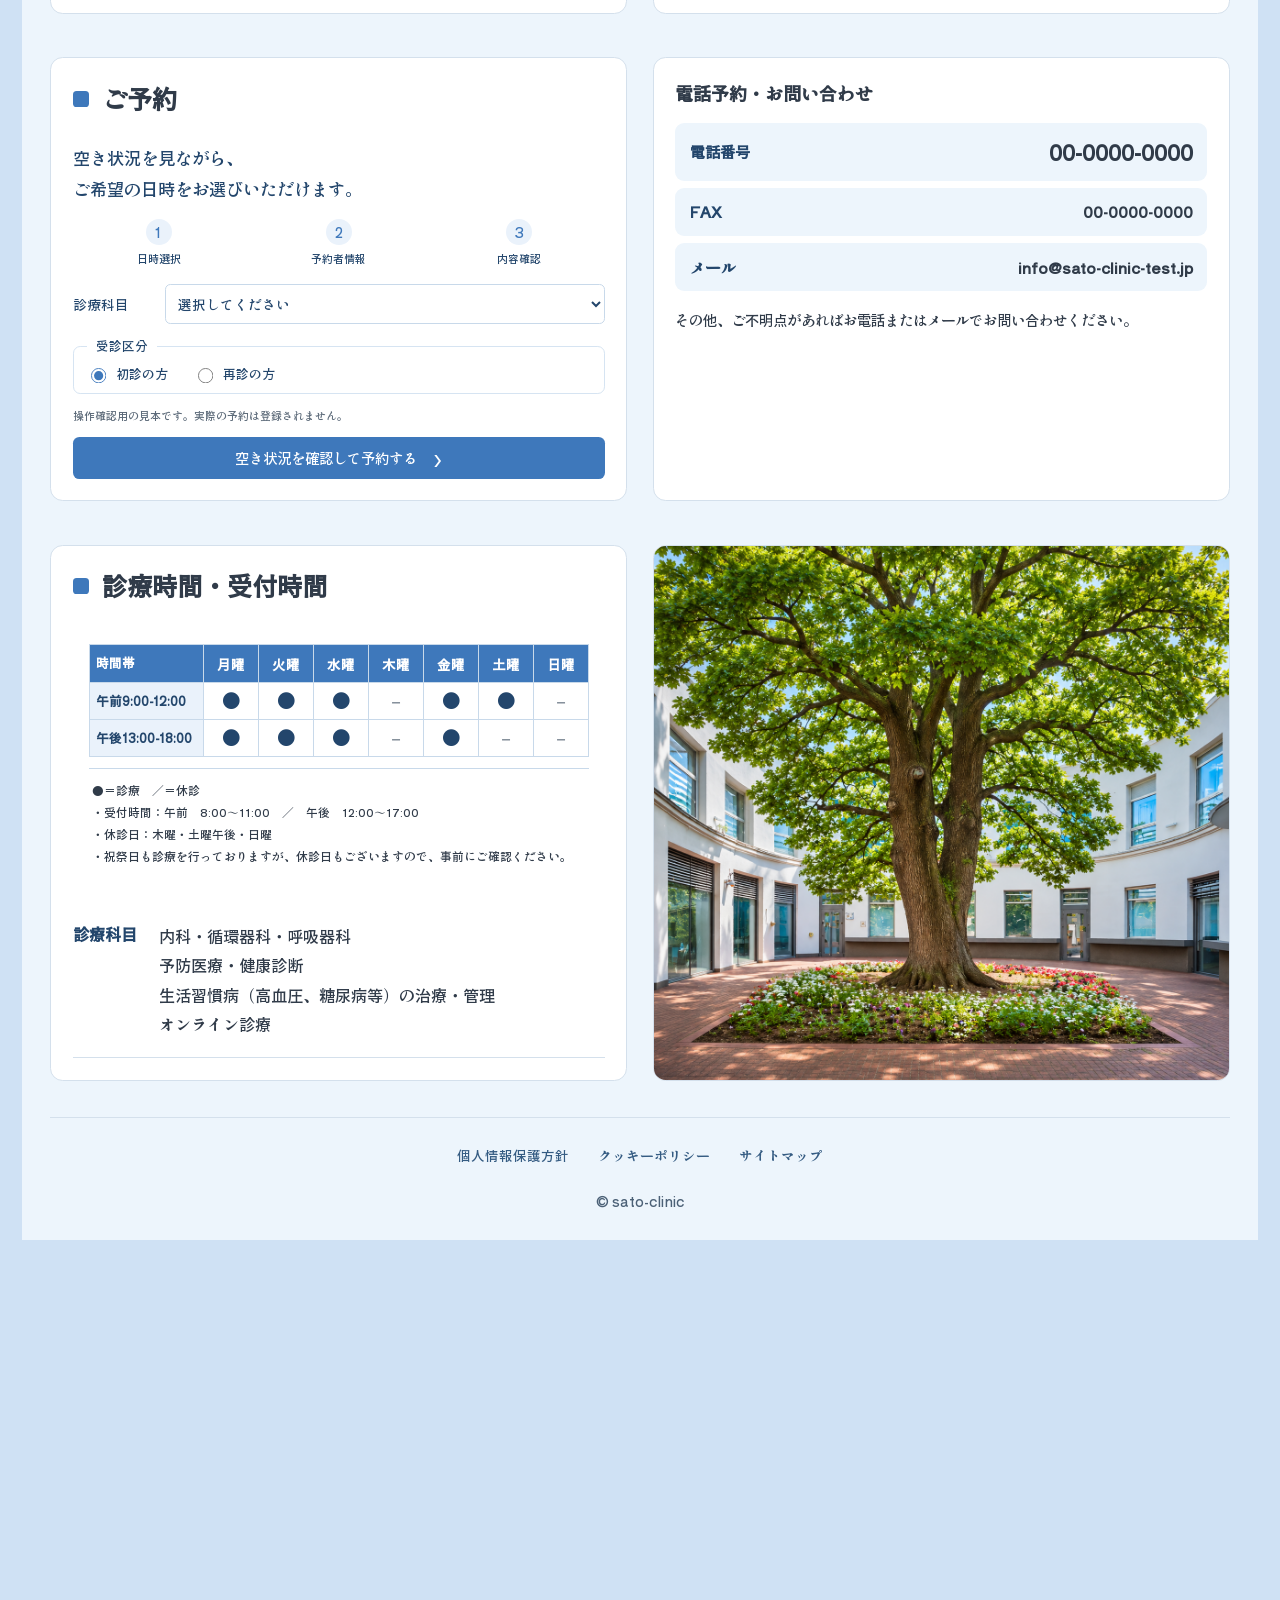
==== commit 2e9d9b90: "１１１６、2回目" ====
--- a/about.html
+++ b/about.html
@@ -4,7 +4,7 @@
    <div class="site-top">
   <div class="site-brand">
     <a class="site-logo" href="index.html" aria-label="佐藤医院 トップページ"><img class="" src="./img/Logo/logo.png" alt="佐藤医院 Sato Clinic ロゴ" loading="eager"></a>
-    <ul class="department-badges" aria-label="診療科目"><li>内科</li><li>循環器科</li><li>呼吸器科</li><li>予防医療・健康診断</li><li>生活習慣病</li></ul>
+    <ul class="department-badges" aria-label="診療科目"><li>内科</li><li>循環器科</li><li>呼吸器科</li><li>予防医療・健康診断</li><li>生活習慣病</li><li>オンライン診療</li></ul>
   </div>
   <div class="header-utilities">
     <div class="text-size-control" role="group" aria-label="文字サイズの変更">
@@ -13,41 +13,48 @@
     </div>
     <nav class="utility-nav" aria-label="便利なリンク">
       <a href="hours.html"><span class="utility-icon"><svg viewBox="0 0 24 24" aria-hidden="true"><path d="M12 2a8 8 0 0 0-8 8c0 6 8 12 8 12s8-6 8-12a8 8 0 0 0-8-8zm0 11a3 3 0 1 1 0-6 3 3 0 0 1 0 6z"/></svg></span>交通アクセス</a>
-      <a href="faq.html"><span class="utility-icon utility-icon-question" aria-hidden="true">?</span>よくあるご質問</a>
+      <a href="sitemap.html"><span class="utility-icon utility-icon-sitemap" aria-hidden="true"><svg viewBox="0 0 24 24"><path d="M9 3h6v5H9zM2 16h6v5H2zM16 16h6v5h-6zM11 8h2v4h7v4h-2v-2H6v2H4v-4h7z"/></svg></span>サイトマップ</a>
       <a href="index.html"><span class="utility-icon"><svg viewBox="0 0 24 24" aria-hidden="true"><path d="m12 2 11 10h-3v10h-6v-7h-4v7H4V12H1z"/></svg></span>ホーム</a>
     </nav>
   </div>
 <div class="header-contact"><p class="header-reception"><span>受付時間</span><span>8:00〜11:00 / 12:00〜17:00</span></p><a class="site-phone" href="tel:0000000000" aria-label="電話番号 00-0000-0000"><svg viewBox="0 0 24 24" aria-hidden="true"><path d="M6.6 10.8a15.5 15.5 0 0 0 6.6 6.6l2.2-2.2a1 1 0 0 1 1-.24c1.1.37 2.3.56 3.6.56a1 1 0 0 1 1 1V20a1 1 0 0 1-1 1C10.6 21 3 13.4 3 4a1 1 0 0 1 1-1h3.5a1 1 0 0 1 1 1c0 1.3.2 2.5.56 3.6a1 1 0 0 1-.24 1z"/></svg><span>00-0000-0000</span></a></div>
 </div>
-<nav class="global-nav" aria-label="グローバルナビゲーション"><a href="index.html">トップ</a><a href="news.html">お知らせ</a><a href="medical.html">診療内容</a><a href="about.html" aria-current="page">当院について</a><a href="hours.html">診療時間・所在地</a><a href="faq.html">よくある質問</a></nav>
- </header><main class="page-main"><section class="page-banner" aria-labelledby="about-page-title"><img src="./img/Hospital_Exterior/hospital_1.jpg" alt="佐藤医院の外観" loading="eager"><h1 class="page-title" id="about-page-title">当院について</h1></section><nav class="page-breadcrumb" aria-label="パンくずリスト"><a href="index.html">トップページ</a><span aria-hidden="true">/</span><span aria-current="page">当院について</span></nav><div class="page-content about-content"><div class="about-intro"><div class="about-text"><h2>佐藤医院とは</h2><p>佐藤医院は、地域の皆様の健康を守り、より良い生活をサポートすることを使命としています。</p><p>創立以来、私たちは「患者様一人ひとりに寄り添った診療」を大切にし、地域密着型の医療を提供してまいりました。</p><p>今後も、皆様の健康維持と病気予防に貢献するため、より良い医療サービスを提供し続けることをお約束いたします。</p></div><img class="about-feature-photo" src="./img/Hospital_Exterior/hospital_2.jpg" alt="緑に囲まれた医院の中庭" loading="lazy"></div><section class="about-block"><div class="about-text"><h2>診療方針</h2><p>当院の診療方針は、「患者様の声に耳を傾け、共に歩む医療」です。内科を中心にさまざまな疾患へ対応し、症状を的確に診断して最適な治療を提供します。</p><p>患者様との信頼関係を大切に、わかりやすく丁寧な説明を行い、納得いただける治療方針を一緒に考えます。</p><p>病気の治療だけでなく、生活習慣の改善や予防についてもアドバイスし、患者様の健康管理を全力でサポートします。</p><p>治療方法やお薬について不安があれば、遠慮なくお尋ねください。</p></div><img class="about-feature-photo" src="./img/Medical_Image/medical_8.jpg" alt="患者の相談を丁寧に聞く医師" loading="lazy"></section><section class="about-block"><div class="about-text"><h2>地域に根ざした医療</h2><p>佐藤医院は、地域の皆様の健康を守るために、長年にわたり地域医療を支えてきました。</p><p>定期的な健康診断や健康相談も実施し、地域住民の皆様が健康な生活を送れるようサポートしています。<br>病気の治療だけでなく予防の重要性も強く認識し、定期的な健診を通じた早期発見・早期治療に努めています。</p></div><img class="about-feature-photo" src="./img/Hospital_Exterior/hospital_5.jpg" alt="自然光の入る医院の廊下" loading="lazy"></section><section class="about-block"><div class="about-text"><h2>ご家族全員をサポート</h2><p>当院では、子どもから高齢者まですべての年代の患者様に対応し、各世代に必要な医療サービスを提供しています。<br>予防医療や健康相談を通じて、ご家族全員のより良い生活習慣の定着を目指します。</p><p>小児科的対応：子どもの成長や発育に関するアドバイス、予防接種を行っています。</p><p>高齢者医療：高齢者の健康管理や介護予防、生活習慣病の管理をしっかりサポートします。</p></div><img class="about-feature-photo about-feature-photo--people" src="./img/Patient_Image/patient_10.jpg" alt="子どもに優しく声をかける医師" loading="lazy"></section><section class="about-block"><div class="about-text"><h2>医療設備とチーム医療</h2><p>診断精度を高めるため、最新の医療設備を導入し診療に活かしています。<br>必要に応じて適切な検査を行い、迅速に対応します。</p><p>また、医師・看護師・事務スタッフが一丸となるチーム医療を実践し、スタッフ全員が最新の治療法・技術の研鑽を積みながら、患者様に最適なケアを提供します。</p></div><img class="about-feature-photo" src="./img/Hospital_Exterior/hospital_3.jpg" alt="診察ベッドや医療設備のある診察室" loading="lazy"></section><section class="about-block"><div class="about-text"><h2>医院の理念・方針</h2><p>佐藤医院は、地域医療の一翼を担う医療機関として「患者様第一」の精神を大切にしています。<br>単に病気を治療するだけでなく、患者様が心身ともに健やかな生活を送れるよう、あらゆる面からサポートすることを使命と考えています。</p><ol class="about-policy-list"><li>信頼関係を築く医療：患者様一人ひとりと向き合い、納得いただける説明を尽くす</li><li>予防医療の重視：健診・予防接種・健康相談で病気を未然に防ぐ</li><li>最先端の技術・設備：高度な医療機器と最新知識で精度の高い診断・治療を行う</li><li>ライフステージに応じた医療：小児から高齢者まで、各年代に必要なケアを提供</li><li>地域密着型の医療：気軽に相談できる存在として、健康セミナー等で地域に貢献</li><li>プライバシーと安全の確保：個人情報保護と感染症対策・衛生管理を徹底</li><li>チーム医療の推進：多職種が連携し、患者様に最適なケアを提供</li></ol></div><div class="about-policy-photos"><img class="about-feature-photo" src="./img/Medical_Image/medical_1.jpg" alt="笑顔で診療について説明する医師" loading="lazy"><img class="about-feature-photo" src="./img/Patient_Image/patient_1.jpg" alt="親子に寄り添い、子どもを診察する医師" loading="lazy"></div></section><section class="about-block"><div class="about-text"><h2>患者様とともに歩む未来</h2><p>佐藤医院では、患者様の健康を第一に考え、今後も安心・安全な医療を提供し続けます。</p><p>どんな小さな悩みでも、お気軽にご相談ください。地域の皆様とともに、より健康で豊かな生活を築いていきたいと考えています。<br>スタッフ一同、皆様のご来院を心よりお待ちしております。</p></div><img class="about-feature-photo" src="./img/Patient_Image/patient_9.jpg" alt="子どもと向き合い診察を行う医師" loading="lazy"></section></div><section class="photo-gallery clinical-slider interior-slider" aria-label="院内の様子" aria-roledescription="カルーセル"><h2>院内の様子</h2><div class="clinical-slider-track" id="interior-slider-track" role="region" aria-label="院内の写真。左右にスワイプ、または矢印キーで切り替えられます" tabindex="0"><figure><img class="gallery-photo" src="./img/Hospital_Exterior/hospital_6.jpg" alt="明るい院内の待合スペース" loading="lazy"><figcaption>待合スペース</figcaption></figure><figure><img class="gallery-photo" src="./img/Hospital_Exterior/hospital_7.jpg" alt="ベッドやモニターを備えた院内の部屋" loading="lazy"><figcaption>院内設備</figcaption></figure><figure><img class="gallery-photo" src="./img/Hospital_Exterior/hospital_8.jpg" alt="自然光の入る院内のベッド周辺" loading="lazy"><figcaption>院内の環境</figcaption></figure></div><div class="clinical-slider-controls" hidden><button class="clinical-slider-arrow" type="button" data-slide="previous" aria-label="前の写真" aria-controls="interior-slider-track">‹</button><p class="clinical-slider-status" role="status" aria-live="polite" aria-atomic="true">1 / 3</p><button class="clinical-slider-arrow" type="button" data-slide="next" aria-label="次の写真" aria-controls="interior-slider-track">›</button><div class="clinical-slider-dots" role="group" aria-label="表示する写真を選択"></div></div></section><section class="staff-section"><h2>スタッフ紹介</h2><p class="staff-lead">地域の皆様に安心してご来院いただけるよう、スタッフ一同、誠心誠意対応いたします。それぞれの専門性と温かさを活かし、皆様の健康を支えるパートナーとしてお力になれるよう努めてまいります。</p><article class="staff-card"><img class="" src="./img/Doctor_Image/sato_taro.jpg" alt="院長：佐藤 太郎の写真" loading="lazy"><div class="staff-details">
-  <h3>院長：佐藤 太郎</h3><p>経歴：光明大学医学部卒業後、瑞穂中央総合病院で内科医として10年間勤務。その後、地域医療への貢献を目指し、佐藤医院を開院。</p><p>得意分野：生活習慣病、呼吸器疾患、内科全般</p><p>メッセージ：患者様にとって気軽に相談できる「かかりつけ医」を目指しています。どんな小さな不安でも、まずはご相談ください。</p></div></article><article class="staff-card"><img class="" src="./img/Doctor_Image/suzuki_mari.jpg" alt="看護師長：鈴木 真理の写真" loading="lazy"><div class="staff-details">
-  <h3>看護師長：鈴木 真理</h3><p>経歴：白桜大学看護学部卒業後、緑が丘大学病院で10年勤務。地域医療に携わりたい思いから、佐藤医院に入職。</p><p>得意分野：親身な対応、注射・採血技術、健康管理指導</p><p>メッセージ：安心して治療を受けていただけるよう、いつも笑顔でお待ちしています。些細なことでもお気軽にご相談ください。</p></div></article><article class="staff-card"><img class="" src="./img/Doctor_Image/takahashi_yumi.jpg" alt="臨床検査技師：高橋 由美の写真" loading="lazy"><div class="staff-details">
-  <h3>臨床検査技師：高橋 由美</h3><p>経歴：東都臨床検査技術専門学校を卒業後、武蔵中央医療センターにて15年間の臨床検査技師としての経験を積む。</p><p>得意分野：血液検査、心電図検査、超音波検査</p><p>メッセージ：検査は不安が伴うこともありますが、できるだけリラックスしていただけるよう、優しく丁寧な対応を心がけています。</p></div></article><article class="staff-card"><img class="" src="./img/Doctor_Image/yamamoto_hana.jpg" alt="医療事務：山本 花の写真" loading="lazy"><div class="staff-details">
-  <h3>医療事務：山本 花</h3><p>経歴：希望医療カレッジ卒業後、さくら診療所にて受付業務を担当。現在は佐藤医院で患者様対応を担当。</p><p>得意分野：受付業務、カルテ管理、医療費計算</p><p>メッセージ：皆様に気持ちよくご利用いただけるよう、笑顔と真心を大切にしております。初めての方もどうぞ安心してお越しください。</p></div></article></section><footer class="clinic-footer" aria-label="佐藤医院の所在地、診療時間、診療科目">
+<nav class="global-nav" aria-label="グローバルナビゲーション"><div class="nav-item"><div class="nav-parent"><a href="index.html" id="nav-parent-0">トップ</a></div></div>
+<div class="nav-item has-submenu"><div class="nav-parent"><a href="news.html" id="nav-parent-1">お知らせ</a><button class="nav-toggle" type="button" aria-expanded="false" aria-controls="mega-menu-1" aria-label="お知らせの詳細メニューを開く"><span aria-hidden="true"></span></button></div><section class="mega-panel" id="mega-menu-1" aria-labelledby="nav-parent-1" aria-hidden="true" inert><div class="mega-inner"><a class="mega-overview" href="news.html">お知らせ<span>一覧を見る</span><span class="mega-overview-arrow" aria-hidden="true">›</span></a><ul class="mega-links"><li><a href="news.html#news-1"><span class="mega-link-arrow" aria-hidden="true">›</span><span>インフルエンザ予防接種について</span></a></li><li><a href="news.html#news-2"><span class="mega-link-arrow" aria-hidden="true">›</span><span>年末年始の休診について</span></a></li><li><a href="news.html#news-3"><span class="mega-link-arrow" aria-hidden="true">›</span><span>健康診断のご案内</span></a></li><li><a href="news.html#news-4"><span class="mega-link-arrow" aria-hidden="true">›</span><span>新型コロナウイルス対策について</span></a></li><li><a href="news.html#news-5"><span class="mega-link-arrow" aria-hidden="true">›</span><span>オンライン診療の導入について</span></a></li></ul></div></section></div>
+<div class="nav-item has-submenu"><div class="nav-parent"><a href="medical.html" id="nav-parent-2">診療内容</a><button class="nav-toggle" type="button" aria-expanded="false" aria-controls="mega-menu-2" aria-label="診療内容の詳細メニューを開く"><span aria-hidden="true"></span></button></div><section class="mega-panel" id="mega-menu-2" aria-labelledby="nav-parent-2" aria-hidden="true" inert><div class="mega-inner"><a class="mega-overview" href="medical.html">診療内容<span>一覧を見る</span><span class="mega-overview-arrow" aria-hidden="true">›</span></a><ul class="mega-links"><li><a href="medical.html#medical-general"><span class="mega-link-arrow" aria-hidden="true">›</span><span>一般内科診療</span></a></li><li><a href="medical.html#medical-lifestyle"><span class="mega-link-arrow" aria-hidden="true">›</span><span>生活習慣病の診断・治療</span></a></li><li><a href="medical.html#medical-digestive"><span class="mega-link-arrow" aria-hidden="true">›</span><span>消化器系の診療</span></a></li><li><a href="medical.html#medical-respiratory"><span class="mega-link-arrow" aria-hidden="true">›</span><span>呼吸器系の診療</span></a></li><li><a href="medical.html#medical-checkups"><span class="mega-link-arrow" aria-hidden="true">›</span><span>健康診断・各種検査</span></a></li><li><a href="medical.html#medical-vaccination"><span class="mega-link-arrow" aria-hidden="true">›</span><span>予防接種</span></a></li><li><a href="medical.html#medical-smoking"><span class="mega-link-arrow" aria-hidden="true">›</span><span>禁煙外来</span></a></li><li><a href="medical.html#medical-online"><span class="mega-link-arrow" aria-hidden="true">›</span><span>オンライン診療</span></a></li><li><a href="medical.html#medical-gallery"><span class="mega-link-arrow" aria-hidden="true">›</span><span>診療風景</span></a></li></ul></div></section></div>
+<div class="nav-item has-submenu"><div class="nav-parent"><a href="about.html" aria-current="page" id="nav-parent-3">当院について</a><button class="nav-toggle" type="button" aria-expanded="false" aria-controls="mega-menu-3" aria-label="当院についての詳細メニューを開く"><span aria-hidden="true"></span></button></div><section class="mega-panel" id="mega-menu-3" aria-labelledby="nav-parent-3" aria-hidden="true" inert><div class="mega-inner"><a class="mega-overview" href="about.html">当院について<span>一覧を見る</span><span class="mega-overview-arrow" aria-hidden="true">›</span></a><ul class="mega-links"><li><a href="about.html#about-introduction"><span class="mega-link-arrow" aria-hidden="true">›</span><span>佐藤医院とは</span></a></li><li><a href="about.html#about-policy"><span class="mega-link-arrow" aria-hidden="true">›</span><span>診療方針</span></a></li><li><a href="about.html#about-community"><span class="mega-link-arrow" aria-hidden="true">›</span><span>地域に根ざした医療</span></a></li><li><a href="about.html#about-family"><span class="mega-link-arrow" aria-hidden="true">›</span><span>ご家族全員をサポート</span></a></li><li><a href="about.html#about-equipment"><span class="mega-link-arrow" aria-hidden="true">›</span><span>医療設備とチーム医療</span></a></li><li><a href="about.html#about-philosophy"><span class="mega-link-arrow" aria-hidden="true">›</span><span>医院の理念・方針</span></a></li><li><a href="about.html#about-future"><span class="mega-link-arrow" aria-hidden="true">›</span><span>患者様とともに歩む未来</span></a></li><li><a href="about.html#about-interior"><span class="mega-link-arrow" aria-hidden="true">›</span><span>院内の様子</span></a></li><li><a href="about.html#about-staff"><span class="mega-link-arrow" aria-hidden="true">›</span><span>スタッフ紹介</span></a></li><li><a href="about.html#about-director"><span class="mega-link-arrow" aria-hidden="true">›</span><span>院長紹介</span></a></li></ul></div></section></div>
+<div class="nav-item has-submenu"><div class="nav-parent"><a href="hours.html" id="nav-parent-4">診療時間・所在地</a><button class="nav-toggle" type="button" aria-expanded="false" aria-controls="mega-menu-4" aria-label="診療時間・所在地の詳細メニューを開く"><span aria-hidden="true"></span></button></div><section class="mega-panel" id="mega-menu-4" aria-labelledby="nav-parent-4" aria-hidden="true" inert><div class="mega-inner"><a class="mega-overview" href="hours.html">診療時間・所在地<span>一覧を見る</span><span class="mega-overview-arrow" aria-hidden="true">›</span></a><ul class="mega-links"><li><a href="hours.html#hours-reservation"><span class="mega-link-arrow" aria-hidden="true">›</span><span>ご予約</span></a></li><li><a href="hours.html#hours-schedule"><span class="mega-link-arrow" aria-hidden="true">›</span><span>診療時間・受付時間</span></a></li><li><a href="hours.html#hours-access"><span class="mega-link-arrow" aria-hidden="true">›</span><span>交通アクセス</span></a></li><li><a href="hours.html#hours-directions"><span class="mega-link-arrow" aria-hidden="true">›</span><span>電車・お車でお越しの方</span></a></li><li><a href="hours.html#hours-contact"><span class="mega-link-arrow" aria-hidden="true">›</span><span>電話予約・お問い合わせ</span></a></li></ul></div></section></div>
+<div class="nav-item has-submenu"><div class="nav-parent"><a href="faq.html" id="nav-parent-5">よくある質問</a><button class="nav-toggle" type="button" aria-expanded="false" aria-controls="mega-menu-5" aria-label="よくある質問の詳細メニューを開く"><span aria-hidden="true"></span></button></div><section class="mega-panel" id="mega-menu-5" aria-labelledby="nav-parent-5" aria-hidden="true" inert><div class="mega-inner"><a class="mega-overview" href="faq.html">よくある質問<span>一覧を見る</span><span class="mega-overview-arrow" aria-hidden="true">›</span></a><ul class="mega-links"><li><a href="faq.html#faq-consultation"><span class="mega-link-arrow" aria-hidden="true">›</span><span>診療について</span></a></li><li><a href="faq.html#faq-checkups"><span class="mega-link-arrow" aria-hidden="true">›</span><span>予防接種・健康診断について</span></a></li><li><a href="faq.html#faq-payment"><span class="mega-link-arrow" aria-hidden="true">›</span><span>お支払いについて</span></a></li><li><a href="faq.html#faq-other"><span class="mega-link-arrow" aria-hidden="true">›</span><span>その他</span></a></li></ul></div></section></div></nav>
+ </header><main class="page-main"><section class="page-banner" aria-labelledby="about-page-title"><img src="./img/Hospital_Exterior/hospital_1.jpg" alt="佐藤医院の外観" loading="eager"><h1 class="page-title" id="about-page-title">当院について</h1></section><nav class="page-breadcrumb" aria-label="パンくずリスト"><a href="index.html">トップページ</a><span aria-hidden="true">/</span><span aria-current="page">当院について</span></nav><div class="page-content about-content"><div class="about-intro"><div class="about-text"><h2 id="about-introduction"  class="section-rule">佐藤医院とは</h2><p>佐藤医院は、地域の皆様の健康を守り、より良い生活をサポートすることを使命としています。</p><p>創立以来、私たちは「患者様一人ひとりに寄り添った診療」を大切にし、地域密着型の医療を提供してまいりました。</p><p>今後も、皆様の健康維持と病気予防に貢献するため、より良い医療サービスを提供し続けることをお約束いたします。</p></div><img class="about-feature-photo" src="./img/Hospital_Exterior/hospital_2.jpg" alt="緑に囲まれた医院の中庭" loading="lazy"></div><section class="about-block"><div class="about-text"><h2 id="about-policy"  class="section-rule">診療方針</h2><p>当院の診療方針は、「患者様の声に耳を傾け、共に歩む医療」です。内科を中心にさまざまな疾患へ対応し、症状を的確に診断して最適な治療を提供します。</p><p>患者様との信頼関係を大切に、わかりやすく丁寧な説明を行い、納得いただける治療方針を一緒に考えます。</p><p>病気の治療だけでなく、生活習慣の改善や予防についてもアドバイスし、患者様の健康管理を全力でサポートします。</p><p>治療方法やお薬について不安があれば、遠慮なくお尋ねください。</p></div><img class="about-feature-photo" src="./img/Medical_Image/medical_8.jpg" alt="患者の相談を丁寧に聞く医師" loading="lazy"></section><section class="about-block"><div class="about-text"><h2 id="about-community"  class="section-rule">地域に根ざした医療</h2><p>佐藤医院は、地域の皆様の健康を守るために、長年にわたり地域医療を支えてきました。</p><p>定期的な健康診断や健康相談も実施し、地域住民の皆様が健康な生活を送れるようサポートしています。<br>病気の治療だけでなく予防の重要性も強く認識し、定期的な健診を通じた早期発見・早期治療に努めています。</p></div><img class="about-feature-photo" src="./img/Hospital_Exterior/hospital_5.jpg" alt="自然光の入る医院の廊下" loading="lazy"></section><section class="about-block"><div class="about-text"><h2 id="about-family"  class="section-rule">ご家族全員をサポート</h2><p>当院では、子どもから高齢者まですべての年代の患者様に対応し、各世代に必要な医療サービスを提供しています。<br>予防医療や健康相談を通じて、ご家族全員のより良い生活習慣の定着を目指します。</p><p>小児科的対応：子どもの成長や発育に関するアドバイス、予防接種を行っています。</p><p>高齢者医療：高齢者の健康管理や介護予防、生活習慣病の管理をしっかりサポートします。</p></div><img class="about-feature-photo about-feature-photo--people" src="./img/Patient_Image/patient_10.jpg" alt="子どもに優しく声をかける医師" loading="lazy"></section><section class="about-block"><div class="about-text"><h2 id="about-equipment"  class="section-rule">医療設備とチーム医療</h2><p>診断精度を高めるため、最新の医療設備を導入し診療に活かしています。<br>必要に応じて適切な検査を行い、迅速に対応します。</p><p>また、医師・看護師・事務スタッフが一丸となるチーム医療を実践し、スタッフ全員が最新の治療法・技術の研鑽を積みながら、患者様に最適なケアを提供します。</p></div><img class="about-feature-photo" src="./img/Hospital_Exterior/hospital_3.jpg" alt="診察ベッドや医療設備のある診察室" loading="lazy"></section><section class="about-block"><div class="about-text"><h2 id="about-philosophy"  class="section-rule">医院の理念・方針</h2><p>佐藤医院は、地域医療の一翼を担う医療機関として<br>「患者様第一」の精神を大切にしています。<br>単に病気を治療するだけでなく、患者様が心身ともに健やかな生活を送れるよう、あらゆる面からサポートすることを使命と考えています。</p><ol class="about-policy-list"><li>信頼関係を築く医療：患者様一人ひとりと向き合い、納得いただける説明を尽くす</li><li>予防医療の重視：健診・予防接種・健康相談で病気を未然に防ぐ</li><li>最先端の技術・設備：高度な医療機器と最新知識で精度の高い診断・治療を行う</li><li>ライフステージに応じた医療：小児から高齢者まで、各年代に必要なケアを提供</li><li>地域密着型の医療：気軽に相談できる存在として、健康セミナー等で地域に貢献</li><li>プライバシーと安全の確保：個人情報保護と感染症対策・衛生管理を徹底</li><li>チーム医療の推進：多職種が連携し、患者様に最適なケアを提供</li></ol></div><div class="about-policy-photos"><img class="about-feature-photo" src="./img/Medical_Image/medical_1.jpg" alt="笑顔で診療について説明する医師" loading="lazy"><img class="about-feature-photo" src="./img/Patient_Image/patient_1.jpg" alt="親子に寄り添い、子どもを診察する医師" loading="lazy"></div></section><section class="about-block"><div class="about-text"><h2 id="about-future"  class="section-rule">患者様とともに歩む未来</h2><p>佐藤医院では、患者様の健康を第一に考え、今後も安心・安全な医療を提供し続けます。</p><p>どんな小さな悩みでも、お気軽にご相談ください。<br>地域の皆様とともに、より健康で豊かな生活を築いていきたいと考えています。<br>スタッフ一同、皆様のご来院を心よりお待ちしております。</p></div><img class="about-feature-photo" src="./img/Patient_Image/patient_9.jpg" alt="子どもと向き合い診察を行う医師" loading="lazy"></section></div><section class="photo-gallery clinical-slider interior-slider" aria-label="院内の様子" aria-roledescription="カルーセル"><h2 id="about-interior"  class="section-rule">院内の様子</h2><div class="clinical-slider-track" id="interior-slider-track" role="region" aria-label="院内の写真。左右にスワイプ、または矢印キーで切り替えられます" tabindex="0"><figure><img class="gallery-photo" src="./img/Hospital_Exterior/hospital_6.jpg" alt="明るい院内の待合スペース" loading="lazy"><figcaption>待合スペース</figcaption></figure><figure><img class="gallery-photo" src="./img/Hospital_Exterior/hospital_7.jpg" alt="ベッドやモニターを備えた院内の部屋" loading="lazy"><figcaption>院内設備</figcaption></figure><figure><img class="gallery-photo" src="./img/Hospital_Exterior/hospital_8.jpg" alt="自然光の入る院内のベッド周辺" loading="lazy"><figcaption>院内の環境</figcaption></figure></div><div class="clinical-slider-controls" hidden><button class="clinical-slider-arrow" type="button" data-slide="previous" aria-label="前の写真" aria-controls="interior-slider-track">‹</button><p class="clinical-slider-status" role="status" aria-live="polite" aria-atomic="true">1 / 3</p><button class="clinical-slider-arrow" type="button" data-slide="next" aria-label="次の写真" aria-controls="interior-slider-track">›</button><div class="clinical-slider-dots" role="group" aria-label="表示する写真を選択"></div></div></section><section class="staff-section"><h2 id="about-staff"  class="section-rule">スタッフ紹介</h2><p class="staff-lead">地域の皆様に安心してご来院いただけるよう、スタッフ一同、誠心誠意対応いたします。それぞれの専門性と温かさを活かし、皆様の健康を支えるパートナーとしてお力になれるよう努めてまいります。</p><article class="staff-card"><img class="" src="./img/Doctor_Image/sato_taro.jpg" alt="院長：佐藤 太郎の写真" loading="lazy"><div class="staff-details">
+  <h3 id="about-director" class="section-rule">院長：佐藤 太郎</h3><p>経歴：光明大学医学部卒業後、瑞穂中央総合病院で内科医として10年間勤務。その後、地域医療への貢献を目指し、佐藤医院を開院。</p><p>得意分野：生活習慣病、呼吸器疾患、内科全般</p><p>メッセージ：患者様にとって気軽に相談できる「かかりつけ医」を目指しています。どんな小さな不安でも、まずはご相談ください。</p></div></article><article class="staff-card"><img class="" src="./img/Doctor_Image/suzuki_mari.jpg" alt="看護師長：鈴木 真理の写真" loading="lazy"><div class="staff-details">
+  <h3 class="section-rule">看護師長：鈴木 真理</h3><p>経歴：白桜大学看護学部卒業後、緑が丘大学病院で10年勤務。地域医療に携わりたい思いから、佐藤医院に入職。</p><p>得意分野：親身な対応、注射・採血技術、健康管理指導</p><p>メッセージ：安心して治療を受けていただけるよう、いつも笑顔でお待ちしています。些細なことでもお気軽にご相談ください。</p></div></article><article class="staff-card"><img class="" src="./img/Doctor_Image/takahashi_yumi.jpg" alt="臨床検査技師：高橋 由美の写真" loading="lazy"><div class="staff-details">
+  <h3 class="section-rule">臨床検査技師：高橋 由美</h3><p>経歴：東都臨床検査技術専門学校を卒業後、武蔵中央医療センターにて15年間の臨床検査技師としての経験を積む。</p><p>得意分野：血液検査、心電図検査、超音波検査</p><p>メッセージ：検査は不安が伴うこともありますが、できるだけリラックスしていただけるよう、優しく丁寧な対応を心がけています。</p></div></article><article class="staff-card"><img class="" src="./img/Doctor_Image/yamamoto_hana.jpg" alt="医療事務：山本 花の写真" loading="lazy"><div class="staff-details">
+  <h3 class="section-rule">医療事務：山本 花</h3><p>経歴：希望医療カレッジ卒業後、さくら診療所にて受付業務を担当。<br>現在は佐藤医院で患者様対応を担当。</p><p>得意分野：受付業務、カルテ管理、医療費計算</p><p>メッセージ：皆様に気持ちよくご利用いただけるよう、笑顔と真心を大切にしております。初めての方もどうぞ安心してお越しください。</p></div></article></section><footer class="clinic-footer" aria-label="佐藤医院の所在地、診療時間、診療科目">
 <div class="clinic-columns clinic-columns--access-first">
- <section class="clinic-access-details" aria-label="医院情報とお問い合わせ">
+  <section class="clinic-access-details" aria-label="医院情報とお問い合わせ">
+  <div class="clinic-access-note">
   <p class="clinic-access-name">佐藤医院</p>
-  <p>〒123-4567<br>東京都台東区上野0-0-0</p>
-  <div class="clinic-access-note">
+  <p class="clinic-access-address">〒123-4567<br>東京都台東区上野0-0-0</p>
+
    <p><strong class="access-method-title"><span>電車でお越しの方</span><svg class="access-method-icon" viewBox="0 0 24 24" aria-hidden="true" focusable="false" fill="none" stroke="currentColor" stroke-width="1.6" stroke-linecap="round" stroke-linejoin="round"><rect x="6" y="3" width="12" height="15" rx="3"/><rect x="8" y="6" width="8" height="5" rx="1"/><path d="M12 6v5M8 18l-2 3m10-3 2 3M7 20h10"/><circle cx="9" cy="14.5" r=".8" fill="currentColor" stroke="none"/><circle cx="15" cy="14.5" r=".8" fill="currentColor" stroke="none"/></svg></strong>最寄駅：JR上野駅より徒歩5分<br>最寄駅から徒歩5分の便利な立地です。</p>
    <p><strong class="access-method-title"><span>お車でお越しの方</span><svg class="access-method-icon" viewBox="0 0 24 24" aria-hidden="true" focusable="false" fill="none" stroke="currentColor" stroke-width="1.6" stroke-linecap="round" stroke-linejoin="round"><path d="m5 12 2-5h10l2 5"/><rect x="3" y="12" width="18" height="8" rx="2"/><path d="M5 20v2m14-2v2M6 16h2m8 0h2M8 7l-1 5m9-5 1 5"/></svg></strong>当院専用の無料駐車場 10台分あり<br>ご来院の際は、交通状況にご注意ください。</p>
   </div>
-  <div class="clinic-contact-box">
+ </section>
+ <section class="clinic-access" aria-label="所在地と交通アクセス">
+  <h3 class="clinic-section-title">交通アクセス</h3>
+  <iframe class="footer-map" title="交通アクセスのGoogleマップ" src="https://maps.google.com/maps?q=%E6%9D%B1%E4%BA%AC%E9%83%BD%E5%8F%B0%E6%9D%B1%E5%8C%BA%E6%9D%B1%E4%B8%8A%E9%87%8E3-15-5%20%E6%9B%BD%E6%88%91%E3%83%93%E3%83%AB3F&amp;output=embed&amp;hl=ja" width="540" height="320" loading="lazy" referrerpolicy="no-referrer-when-downgrade" allowfullscreen></iframe>
+  <a class="map-directions" href="https://www.google.com/maps/dir/?api=1&amp;destination=%E6%9D%B1%E4%BA%AC%E9%83%BD%E5%8F%B0%E6%9D%B1%E5%8C%BA%E6%9D%B1%E4%B8%8A%E9%87%8E3-15-5%20%E6%9B%BD%E6%88%91%E3%83%93%E3%83%AB3F" target="_blank" rel="noopener noreferrer">Googleマップで経路を見る<span aria-hidden="true"> ↗</span></a>
+
+
+ </section>
+ <div class="clinic-right"><section class="clinic-reservation" aria-label="ご予約フォーム"><h3 class="clinic-section-title">ご予約</h3><form class="reservation-preview" aria-label="ご予約フォーム"><p class="booking-launch-lead">空き状況を見ながら、<br>ご希望の日時をお選びいただけます。</p><ol class="booking-launch-steps" aria-label="ご予約の流れ"><li><b>1</b>日時選択</li><li><b>2</b>予約者情報</li><li><b>3</b>内容確認</li></ol><label class="booking-launch-field"><span>診療科目</span><select name="department" aria-label="診療科目" required><option value="">選択してください</option><option>内科</option><option>循環器科</option><option>呼吸器科</option><option>予防医療・健康診断</option><option>生活習慣病</option><option>オンライン診療</option></select></label><fieldset class="booking-visit booking-launch-visit"><legend>受診区分</legend><label><input type="radio" name="visit" value="初診" checked> 初診の方</label><label><input type="radio" name="visit" value="再診"> 再診の方</label></fieldset><p class="booking-launch-note">操作確認用の見本です。実際の予約は登録されません。</p><button class="reservation-preview-button" type="submit">空き状況を確認して予約する <span aria-hidden="true">›</span></button></form></section></div>
+ <div class="clinic-contact-box">
    <h4>電話予約・お問い合わせ</h4>
    <div class="clinic-contact-line"><span>電話番号</span><a href="tel:0000000000">00-0000-0000</a></div>
    <div class="clinic-contact-line"><span>FAX</span><strong>00-0000-0000</strong></div>
    <div class="clinic-contact-line"><span>メール</span><a class="clinic-email" href="mailto:info@sato-clinic-test.jp">info@sato-clinic-test.jp</a></div>
    <p>その他、ご不明点があればお電話またはメールでお問い合わせください。</p>
   </div>
- </section>
- <section class="clinic-access" aria-label="所在地と交通アクセス">
-  <h3 class="clinic-section-title">交通アクセス</h3>
-  <iframe class="footer-map" title="交通アクセスのGoogleマップ" src="https://maps.google.com/maps?q=%E6%9D%B1%E4%BA%AC%E9%83%BD%E5%8F%B0%E6%9D%B1%E5%8C%BA%E6%9D%B1%E4%B8%8A%E9%87%8E3-15-5%20%E6%9B%BD%E6%88%91%E3%83%93%E3%83%AB3F&amp;output=embed&amp;hl=ja" width="540" height="320" loading="lazy" referrerpolicy="no-referrer-when-downgrade" allowfullscreen></iframe>
-  <a class="map-directions" href="https://www.google.com/maps/dir/?api=1&amp;destination=%E6%9D%B1%E4%BA%AC%E9%83%BD%E5%8F%B0%E6%9D%B1%E5%8C%BA%E6%9D%B1%E4%B8%8A%E9%87%8E3-15-5%20%E6%9B%BD%E6%88%91%E3%83%93%E3%83%AB3F" target="_blank" rel="noopener noreferrer">Googleマップで経路を見る<span aria-hidden="true"> ↗</span></a>
-  <img class="clinic-access-photo" src="./img/Infomation_Image/information_2.jpg" alt="明るい窓辺で笑顔で案内を受ける患者" loading="lazy">
-
- </section>
  <section class="clinic-hours" aria-label="診療時間と連絡先">
   <h3 class="clinic-section-title">診療時間・受付時間</h3>
   <div class="schedule-panel" aria-label="診療時間表"><div class="schedule-inner">
@@ -55,13 +62,14 @@
 <tbody><tr><td><span class="hours-period">午前</span><span class="hours-time">9:00-12:00</span></td><td>●</td><td>●</td><td>●</td><td class="dash">－</td><td>●</td><td>●</td><td class="dash">－</td></tr><tr><td><span class="hours-period">午後</span><span class="hours-time">13:00-18:00</span></td><td>●</td><td>●</td><td>●</td><td class="dash">－</td><td>●</td><td class="dash">－</td><td class="dash">－</td></tr></tbody></table></div>
 <div class="schedule-note"><p>●＝診療　／＝休診</p><p>・受付時間：午前　8:00〜11:00　／　午後　12:00〜17:00</p><p>・休診日：木曜・土曜午後・日曜</p><p>・祝祭日も診療を行っておりますが、休診日もございますので、事前にご確認ください。</p></div></div></div>
   <dl class="clinic-info-list">
-   <div class="clinic-info-row"><dt>診療科目</dt><dd>内科・循環器科・呼吸器科<br>予防医療・健康診断<br>生活習慣病（高血圧、糖尿病等）の治療・管理</dd></div>
+   <div class="clinic-info-row"><dt>診療科目</dt><dd>内科・循環器科・呼吸器科<br>予防医療・健康診断<br>生活習慣病（高血圧、糖尿病等）の治療・管理<br>オンライン診療</dd></div>
   </dl>
 
  </section>
- <div class="clinic-right"><section class="clinic-reservation" aria-label="ご予約フォーム"><h3 class="clinic-section-title">ご予約</h3><form class="reservation-preview" aria-label="ご予約フォーム"><p class="booking-launch-lead">空き状況を見ながら、<br>ご希望の日時をお選びいただけます。</p><ol class="booking-launch-steps" aria-label="ご予約の流れ"><li><b>1</b>日時選択</li><li><b>2</b>予約者情報</li><li><b>3</b>内容確認</li></ol><label class="booking-launch-field"><span>診療科目</span><select name="department" aria-label="診療科目" required><option value="">選択してください</option><option>内科</option><option>循環器科</option><option>呼吸器科</option><option>予防医療・健康診断</option><option>生活習慣病</option></select></label><fieldset class="booking-visit booking-launch-visit"><legend>受診区分</legend><label><input type="radio" name="visit" value="初診" checked> 初診の方</label><label><input type="radio" name="visit" value="再診"> 再診の方</label></fieldset><p class="booking-launch-note">操作確認用の見本です。実際の予約は登録されません。</p><button class="reservation-preview-button" type="submit">空き状況を確認して予約する <span aria-hidden="true">›</span></button></form></section></div>
+ <div class="clinic-photo-card"><img class="clinic-access-photo" src="./img/Hospital_Exterior/courtyard_tree_footer_v2.png" alt="中庭に広がる大きな木と鮮やかな緑" loading="lazy"></div>
 
 </div>
+<nav class="footer-policy-links" aria-label="サイトに関する情報"><a href="privacy.html">個人情報保護方針</a><a href="cookie-policy.html">クッキーポリシー</a><a href="sitemap.html">サイトマップ</a></nav>
 <small class="footer-copyright">© sato-clinic</small>
 </footer></main><a class="back-to-top" href="#top" aria-label="最上部に戻る" title="最上部に戻る"></a>
 </body></html>
--- a/css/style.css
+++ b/css/style.css
@@ -26,8 +26,8 @@
 .2px 78px;}
 .site-brand {display:flex;align-items:center;gap:16px;min-width:0;}
 .site-logo {width:220px;display:block;flex-shrink:0;}
-.department-badges {display:flex;flex-wrap:wrap;align-content:center;gap:6px;margin:0;padding:0;list-style:none;min-width:0;}
-.department-badges li {padding:4px 9px;border-radius:4px;background:#345f91;color:#fff;font-size:calc(12px * var(--text-scale,1));font-weight:500;line-height:1.5;}
+.department-badges {display:grid;grid-template-columns:repeat(3,minmax(0,1fr));grid-auto-rows:1fr;align-content:center;gap:6px;flex:1;width:360px;max-width:360px;margin:0;padding:0;list-style:none;min-width:0;}
+.department-badges li {display:flex;align-items:center;justify-content:center;text-align:center;text-wrap:balance;overflow-wrap:anywhere;padding:4px 3px;border-radius:4px;background:#345f91;color:#fff;font-size:calc(12px * var(--text-scale,1));font-weight:500;line-height:1.5;}
 .site-logo img {width:220px;height:66px;object-fit:contain;object-position:left center;}
 .site-phone {display:inline-flex;align-items:center;justify-content:flex-end;gap:10px;font-family:inherit;font-size:calc(26px * var(--text-scale, 1));font-weight:700;line-height:1.3;letter-spacing:.02em;color:#303943;white-space:nowrap;}
 .site-phone svg {width:30px;height:30px;padding:7px;border-radius:50%;background:var(--header-blue);color:#fff;flex-shrink:0;fill:currentColor;}
@@ -147,6 +147,8 @@
 .faq-group-intro {position:relative;display:flex;align-items:center;min-height:220px;padding:32px;margin-bottom:24px;border-radius:12px;overflow:hidden;background:#edf5fc;isolation:isolate;}
 .faq-group-intro::after {content:'';position:absolute;inset:0;background:linear-gradient(90deg,#edf5fc 0%,rgba(237,245,252,.97) 35%,rgba(237,245,252,.7) 65%,rgba(237,245,252,.2));z-index:0;}
 .faq-group-intro--clear::after {display:none;}
+.faq-group-intro--fade .faq-group-photo {-webkit-mask-image:linear-gradient(90deg,transparent 0%,rgba(0,0,0,.4) 45%,#000 100%);mask-image:linear-gradient(90deg,transparent 0%,rgba(0,0,0,.4) 45%,#000 100%);}
+.faq-group-intro--payment .faq-group-photo {-webkit-mask-image:linear-gradient(90deg,transparent 50%,#000 100%);mask-image:linear-gradient(90deg,transparent 50%,#000 100%);}
 .faq-group-intro h2 {position:relative;z-index:1;max-width:70%;margin-bottom:0;}
 .faq-group-photo {position:absolute;right:0;top:0;width:65%;height:100%;object-fit:cover;object-position:right 20%;z-index:0;}
 .faq-item {margin:0 0 18px;border-radius:12px;background:#edf5fc;overflow:hidden;}
@@ -217,17 +219,45 @@
 .clinic-access-photo {flex:1;height:0;min-height:240px;}
 .footer-copyright {display:block;text-align:center;font-family:inherit;font-size:calc(16px * var(--text-scale, 1));margin-top:40px;padding-top:20px;border-top:1px solid #d4e0ec;color:#4b6076;}
 .page-hours .page-title {margin-bottom:73px;}
-.page-hours .clinic-footer {margin-top:0;}
-.clinic-footer .clinic-columns--access-first {row-gap:var(--item-gap);}
+.page-hours .clinic-footer {margin-top:64px;}
+.clinic-footer .clinic-columns--access-first {row-gap:48px;}
+.clinic-footer .clinic-columns--access-first > .clinic-access-details {display:block;}
+.clinic-columns--access-first .clinic-access-note {margin-bottom:0;padding:24px;border-radius:14px;}
+.clinic-columns--access-first .clinic-contact-box {margin-top:0;padding:24px;min-width:0;}
+@media screen and (max-width:767px) {
+  .clinic-footer .clinic-columns--access-first {row-gap:32px;}
+  .clinic-footer .clinic-columns--access-first > .clinic-access-details {display:flex;gap:0;}
+}
 @media screen and (min-width:1101px) {
-  .clinic-columns--access-first {grid-template-areas:"details map" "hours reservation";}
+  .clinic-columns--access-first {grid-template-areas:"details map" "reservation contact" "hours photo";}
+  .clinic-columns--access-first > .clinic-photo-card {grid-area:photo;position:relative;align-self:stretch;min-width:0;min-height:240px;}
+  .clinic-columns--access-first > .clinic-photo-card .clinic-access-photo {position:absolute;inset:0;width:100%;height:100%;min-height:0;aspect-ratio:auto;object-fit:cover;object-position:center;}
+  .clinic-columns--access-first > .clinic-contact-box {grid-area:contact;align-self:stretch;}
+  .clinic-columns--access-first > .clinic-access {grid-area:map;}
   .clinic-columns--access-first > .clinic-access-details {grid-area:details;}
-  .clinic-columns--access-first > .clinic-access {grid-area:map;}
+  .clinic-columns--access-first .footer-map {flex:1;height:0;min-height:320px;}
+  .clinic-columns--access-first .map-directions {margin-bottom:0;}
   .clinic-columns--access-first > .clinic-hours {grid-area:hours;display:block;}
   .clinic-columns--access-first > .clinic-right {grid-area:reservation;display:block;}
   .clinic-columns--access-first .clinic-reservation {display:block;}
   .clinic-columns--access-first :is(.clinic-hours,.clinic-reservation) > .clinic-section-title {margin-bottom:28px;}
   .clinic-columns--access-first .clinic-info-list {margin-top:24px;}
+}
+/* 下部カード：左右の外枠と余白を統一 */
+.clinic-footer .clinic-columns--access-first > :is(.clinic-access-details,.clinic-access,.clinic-right,.clinic-contact-box,.clinic-hours,.clinic-photo-card) {align-self:stretch;min-width:0;padding:24px;background:#fff;border:1px solid #d4e0ec;border-radius:14px;}
+.clinic-footer .clinic-columns--access-first .clinic-access-note {padding:0;background:transparent;}
+.clinic-footer .clinic-access-note .clinic-access-address {font-size:calc(18px * var(--text-scale,1));line-height:1.9;margin-bottom:24px;padding-bottom:20px;border-bottom:1px solid #d4e0ec;}
+.clinic-footer .clinic-reservation .reservation-preview {flex:1;min-height:0;padding:0;border:0;background:transparent;}
+.clinic-footer .schedule-inner {padding:0;border:0;background:transparent;}
+.clinic-footer .hours-table {min-width:0;}
+.clinic-footer .clinic-columns--access-first > .clinic-photo-card {padding:0;overflow:hidden;}
+.clinic-footer .clinic-photo-card .clinic-access-photo {border:0;border-radius:0;aspect-ratio:1;}
+@media screen and (min-width:1101px) {
+  .clinic-columns--access-first .clinic-right .clinic-reservation {display:flex;flex-direction:column;min-height:100%;}
+}
+@media screen and (max-width:767px) {
+  .clinic-footer .clinic-columns--access-first > :is(.clinic-access-details,.clinic-access,.clinic-right,.clinic-contact-box,.clinic-hours) {padding:20px;}
+  .clinic-footer .clinic-access-note .clinic-access-address {font-size:calc(16px * var(--text-scale,1));}
 }
 /* トップページ */
 .hero {width:100%;height:calc((100vh - var(--site-header-height, 132px)) / var(--site-scale));height:calc((100svh - var(--site-header-height, 132px)) / var(--site-scale));margin:0;position:relative;overflow:hidden;background:#aec6d6;}
@@ -292,11 +322,9 @@
 .home-stack .intro-photo {width:530px;height:315px;object-fit:cover;margin:0 auto 36px}
 .home-stack p {font-size:calc(20px * var(--text-scale, 1));line-height:1.55;margin-bottom:26px}
 .home-stack .signoff {text-align:right}
-.home-greeting {width:1200px;margin-top:calc(var(--section-gap) / 2 + 20px);}
+.home-greeting {width:1200px;margin-top:var(--section-gap);}
 .home-greeting > h2 {margin-bottom:48px;}
 .director-profile {display:grid;grid-template-columns:480px minmax(0,1fr);gap:48px;align-items:stretch;}
-.director-profile.is-revealed {animation:staff-slide-in 3s ease-in-out both;}
-@media (prefers-reduced-motion:reduce) {.director-profile.is-revealed {animation:none;}}
 .director-photo-wrap {position:relative;min-height:640px;overflow:hidden;}
 .director-photo {position:absolute;inset:0;width:100%;height:100%;object-fit:cover;object-position:calc(67.5% - 84px) center;}
 .director-details {padding:36px 38px;background:#fff;box-shadow:0 3px 18px rgba(36,63,86,.13);color:#30383d;}
@@ -306,7 +334,7 @@
 .director-details h4 {font-size:calc(20px * var(--text-scale, 1));font-weight:500;margin:30px 0 16px;padding-bottom:12px;border-bottom:1px solid var(--header-blue);}
 .home-greeting .director-details p:last-child {margin-bottom:0;}
 .director-career-line {white-space:nowrap;}
-.home-medical {width:1200px;margin-top:calc(var(--section-gap) / 2);}
+.home-medical {width:1200px;margin-top:var(--section-gap);}
 .home-medical > h2 {margin-bottom:48px;}
 .home-medical > p {max-width:900px;margin-left:auto;margin-right:auto;}
 .home-medical > p:first-of-type {margin-bottom:6px;}
@@ -316,17 +344,16 @@
 .home-medical .medical-entry p {font-size:calc(18px * var(--text-scale, 1));line-height:1.9;margin:0;}
 .home-medical .medical-entry:not(:has(.medical-entry-photo)) {grid-template-columns:minmax(0,1fr);}
 .home-medical .more-button {margin-top:36px;}
-.home-about {width:1200px;margin-top:calc(var(--section-gap) / 2);}
+.home-about {width:1200px;margin-top:var(--section-gap);}
 .home-about > h2 {margin-bottom:48px;}
 .home-about-feature {display:grid;grid-template-columns:minmax(0,1fr) 540px;gap:60px;align-items:center;padding:40px;background:#fff;}
 .home-about .home-about-photo {width:540px;height:auto;border-radius:14px;}
 .home-about .more-button {width:100%;margin:30px 0 0;border:1px solid var(--header-blue);border-radius:6px;font-size:calc(18px * var(--text-scale, 1));}
 .home-about .home-about-text p {font-size:calc(18px * var(--text-scale, 1));line-height:1.9;}
-.home-staff {width:1200px;margin-top:calc(var(--section-gap) / 2);}
-.home-staff > p {max-width:none;margin:0 auto 60px;text-align:center;white-space:nowrap;}
+.home-staff,.home-faq {width:1200px;margin-top:var(--section-gap);}
+.home-staff > p,.home-faq > p {max-width:none;margin:0 auto 60px;text-align:center;white-space:nowrap;}
 .home-staff .staff-card p {font-size:calc(18px * var(--text-scale, 1));line-height:1.9;margin-bottom:18px;}
 .home-staff .staff-details p:last-child {margin-bottom:0;}
-.home-faq {margin-top:var(--section-gap)}
 .home-faq .more-button {margin-bottom:45px}
 .home-faq .intro-photo {width:480px;height:520px;object-fit:cover;object-position:20% center;}
 /* ページ最上部へ戻る */
@@ -383,7 +410,7 @@
   .director-profile,.staff-card {grid-template-columns:minmax(0,2fr) minmax(0,3fr);gap:28px;}
   .staff-card img {width:100%;}
   .director-details,.staff-details {padding:28px;min-width:0;}
-  .director-career-line,.home-staff > p {white-space:normal;}
+  .director-career-line,.home-staff > p,.home-faq > p {white-space:normal;}
   .clinic-columns {gap:28px;}
   .clinic-info-row {grid-template-columns:80px minmax(0,1fr);gap:16px;}
   .clinic-contact-line {flex-wrap:wrap;}
@@ -476,7 +503,7 @@
   .staff-card {gap:0;}
   .staff-card img {height:auto;aspect-ratio:6 / 5;border-radius:12px 12px 0 0;}
   .staff-details {border-radius:0 0 12px 12px;}
-  .home-staff > p,.staff-lead {white-space:normal;text-align:left;margin-bottom:28px;}
+  .home-staff > p,.home-faq > p,.staff-lead {white-space:normal;text-align:left;margin-bottom:28px;}
   .more-button,.home-about .more-button {width:100%;max-width:380px;min-height:48px;line-height:1.6;padding:13px 16px;font-size:calc(16px * var(--text-scale,1));}
   .home-faq .intro-photo {width:100%;height:auto;aspect-ratio:6 / 5;}
   .photo-gallery {margin-block:var(--section-gap);}
@@ -522,6 +549,220 @@
   .schedule-note p {font-size:inherit;line-height:1.8;}
   .back-to-top {width:48px;height:48px;right:12px;bottom:calc(12px + env(safe-area-inset-bottom));}
   /* 横移動アニメーションによる画面外へのはみ出しを防ぐ */
-  .director-profile.is-revealed,.home-staff .staff-card.is-revealed,.page-about .staff-card.is-revealed {animation-name:about-float-in;animation-duration:1.2s;}
+  .home-staff .staff-card.is-revealed,.page-about .staff-card.is-revealed {animation-name:about-float-in;animation-duration:1.2s;}
 }
 @media print { body{background:#fff}.global-nav a{font-size:calc(16px * var(--text-scale, 1))}.more-button{border:1px solid #ccc} }
+/* 共通ナビゲーション：ページリンクと詳細メニューの開閉を分離 */
+.global-nav > .nav-item {flex:1;min-width:0;border-right:1px solid #ffffff59;}
+.global-nav > .nav-item:first-child {border-left:1px solid #ffffff59;}
+.global-nav > .nav-item:nth-child(2),.global-nav > .nav-item:nth-child(3) {flex:1.15;}
+.global-nav > .nav-item:nth-child(4) {flex:1.25;}
+.global-nav > .nav-item:nth-child(5) {flex:1.65;}
+.global-nav > .nav-item:nth-child(6) {flex:1.3;}
+.nav-parent {display:flex;align-items:stretch;height:100%;}
+.global-nav .nav-parent > a {flex:1;min-width:0;border:0;padding-inline:10px;}
+.nav-toggle {display:flex;align-items:center;justify-content:center;flex:0 0 36px;border:0;background:transparent;color:inherit;cursor:pointer;}
+.nav-toggle span {width:7px;height:7px;border-right:1.5px solid currentColor;border-bottom:1.5px solid currentColor;transform:rotate(45deg);transition:transform .2s;}
+.nav-item.is-submenu-open > .nav-parent {background:#2f649f;}
+.nav-item.is-submenu-open .nav-toggle span {transform:translateY(3px) rotate(225deg);}
+.nav-toggle:hover {background:#ffffff1a;}
+.nav-toggle:focus-visible {outline:2px solid #fff;outline-offset:-5px;}
+.mega-panel {position:absolute;top:100%;left:0;width:100%;border-top:1px solid #d9e4ef;border-bottom:1px solid #d9e4ef;background:#fff;color:#303b49;box-shadow:0 14px 24px #1836551c;opacity:0;visibility:hidden;transform:translateY(-6px);pointer-events:none;transition:opacity .2s ease,transform .2s ease,visibility .2s;max-height:calc(100dvh - var(--site-header-height,140px) - 24px);overflow-y:auto;overscroll-behavior:contain;}
+.nav-item.is-submenu-open > .mega-panel {opacity:1;visibility:visible;transform:translateY(0);pointer-events:auto;}
+.mega-inner {max-width:1284px;margin-inline:auto;padding:32px 40px 36px;}
+.global-nav .mega-panel a {font-family:inherit;white-space:normal;justify-content:flex-start;line-height:1.7;opacity:1;border:0;}
+.global-nav .mega-panel .mega-overview {display:flex;gap:18px;min-height:54px;padding:0 0 22px;margin:0 0 20px;border-bottom:1px solid #d9e4ef;color:#23466c;font-size:calc(25px * var(--text-scale,1));font-weight:700;}
+.mega-overview > span:not(.mega-overview-arrow) {font-size:calc(13px * var(--text-scale,1));font-weight:400;color:#63768a;}
+.mega-overview-arrow {display:flex;align-items:center;justify-content:center;width:36px;height:36px;margin-left:auto;border-radius:50%;background:#e3f1fc;color:var(--header-blue);font-size:28px;}
+.mega-links {display:grid;grid-template-columns:repeat(3,minmax(0,1fr));gap:4px 36px;list-style:none;margin:0;padding:0;}
+.mega-links li {min-width:0;}
+.global-nav .mega-links a {display:flex;align-items:center;gap:12px;min-height:60px;padding:12px 8px;font-size:calc(16px * var(--text-scale,1));border-radius:4px;}
+.mega-link-arrow {color:#91c6ec;font-size:26px;line-height:1;flex-shrink:0;}
+.global-nav .mega-panel a:hover {background:#f1f7fc;color:#235e9b;}
+.global-nav .mega-panel a:focus-visible {background:#f1f7fc;outline:2px solid var(--header-blue);outline-offset:-2px;}
+.menu-toggle::before {content:'';width:16px;height:12px;margin-right:8px;background:linear-gradient(currentColor,currentColor) top/100% 2px no-repeat,linear-gradient(currentColor,currentColor) center/100% 2px no-repeat,linear-gradient(currentColor,currentColor) bottom/100% 2px no-repeat;}
+.is-menu-open .menu-toggle::before {background:linear-gradient(45deg,transparent 45%,currentColor 45%,currentColor 55%,transparent 55%),linear-gradient(-45deg,transparent 45%,currentColor 45%,currentColor 55%,transparent 55%);height:16px;}
+@media screen and (min-width:768px) and (max-width:1100px) {
+  .global-nav .nav-parent > a {font-size:calc(14px * var(--text-scale,1));padding-inline:6px;}
+  .nav-toggle {flex-basis:28px;}
+  .mega-inner {padding:28px 32px;}
+  .mega-links {grid-template-columns:repeat(2,minmax(0,1fr));gap:4px 24px;}
+}
+@media screen and (max-width:767px) {
+  .menu-toggle {display:flex;align-items:center;justify-content:center;}
+  .global-nav {display:block;}
+  .global-nav > .nav-item,.global-nav > .nav-item:first-child {border:0;border-top:1px solid #ffffff38;}
+  .nav-parent {height:auto;min-height:52px;}
+  .global-nav .nav-parent > a {justify-content:flex-start;text-align:left;padding:14px 20px;}
+  .nav-toggle {flex-basis:56px;min-height:52px;border-left:1px solid #ffffff38;}
+  .mega-panel {position:static;max-height:none;box-shadow:none;transform:none;overflow:hidden;display:grid;grid-template-rows:0fr;border:0;transition:grid-template-rows .2s,opacity .2s,visibility .2s;}
+  .nav-item.is-submenu-open > .mega-panel {grid-template-rows:1fr;}
+  .mega-inner {min-height:0;overflow:hidden;max-width:none;margin:0;padding:0 20px;}
+  .global-nav .mega-panel .mega-overview {padding:18px 4px 14px;margin-bottom:8px;font-size:calc(18px * var(--text-scale,1));gap:10px;}
+  .mega-overview-arrow {width:30px;height:30px;font-size:24px;}
+  .mega-links {grid-template-columns:minmax(0,1fr);gap:0;padding-bottom:16px;}
+  .global-nav .mega-links a {min-height:48px;padding:12px 4px;text-align:left;font-size:calc(14px * var(--text-scale,1));}
+  .mega-panel a {border:0;}
+}
+@media (prefers-reduced-motion:reduce) {
+  .mega-panel,.nav-toggle span {transition:none;}
+}
+@media print {
+  .mega-panel,.nav-toggle,.menu-toggle {display:none;}
+}
+
+/* 本文の見出しに共通の区切り線を配置（下部カードは対象外） */
+.page-main .section-rule {position:relative;border:0;border-bottom:1px solid #b9cad6;padding:0 0 24px;margin-bottom:32px;}
+.page-main .faq-group-intro .section-rule {margin-bottom:0;}
+@media screen and (max-width:767px) {
+  .page-main .section-rule {padding-bottom:18px;margin-bottom:24px;}
+  .page-main .faq-group-intro .section-rule {margin-bottom:0;}
+}
+
+/* 項目の区切り：細い横線と短いブランドカラーのアクセント */
+:is(body.page-home,.preview-page.page-home) .page-main .section-rule {position:relative;text-align:left;border:0;border-bottom:1px solid #b9cad6;padding:0 0 28px;margin-bottom:56px;}
+:is(body.page-home,.preview-page.page-home) .page-main .section-rule::after {content:'';position:absolute;left:0;bottom:-1px;width:64px;height:3px;background:var(--header-blue);}
+:is(body.page-home,.preview-page.page-home) .page-main :is(.news-article,.medical-entry,.about-text,.staff-card) .section-rule {padding-bottom:22px;margin-bottom:32px;}
+:is(body.page-home,.preview-page.page-home) .page-main .home-news .section-rule {margin-bottom:20px;}
+:is(body.page-home,.preview-page.page-home) .page-main .home-news .section-rule::after {left:0;bottom:-1px;width:64px;height:3px;}
+:is(body.page-home,.preview-page.page-home) .page-main .faq-group-intro .section-rule {margin-bottom:0;padding-bottom:22px;}
+@media screen and (max-width:767px) {
+  :is(body.page-home,.preview-page.page-home) .page-main .section-rule {padding-bottom:20px;margin-bottom:32px;}
+  :is(body.page-home,.preview-page.page-home) .page-main .section-rule::after {width:48px;}
+  :is(body.page-home,.preview-page.page-home) .page-main :is(.news-article,.medical-entry,.about-text,.staff-card) .section-rule {padding-bottom:18px;margin-bottom:24px;}
+  :is(body.page-home,.preview-page.page-home) .page-main .faq-group-intro .section-rule {margin-bottom:0;}
+}
+
+/* トップの主要見出しは中央寄せで仕切り線の上へ配置 */
+:is(body.page-home,.preview-page.page-home) .page-main :is(.home-stack,.home-news) > h2.section-rule {display:block;text-align:center;border:0;border-bottom:1px solid #b9cad6;padding:0 0 28px;}
+:is(body.page-home,.preview-page.page-home) .page-main :is(.home-stack,.home-news) > h2.section-rule::before,
+:is(body.page-home,.preview-page.page-home) .page-main :is(.home-stack,.home-news) > h2.section-rule::after {display:none;}
+@media screen and (max-width:767px) {
+  :is(body.page-home,.preview-page.page-home) .page-main :is(.home-stack,.home-news) > h2.section-rule {padding-bottom:20px;}
+}
+
+/* サイトマップ */
+.sitemap-content {width:calc(100% - 64px);max-width:1200px;padding-top:48px;}
+.sitemap-intro {font-size:calc(18px * var(--text-scale,1));line-height:1.9;margin-bottom:32px;}
+.sitemap-grid {display:grid;grid-template-columns:repeat(3,minmax(0,1fr));gap:28px;align-items:start;}
+.sitemap-card {min-width:0;padding:28px;background:#fff;border:1px solid #d4e0ec;border-radius:14px;}
+.sitemap-card h2 {font-size:calc(24px * var(--text-scale,1));line-height:1.5;}
+.sitemap-card a:focus-visible {outline:2px solid var(--header-blue);outline-offset:3px;}
+.sitemap-card h2 a {color:#23466c;}
+.sitemap-links {list-style:none;margin:0;padding:0;}
+.sitemap-links a {display:flex;gap:10px;align-items:center;min-height:48px;padding:10px 0;font-size:calc(16px * var(--text-scale,1));line-height:1.7;color:#303b49;}
+.sitemap-links a:hover {color:var(--header-blue);}
+@media screen and (max-width:1100px) {.sitemap-grid {grid-template-columns:repeat(2,minmax(0,1fr));}}
+@media screen and (max-width:767px) {
+ .sitemap-content {width:calc(100% - 32px);max-width:560px;padding-top:24px;}
+ .sitemap-grid {grid-template-columns:minmax(0,1fr);gap:24px;}
+ .sitemap-card {padding:24px;}
+ .sitemap-card h2 {font-size:calc(22px * var(--text-scale,1));}
+}
+
+.news-published {display:block;margin-bottom:14px;color:#64758a;font-size:calc(14px * var(--text-scale,1));line-height:1.6;letter-spacing:.08em;font-variant-numeric:tabular-nums;}
+
+/* トップのお知らせ：掲載日と最新記事の表示 */
+.home-news .news-row {grid-template-columns:210px minmax(0,1fr);align-items:center;}
+.news-meta {display:flex;align-items:center;flex-wrap:wrap;gap:10px 14px;}
+.news-row-date {font-size:calc(14px * var(--text-scale,1));color:#64758a;letter-spacing:.04em;white-space:nowrap;font-variant-numeric:tabular-nums;}
+.home-news .news-meta .news-category {margin:0;}
+.news-new {display:inline-block;margin-left:12px;padding:2px 8px;border-radius:4px;color:#ae3d38;background:#fff0ed;font-size:calc(12px * var(--text-scale,1));font-weight:700;line-height:1.5;vertical-align:middle;}
+@media screen and (max-width:767px) {
+  .home-news .news-row {grid-template-columns:minmax(0,1fr);gap:10px;}
+}
+
+.news-article .news-published {display:inline-block;}
+.news-article .news-new {margin-bottom:14px;}
+
+/* トップでよく確認される質問を3件表示 */
+.home-faq .faq-item {background:#fff;border:1px solid #d4e0ec;}
+.home-faq .faq-answer p {font-size:calc(18px * var(--text-scale,1));line-height:1.9;margin:4px 0 0;}
+@media screen and (max-width:767px) {
+  .home-faq .faq-answer p {font-size:calc(16px * var(--text-scale,1));line-height:1.85;}
+}
+
+/* トップのFAQ下：笑顔の写真5枚を切り替える */
+.home-faq-slider {width:100%;max-width:960px;margin:0 auto;}
+.home-faq-slider .clinical-slider-track {width:100%;max-width:none;}
+.home-faq-slider figure {margin:0;overflow:hidden;}
+.home-faq-slider .gallery-photo {display:block;width:100%;height:auto;aspect-ratio:7 / 4;object-fit:cover;}
+@media screen and (max-width:767px) {
+ .home-faq-slider .clinical-slider-controls {gap:8px;}
+}
+
+/* 診療科目6項目を3列・2段で表示 */
+@media screen and (min-width:768px) and (max-width:1100px) {
+  .site-brand {grid-column:1 / -1;grid-row:1;}
+  .header-contact {grid-column:1;grid-row:2;}
+  .header-utilities {grid-column:2;grid-row:2;}
+}
+@media screen and (max-width:767px) {
+  .site-brand {display:grid;grid-template-columns:minmax(0,1fr);gap:12px;}
+  .department-badges {width:100%;max-width:none;}
+  .department-badges li {font-size:calc(11px * var(--text-scale,1));}
+}
+
+/* 笑顔の写真：中央から左右に開くスプリットリビール */
+.home-faq-slider.is-split-ready .clinical-slider-track {position:relative;display:block;aspect-ratio:7 / 4;overflow:hidden;scroll-snap-type:none;touch-action:pan-y;isolation:isolate;}
+.home-faq-slider.is-split-ready figure {position:absolute;inset:0;width:100%;height:100%;visibility:hidden;opacity:0;}
+.home-faq-slider.is-split-ready figure.is-active {visibility:visible;opacity:1;}
+.home-faq-slider.is-split-ready .gallery-photo {width:100%;height:100%;aspect-ratio:auto;object-fit:cover;user-select:none;-webkit-user-drag:none;}
+.split-reveal-shutter {position:absolute;inset:0;z-index:1;pointer-events:none;will-change:transform;}
+.split-reveal-shutter--left {clip-path:inset(0 50% 0 0);}
+.split-reveal-shutter--right {clip-path:inset(0 0 0 50%);}
+.home-faq-slider :is(button,.clinical-slider-track):focus-visible {outline:3px solid var(--header-blue);outline-offset:-3px;}
+
+/* 院長挨拶の写真：画面に入ると穏やかに回転しながらフェードイン */
+.home-greeting .director-photo-wrap.is-revealed .director-photo {animation:director-rotate-fade 1.2s cubic-bezier(.22,1,.36,1) both;transform-origin:center;}
+@keyframes director-rotate-fade {
+ from {opacity:0;transform:rotate(-6deg) scale(1.2);}
+ to {opacity:1;transform:rotate(0deg) scale(1);}
+}
+@media (prefers-reduced-motion:reduce),print {
+ .home-greeting .director-photo-wrap.is-revealed .director-photo {animation:none;opacity:1;transform:none;}
+}
+
+/* フッターの方針・サイト案内リンク */
+.footer-policy-links {display:flex;justify-content:center;align-items:center;flex-wrap:wrap;gap:8px 32px;margin-top:40px;padding-top:20px;border-top:1px solid #d4e0ec;color:#345b82;}
+.footer-policy-links a {display:flex;align-items:center;justify-content:center;min-height:44px;font-size:calc(15px * var(--text-scale,1));line-height:1.7;text-align:center;text-underline-offset:4px;}
+.footer-policy-links a:hover {text-decoration:underline;}
+.footer-policy-links a:focus-visible {outline:2px solid var(--header-blue);outline-offset:4px;}
+.footer-policy-links + .footer-copyright {margin-top:16px;padding-top:0;border-top:0;}
+@media screen and (max-width:767px) {
+ .footer-policy-links {flex-direction:column;gap:0;}
+ .footer-policy-links a {width:100%;}
+}
+
+/* 方針ページ：本文が読みやすい一段のレイアウト */
+.policy-content {width:calc(100% - 64px);max-width:1040px;padding-top:48px;}
+.policy-document {padding:48px;background:#fff;border:1px solid #d4e0ec;border-radius:14px;}
+.policy-meta {display:flex;align-items:center;flex-wrap:wrap;gap:12px;font-size:calc(14px * var(--text-scale,1));color:#64758a;}
+.policy-draft-label {padding:3px 12px;border-radius:4px;color:#345b82;background:#edf5fc;}
+.policy-document p,.policy-document dd {font-size:calc(18px * var(--text-scale,1));line-height:1.9;overflow-wrap:anywhere;}
+.policy-document .policy-intro {margin:24px 0 40px;}
+.policy-section + .policy-section {margin-top:40px;}
+.policy-section h2 {font-size:calc(25px * var(--text-scale,1));line-height:1.6;color:#23466c;}
+.policy-section p:last-child {margin-bottom:0;}
+.policy-document a {color:#2867a6;text-decoration:underline;text-underline-offset:4px;}
+.policy-document a:focus-visible {outline:2px solid var(--header-blue);outline-offset:3px;}
+.policy-storage {margin:24px 0 0;}
+.policy-storage > div {display:grid;grid-template-columns:140px minmax(0,1fr);gap:20px;padding:16px 0;border-top:1px solid #d4e0ec;}
+.policy-storage dt {font-weight:700;font-size:calc(16px * var(--text-scale,1));}
+.policy-storage dd {margin:0;}
+@media screen and (max-width:767px) {
+ .policy-content {width:calc(100% - 32px);max-width:560px;padding-top:24px;}
+ .policy-document {padding:24px 20px;}
+ .policy-document p,.policy-document dd {font-size:calc(16px * var(--text-scale,1));}
+ .policy-section h2 {font-size:calc(22px * var(--text-scale,1));}
+ .policy-storage > div {grid-template-columns:minmax(0,1fr);gap:8px;}
+}
+
+/* トップの医院紹介：増えた本文に合わせて写真を拡大 */
+@media screen and (min-width:768px) {
+ .home-about-feature {align-items:stretch;}
+ .home-about .home-about-photo {height:100%;min-height:360px;object-fit:cover;object-position:center;}
+}
+@media screen and (max-width:767px) {
+ .home-about .home-about-photo {aspect-ratio:6 / 5;object-fit:cover;object-position:center;}
+}
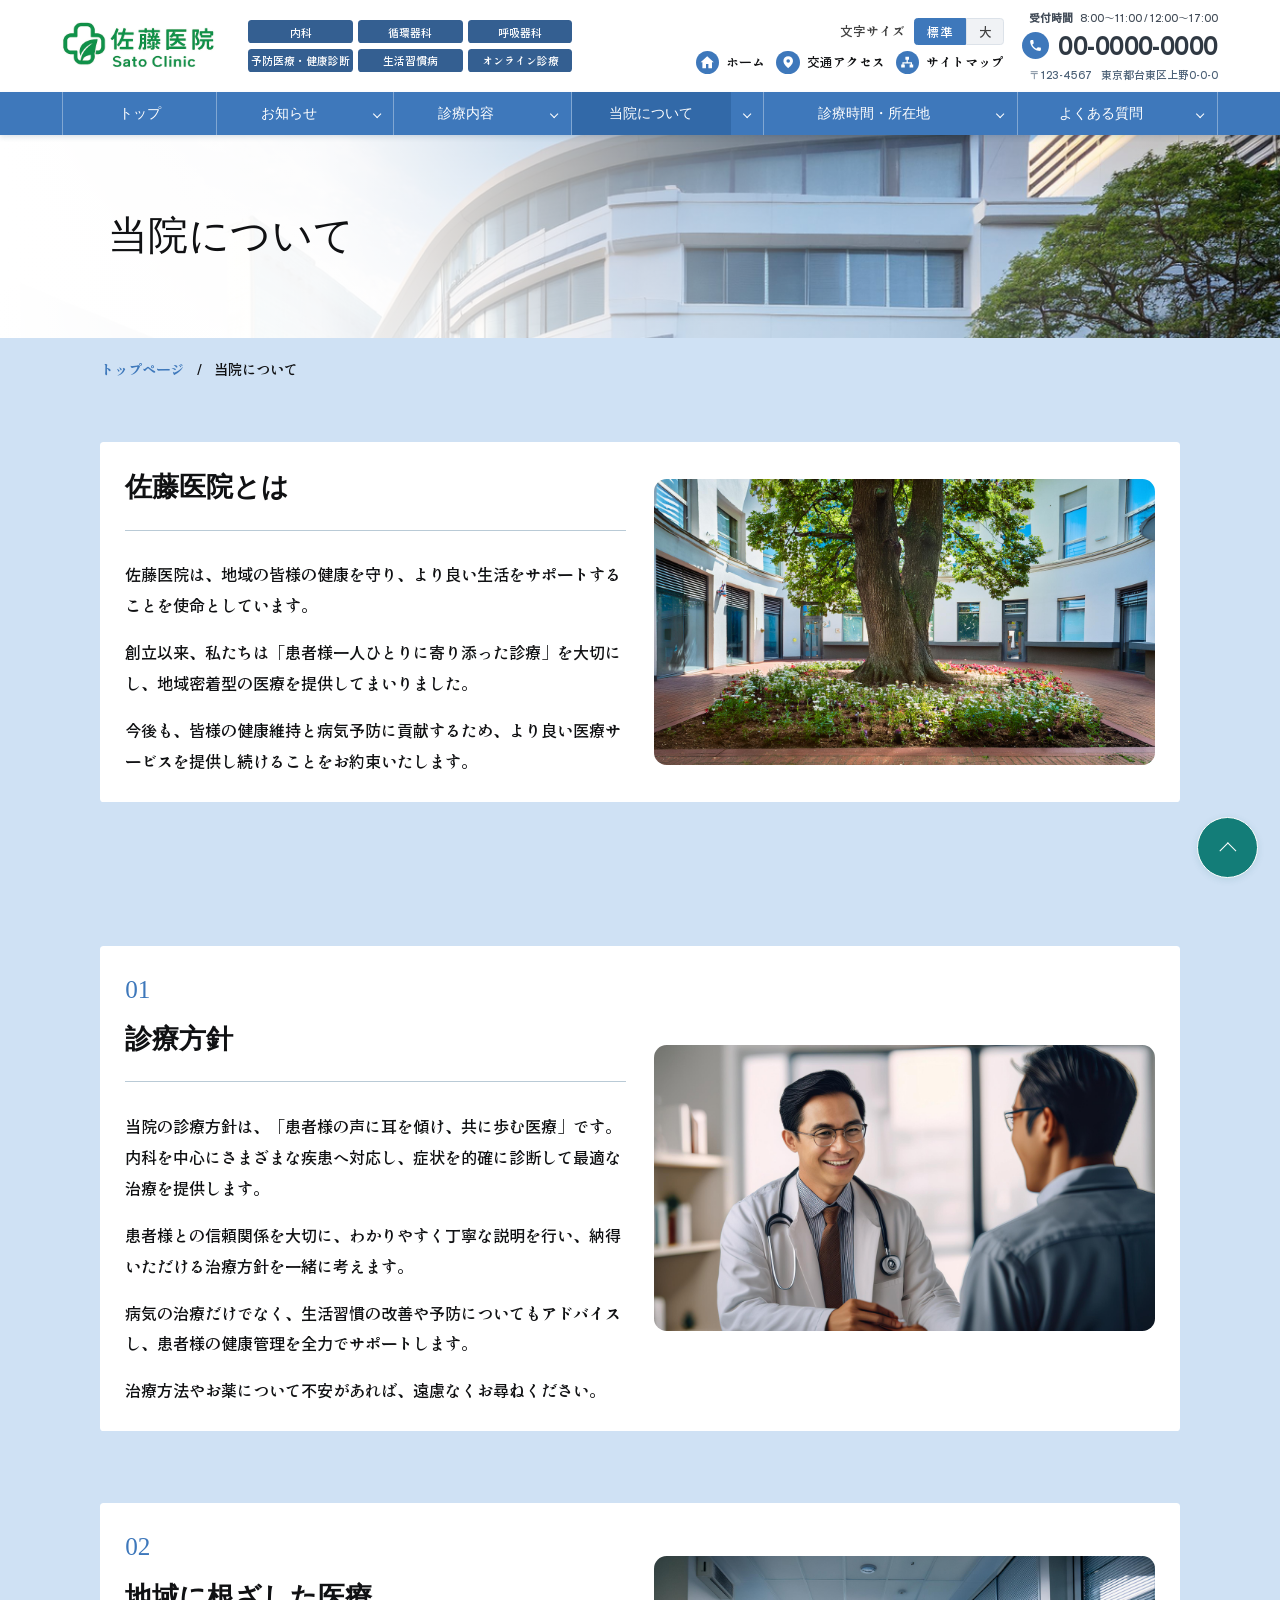
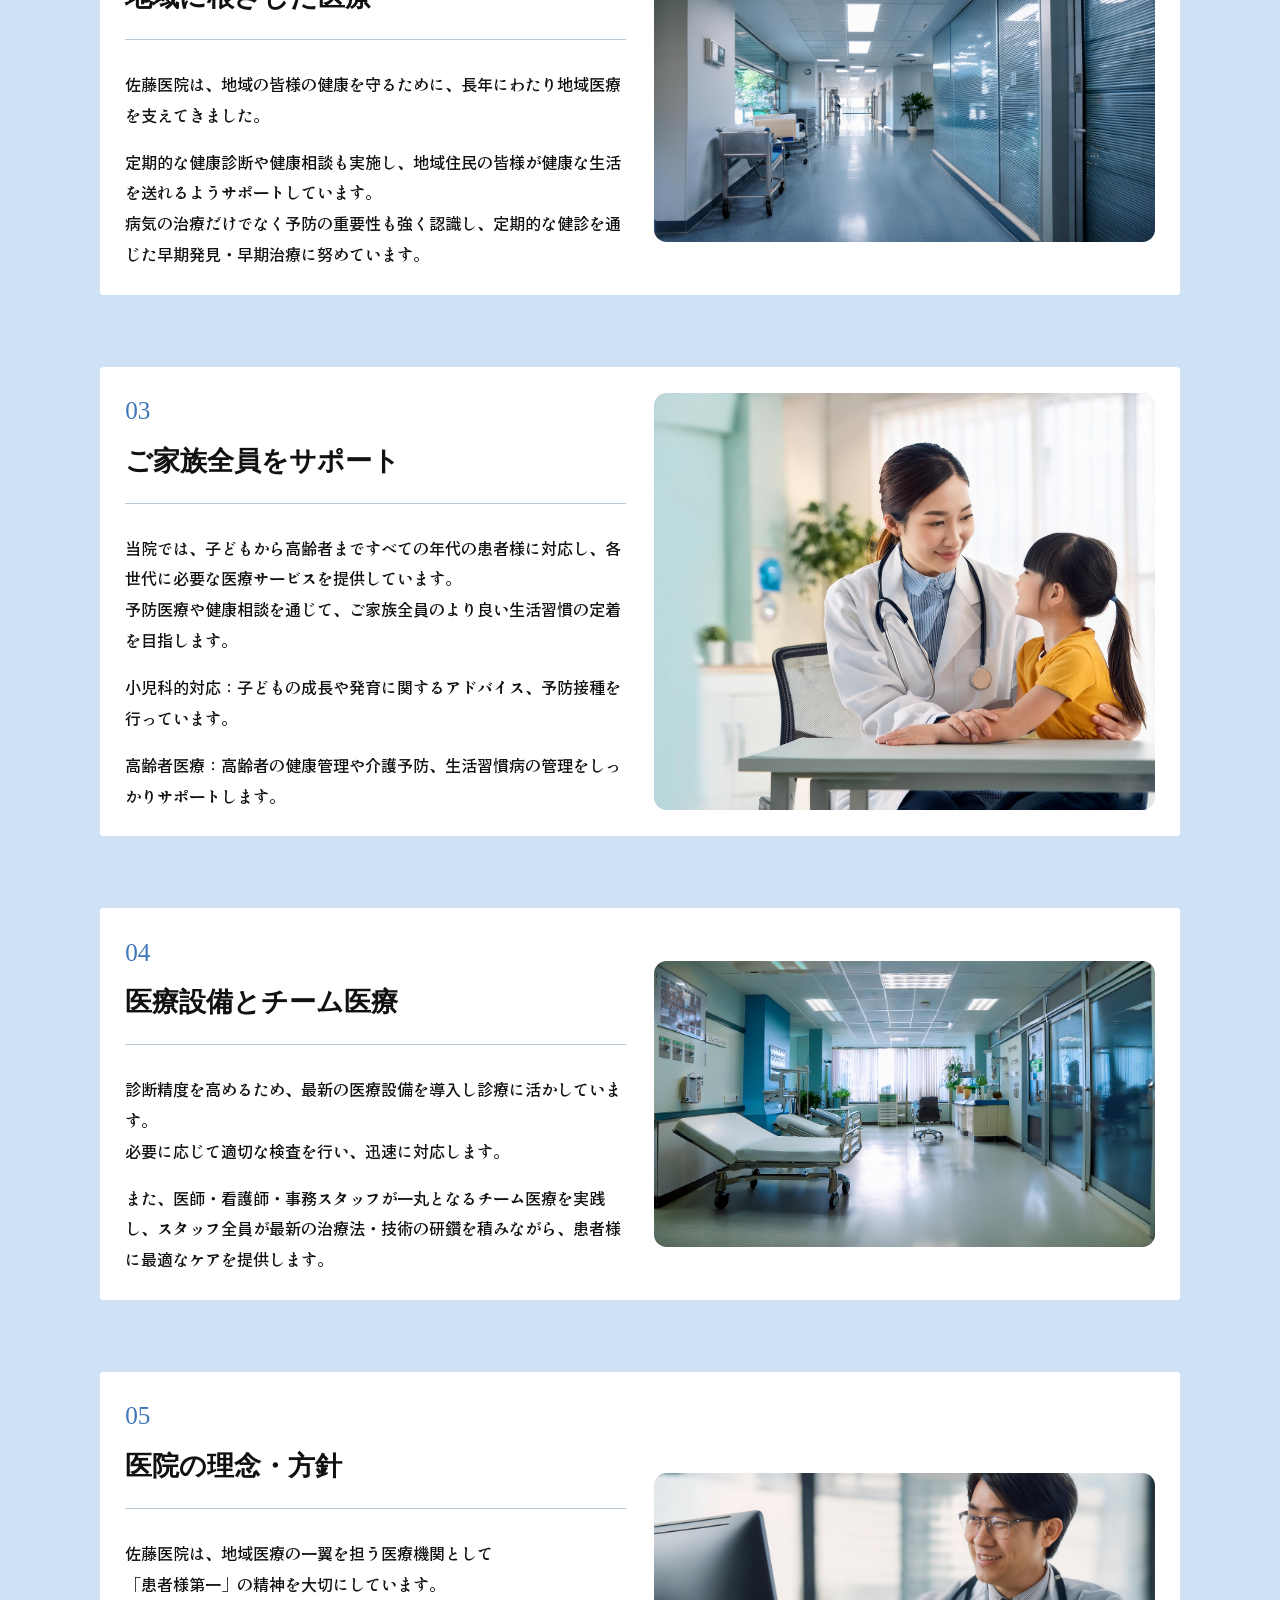
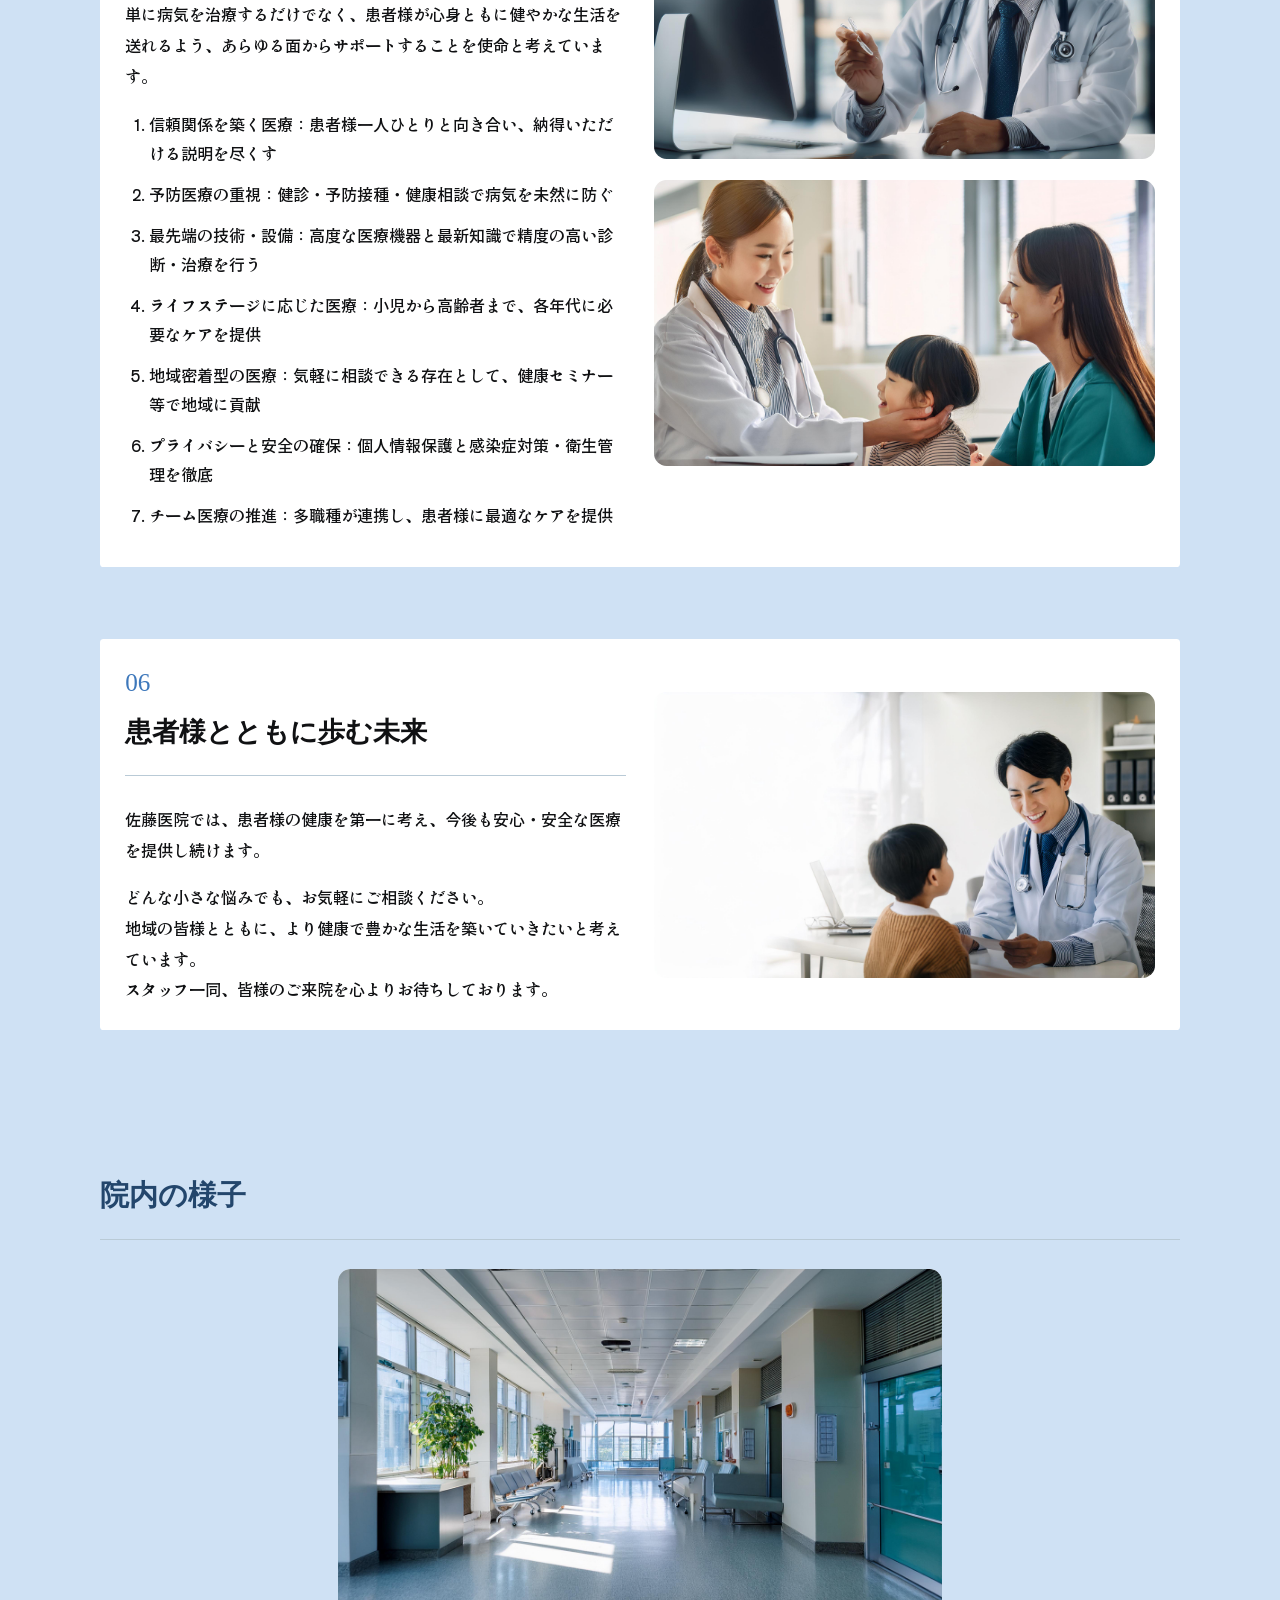
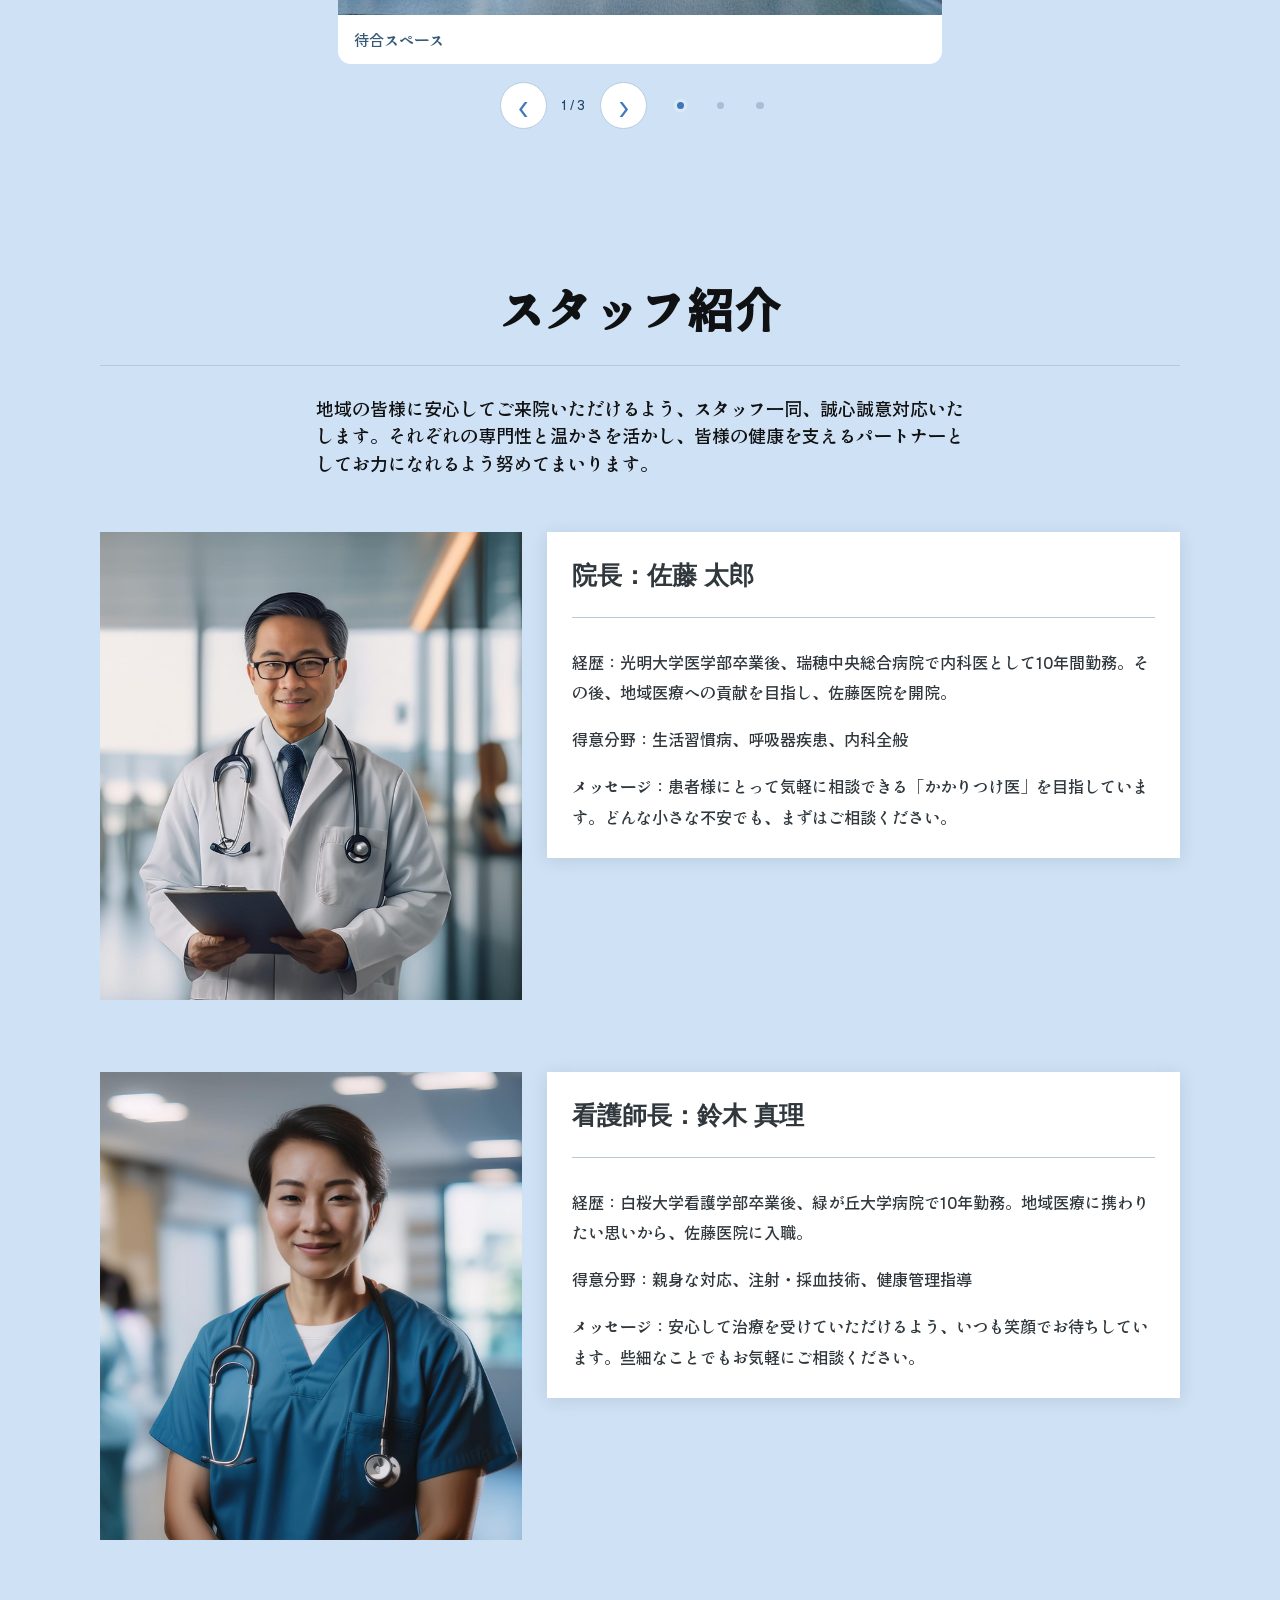
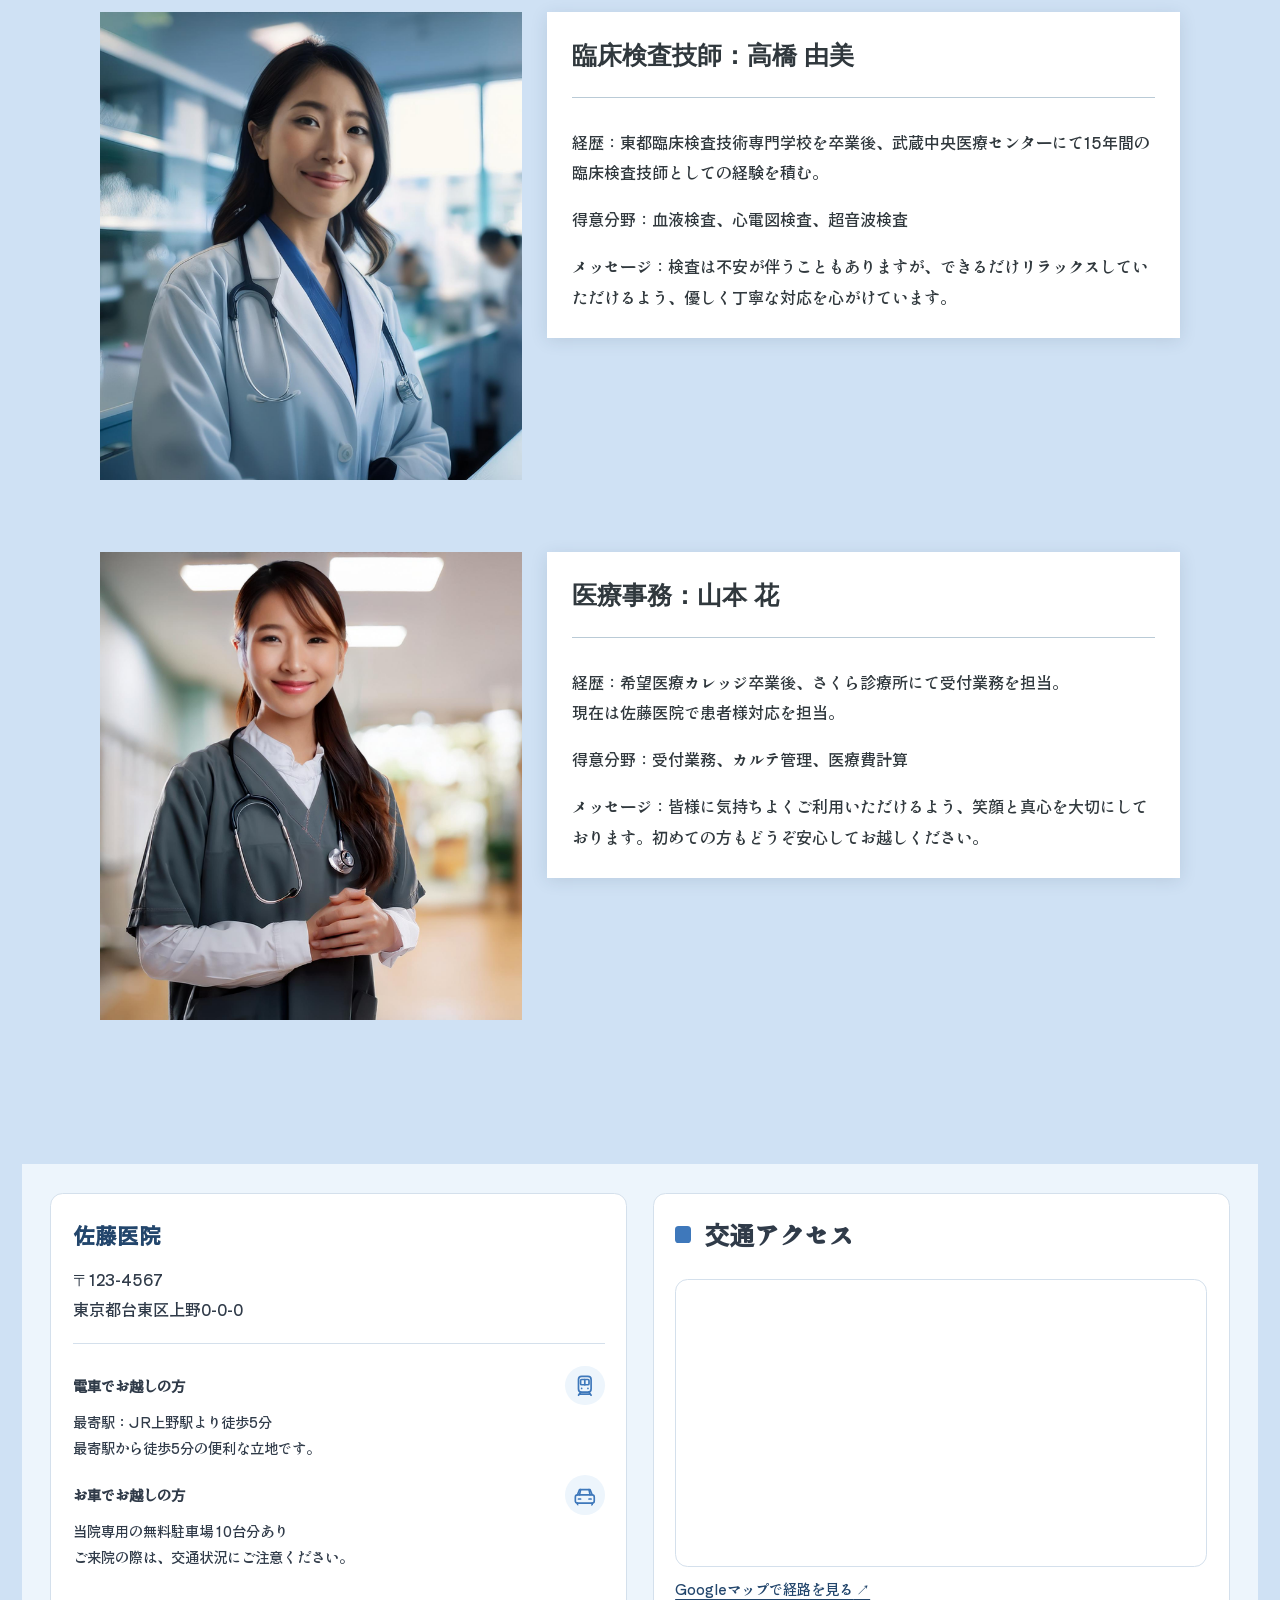
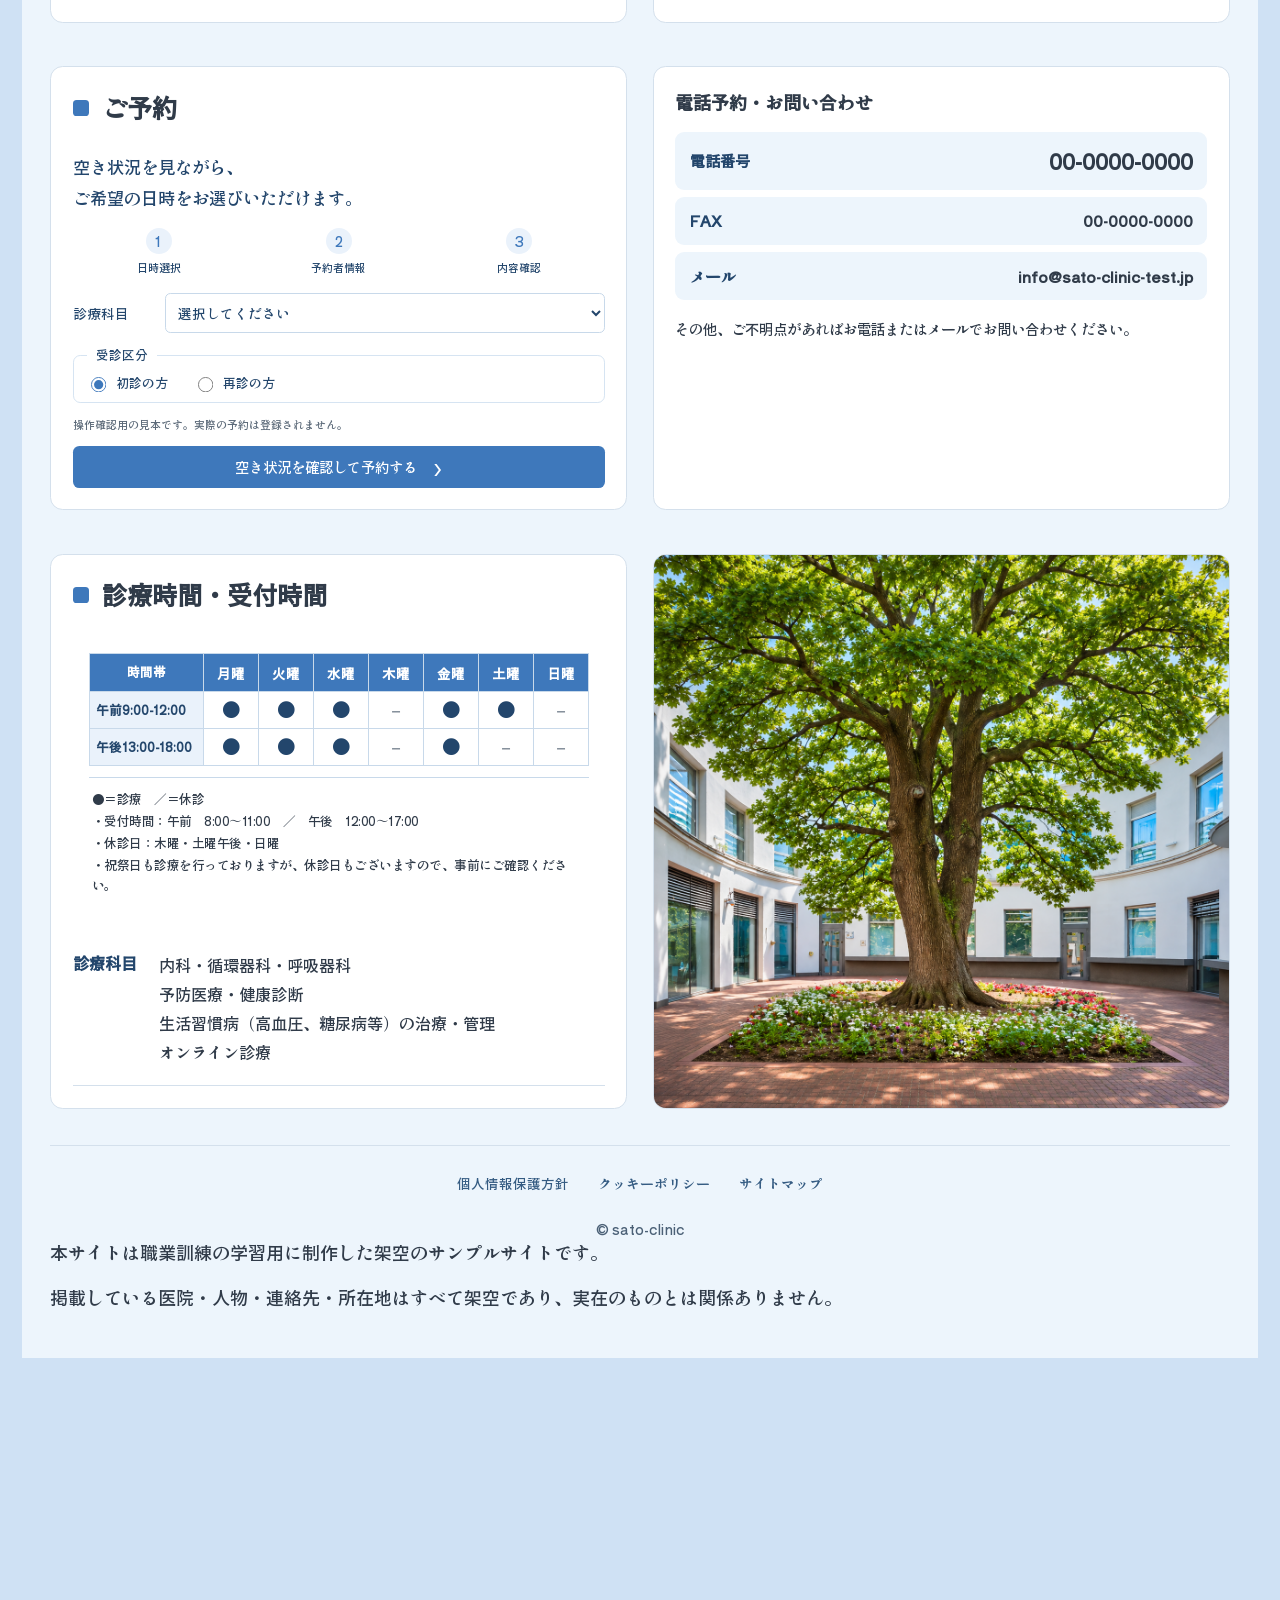
==== commit dc9d1556: "3回目" ====
--- a/about.html
+++ b/about.html
@@ -1,5 +1,5 @@
 <!doctype html>
-<html lang="ja"><head><meta charset="utf-8"><meta name="viewport" content="width=device-width, initial-scale=1"><meta name="description" content="佐藤医院の当院について。地域に根ざした医療を目指します。"><title>当院について | 佐藤医院</title><link rel="stylesheet" href="./css/style.css"><link rel="stylesheet" href="./css/booking.css"><script src="./js/header.js" defer></script><script src="./js/reservation-booking.js" defer></script><script src="./js/news-reveal.js" defer></script><script src="./js/clinical-slider.js" defer></script></head>
+<html lang="ja"><head><meta name="robots" content="noindex, nofollow"><meta charset="utf-8"><meta name="viewport" content="width=device-width, initial-scale=1"><meta name="description" content="佐藤医院の当院について。地域に根ざした医療を目指します。"><title>当院について | 佐藤医院</title><link rel="stylesheet" href="./css/style.css"><link rel="stylesheet" href="./css/booking.css"><script src="./js/header.js" defer></script><script src="./js/reservation-booking.js" defer></script><script src="./js/news-reveal.js" defer></script><script src="./js/clinical-slider.js" defer></script></head>
 <body class="page-about"><header class="site-header" id="top">
    <div class="site-top">
   <div class="site-brand">
@@ -12,12 +12,13 @@
       <div class="text-size-buttons"><button class="text-size-button" type="button" data-text-size="standard" aria-pressed="true">標準</button><button class="text-size-button" type="button" data-text-size="large" aria-pressed="false">大</button></div>
     </div>
     <nav class="utility-nav" aria-label="便利なリンク">
+      <a href="index.html"><span class="utility-icon" aria-hidden="true"><svg viewBox="0 0 24 24"><path d="m12 2 11 10h-3v10h-6v-7h-4v7H4V12H1z"/></svg></span>ホーム</a>
       <a href="hours.html"><span class="utility-icon"><svg viewBox="0 0 24 24" aria-hidden="true"><path d="M12 2a8 8 0 0 0-8 8c0 6 8 12 8 12s8-6 8-12a8 8 0 0 0-8-8zm0 11a3 3 0 1 1 0-6 3 3 0 0 1 0 6z"/></svg></span>交通アクセス</a>
       <a href="sitemap.html"><span class="utility-icon utility-icon-sitemap" aria-hidden="true"><svg viewBox="0 0 24 24"><path d="M9 3h6v5H9zM2 16h6v5H2zM16 16h6v5h-6zM11 8h2v4h7v4h-2v-2H6v2H4v-4h7z"/></svg></span>サイトマップ</a>
-      <a href="index.html"><span class="utility-icon"><svg viewBox="0 0 24 24" aria-hidden="true"><path d="m12 2 11 10h-3v10h-6v-7h-4v7H4V12H1z"/></svg></span>ホーム</a>
+      
     </nav>
   </div>
-<div class="header-contact"><p class="header-reception"><span>受付時間</span><span>8:00〜11:00 / 12:00〜17:00</span></p><a class="site-phone" href="tel:0000000000" aria-label="電話番号 00-0000-0000"><svg viewBox="0 0 24 24" aria-hidden="true"><path d="M6.6 10.8a15.5 15.5 0 0 0 6.6 6.6l2.2-2.2a1 1 0 0 1 1-.24c1.1.37 2.3.56 3.6.56a1 1 0 0 1 1 1V20a1 1 0 0 1-1 1C10.6 21 3 13.4 3 4a1 1 0 0 1 1-1h3.5a1 1 0 0 1 1 1c0 1.3.2 2.5.56 3.6a1 1 0 0 1-.24 1z"/></svg><span>00-0000-0000</span></a></div>
+<div class="header-contact"><p class="header-reception"><span>受付時間</span><span>8:00〜11:00 / 12:00〜17:00</span></p><a class="site-phone" href="tel:0000000000" aria-label="電話番号 00-0000-0000"><svg viewBox="0 0 24 24" aria-hidden="true"><path d="M6.6 10.8a15.5 15.5 0 0 0 6.6 6.6l2.2-2.2a1 1 0 0 1 1-.24c1.1.37 2.3.56 3.6.56a1 1 0 0 1 1 1V20a1 1 0 0 1-1 1C10.6 21 3 13.4 3 4a1 1 0 0 1 1-1h3.5a1 1 0 0 1 1 1c0 1.3.2 2.5.56 3.6a1 1 0 0 1-.24 1z"/></svg><span>00-0000-0000</span></a><address class="header-address"><span class="header-postal-code">〒123-4567</span><span>東京都台東区上野0-0-0</span></address></div>
 </div>
 <nav class="global-nav" aria-label="グローバルナビゲーション"><div class="nav-item"><div class="nav-parent"><a href="index.html" id="nav-parent-0">トップ</a></div></div>
 <div class="nav-item has-submenu"><div class="nav-parent"><a href="news.html" id="nav-parent-1">お知らせ</a><button class="nav-toggle" type="button" aria-expanded="false" aria-controls="mega-menu-1" aria-label="お知らせの詳細メニューを開く"><span aria-hidden="true"></span></button></div><section class="mega-panel" id="mega-menu-1" aria-labelledby="nav-parent-1" aria-hidden="true" inert><div class="mega-inner"><a class="mega-overview" href="news.html">お知らせ<span>一覧を見る</span><span class="mega-overview-arrow" aria-hidden="true">›</span></a><ul class="mega-links"><li><a href="news.html#news-1"><span class="mega-link-arrow" aria-hidden="true">›</span><span>インフルエンザ予防接種について</span></a></li><li><a href="news.html#news-2"><span class="mega-link-arrow" aria-hidden="true">›</span><span>年末年始の休診について</span></a></li><li><a href="news.html#news-3"><span class="mega-link-arrow" aria-hidden="true">›</span><span>健康診断のご案内</span></a></li><li><a href="news.html#news-4"><span class="mega-link-arrow" aria-hidden="true">›</span><span>新型コロナウイルス対策について</span></a></li><li><a href="news.html#news-5"><span class="mega-link-arrow" aria-hidden="true">›</span><span>オンライン診療の導入について</span></a></li></ul></div></section></div>
@@ -70,6 +71,6 @@
 
 </div>
 <nav class="footer-policy-links" aria-label="サイトに関する情報"><a href="privacy.html">個人情報保護方針</a><a href="cookie-policy.html">クッキーポリシー</a><a href="sitemap.html">サイトマップ</a></nav>
-<small class="footer-copyright">© sato-clinic</small>
+<small class="footer-copyright">© sato-clinic</small><p>本サイトは職業訓練の学習用に制作した架空のサンプルサイトです。</p><p>掲載している医院・人物・連絡先・所在地はすべて架空であり、実在のものとは関係ありません。</p>
 </footer></main><a class="back-to-top" href="#top" aria-label="最上部に戻る" title="最上部に戻る"></a>
 </body></html>
--- a/css/style.css
+++ b/css/style.css
@@ -22,13 +22,13 @@
 .menu-toggle {display:none;}
 .schedule-table-scroll {display:contents;}
 .site-header {position:sticky;top:0;z-index:200;width:100%;margin:0 auto;background:#fff;}
-.site-top {max-width:1440px;min-height:92.4px;margin:0 auto;display:grid;grid-template-columns:minmax(0,1fr) max-content max-content;align-items:center;gap:24px;padding:
-.2px 78px;}
+.site-top {min-height:102.4px;margin:0 auto;display:grid;grid-template-columns:minmax(0,1fr) max-content max-content;align-items:center;gap:24px;padding:5.2px max(30px,calc((100% - 1284px) / 2));}
 .site-brand {display:flex;align-items:center;gap:16px;min-width:0;}
-.site-logo {width:220px;display:block;flex-shrink:0;}
+.site-logo {width:250px;display:block;flex-shrink:0;}
 .department-badges {display:grid;grid-template-columns:repeat(3,minmax(0,1fr));grid-auto-rows:1fr;align-content:center;gap:6px;flex:1;width:360px;max-width:360px;margin:0;padding:0;list-style:none;min-width:0;}
 .department-badges li {display:flex;align-items:center;justify-content:center;text-align:center;text-wrap:balance;overflow-wrap:anywhere;padding:4px 3px;border-radius:4px;background:#345f91;color:#fff;font-size:calc(12px * var(--text-scale,1));font-weight:500;line-height:1.5;}
-.site-logo img {width:220px;height:66px;object-fit:contain;object-position:left center;}
+/* 画像内の左側29px（幅500px）の透明余白を相殺し、ロゴ本体をナビの左罫線に揃える。 */
+.site-logo img {width:250px;height:75px;object-fit:contain;object-position:left center;transform:translateX(-5.8%);}
 .site-phone {display:inline-flex;align-items:center;justify-content:flex-end;gap:10px;font-family:inherit;font-size:calc(26px * var(--text-scale, 1));font-weight:700;line-height:1.3;letter-spacing:.02em;color:#303943;white-space:nowrap;}
 .site-phone svg {width:30px;height:30px;padding:7px;border-radius:50%;background:var(--header-blue);color:#fff;flex-shrink:0;fill:currentColor;}
 .header-contact {display:flex;flex-direction:column;align-items:flex-end;gap:5px;}
@@ -194,11 +194,14 @@
 .hours-table th {background:var(--header-blue);color:#fff;font-weight:600;}
 .hours-table th,.hours-table td {border:1px solid #c8d9ea;padding:9px 3px;text-align:center;}
 .hours-table th:first-child,.hours-table td:first-child {width:126px;text-align:left;padding-left:7px;font-size:calc(14px * var(--text-scale, 1));}
+.hours-table th:first-child {text-align:center;padding-inline:3px;}
 .hours-table td:first-child {background:#eaf2fb;font-weight:700;}
 .hours-table td {font-size:calc(20px * var(--text-scale, 1));font-weight:700;color:#23466c;line-height:1.1;}
 .hours-table td.dash {font-size:calc(20px * var(--text-scale, 1));font-weight:400;color:#5c6a79;}
 .schedule-note {border-top:1px solid #c8d9ea;font-size:calc(13px * var(--text-scale, 1));line-height:1.65;margin-top:12px;padding:10px 3px 0;}
 .schedule-note p {margin:3px 0;}
+.clinic-footer .schedule-note {font-size:calc(14px * var(--text-scale,1));line-height:calc(21.45px * var(--text-scale,1));letter-spacing:-.04em;}
+.clinic-footer .schedule-note p {line-height:inherit;}
 .footer-map {display:block;width:100%;height:320px;margin:0 0 12px;border-radius:14px;border:1px solid #d4e0ec;}
 .map-directions {display:block;align-self:flex-start;flex-shrink:0;margin:0 0 24px;color:#23466c;font-size:calc(16px * var(--text-scale, 1));line-height:1.6;text-decoration:underline;text-underline-offset:4px;}
 .clinic-access-photo {display:block;width:100%;height:auto;aspect-ratio:7 / 4;object-fit:cover;border-radius:14px;border:1px solid #d4e0ec;}
@@ -396,9 +399,9 @@
 /* 印刷 */
 /* 1440pxのPCデザインを維持し、画面が狭い場合だけ組み替える */
 @media screen and (max-width:1439px) {
-  .site-top {padding-inline:clamp(20px,4vw,60px);gap:20px;}
+  .site-top {gap:20px;}
   .site-brand {gap:12px;}
-  .site-logo,.site-logo img {width:170px;}
+  .site-logo,.site-logo img {width:195px;}
   .utility-nav {gap:12px;}
   :is(.page-content,.page-breadcrumb,.home-overview,.home-stack,.staff-section,.photo-gallery) {width:calc(100% - 64px);max-width:1200px;}
   .clinic-footer {width:calc(100% - 48px);padding:32px;}
@@ -421,8 +424,8 @@
   .hero-statement-line {white-space:normal;}
 }
 @media screen and (min-width:768px) and (max-width:1100px) {
-  .site-top {grid-template-columns:minmax(0,1fr) minmax(0,1fr);}
-  .site-logo,.site-logo img {width:150px;}
+  .site-top {grid-template-columns:minmax(0,1fr) minmax(0,1fr);padding-inline:16px;}
+  .site-logo,.site-logo img {width:175px;}
   .department-badges li {font-size:calc(11px * var(--text-scale,1));padding:3px 7px;}
   .utility-nav {flex-wrap:wrap;}
   .header-utilities {grid-column:2;grid-row:1 / span 2;justify-content:center;}
@@ -445,12 +448,12 @@
   html {scroll-padding-top:16px;}
   body {font-size:calc(16px * var(--text-scale,1));overflow-wrap:anywhere;}
   .site-header {position:relative;}
-  .site-top {grid-template-columns:minmax(0,1fr) auto;gap:10px 12px;padding:10px 16px;}
+  .site-top {grid-template-columns:minmax(0,1fr) auto;gap:10px 12px;padding:15px 16px;}
   .site-brand {grid-column:1 / -1;grid-row:1;gap:12px;}
-  .site-logo,.site-logo img {width:clamp(110px,calc(100vw - 210px),130px);max-width:100%;}
+  .site-logo,.site-logo img {width:clamp(130px,calc(100vw - 190px),150px);max-width:100%;}
   .department-badges {flex:1;gap:5px;}
   .department-badges li {padding:3px 6px;font-size:calc(12px * var(--text-scale,1));}
-  .site-logo img {height:48px;}
+  .site-logo img {height:56px;}
   .menu-toggle {display:block;grid-column:2;grid-row:3;min-height:44px;min-width:80px;padding:8px 12px;border:1px solid var(--header-blue);border-radius:6px;background:#fff;color:#23466c;font:inherit;font-size:14px;cursor:pointer;}
   .menu-toggle:focus-visible {outline:3px solid var(--header-blue);outline-offset:3px;}
   .header-contact {display:contents;}
@@ -547,6 +550,7 @@
   .schedule-inner h3,.reservation-head strong {font-size:calc(21px * var(--text-scale,1));}
   .schedule-note {font-size:calc(13px * var(--text-scale,1));}
   .schedule-note p {font-size:inherit;line-height:1.8;}
+  .clinic-footer .schedule-note {line-height:calc(23.4px * var(--text-scale,1));}
   .back-to-top {width:48px;height:48px;right:12px;bottom:calc(12px + env(safe-area-inset-bottom));}
   /* 横移動アニメーションによる画面外へのはみ出しを防ぐ */
   .home-staff .staff-card.is-revealed,.page-about .staff-card.is-revealed {animation-name:about-float-in;animation-duration:1.2s;}
@@ -766,3 +770,14 @@
 @media screen and (max-width:767px) {
  .home-about .home-about-photo {aspect-ratio:6 / 5;object-fit:cover;object-position:center;}
 }
+
+/* ヘッダーの連絡先と住所をまとめて配置 */
+.header-contact {min-width:0;}
+.header-address {display:flex;justify-content:flex-end;align-items:baseline;flex-wrap:wrap;gap:0 10px;margin:0;color:#4b6076;font-style:normal;font-size:calc(12px * var(--text-scale,1));line-height:1.7;}
+.header-postal-code {white-space:nowrap;}
+@media screen and (min-width:768px) and (max-width:1100px) {
+ .header-address {justify-content:flex-start;}
+}
+@media screen and (max-width:767px) {
+ .header-address {grid-column:1 / -1;grid-row:4;justify-content:flex-start;padding-top:8px;border-top:1px solid #e1eaf2;}
+}
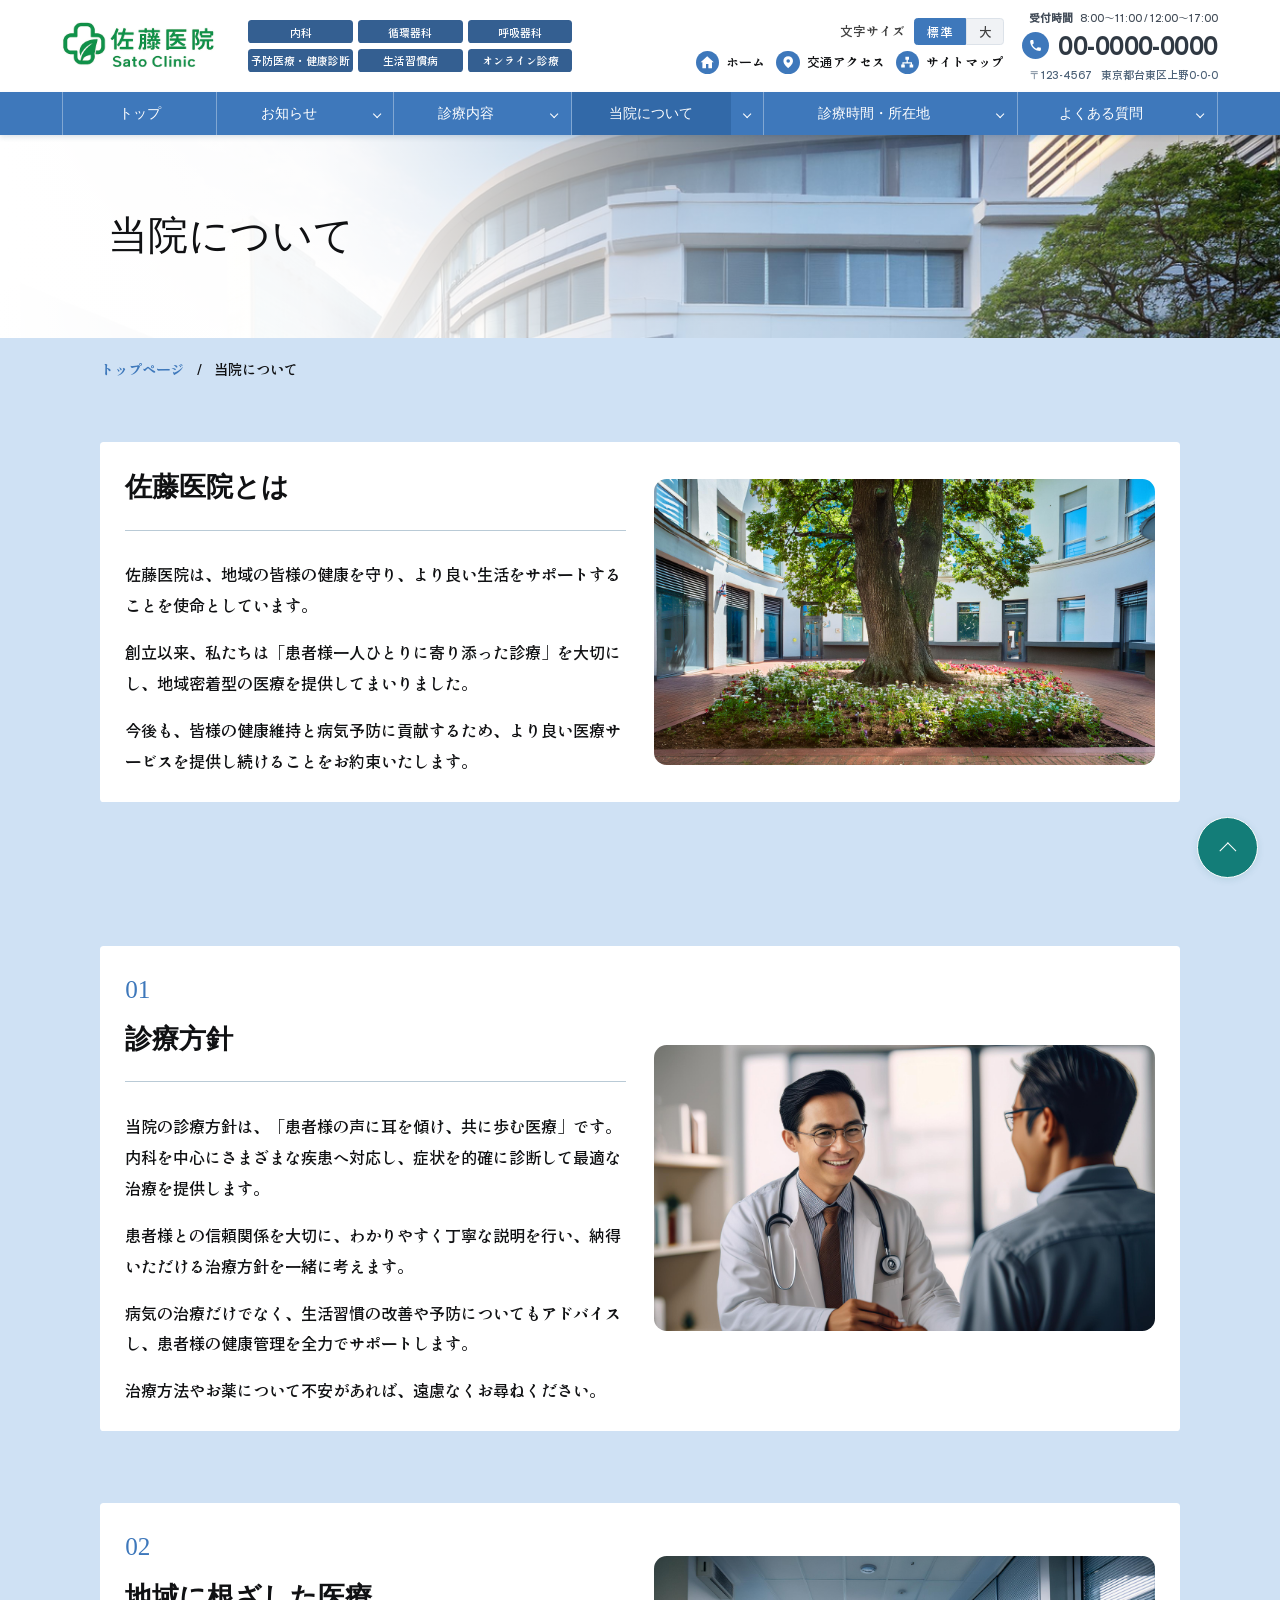
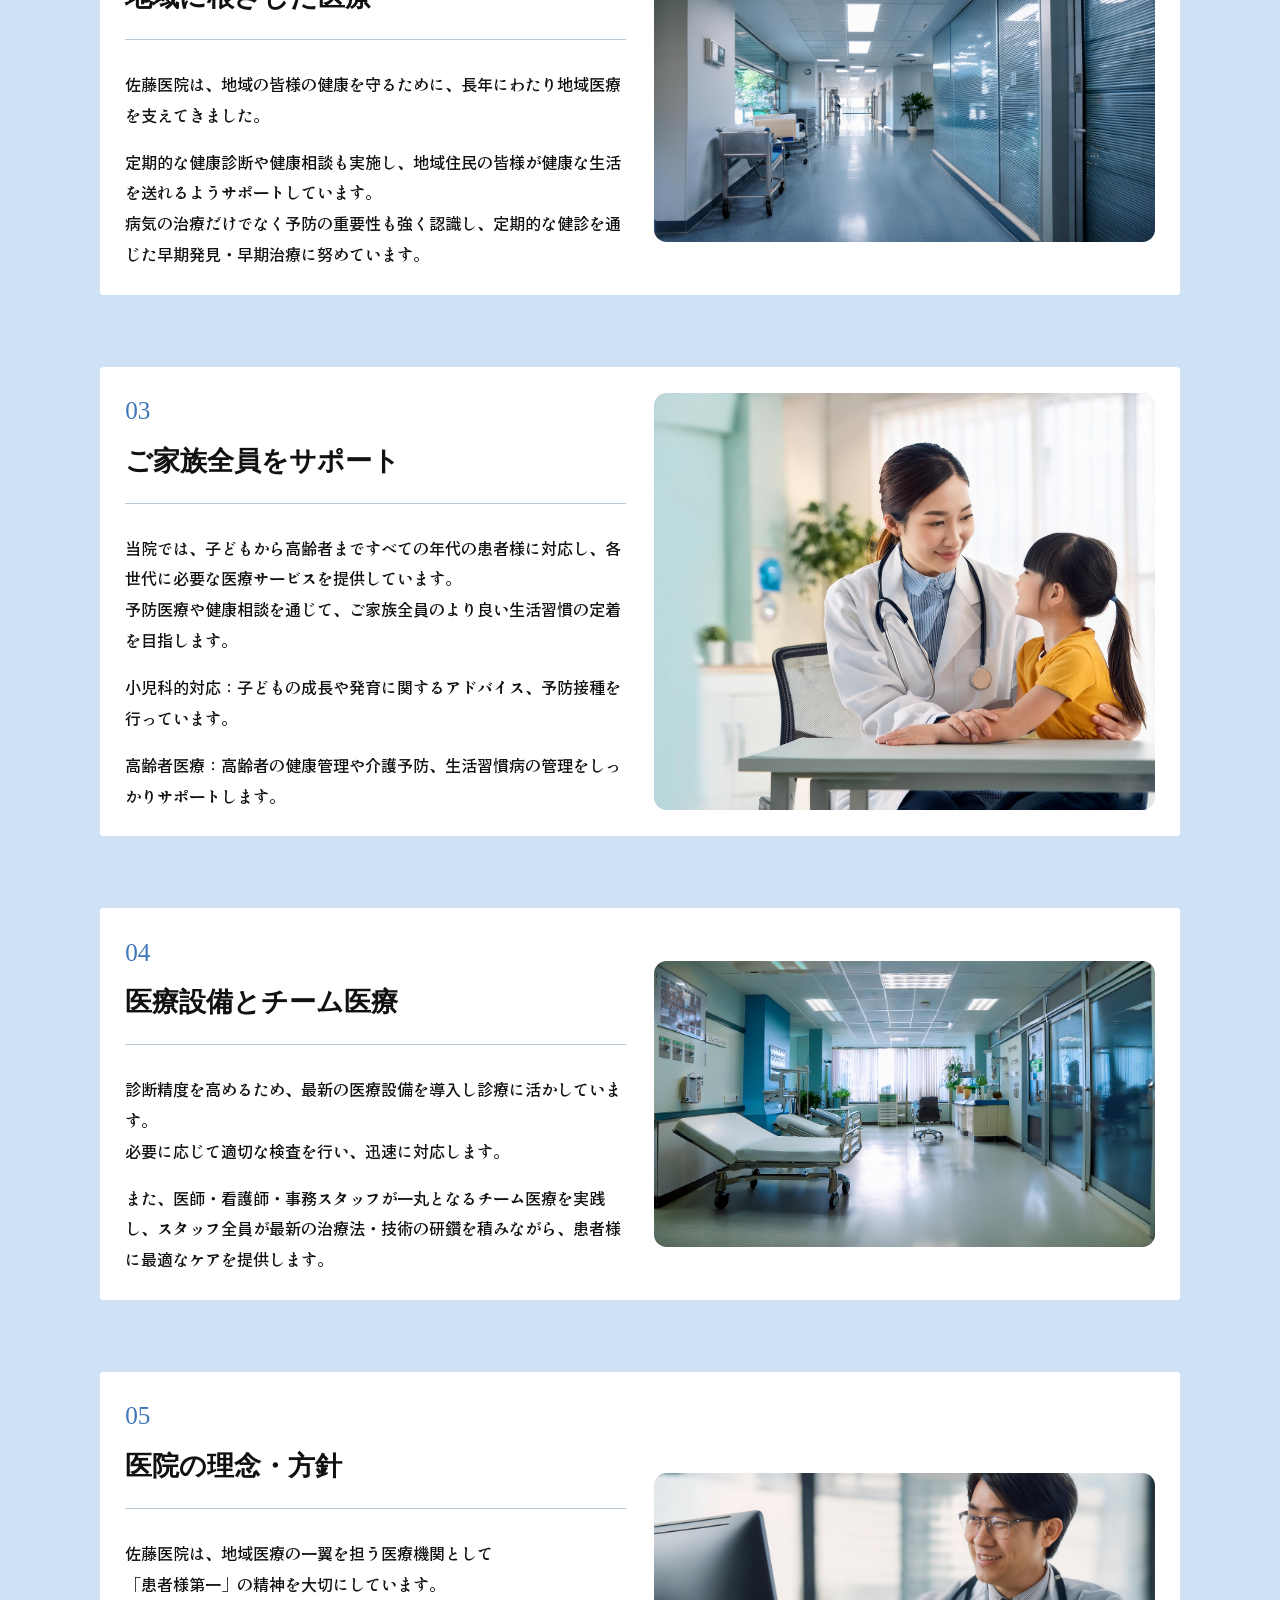
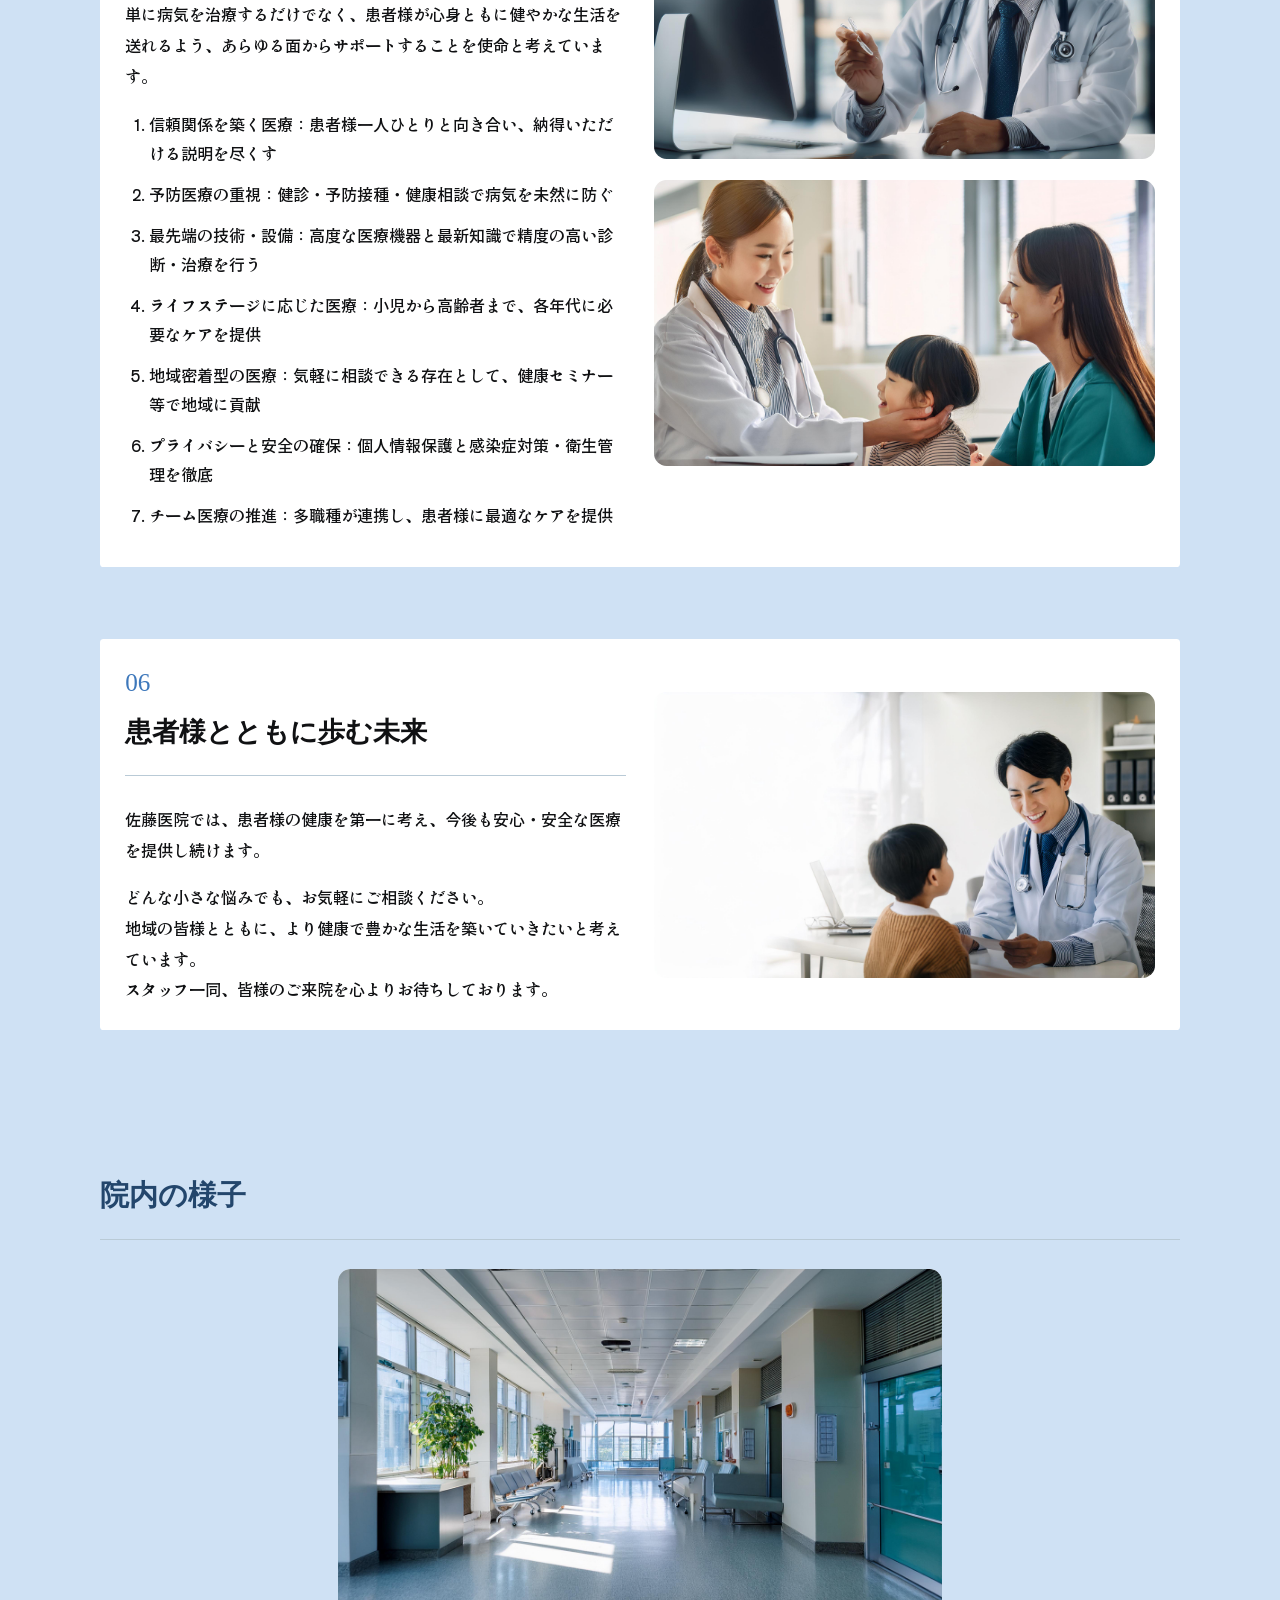
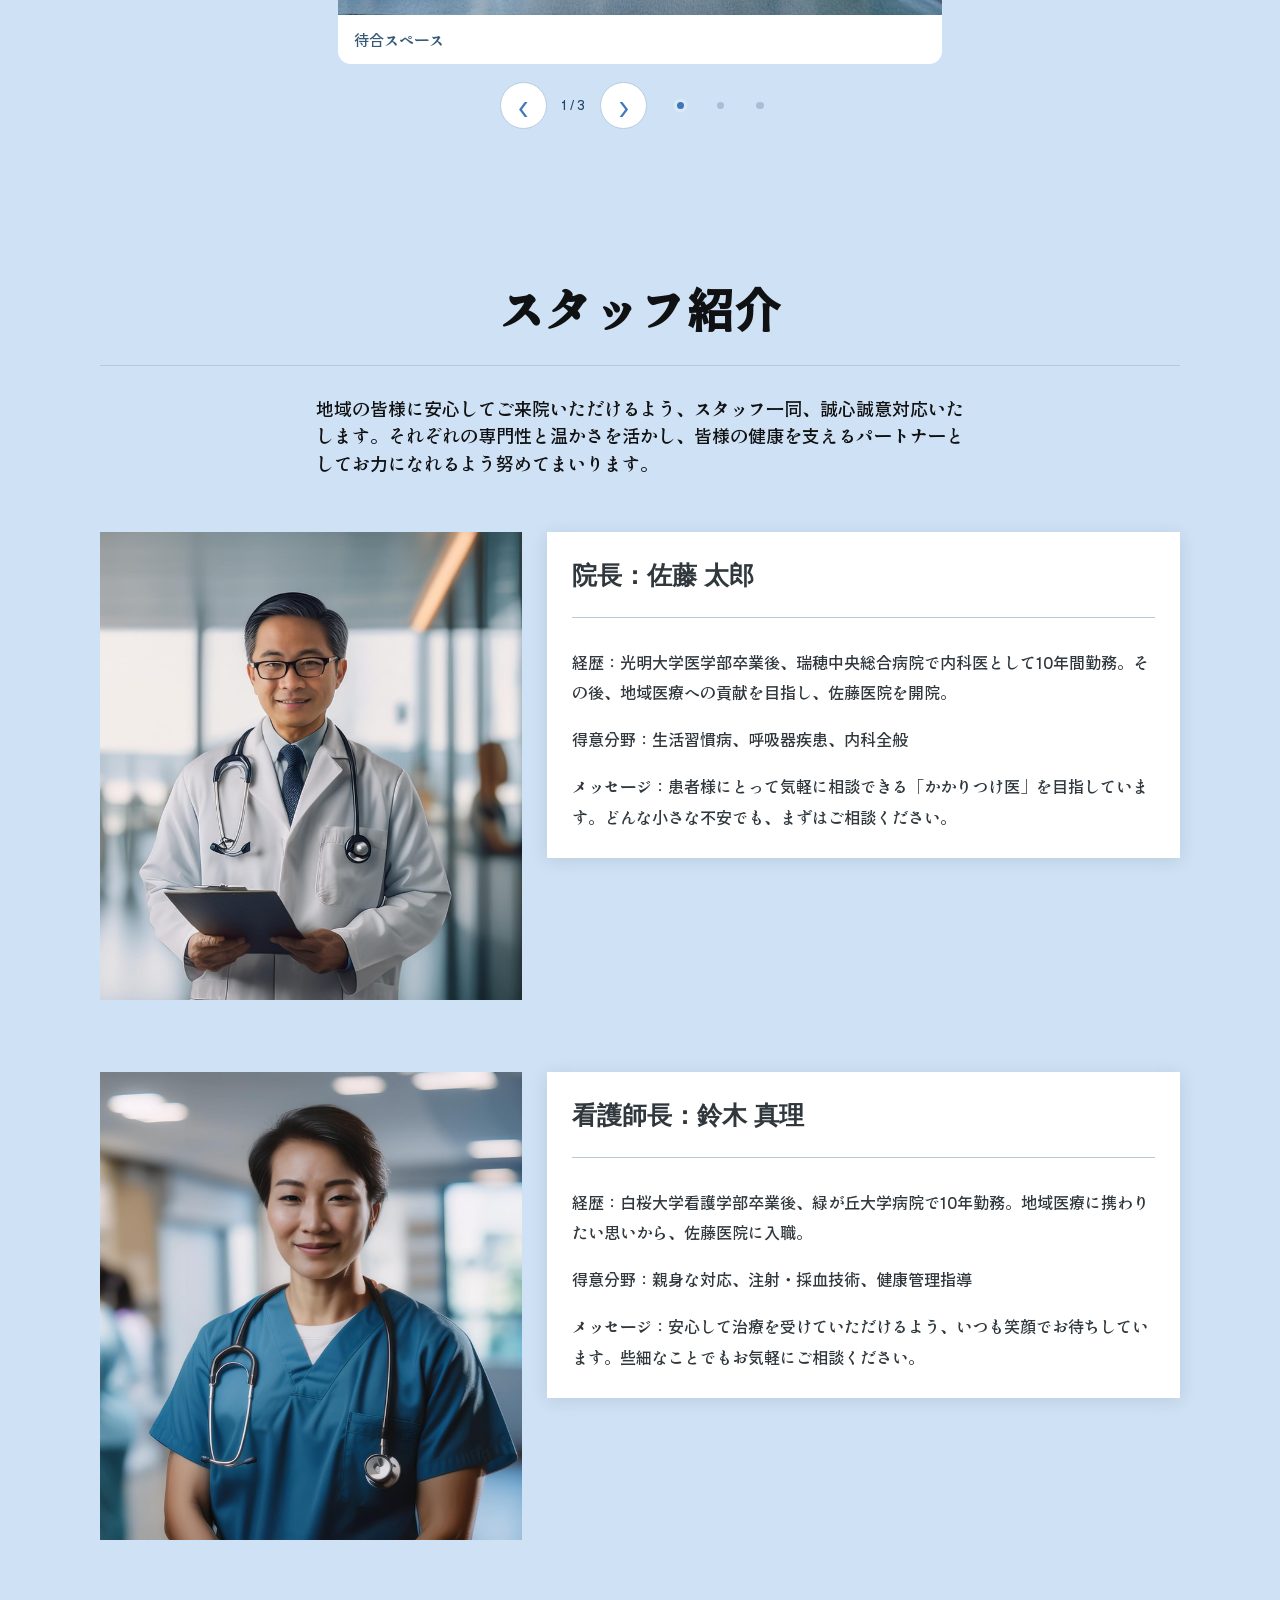
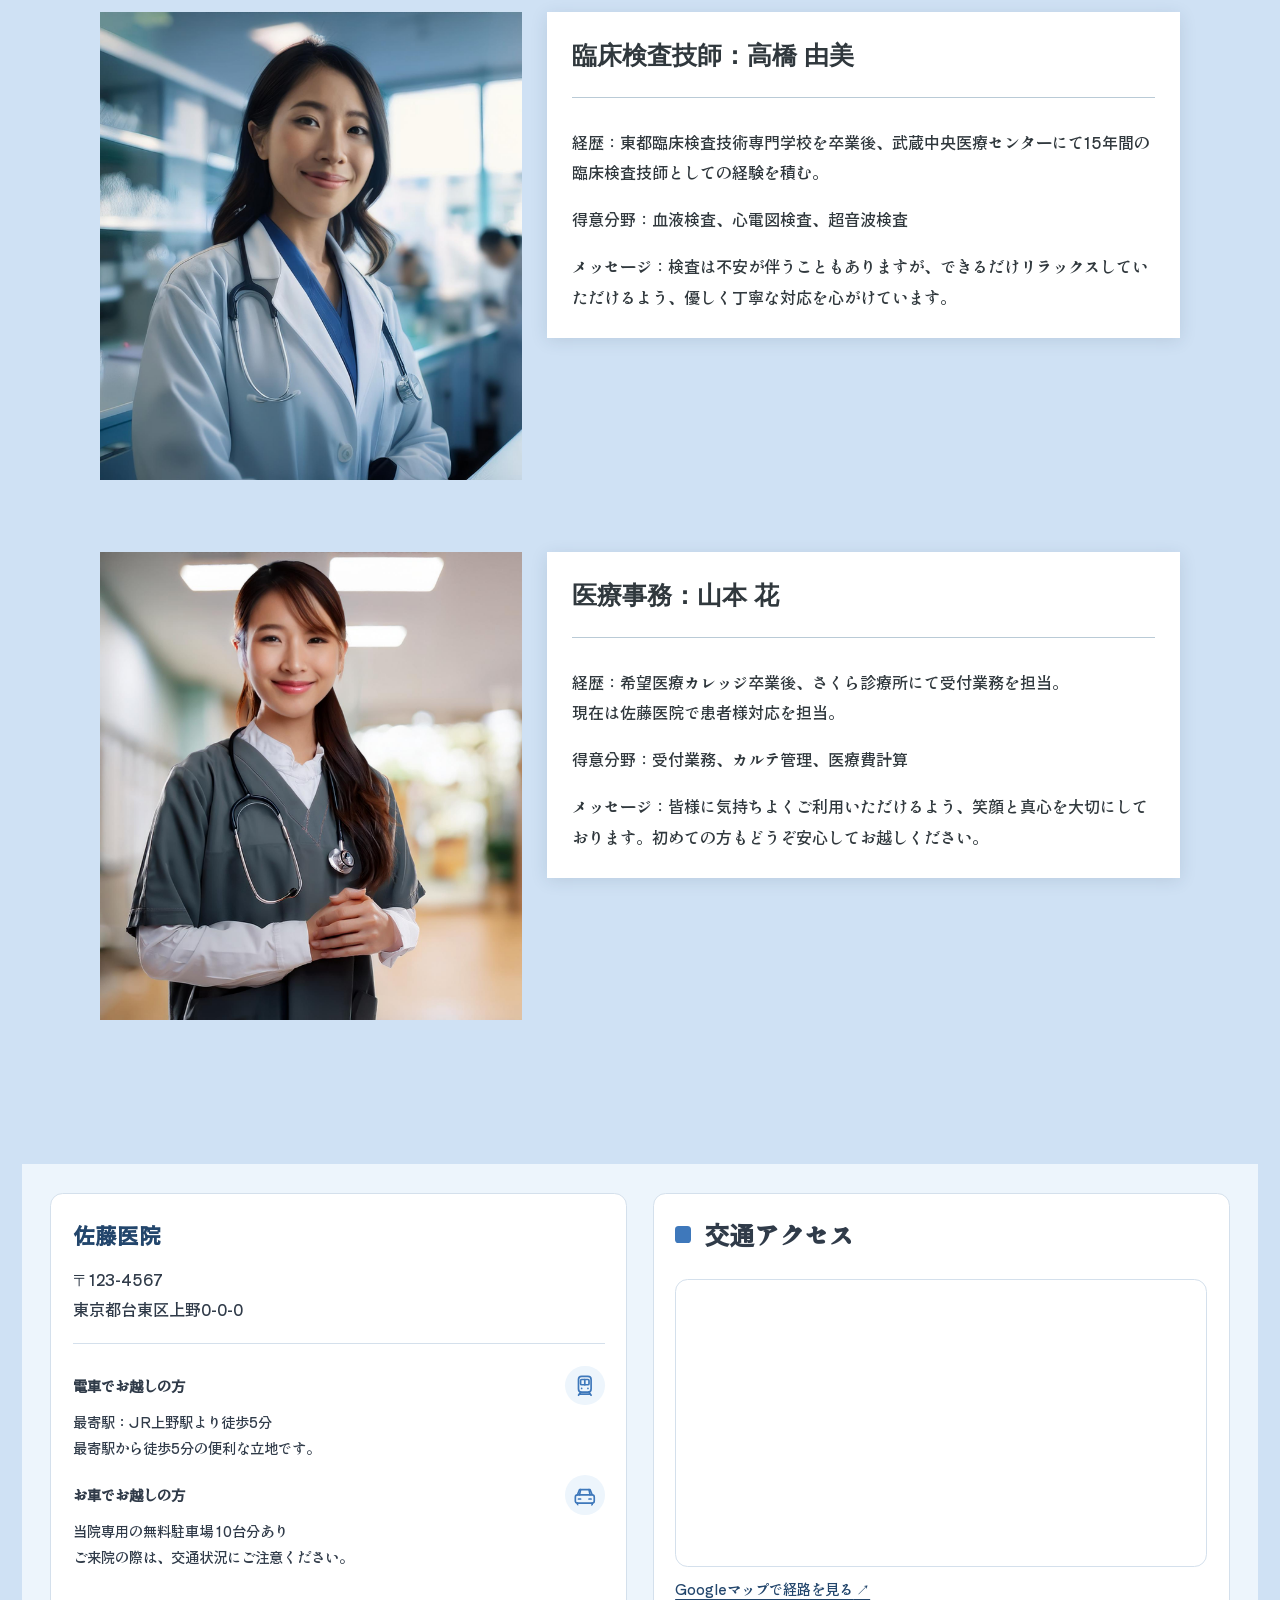
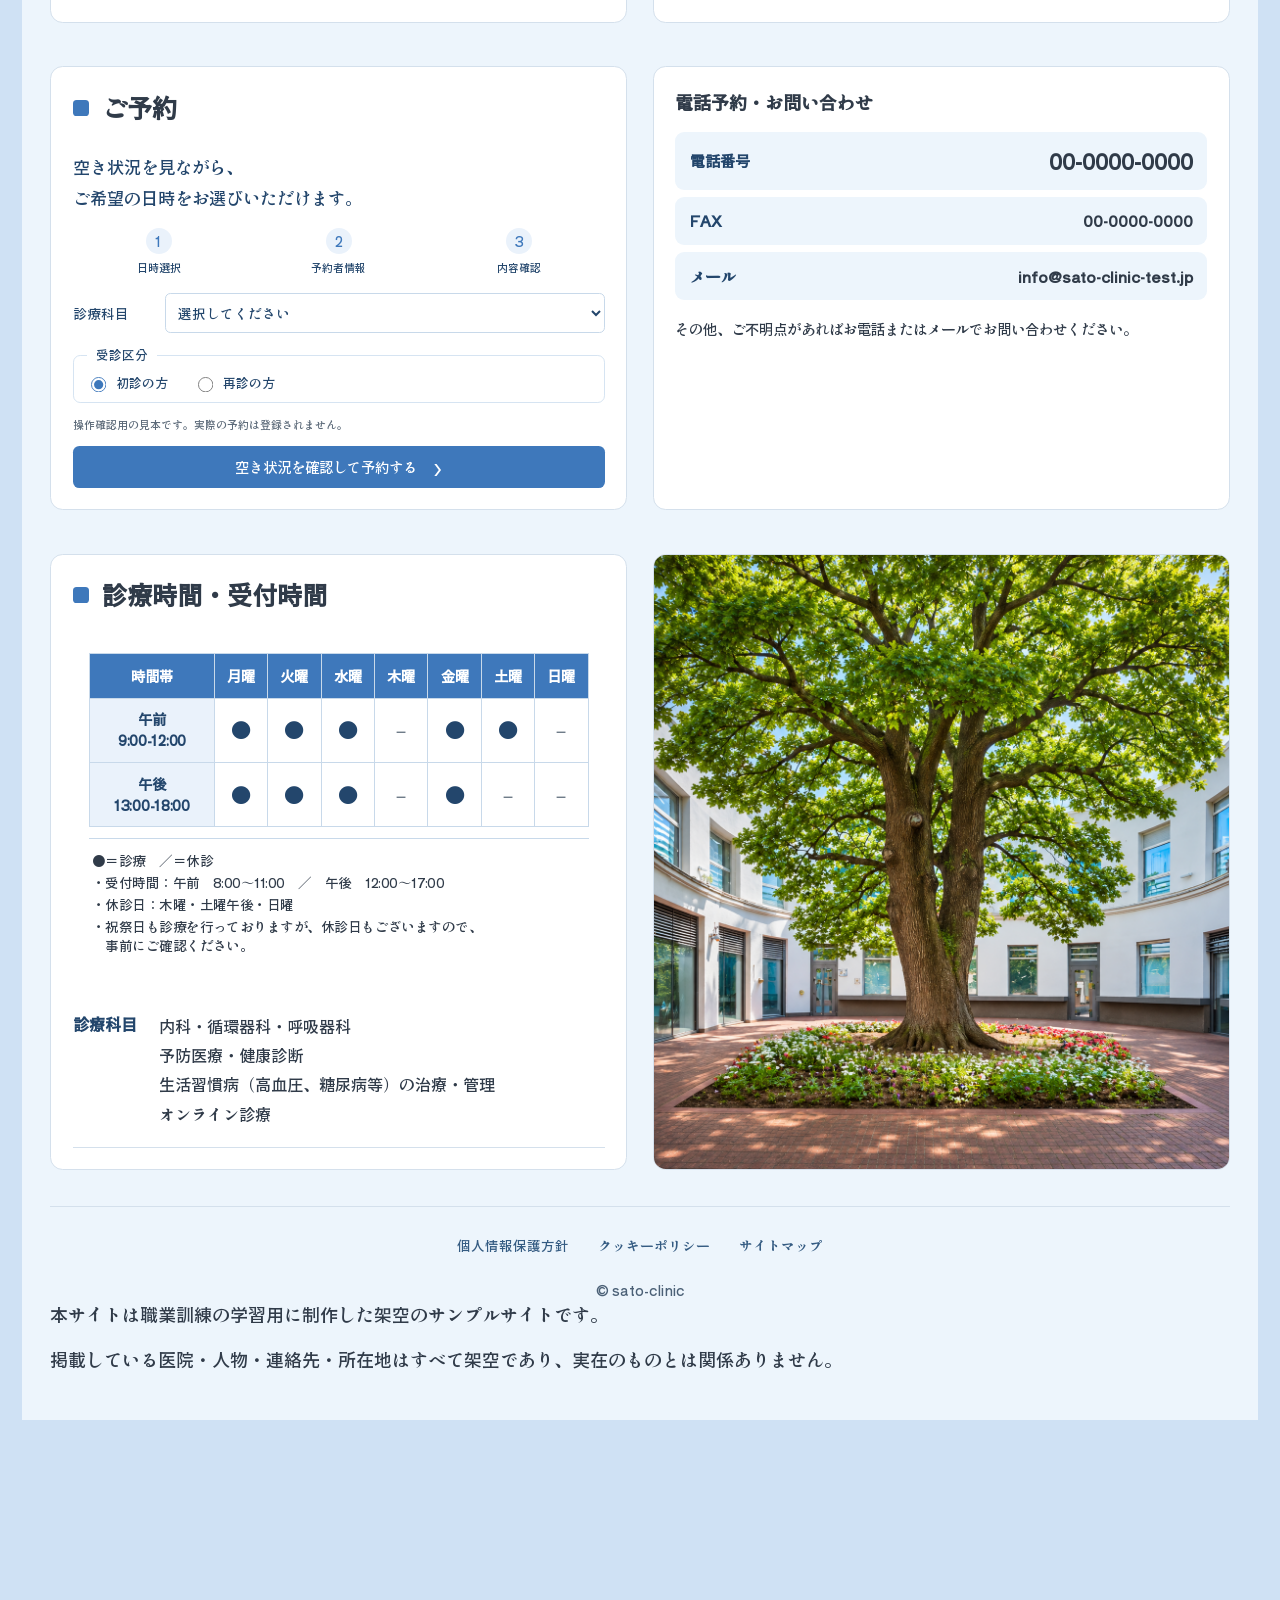
==== commit 3fb07c56: "4回目" ====
--- a/about.html
+++ b/about.html
@@ -61,7 +61,7 @@
   <div class="schedule-panel" aria-label="診療時間表"><div class="schedule-inner">
 <div class="schedule-table-scroll" role="region" aria-label="診療時間表" tabindex="0"><table class="hours-table"><thead><tr><th scope="col">時間帯</th><th scope="col">月曜</th><th scope="col">火曜</th><th scope="col">水曜</th><th scope="col">木曜</th><th scope="col">金曜</th><th scope="col">土曜</th><th scope="col">日曜</th></tr></thead>
 <tbody><tr><td><span class="hours-period">午前</span><span class="hours-time">9:00-12:00</span></td><td>●</td><td>●</td><td>●</td><td class="dash">－</td><td>●</td><td>●</td><td class="dash">－</td></tr><tr><td><span class="hours-period">午後</span><span class="hours-time">13:00-18:00</span></td><td>●</td><td>●</td><td>●</td><td class="dash">－</td><td>●</td><td class="dash">－</td><td class="dash">－</td></tr></tbody></table></div>
-<div class="schedule-note"><p>●＝診療　／＝休診</p><p>・受付時間：午前　8:00〜11:00　／　午後　12:00〜17:00</p><p>・休診日：木曜・土曜午後・日曜</p><p>・祝祭日も診療を行っておりますが、休診日もございますので、事前にご確認ください。</p></div></div></div>
+<div class="schedule-note"><p>●＝診療　／＝休診</p><p>・受付時間：午前　8:00〜11:00　／　午後　12:00〜17:00</p><p>・休診日：木曜・土曜午後・日曜</p><p class="schedule-holiday-note"><span aria-hidden="true">・</span><span>祝祭日も診療を行っておりますが、休診日もございますので、<br>事前にご確認ください。</span></p></div></div></div>
   <dl class="clinic-info-list">
    <div class="clinic-info-row"><dt>診療科目</dt><dd>内科・循環器科・呼吸器科<br>予防医療・健康診断<br>生活習慣病（高血圧、糖尿病等）の治療・管理<br>オンライン診療</dd></div>
   </dl>
--- a/css/style.css
+++ b/css/style.css
@@ -200,8 +200,10 @@
 .hours-table td.dash {font-size:calc(20px * var(--text-scale, 1));font-weight:400;color:#5c6a79;}
 .schedule-note {border-top:1px solid #c8d9ea;font-size:calc(13px * var(--text-scale, 1));line-height:1.65;margin-top:12px;padding:10px 3px 0;}
 .schedule-note p {margin:3px 0;}
-.clinic-footer .schedule-note {font-size:calc(14px * var(--text-scale,1));line-height:calc(21.45px * var(--text-scale,1));letter-spacing:-.04em;}
-.clinic-footer .schedule-note p {line-height:inherit;}
+.schedule-holiday-note {display:flex;align-items:flex-start;}
+.schedule-holiday-note > span:last-child {min-width:0;flex:1;}
+:is(.clinic-footer,.home-overview) .schedule-note {font-size:calc(15px * var(--text-scale,1));line-height:calc(21.45px * var(--text-scale,1));letter-spacing:-.04em;}
+:is(.clinic-footer,.home-overview) .schedule-note p {line-height:inherit;}
 .footer-map {display:block;width:100%;height:320px;margin:0 0 12px;border-radius:14px;border:1px solid #d4e0ec;}
 .map-directions {display:block;align-self:flex-start;flex-shrink:0;margin:0 0 24px;color:#23466c;font-size:calc(16px * var(--text-scale, 1));line-height:1.6;text-decoration:underline;text-underline-offset:4px;}
 .clinic-access-photo {display:block;width:100%;height:auto;aspect-ratio:7 / 4;object-fit:cover;border-radius:14px;border:1px solid #d4e0ec;}
@@ -252,7 +254,12 @@
 .clinic-footer .clinic-access-note .clinic-access-address {font-size:calc(18px * var(--text-scale,1));line-height:1.9;margin-bottom:24px;padding-bottom:20px;border-bottom:1px solid #d4e0ec;}
 .clinic-footer .clinic-reservation .reservation-preview {flex:1;min-height:0;padding:0;border:0;background:transparent;}
 .clinic-footer .schedule-inner {padding:0;border:0;background:transparent;}
-.clinic-footer .hours-table {min-width:0;}
+:is(.clinic-footer,.home-overview) .hours-table {min-width:0;font-size:calc(16px * var(--text-scale,1));}
+:is(.clinic-footer,.home-overview) .hours-table th,:is(.clinic-footer,.home-overview) .hours-table td {padding-block:12px;}
+:is(.clinic-footer,.home-overview) .hours-table th:first-child,:is(.clinic-footer,.home-overview) .hours-table td:first-child {width:25%;padding-inline:3px;text-align:center;font-size:calc(16px * var(--text-scale,1));}
+:is(.clinic-footer,.home-overview) .hours-table td,:is(.clinic-footer,.home-overview) .hours-table td.dash {font-size:calc(22px * var(--text-scale,1));}
+:is(.clinic-footer,.home-overview) .hours-table .hours-period,:is(.clinic-footer,.home-overview) .hours-table .hours-time {display:block;line-height:1.45;white-space:nowrap;}
+:is(.clinic-footer,.home-overview) .hours-table .hours-time {font-size:calc(16px * var(--text-scale,1));letter-spacing:-.02em;}
 .clinic-footer .clinic-columns--access-first > .clinic-photo-card {padding:0;overflow:hidden;}
 .clinic-footer .clinic-photo-card .clinic-access-photo {border:0;border-radius:0;aspect-ratio:1;}
 @media screen and (min-width:1101px) {
@@ -311,7 +318,7 @@
 .more-button:hover {opacity:.8}
 .home-overview .schedule-panel {margin:0;width:610px}
 .home-services .schedule-inner,.clinic-footer .schedule-inner {height:100%;display:flex;flex-direction:column;padding:16px 18px;}
-.home-services .hours-table,.clinic-footer .hours-table {flex:1;}
+.home-services .hours-table,:is(.clinic-footer,.home-overview) .hours-table {flex:1;}
 .reservation-preview {display:flex;flex-direction:column;min-height:385px;background:#fff;border:1px solid #d1dfed;border-radius:8px;padding:16px 18px;color:#23466c;font-family:inherit;}
 .reservation-head {display:flex;justify-content:space-between;align-items:center;gap:12px;border-bottom:1px solid #c8d9ea;padding-bottom:12px;color:#23466c;}
 .reservation-head strong {margin-bottom:0;}
@@ -396,6 +403,8 @@
 .clinical-slider-status {margin:0;font-size:calc(14px * var(--text-scale,1));font-variant-numeric:tabular-nums;}
 .clinical-slider :is(button,.clinical-slider-track):focus-visible {outline:3px solid var(--header-blue);outline-offset:-3px;}
 .clinical-slider-arrow:hover {background:#edf5fc;}
+.clinical-slider-autoplay {min-height:44px;padding:8px 16px;border:1px solid #b5cbe1;border-radius:22px;background:#fff;color:#23466c;font:inherit;font-size:calc(14px * var(--text-scale,1));cursor:pointer;}
+.clinical-slider-autoplay:hover {background:#edf5fc;}
 /* 印刷 */
 /* 1440pxのPCデザインを維持し、画面が狭い場合だけ組み替える */
 @media screen and (max-width:1439px) {
@@ -547,10 +556,15 @@
   .hours-table th:first-child,.hours-table td:first-child {width:34%;padding-inline:3px;font-size:calc(clamp(10px,2.8vw,12px) * var(--text-scale,1));}
   .hours-table td,.hours-table td.dash {font-size:calc(clamp(14px,3.8vw,18px) * var(--text-scale,1));}
   .hours-table .hours-period,.hours-table .hours-time {display:block;line-height:1.5;white-space:nowrap;}
+  :is(.clinic-footer,.home-overview) .hours-table {font-size:calc(clamp(10px,2.8vw,13px) * var(--text-scale,1));}
+  :is(.clinic-footer,.home-overview) .hours-table th,:is(.clinic-footer,.home-overview) .hours-table td {padding-block:10px;}
+  :is(.clinic-footer,.home-overview) .hours-table th:first-child,:is(.clinic-footer,.home-overview) .hours-table td:first-child {width:34%;font-size:calc(clamp(12px,3.4vw,15px) * var(--text-scale,1));}
+  :is(.clinic-footer,.home-overview) .hours-table td,:is(.clinic-footer,.home-overview) .hours-table td.dash {font-size:calc(clamp(16px,4vw,20px) * var(--text-scale,1));}
+  :is(.clinic-footer,.home-overview) .hours-table .hours-time {font-size:calc(clamp(12px,3.4vw,15px) * var(--text-scale,1));}
   .schedule-inner h3,.reservation-head strong {font-size:calc(21px * var(--text-scale,1));}
   .schedule-note {font-size:calc(13px * var(--text-scale,1));}
   .schedule-note p {font-size:inherit;line-height:1.8;}
-  .clinic-footer .schedule-note {line-height:calc(23.4px * var(--text-scale,1));}
+  :is(.clinic-footer,.home-overview) .schedule-note {line-height:calc(23.4px * var(--text-scale,1));}
   .back-to-top {width:48px;height:48px;right:12px;bottom:calc(12px + env(safe-area-inset-bottom));}
   /* 横移動アニメーションによる画面外へのはみ出しを防ぐ */
   .home-staff .staff-card.is-revealed,.page-about .staff-card.is-revealed {animation-name:about-float-in;animation-duration:1.2s;}
@@ -707,14 +721,12 @@
   .department-badges li {font-size:calc(11px * var(--text-scale,1));}
 }
 
-/* 笑顔の写真：中央から左右に開くスプリットリビール */
+/* 笑顔の写真：前の写真が薄くなり、次の写真に切り替わるフェードアウト */
 .home-faq-slider.is-split-ready .clinical-slider-track {position:relative;display:block;aspect-ratio:7 / 4;overflow:hidden;scroll-snap-type:none;touch-action:pan-y;isolation:isolate;}
 .home-faq-slider.is-split-ready figure {position:absolute;inset:0;width:100%;height:100%;visibility:hidden;opacity:0;}
 .home-faq-slider.is-split-ready figure.is-active {visibility:visible;opacity:1;}
 .home-faq-slider.is-split-ready .gallery-photo {width:100%;height:100%;aspect-ratio:auto;object-fit:cover;user-select:none;-webkit-user-drag:none;}
-.split-reveal-shutter {position:absolute;inset:0;z-index:1;pointer-events:none;will-change:transform;}
-.split-reveal-shutter--left {clip-path:inset(0 50% 0 0);}
-.split-reveal-shutter--right {clip-path:inset(0 0 0 50%);}
+.faq-fade-overlay {position:absolute;inset:0;z-index:1;pointer-events:none;will-change:opacity;}
 .home-faq-slider :is(button,.clinical-slider-track):focus-visible {outline:3px solid var(--header-blue);outline-offset:-3px;}
 
 /* 院長挨拶の写真：画面に入ると穏やかに回転しながらフェードイン */
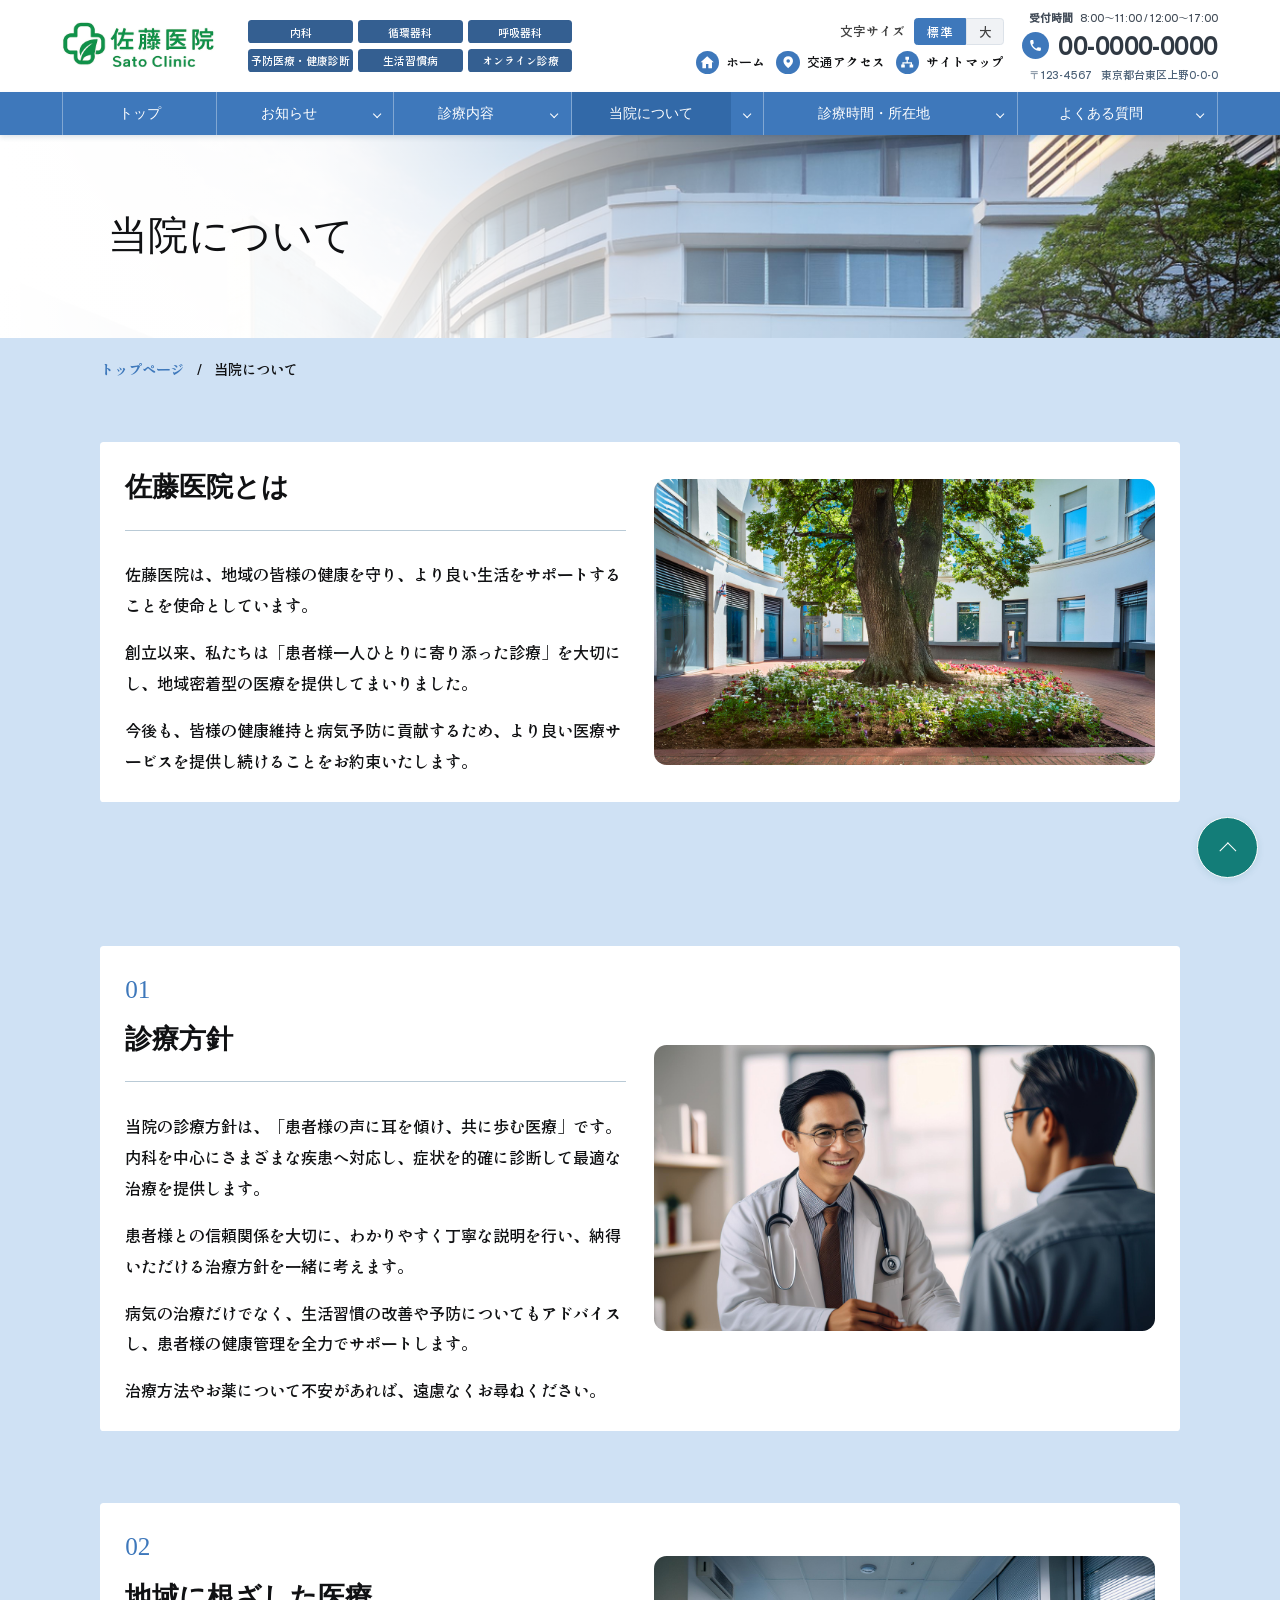
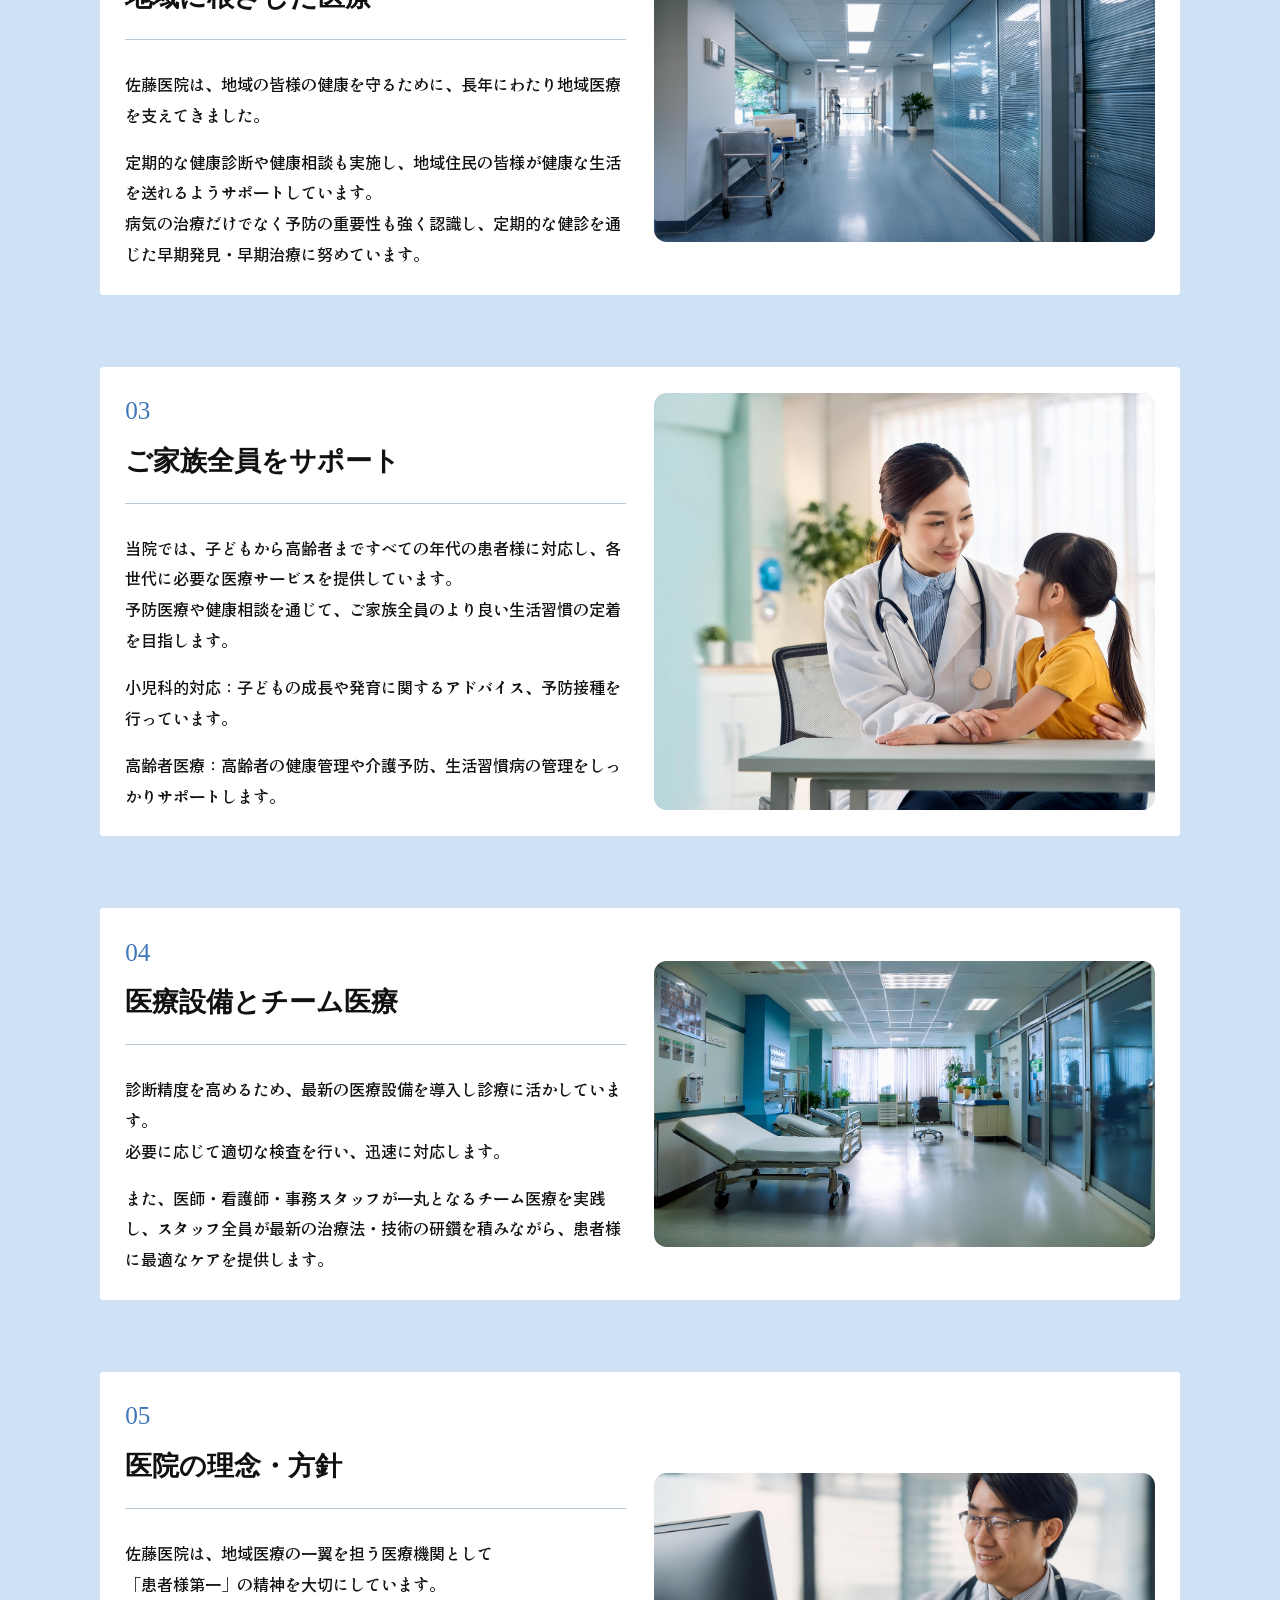
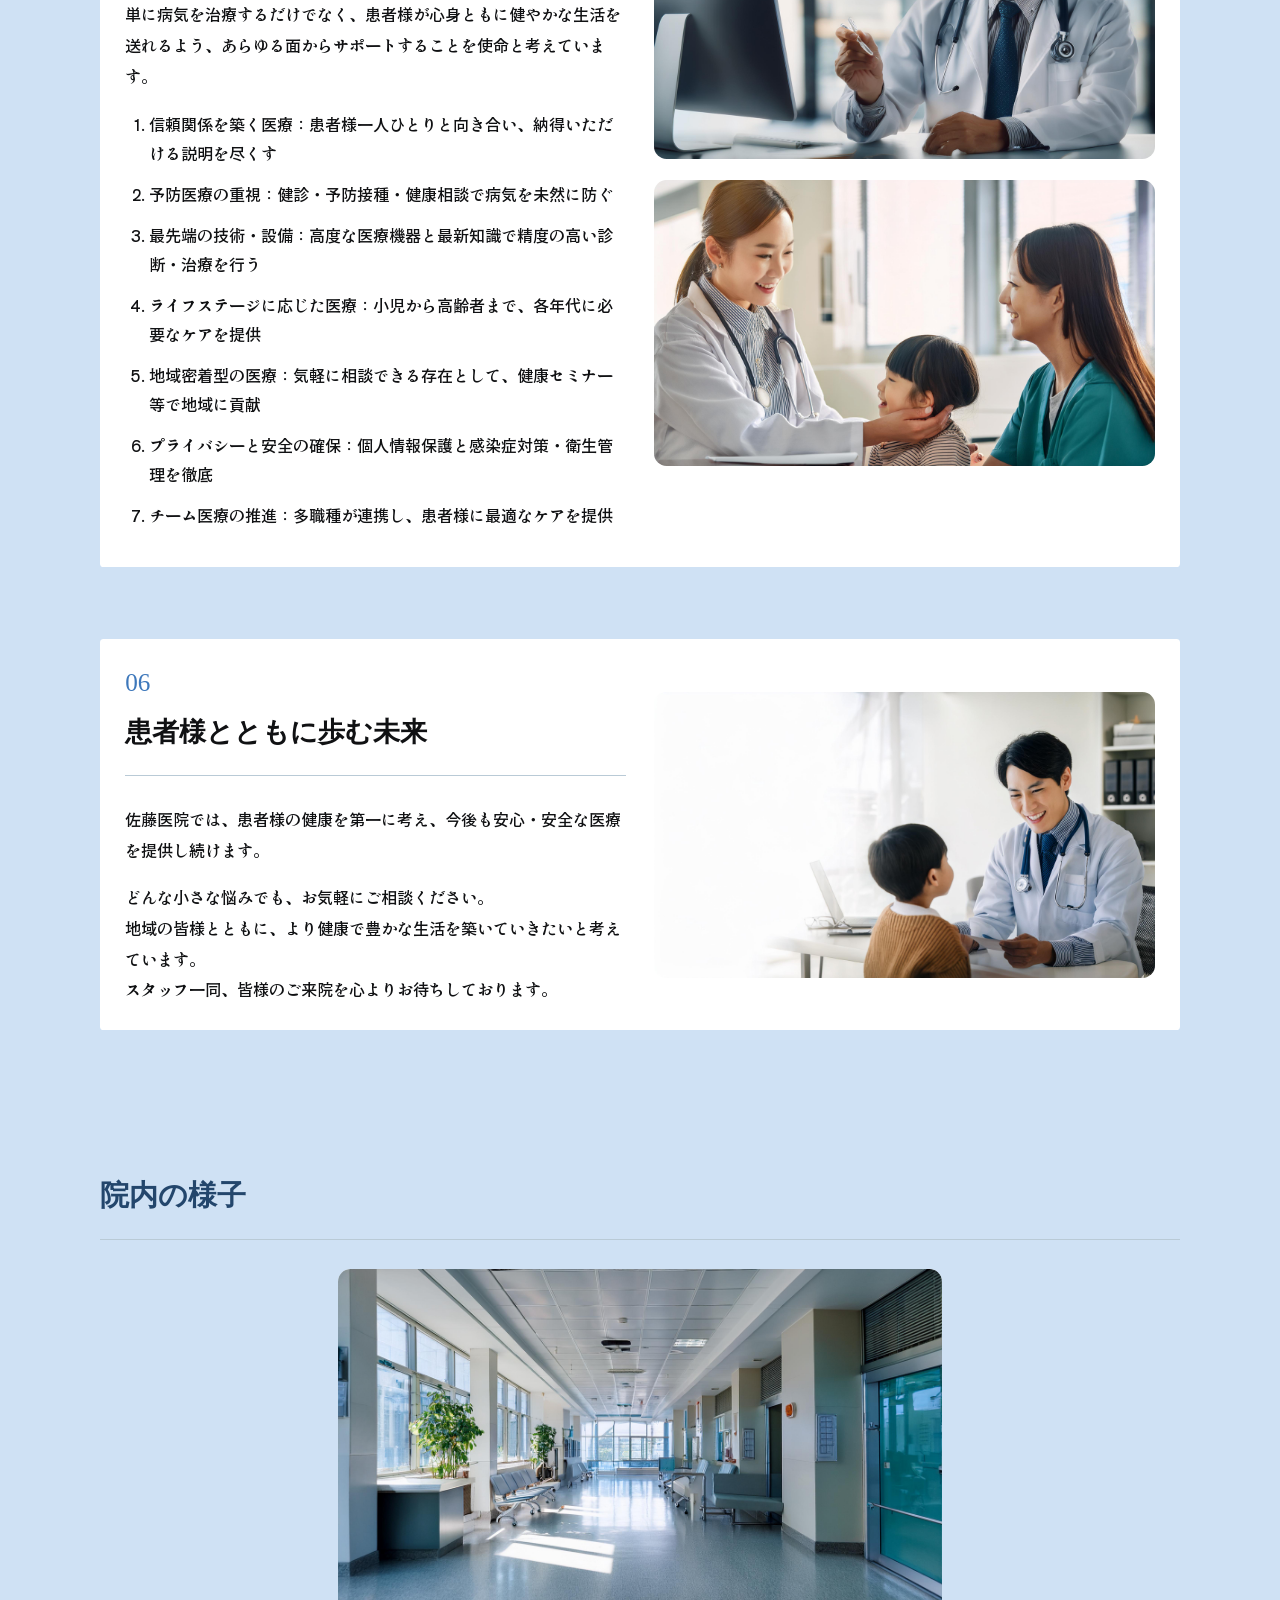
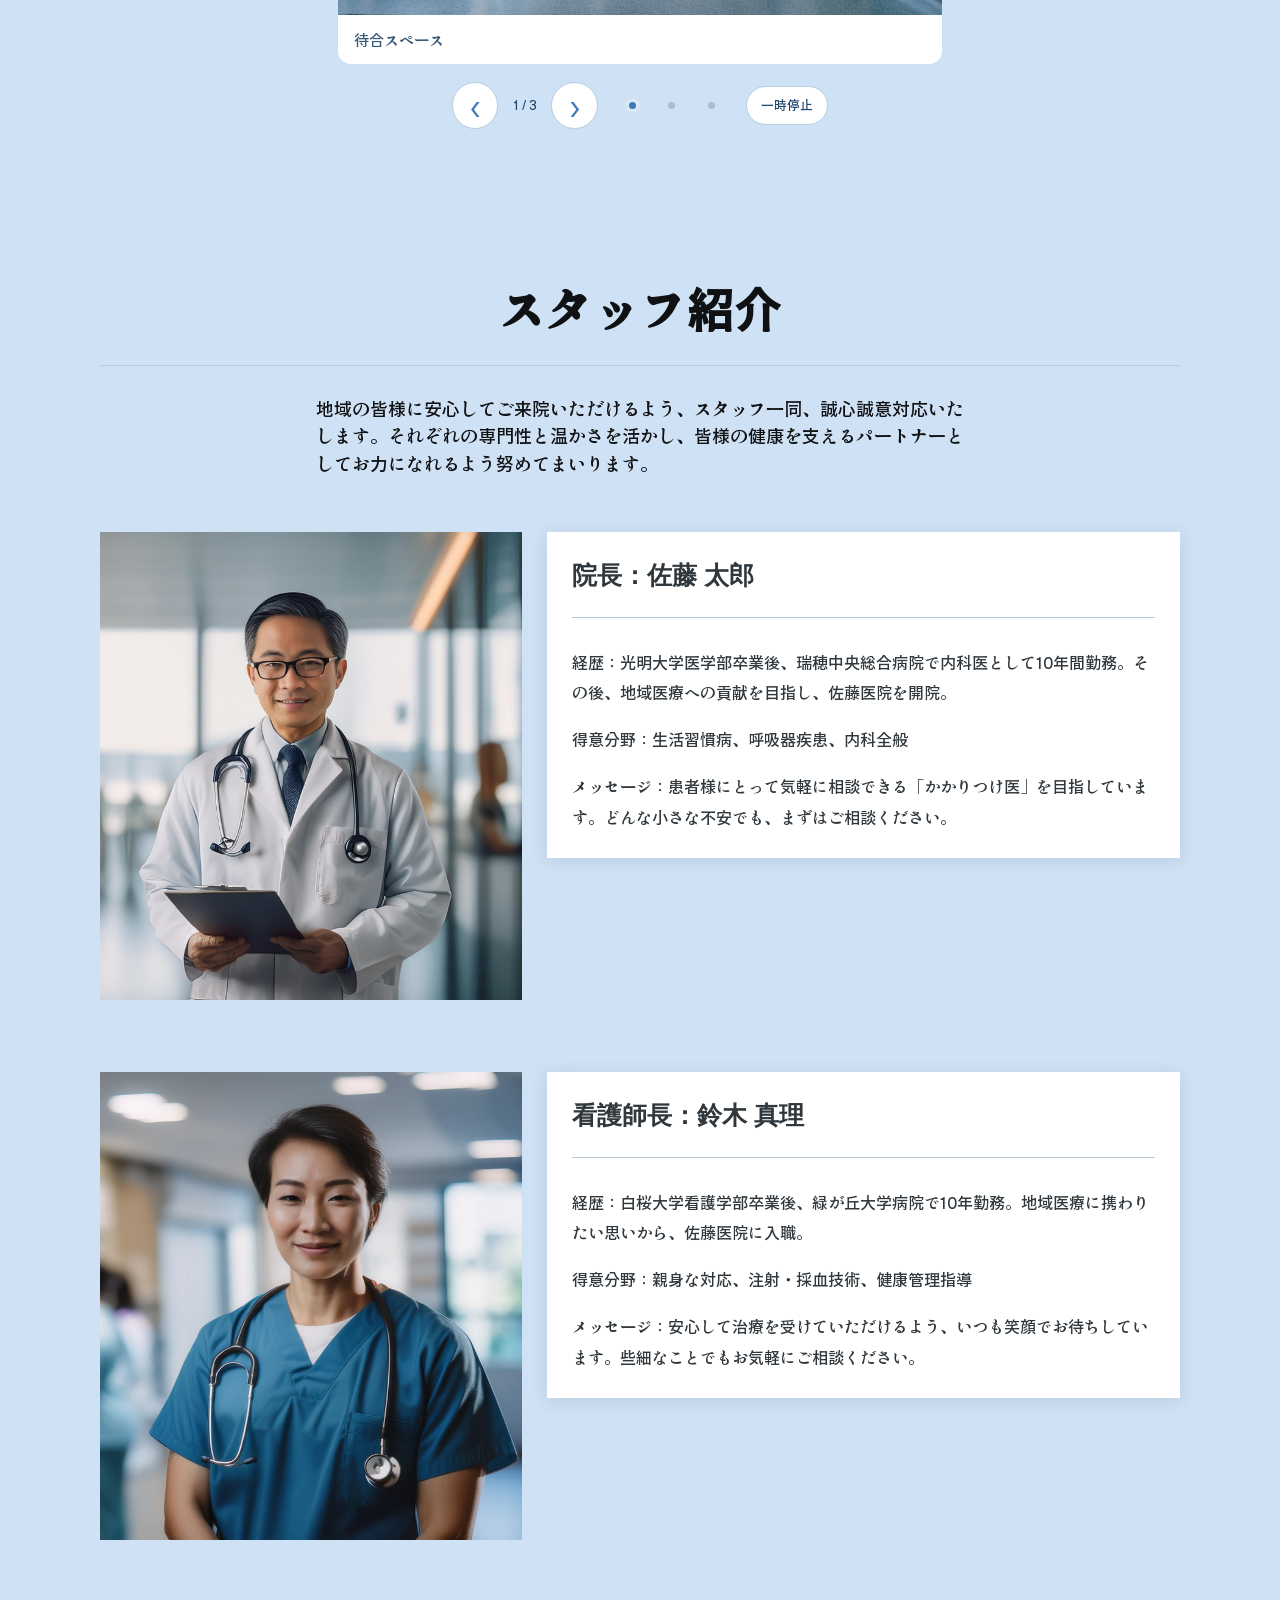
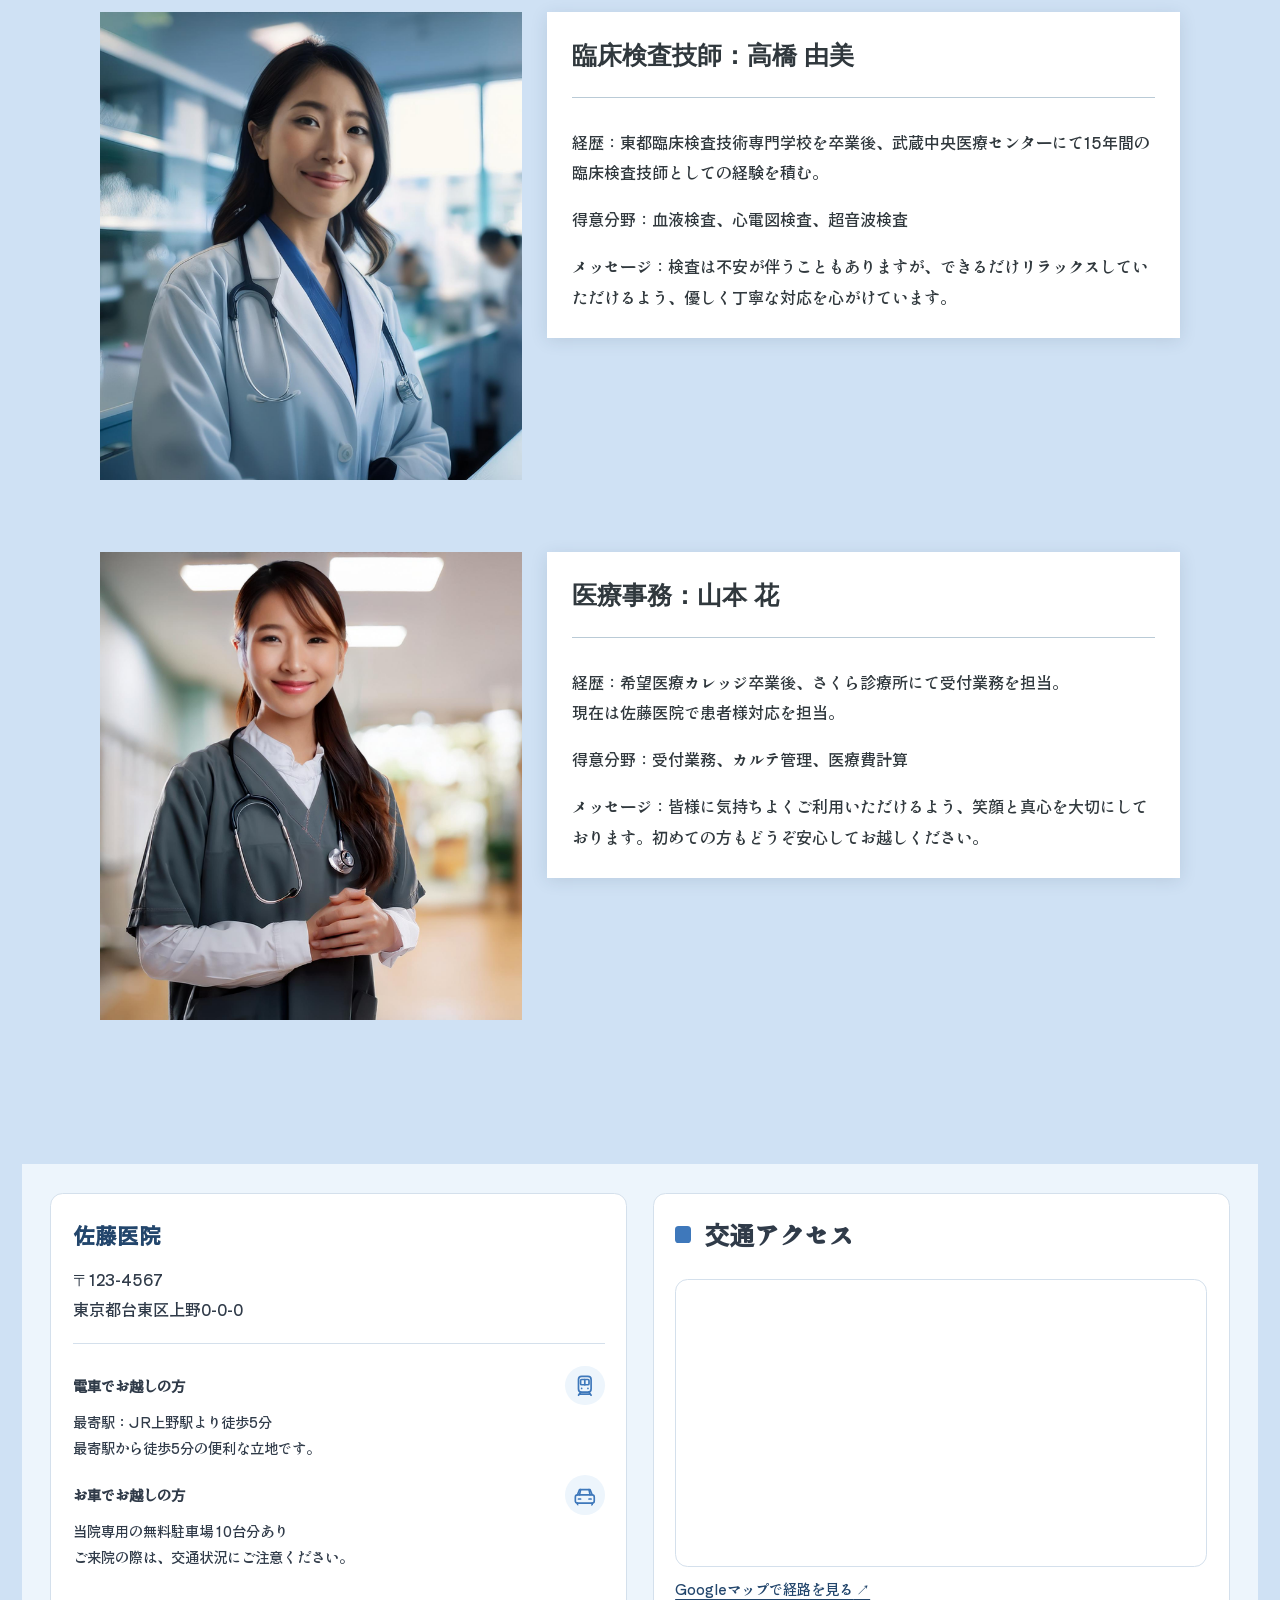
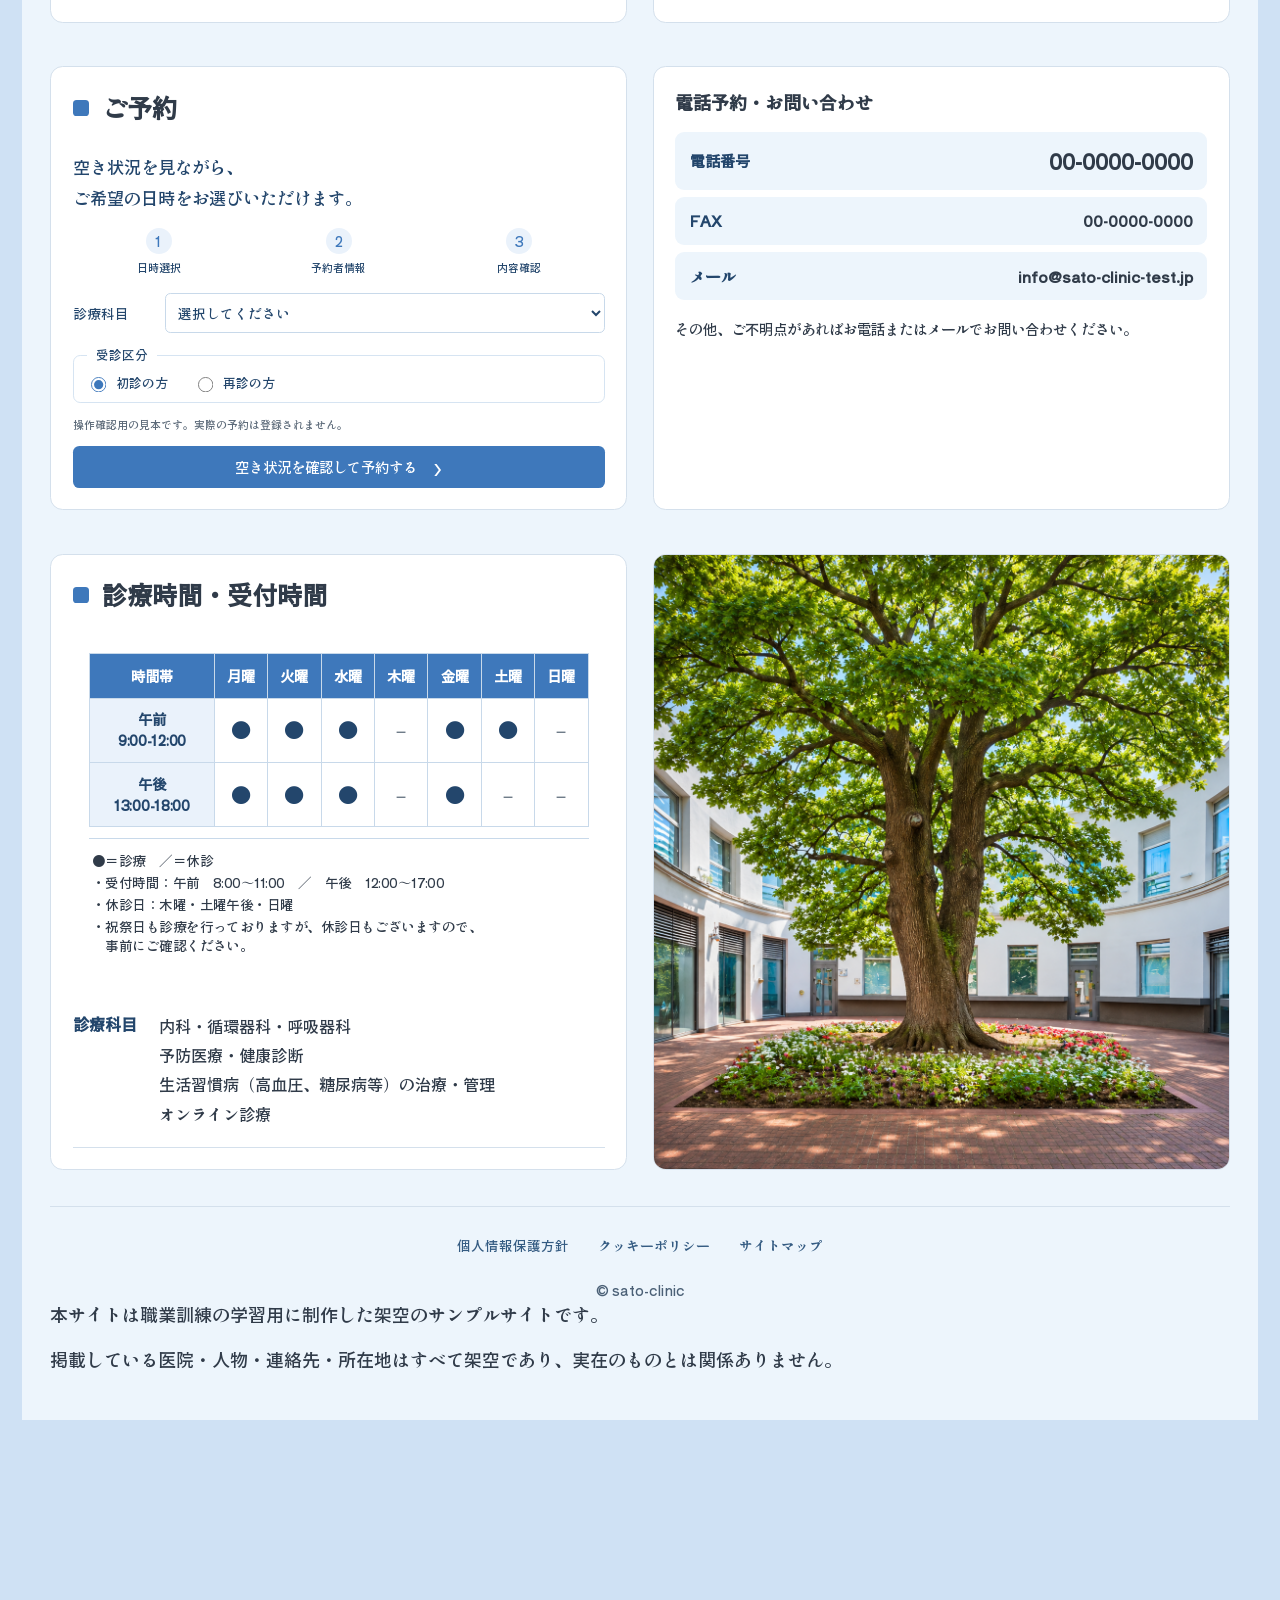
==== commit 78a94a65: "最終" ====
--- a/about.html
+++ b/about.html
@@ -26,7 +26,7 @@
 <div class="nav-item has-submenu"><div class="nav-parent"><a href="about.html" aria-current="page" id="nav-parent-3">当院について</a><button class="nav-toggle" type="button" aria-expanded="false" aria-controls="mega-menu-3" aria-label="当院についての詳細メニューを開く"><span aria-hidden="true"></span></button></div><section class="mega-panel" id="mega-menu-3" aria-labelledby="nav-parent-3" aria-hidden="true" inert><div class="mega-inner"><a class="mega-overview" href="about.html">当院について<span>一覧を見る</span><span class="mega-overview-arrow" aria-hidden="true">›</span></a><ul class="mega-links"><li><a href="about.html#about-introduction"><span class="mega-link-arrow" aria-hidden="true">›</span><span>佐藤医院とは</span></a></li><li><a href="about.html#about-policy"><span class="mega-link-arrow" aria-hidden="true">›</span><span>診療方針</span></a></li><li><a href="about.html#about-community"><span class="mega-link-arrow" aria-hidden="true">›</span><span>地域に根ざした医療</span></a></li><li><a href="about.html#about-family"><span class="mega-link-arrow" aria-hidden="true">›</span><span>ご家族全員をサポート</span></a></li><li><a href="about.html#about-equipment"><span class="mega-link-arrow" aria-hidden="true">›</span><span>医療設備とチーム医療</span></a></li><li><a href="about.html#about-philosophy"><span class="mega-link-arrow" aria-hidden="true">›</span><span>医院の理念・方針</span></a></li><li><a href="about.html#about-future"><span class="mega-link-arrow" aria-hidden="true">›</span><span>患者様とともに歩む未来</span></a></li><li><a href="about.html#about-interior"><span class="mega-link-arrow" aria-hidden="true">›</span><span>院内の様子</span></a></li><li><a href="about.html#about-staff"><span class="mega-link-arrow" aria-hidden="true">›</span><span>スタッフ紹介</span></a></li><li><a href="about.html#about-director"><span class="mega-link-arrow" aria-hidden="true">›</span><span>院長紹介</span></a></li></ul></div></section></div>
 <div class="nav-item has-submenu"><div class="nav-parent"><a href="hours.html" id="nav-parent-4">診療時間・所在地</a><button class="nav-toggle" type="button" aria-expanded="false" aria-controls="mega-menu-4" aria-label="診療時間・所在地の詳細メニューを開く"><span aria-hidden="true"></span></button></div><section class="mega-panel" id="mega-menu-4" aria-labelledby="nav-parent-4" aria-hidden="true" inert><div class="mega-inner"><a class="mega-overview" href="hours.html">診療時間・所在地<span>一覧を見る</span><span class="mega-overview-arrow" aria-hidden="true">›</span></a><ul class="mega-links"><li><a href="hours.html#hours-reservation"><span class="mega-link-arrow" aria-hidden="true">›</span><span>ご予約</span></a></li><li><a href="hours.html#hours-schedule"><span class="mega-link-arrow" aria-hidden="true">›</span><span>診療時間・受付時間</span></a></li><li><a href="hours.html#hours-access"><span class="mega-link-arrow" aria-hidden="true">›</span><span>交通アクセス</span></a></li><li><a href="hours.html#hours-directions"><span class="mega-link-arrow" aria-hidden="true">›</span><span>電車・お車でお越しの方</span></a></li><li><a href="hours.html#hours-contact"><span class="mega-link-arrow" aria-hidden="true">›</span><span>電話予約・お問い合わせ</span></a></li></ul></div></section></div>
 <div class="nav-item has-submenu"><div class="nav-parent"><a href="faq.html" id="nav-parent-5">よくある質問</a><button class="nav-toggle" type="button" aria-expanded="false" aria-controls="mega-menu-5" aria-label="よくある質問の詳細メニューを開く"><span aria-hidden="true"></span></button></div><section class="mega-panel" id="mega-menu-5" aria-labelledby="nav-parent-5" aria-hidden="true" inert><div class="mega-inner"><a class="mega-overview" href="faq.html">よくある質問<span>一覧を見る</span><span class="mega-overview-arrow" aria-hidden="true">›</span></a><ul class="mega-links"><li><a href="faq.html#faq-consultation"><span class="mega-link-arrow" aria-hidden="true">›</span><span>診療について</span></a></li><li><a href="faq.html#faq-checkups"><span class="mega-link-arrow" aria-hidden="true">›</span><span>予防接種・健康診断について</span></a></li><li><a href="faq.html#faq-payment"><span class="mega-link-arrow" aria-hidden="true">›</span><span>お支払いについて</span></a></li><li><a href="faq.html#faq-other"><span class="mega-link-arrow" aria-hidden="true">›</span><span>その他</span></a></li></ul></div></section></div></nav>
- </header><main class="page-main"><section class="page-banner" aria-labelledby="about-page-title"><img src="./img/Hospital_Exterior/hospital_1.jpg" alt="佐藤医院の外観" loading="eager"><h1 class="page-title" id="about-page-title">当院について</h1></section><nav class="page-breadcrumb" aria-label="パンくずリスト"><a href="index.html">トップページ</a><span aria-hidden="true">/</span><span aria-current="page">当院について</span></nav><div class="page-content about-content"><div class="about-intro"><div class="about-text"><h2 id="about-introduction"  class="section-rule">佐藤医院とは</h2><p>佐藤医院は、地域の皆様の健康を守り、より良い生活をサポートすることを使命としています。</p><p>創立以来、私たちは「患者様一人ひとりに寄り添った診療」を大切にし、地域密着型の医療を提供してまいりました。</p><p>今後も、皆様の健康維持と病気予防に貢献するため、より良い医療サービスを提供し続けることをお約束いたします。</p></div><img class="about-feature-photo" src="./img/Hospital_Exterior/hospital_2.jpg" alt="緑に囲まれた医院の中庭" loading="lazy"></div><section class="about-block"><div class="about-text"><h2 id="about-policy"  class="section-rule">診療方針</h2><p>当院の診療方針は、「患者様の声に耳を傾け、共に歩む医療」です。内科を中心にさまざまな疾患へ対応し、症状を的確に診断して最適な治療を提供します。</p><p>患者様との信頼関係を大切に、わかりやすく丁寧な説明を行い、納得いただける治療方針を一緒に考えます。</p><p>病気の治療だけでなく、生活習慣の改善や予防についてもアドバイスし、患者様の健康管理を全力でサポートします。</p><p>治療方法やお薬について不安があれば、遠慮なくお尋ねください。</p></div><img class="about-feature-photo" src="./img/Medical_Image/medical_8.jpg" alt="患者の相談を丁寧に聞く医師" loading="lazy"></section><section class="about-block"><div class="about-text"><h2 id="about-community"  class="section-rule">地域に根ざした医療</h2><p>佐藤医院は、地域の皆様の健康を守るために、長年にわたり地域医療を支えてきました。</p><p>定期的な健康診断や健康相談も実施し、地域住民の皆様が健康な生活を送れるようサポートしています。<br>病気の治療だけでなく予防の重要性も強く認識し、定期的な健診を通じた早期発見・早期治療に努めています。</p></div><img class="about-feature-photo" src="./img/Hospital_Exterior/hospital_5.jpg" alt="自然光の入る医院の廊下" loading="lazy"></section><section class="about-block"><div class="about-text"><h2 id="about-family"  class="section-rule">ご家族全員をサポート</h2><p>当院では、子どもから高齢者まですべての年代の患者様に対応し、各世代に必要な医療サービスを提供しています。<br>予防医療や健康相談を通じて、ご家族全員のより良い生活習慣の定着を目指します。</p><p>小児科的対応：子どもの成長や発育に関するアドバイス、予防接種を行っています。</p><p>高齢者医療：高齢者の健康管理や介護予防、生活習慣病の管理をしっかりサポートします。</p></div><img class="about-feature-photo about-feature-photo--people" src="./img/Patient_Image/patient_10.jpg" alt="子どもに優しく声をかける医師" loading="lazy"></section><section class="about-block"><div class="about-text"><h2 id="about-equipment"  class="section-rule">医療設備とチーム医療</h2><p>診断精度を高めるため、最新の医療設備を導入し診療に活かしています。<br>必要に応じて適切な検査を行い、迅速に対応します。</p><p>また、医師・看護師・事務スタッフが一丸となるチーム医療を実践し、スタッフ全員が最新の治療法・技術の研鑽を積みながら、患者様に最適なケアを提供します。</p></div><img class="about-feature-photo" src="./img/Hospital_Exterior/hospital_3.jpg" alt="診察ベッドや医療設備のある診察室" loading="lazy"></section><section class="about-block"><div class="about-text"><h2 id="about-philosophy"  class="section-rule">医院の理念・方針</h2><p>佐藤医院は、地域医療の一翼を担う医療機関として<br>「患者様第一」の精神を大切にしています。<br>単に病気を治療するだけでなく、患者様が心身ともに健やかな生活を送れるよう、あらゆる面からサポートすることを使命と考えています。</p><ol class="about-policy-list"><li>信頼関係を築く医療：患者様一人ひとりと向き合い、納得いただける説明を尽くす</li><li>予防医療の重視：健診・予防接種・健康相談で病気を未然に防ぐ</li><li>最先端の技術・設備：高度な医療機器と最新知識で精度の高い診断・治療を行う</li><li>ライフステージに応じた医療：小児から高齢者まで、各年代に必要なケアを提供</li><li>地域密着型の医療：気軽に相談できる存在として、健康セミナー等で地域に貢献</li><li>プライバシーと安全の確保：個人情報保護と感染症対策・衛生管理を徹底</li><li>チーム医療の推進：多職種が連携し、患者様に最適なケアを提供</li></ol></div><div class="about-policy-photos"><img class="about-feature-photo" src="./img/Medical_Image/medical_1.jpg" alt="笑顔で診療について説明する医師" loading="lazy"><img class="about-feature-photo" src="./img/Patient_Image/patient_1.jpg" alt="親子に寄り添い、子どもを診察する医師" loading="lazy"></div></section><section class="about-block"><div class="about-text"><h2 id="about-future"  class="section-rule">患者様とともに歩む未来</h2><p>佐藤医院では、患者様の健康を第一に考え、今後も安心・安全な医療を提供し続けます。</p><p>どんな小さな悩みでも、お気軽にご相談ください。<br>地域の皆様とともに、より健康で豊かな生活を築いていきたいと考えています。<br>スタッフ一同、皆様のご来院を心よりお待ちしております。</p></div><img class="about-feature-photo" src="./img/Patient_Image/patient_9.jpg" alt="子どもと向き合い診察を行う医師" loading="lazy"></section></div><section class="photo-gallery clinical-slider interior-slider" aria-label="院内の様子" aria-roledescription="カルーセル"><h2 id="about-interior"  class="section-rule">院内の様子</h2><div class="clinical-slider-track" id="interior-slider-track" role="region" aria-label="院内の写真。左右にスワイプ、または矢印キーで切り替えられます" tabindex="0"><figure><img class="gallery-photo" src="./img/Hospital_Exterior/hospital_6.jpg" alt="明るい院内の待合スペース" loading="lazy"><figcaption>待合スペース</figcaption></figure><figure><img class="gallery-photo" src="./img/Hospital_Exterior/hospital_7.jpg" alt="ベッドやモニターを備えた院内の部屋" loading="lazy"><figcaption>院内設備</figcaption></figure><figure><img class="gallery-photo" src="./img/Hospital_Exterior/hospital_8.jpg" alt="自然光の入る院内のベッド周辺" loading="lazy"><figcaption>院内の環境</figcaption></figure></div><div class="clinical-slider-controls" hidden><button class="clinical-slider-arrow" type="button" data-slide="previous" aria-label="前の写真" aria-controls="interior-slider-track">‹</button><p class="clinical-slider-status" role="status" aria-live="polite" aria-atomic="true">1 / 3</p><button class="clinical-slider-arrow" type="button" data-slide="next" aria-label="次の写真" aria-controls="interior-slider-track">›</button><div class="clinical-slider-dots" role="group" aria-label="表示する写真を選択"></div></div></section><section class="staff-section"><h2 id="about-staff"  class="section-rule">スタッフ紹介</h2><p class="staff-lead">地域の皆様に安心してご来院いただけるよう、スタッフ一同、誠心誠意対応いたします。それぞれの専門性と温かさを活かし、皆様の健康を支えるパートナーとしてお力になれるよう努めてまいります。</p><article class="staff-card"><img class="" src="./img/Doctor_Image/sato_taro.jpg" alt="院長：佐藤 太郎の写真" loading="lazy"><div class="staff-details">
+ </header><main class="page-main"><section class="page-banner" aria-labelledby="about-page-title"><img src="./img/Hospital_Exterior/hospital_1.jpg" alt="佐藤医院の外観" loading="eager"><h1 class="page-title" id="about-page-title">当院について</h1></section><nav class="page-breadcrumb" aria-label="パンくずリスト"><a href="index.html">トップページ</a><span aria-hidden="true">/</span><span aria-current="page">当院について</span></nav><div class="page-content about-content"><div class="about-intro"><div class="about-text"><h2 id="about-introduction"  class="section-rule">佐藤医院とは</h2><p>佐藤医院は、地域の皆様の健康を守り、より良い生活をサポートすることを使命としています。</p><p>創立以来、私たちは「患者様一人ひとりに寄り添った診療」を大切にし、地域密着型の医療を提供してまいりました。</p><p>今後も、皆様の健康維持と病気予防に貢献するため、より良い医療サービスを提供し続けることをお約束いたします。</p></div><img class="about-feature-photo" src="./img/Hospital_Exterior/hospital_2.jpg" alt="緑に囲まれた医院の中庭" loading="lazy"></div><section class="about-block"><div class="about-text"><h2 id="about-policy"  class="section-rule">診療方針</h2><p>当院の診療方針は、「患者様の声に耳を傾け、共に歩む医療」です。内科を中心にさまざまな疾患へ対応し、症状を的確に診断して最適な治療を提供します。</p><p>患者様との信頼関係を大切に、わかりやすく丁寧な説明を行い、納得いただける治療方針を一緒に考えます。</p><p>病気の治療だけでなく、生活習慣の改善や予防についてもアドバイスし、患者様の健康管理を全力でサポートします。</p><p>治療方法やお薬について不安があれば、遠慮なくお尋ねください。</p></div><img class="about-feature-photo" src="./img/Medical_Image/medical_8.jpg" alt="患者の相談を丁寧に聞く医師" loading="lazy"></section><section class="about-block"><div class="about-text"><h2 id="about-community"  class="section-rule">地域に根ざした医療</h2><p>佐藤医院は、地域の皆様の健康を守るために、長年にわたり地域医療を支えてきました。</p><p>定期的な健康診断や健康相談も実施し、地域住民の皆様が健康な生活を送れるようサポートしています。<br>病気の治療だけでなく予防の重要性も強く認識し、定期的な健診を通じた早期発見・早期治療に努めています。</p></div><img class="about-feature-photo" src="./img/Hospital_Exterior/hospital_5.jpg" alt="自然光の入る医院の廊下" loading="lazy"></section><section class="about-block"><div class="about-text"><h2 id="about-family"  class="section-rule">ご家族全員をサポート</h2><p>当院では、子どもから高齢者まですべての年代の患者様に対応し、各世代に必要な医療サービスを提供しています。<br>予防医療や健康相談を通じて、ご家族全員のより良い生活習慣の定着を目指します。</p><p>小児科的対応：子どもの成長や発育に関するアドバイス、予防接種を行っています。</p><p>高齢者医療：高齢者の健康管理や介護予防、生活習慣病の管理をしっかりサポートします。</p></div><img class="about-feature-photo about-feature-photo--people" src="./img/Patient_Image/patient_10.jpg" alt="子どもに優しく声をかける医師" loading="lazy"></section><section class="about-block"><div class="about-text"><h2 id="about-equipment"  class="section-rule">医療設備とチーム医療</h2><p>診断精度を高めるため、最新の医療設備を導入し診療に活かしています。<br>必要に応じて適切な検査を行い、迅速に対応します。</p><p>また、医師・看護師・事務スタッフが一丸となるチーム医療を実践し、スタッフ全員が最新の治療法・技術の研鑽を積みながら、患者様に最適なケアを提供します。</p></div><img class="about-feature-photo" src="./img/Hospital_Exterior/hospital_3.jpg" alt="診察ベッドや医療設備のある診察室" loading="lazy"></section><section class="about-block"><div class="about-text"><h2 id="about-philosophy"  class="section-rule">医院の理念・方針</h2><p>佐藤医院は、地域医療の一翼を担う医療機関として<br>「患者様第一」の精神を大切にしています。<br>単に病気を治療するだけでなく、患者様が心身ともに健やかな生活を送れるよう、あらゆる面からサポートすることを使命と考えています。</p><ol class="about-policy-list"><li>信頼関係を築く医療：患者様一人ひとりと向き合い、納得いただける説明を尽くす</li><li>予防医療の重視：健診・予防接種・健康相談で病気を未然に防ぐ</li><li>最先端の技術・設備：高度な医療機器と最新知識で精度の高い診断・治療を行う</li><li>ライフステージに応じた医療：小児から高齢者まで、各年代に必要なケアを提供</li><li>地域密着型の医療：気軽に相談できる存在として、健康セミナー等で地域に貢献</li><li>プライバシーと安全の確保：個人情報保護と感染症対策・衛生管理を徹底</li><li>チーム医療の推進：多職種が連携し、患者様に最適なケアを提供</li></ol></div><div class="about-policy-photos"><img class="about-feature-photo" src="./img/Medical_Image/medical_1.jpg" alt="笑顔で診療について説明する医師" loading="lazy"><img class="about-feature-photo" src="./img/Patient_Image/patient_1.jpg" alt="親子に寄り添い、子どもを診察する医師" loading="lazy"></div></section><section class="about-block"><div class="about-text"><h2 id="about-future"  class="section-rule">患者様とともに歩む未来</h2><p>佐藤医院では、患者様の健康を第一に考え、今後も安心・安全な医療を提供し続けます。</p><p>どんな小さな悩みでも、お気軽にご相談ください。<br>地域の皆様とともに、より健康で豊かな生活を築いていきたいと考えています。<br>スタッフ一同、皆様のご来院を心よりお待ちしております。</p></div><img class="about-feature-photo" src="./img/Patient_Image/patient_9.jpg" alt="子どもと向き合い診察を行う医師" loading="lazy"></section></div><section class="photo-gallery clinical-slider interior-slider" data-autoplay="5000" aria-label="院内の様子" aria-roledescription="カルーセル"><h2 id="about-interior"  class="section-rule">院内の様子</h2><div class="clinical-slider-track" id="interior-slider-track" role="region" aria-label="院内の写真。左右にスワイプ、または矢印キーで切り替えられます" tabindex="0"><figure><img class="gallery-photo" src="./img/Hospital_Exterior/hospital_6.jpg" alt="明るい院内の待合スペース" loading="lazy"><figcaption>待合スペース</figcaption></figure><figure><img class="gallery-photo" src="./img/Hospital_Exterior/hospital_7.jpg" alt="ベッドやモニターを備えた院内の部屋" loading="lazy"><figcaption>院内設備</figcaption></figure><figure><img class="gallery-photo" src="./img/Hospital_Exterior/hospital_8.jpg" alt="自然光の入る院内のベッド周辺" loading="lazy"><figcaption>院内の環境</figcaption></figure></div><div class="clinical-slider-controls" hidden><button class="clinical-slider-arrow" type="button" data-slide="previous" aria-label="前の写真" aria-controls="interior-slider-track">‹</button><p class="clinical-slider-status" role="status" aria-live="polite" aria-atomic="true">1 / 3</p><button class="clinical-slider-arrow" type="button" data-slide="next" aria-label="次の写真" aria-controls="interior-slider-track">›</button><div class="clinical-slider-dots" role="group" aria-label="表示する写真を選択"></div></div></section><section class="staff-section"><h2 id="about-staff"  class="section-rule">スタッフ紹介</h2><p class="staff-lead">地域の皆様に安心してご来院いただけるよう、スタッフ一同、誠心誠意対応いたします。それぞれの専門性と温かさを活かし、皆様の健康を支えるパートナーとしてお力になれるよう努めてまいります。</p><article class="staff-card"><img class="" src="./img/Doctor_Image/sato_taro.jpg" alt="院長：佐藤 太郎の写真" loading="lazy"><div class="staff-details">
   <h3 id="about-director" class="section-rule">院長：佐藤 太郎</h3><p>経歴：光明大学医学部卒業後、瑞穂中央総合病院で内科医として10年間勤務。その後、地域医療への貢献を目指し、佐藤医院を開院。</p><p>得意分野：生活習慣病、呼吸器疾患、内科全般</p><p>メッセージ：患者様にとって気軽に相談できる「かかりつけ医」を目指しています。どんな小さな不安でも、まずはご相談ください。</p></div></article><article class="staff-card"><img class="" src="./img/Doctor_Image/suzuki_mari.jpg" alt="看護師長：鈴木 真理の写真" loading="lazy"><div class="staff-details">
   <h3 class="section-rule">看護師長：鈴木 真理</h3><p>経歴：白桜大学看護学部卒業後、緑が丘大学病院で10年勤務。地域医療に携わりたい思いから、佐藤医院に入職。</p><p>得意分野：親身な対応、注射・採血技術、健康管理指導</p><p>メッセージ：安心して治療を受けていただけるよう、いつも笑顔でお待ちしています。些細なことでもお気軽にご相談ください。</p></div></article><article class="staff-card"><img class="" src="./img/Doctor_Image/takahashi_yumi.jpg" alt="臨床検査技師：高橋 由美の写真" loading="lazy"><div class="staff-details">
   <h3 class="section-rule">臨床検査技師：高橋 由美</h3><p>経歴：東都臨床検査技術専門学校を卒業後、武蔵中央医療センターにて15年間の臨床検査技師としての経験を積む。</p><p>得意分野：血液検査、心電図検査、超音波検査</p><p>メッセージ：検査は不安が伴うこともありますが、できるだけリラックスしていただけるよう、優しく丁寧な対応を心がけています。</p></div></article><article class="staff-card"><img class="" src="./img/Doctor_Image/yamamoto_hana.jpg" alt="医療事務：山本 花の写真" loading="lazy"><div class="staff-details">
--- a/css/style.css
+++ b/css/style.css
@@ -319,6 +319,8 @@
 .home-overview .schedule-panel {margin:0;width:610px}
 .home-services .schedule-inner,.clinic-footer .schedule-inner {height:100%;display:flex;flex-direction:column;padding:16px 18px;}
 .home-services .hours-table,:is(.clinic-footer,.home-overview) .hours-table {flex:1;}
+.home-services .hours-table {flex:0 0 auto;}
+.home-services .clinic-info-list {margin-top:24px;}
 .reservation-preview {display:flex;flex-direction:column;min-height:385px;background:#fff;border:1px solid #d1dfed;border-radius:8px;padding:16px 18px;color:#23466c;font-family:inherit;}
 .reservation-head {display:flex;justify-content:space-between;align-items:center;gap:12px;border-bottom:1px solid #c8d9ea;padding-bottom:12px;color:#23466c;}
 .reservation-head strong {margin-bottom:0;}
